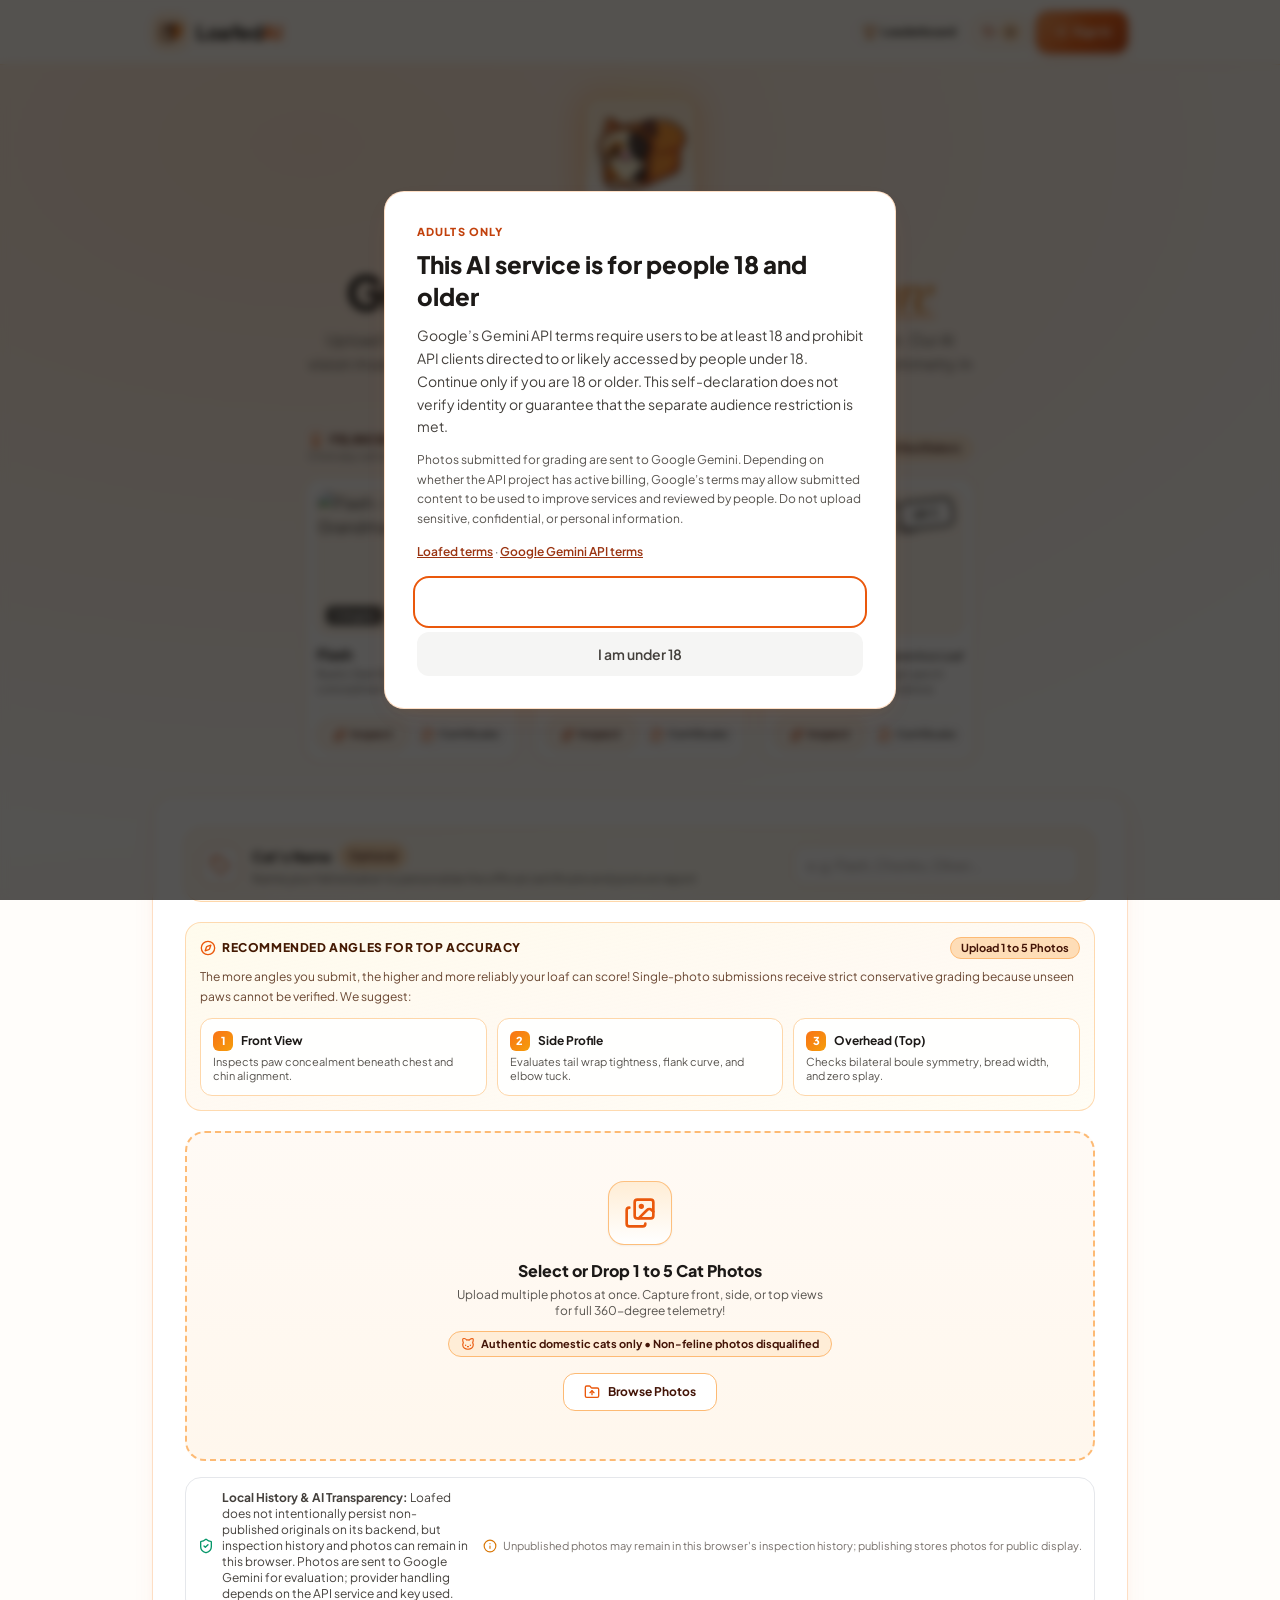
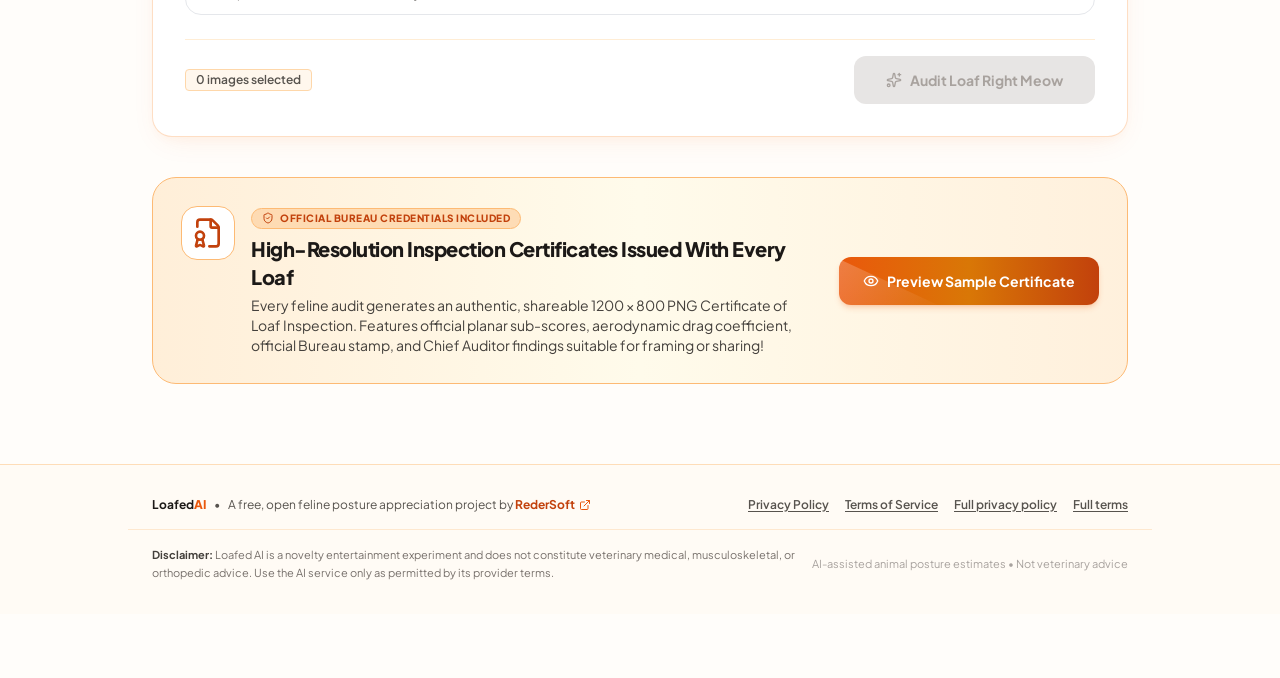
==== static/index.html @ fd997c1b "Harden app security and improve user experience" ====
<!DOCTYPE html>
<html lang="en">
<head>
  <meta charset="UTF-8">
  <meta name="viewport" content="width=device-width, initial-scale=1.0, viewport-fit=cover">
  <meta name="theme-color" content="#fff8ee">
  <meta name="mobile-web-app-capable" content="yes">
  <meta name="apple-mobile-web-app-capable" content="yes">
  <meta name="apple-mobile-web-app-status-bar-style" content="default">
  
  <title>Loafed AI — Feline Posture & Silhouette Certification Bureau | Grade Your Cat Loaf</title>
  <meta name="description" content="Precision feline loaf grading system powered by computer vision. Multi-angle inspection of paw concealment, aerodynamic drag, dough rise, and bilateral boule symmetry.">
  <link rel="canonical" href="https://loafed.redersoft.com/">
  <link rel="alternate" hreflang="x-default" href="https://loafed.redersoft.com/">
  <link rel="alternate" hreflang="en" href="https://loafed.redersoft.com/">
  <link rel="manifest" href="/static/manifest.webmanifest">
  <link rel="icon" type="image/png" sizes="32x32" href="/static/icon-192.png">
  <link rel="icon" type="image/png" sizes="192x192" href="/static/icon-192.png">
  <link rel="icon" type="image/png" sizes="512x512" href="/static/icon-512.png">
  <link rel="apple-touch-icon" sizes="180x180" href="/static/apple-touch-icon.png">

  <!-- Open Graph / Social Sharing -->
  <meta property="og:type" content="website">
  <meta property="og:url" content="https://loafed.redersoft.com/">
  <meta property="og:title" content="Loafed AI — Grade Your Cat's Loaf Score">
  <meta property="og:description" content="Audit your cat's loaf score with precision computer vision. Multi-angle inspection of paw concealment, aerodynamic drag, and bilateral boule symmetry.">
  <meta property="og:image" content="https://loafed.redersoft.com/static/logo.png">
  <meta property="og:image:width" content="512">
  <meta property="og:image:height" content="512">
  <meta property="og:image:alt" content="Loafed AI Mascot">
  <meta property="og:site_name" content="Loafed AI">

  <!-- Twitter Cards -->
  <meta name="twitter:card" content="summary">
  <meta name="twitter:url" content="https://loafed.redersoft.com/">
  <meta name="twitter:title" content="Loafed AI — Grade Your Cat's Loaf Score">
  <meta name="twitter:description" content="Precision feline posture & silhouette inspection bureau. Multi-angle computer vision evaluation of paw concealment, aerodynamic drag, and boule symmetry.">
  <meta name="twitter:image" content="https://loafed.redersoft.com/static/logo.png">

  <!-- Google Fonts Preconnect & Optimized Async Loading -->
  <link rel="preconnect" href="https://fonts.googleapis.com">
  <link rel="preconnect" href="https://fonts.gstatic.com" crossorigin>
  <link rel="preload" as="style" href="https://fonts.googleapis.com/css2?family=Playfair+Display:ital,wght@0,600;0,700;0,800;1,600&family=Plus+Jakarta+Sans:wght@400;500;600;700;800&display=swap">
  <link rel="stylesheet" href="https://fonts.googleapis.com/css2?family=Playfair+Display:ital,wght@0,600;0,700;0,800;1,600&family=Plus+Jakarta+Sans:wght@400;500;600;700;800&display=swap" media="print" data-async-fonts>
  <noscript><link rel="stylesheet" href="https://fonts.googleapis.com/css2?family=Playfair+Display:ital,wght@0,600;0,700;0,800;1,600&family=Plus+Jakarta+Sans:wght@400;500;600;700;800&display=swap"></noscript>

  <!-- Preload Critical Above-The-Fold Mascot & Hero Benchmark Assets -->
  <link rel="preload" as="image" href="/static/logo.webp" type="image/webp" fetchpriority="high">
  <link rel="preload" as="image" href="/samples/flash_92_thumb.webp" type="image/webp" fetchpriority="high">

  <!-- Production Tailwind CSS & Core Styles -->
  <link rel="stylesheet" href="/static/tailwind.min.css">
  <link rel="stylesheet" href="/static/style.min.css?v=20261005a">

  <!-- Structured Data (JSON-LD) for Search Engines -->
  <script type="application/ld+json">
  {
    "@context": "https://schema.org",
    "@type": "WebApplication",
    "name": "Loafed AI",
    "url": "https://loafed.redersoft.com/",
    "description": "Precision feline loaf inspection and posture grading bureau powered by AI computer vision. Evaluates paw concealment, tail drag coefficient, dough rise, and dorsal symmetry.",
    "applicationCategory": "EntertainmentApplication",
    "operatingSystem": "All",
    "browserRequirements": "Requires modern web browser with HTML5 Canvas support",
    "offers": {
      "@type": "Offer",
      "price": "0",
      "priceCurrency": "USD"
    },
    "creator": {
      "@type": "Organization",
      "name": "RederSoft",
      "url": "https://redersoft.com"
    }
  }
  </script>
  <script type="application/ld+json">
  {
    "@context": "https://schema.org",
    "@type": "WebSite",
    "name": "Loafed AI",
    "alternateName": "Loafed",
    "url": "https://loafed.redersoft.com/"
  }
  </script>

  <!-- Self-Hosted Lucide Icons (Deferred for non-blocking render) -->
  <script src="/static/lucide.min.js" defer></script>
  <script src="/static/age-gate.js?v=20261008b" defer></script>
</head>
<body class="text-stone-800 antialiased selection:bg-orange-200 selection:text-orange-900 pb-16">

  <!-- Navigation Bar -->
  <header class="border-b border-orange-200/80 bg-[#fffbf5]/95 backdrop-blur-md sticky top-0 z-40 shadow-xs shadow-orange-500/5">
    <div class="max-w-5xl mx-auto px-3 sm:px-6 h-16 flex items-center justify-between">
      <div class="flex items-center gap-2 sm:gap-3 min-w-0">
        <div class="w-9 h-9 sm:w-10 sm:h-10 rounded-xl bg-orange-100/80 border border-orange-300 flex items-center justify-center text-orange-700 shadow-xs p-1 shrink-0">
          <picture>
            <source srcset="/static/logo.webp" type="image/webp">
            <img src="/static/logo.png" alt="Loafed AI Cat Loaf Logo" width="32" height="32" class="w-7 h-7 sm:w-8 sm:h-8 object-contain">
          </picture>
        </div>
        <div class="min-w-0">
          <div class="flex items-baseline gap-1.5 sm:gap-2">
            <span class="font-extrabold text-lg sm:text-xl tracking-tight text-stone-900 truncate">Loafed<span class="text-orange-600 font-black">AI</span></span>
            <span class="text-[10px] sm:text-xs text-stone-400 font-normal hidden xs:inline sm:inline">by <a href="https://redersoft.com" target="_blank" rel="noopener noreferrer" class="text-stone-600 hover:text-orange-700 font-medium transition-colors hover:underline">RederSoft</a></span>
          </div>
          <p class="text-[11px] text-stone-500 hidden sm:block truncate">Feline Posture &amp; Silhouette Certification Bureau</p>
        </div>
      </div>

      <div class="flex items-center gap-1.5 sm:gap-2 shrink-0">
        <a href="/leaderboard" id="openLeaderboardBtn" class="min-h-[40px] sm:min-h-[44px] px-2.5 sm:px-3.5 py-1.5 sm:py-2 rounded-xl border border-amber-300/90 bg-amber-50/80 hover:bg-amber-100 text-stone-900 hover:text-amber-950 text-xs font-bold flex items-center gap-1 sm:gap-1.5 shadow-2xs transition-all hover:border-amber-400 active:scale-95 btn-tactile" aria-label="View Loafed Leaderboard">
          <i data-lucide="trophy" class="w-3.5 h-3.5 text-amber-700 shrink-0"></i>
          <span>Leaderboard</span>
        </a>

        <button id="openHistoryBtn" class="min-h-[40px] sm:min-h-[44px] px-2 sm:px-3.5 py-1.5 sm:py-2 rounded-xl border border-orange-200/90 bg-orange-50/70 hover:bg-orange-100 text-stone-800 hover:text-orange-950 text-xs font-semibold flex items-center gap-1 sm:gap-1.5 shadow-2xs transition-all hover:border-orange-400 active:scale-95 btn-tactile" aria-label="Past Loaves inspection history">
          <i data-lucide="history" class="w-3.5 h-3.5 text-orange-700 shrink-0"></i>
          <span class="hidden sm:inline">Past Loaves</span>
          <span id="historyBadgeCount" class="px-1.5 py-0.2 rounded-full bg-orange-200/80 text-[10px] font-bold text-orange-950 border border-orange-300/80">0</span>
        </button>

        <div id="authHeaderContainer" class="flex items-center">
          <button id="headerSignInBtn" class="btn-header-signin shimmer-btn btn-tactile" aria-label="Sign In to Loafed AI">
            <i data-lucide="log-in" class="w-3.5 h-3.5 shrink-0"></i>
            <span>Sign In</span>
          </button>
          
          <div id="headerUserMenu" class="hidden relative">
            <button id="headerUserMenuBtn" class="min-h-[40px] sm:min-h-[44px] px-2.5 sm:px-3 py-1.5 rounded-xl border border-orange-200/90 bg-white hover:bg-orange-50/80 flex items-center gap-1.5 sm:gap-2 shadow-2xs text-xs font-bold text-stone-800 transition-all active:scale-95 btn-tactile" aria-label="User Account Menu" aria-expanded="false">
              <span id="headerUserAvatar" class="w-6 h-6 rounded-full bg-orange-500 text-white flex items-center justify-center text-[11px] font-black uppercase">U</span>
              <span id="headerUserName" class="max-w-[100px] truncate text-stone-800 hidden sm:inline">Baker</span>
              <i data-lucide="chevron-down" class="w-3 h-3 text-stone-500 shrink-0"></i>
            </button>
            <div id="headerUserDropdown" class="hidden absolute right-0 mt-2 w-52 bg-white rounded-2xl border border-orange-200 shadow-xl py-1.5 z-50">
              <div class="px-3.5 py-2 border-b border-orange-100">
                <p id="dropdownUserEmail" class="text-[11px] text-stone-500 truncate">baker@example.com</p>
                <p id="dropdownUserName" class="text-xs font-black text-stone-900 truncate">Baker Name</p>
              </div>
              <button id="menuProfileBtn" class="w-full px-3.5 py-2 text-left text-xs text-stone-700 hover:bg-orange-50 hover:text-orange-950 flex items-center gap-2 font-medium">
                <i data-lucide="user" class="w-3.5 h-3.5 text-orange-600"></i>
                <span>Baker Profile &amp; Settings</span>
              </button>
              <button id="menuMyLoavesBtn" class="w-full px-3.5 py-2 text-left text-xs text-stone-700 hover:bg-orange-50 hover:text-orange-950 flex items-center gap-2 font-medium">
                <i data-lucide="award" class="w-3.5 h-3.5 text-orange-600"></i>
                <span>My Submitted Loaves</span>
              </button>
              <button id="menuSignOutBtn" class="w-full px-3.5 py-2 text-left text-xs text-stone-700 hover:bg-orange-50 hover:text-orange-950 flex items-center gap-2 font-medium">
                <i data-lucide="log-out" class="w-3.5 h-3.5 text-stone-500"></i>
                <span>Sign Out</span>
              </button>
            </div>
          </div>
        </div>
      </div>
    </div>
  </header>

  <main class="max-w-5xl mx-auto px-3 sm:px-6 pt-6 sm:pt-8">
    
    <!-- Hero Header -->
    <div class="text-center max-w-2xl mx-auto mb-8">
      <!-- Mascot Badge -->
      <div class="flex justify-center mb-4">
        <div class="relative group">
          <div class="absolute -inset-2 bg-gradient-to-r from-orange-500/40 via-amber-400/40 to-orange-400/40 rounded-3xl blur-lg opacity-70 group-hover:opacity-90 transition duration-300"></div>
          <div class="relative w-24 h-24 sm:w-28 sm:h-28 rounded-2xl bg-gradient-to-b from-orange-100/90 via-amber-50/60 to-white border border-orange-300/90 p-2 shadow-md shadow-orange-500/10 flex items-center justify-center animate-float">
            <picture>
              <source srcset="/static/logo.webp" type="image/webp">
              <img src="/static/logo.png" alt="Loafed AI Cat Loaf Mascot" width="112" height="96" fetchpriority="high" class="w-full h-full object-contain filter drop-shadow-sm transition-transform hover:scale-105 duration-200">
            </picture>
          </div>
        </div>
      </div>

      <div class="inline-flex items-center gap-2 px-3.5 py-1.5 rounded-full bg-gradient-to-r from-orange-100/90 via-amber-100/80 to-orange-100/90 text-orange-950 text-xs font-bold mb-3 border border-orange-300 shadow-2xs">
        <i data-lucide="sparkles" class="w-3.5 h-3.5 text-orange-600"></i>
        <span>Official Feline Bakery &bull; Auditing Loaf Purr-fection</span>
      </div>
      <h1 class="text-3xl sm:text-5xl font-black text-stone-900 tracking-tight leading-tight">
        Grade Your Cat's <span class="font-serif italic font-normal text-tabby-gradient underline decoration-orange-400 decoration-2 underline-offset-4">Loaf Score</span>
      </h1>
      <p class="mt-3 text-stone-600 text-sm sm:text-base leading-relaxed">
        Upload 1 to 5 photos to see if your cat has reached absolute loaf purr-fection. Our AI vision model inspects undercarriage paw concealment, tail drag, and boule symmetry in seconds.
      </p>

      <!-- Benchmark Showcase Gallery -->
      <div class="mt-8 mb-2 text-left">
        <div class="flex items-center justify-between mb-3 px-1 flex-wrap gap-2">
          <div>
            <h2 class="text-xs font-black uppercase tracking-wider text-orange-950 flex items-center gap-1.5">
              <i data-lucide="award" class="w-4 h-4 text-orange-600"></i>
              <span>Feline Bakery Hall of Fame &bull; Benchmark Loaf Examples</span>
            </h2>
            <p class="text-[11px] text-stone-600">Click any cat to load their dataset & inspect their simulated score</p>
          </div>
          <span class="text-[11px] font-bold text-orange-950 bg-orange-100/90 px-2.5 py-0.5 rounded-full border border-orange-300 shadow-2xs">
            3 Certified Bakers
          </span>
        </div>

        <div class="grid grid-cols-1 sm:grid-cols-3 gap-3.5">
          <!-- Flash 92 A Card -->
          <div class="benchmark-card p-3 sm:p-3.5 rounded-2xl bg-white/95 border border-orange-200/90 hover:border-orange-400 shadow-2xs hover:shadow-md transition-all flex flex-col justify-between group">
            <div>
              <div class="relative w-full h-36 rounded-xl overflow-hidden mb-2.5 bg-orange-50 border border-orange-200/60">
                <img src="/samples/flash_92_thumb.webp" alt="Flash - Certified Grandmaster Loaf" width="480" height="340" fetchpriority="high" decoding="async" class="w-full h-full object-cover group-hover:scale-105 transition-transform duration-200">
                <span class="absolute top-2 right-2 stamp text-xs font-black text-orange-700 border-orange-700 bg-white/95">92 A</span>
                <span class="absolute bottom-2 left-2 text-[10px] font-bold bg-stone-900/80 text-white px-2 py-0.5 rounded-md">5 Angles</span>
                <span class="benchmark-active-badge hidden absolute top-2 left-2 text-[10px] font-black uppercase tracking-wider bg-orange-600 text-white px-2 py-0.5 rounded-md shadow-xs flex items-center gap-1">
                  <i data-lucide="eye" class="w-3 h-3"></i>
                  <span>Inspecting</span>
                </span>
              </div>
              <div class="flex items-baseline justify-between">
                <h3 class="text-sm font-black text-stone-900">Flash</h3>
                <span class="text-[11px] font-bold text-orange-800">Grandmaster</span>
              </div>
              <p class="text-[11px] text-stone-600 mt-0.5 leading-snug">Rustic Dark Rye Boule &bull; Stealth peet concealment with 0.14 drag.</p>
            </div>
            <div class="mt-3 pt-2.5 border-t border-orange-100 flex items-center gap-1.5">
              <button type="button" class="load-benchmark-btn flex-1 min-h-[38px] sm:min-h-[40px] py-1.5 px-1.5 sm:px-2 rounded-xl bg-orange-50 hover:bg-orange-100 text-orange-950 text-[11px] sm:text-xs font-bold border border-orange-200 transition-all flex items-center justify-center gap-1 sm:gap-1.5 shadow-2xs active:scale-95 whitespace-nowrap btn-tactile" data-cat="flash" aria-label="Inspect Flash Loaf">
                <i data-lucide="sparkles" class="w-3.5 h-3.5 text-orange-700 shrink-0"></i>
                <span>Inspect</span>
              </button>
              <button type="button" class="preview-cert-btn flex-1 min-h-[38px] sm:min-h-[40px] py-1.5 px-1.5 sm:px-2 rounded-xl bg-white hover:bg-orange-50 text-stone-700 hover:text-orange-950 text-[11px] sm:text-xs font-bold border border-stone-200 hover:border-orange-300 transition-all flex items-center justify-center gap-1 sm:gap-1.5 shadow-2xs active:scale-95 whitespace-nowrap btn-tactile" data-cat="flash" title="Preview Official Certificate" aria-label="Preview Flash Certificate">
                <i data-lucide="file-badge" class="w-3.5 h-3.5 text-orange-600 shrink-0"></i>
                <span>Certificate</span>
              </button>
            </div>
          </div>

          <!-- Chonks 79 C+ Card -->
          <div class="benchmark-card p-3 sm:p-3.5 rounded-2xl bg-white/95 border border-orange-200/90 hover:border-orange-400 shadow-2xs hover:shadow-md transition-all flex flex-col justify-between group">
            <div>
              <div class="relative w-full h-36 rounded-xl overflow-hidden mb-2.5 bg-orange-50 border border-orange-200/60">
                <img src="/samples/chonks_79_thumb.webp" alt="Chonks - Charcoal Rye Boule" width="480" height="340" loading="lazy" decoding="async" class="w-full h-full object-cover group-hover:scale-105 transition-transform duration-200">
                <span class="absolute top-2 right-2 stamp text-xs font-black text-amber-700 border-amber-700 bg-white/95">79 C+</span>
                <span class="absolute bottom-2 left-2 text-[10px] font-bold bg-stone-900/80 text-white px-2 py-0.5 rounded-md">4 Angles</span>
                <span class="benchmark-active-badge hidden absolute top-2 left-2 text-[10px] font-black uppercase tracking-wider bg-orange-600 text-white px-2 py-0.5 rounded-md shadow-xs flex items-center gap-1">
                  <i data-lucide="eye" class="w-3 h-3"></i>
                  <span>Inspecting</span>
                </span>
              </div>
              <div class="flex items-baseline justify-between">
                <h3 class="text-sm font-black text-stone-900">Chonks</h3>
                <span class="text-[11px] font-bold text-amber-800">Journeyman Loaf</span>
              </div>
              <p class="text-[11px] text-stone-600 mt-0.5 leading-snug">Charcoal Rye Boule &bull; Disciplined elbows with slight front peet peek.</p>
            </div>
            <div class="mt-3 pt-2.5 border-t border-orange-100 flex items-center gap-1.5">
              <button type="button" class="load-benchmark-btn flex-1 min-h-[38px] sm:min-h-[40px] py-1.5 px-1.5 sm:px-2 rounded-xl bg-orange-50 hover:bg-orange-100 text-orange-950 text-[11px] sm:text-xs font-bold border border-orange-200 transition-all flex items-center justify-center gap-1 sm:gap-1.5 shadow-2xs active:scale-95 whitespace-nowrap btn-tactile" data-cat="chonks_79" aria-label="Inspect Chonks Loaf">
                <i data-lucide="sparkles" class="w-3.5 h-3.5 text-orange-700 shrink-0"></i>
                <span>Inspect</span>
              </button>
              <button type="button" class="preview-cert-btn flex-1 min-h-[38px] sm:min-h-[40px] py-1.5 px-1.5 sm:px-2 rounded-xl bg-white hover:bg-orange-50 text-stone-700 hover:text-orange-950 text-[11px] sm:text-xs font-bold border border-stone-200 hover:border-orange-300 transition-all flex items-center justify-center gap-1 sm:gap-1.5 shadow-2xs active:scale-95 whitespace-nowrap btn-tactile" data-cat="chonks_79" title="Preview Official Certificate" aria-label="Preview Chonks Certificate">
                <i data-lucide="file-badge" class="w-3.5 h-3.5 text-orange-600 shrink-0"></i>
                <span>Certificate</span>
              </button>
            </div>
          </div>

          <!-- Chonks 68 C Card -->
          <div class="benchmark-card p-3 sm:p-3.5 rounded-2xl bg-white/95 border border-orange-200/90 hover:border-orange-400 shadow-2xs hover:shadow-md transition-all flex flex-col justify-between group">
            <div>
              <div class="relative w-full h-36 rounded-xl overflow-hidden mb-2.5 bg-orange-50 border border-orange-200/60">
                <img src="/samples/chonks_68_thumb.webp" alt="Chonks - Dark Pumpernickel Loaf" width="480" height="340" loading="lazy" decoding="async" class="w-full h-full object-cover group-hover:scale-105 transition-transform duration-200">
                <span class="absolute top-2 right-2 stamp text-xs font-black text-stone-700 border-stone-700 bg-white/95">68 C</span>
                <span class="absolute bottom-2 left-2 text-[10px] font-bold bg-stone-900/80 text-white px-2 py-0.5 rounded-md">Single Angle</span>
                <span class="benchmark-active-badge hidden absolute top-2 left-2 text-[10px] font-black uppercase tracking-wider bg-orange-600 text-white px-2 py-0.5 rounded-md shadow-xs flex items-center gap-1">
                  <i data-lucide="eye" class="w-3 h-3"></i>
                  <span>Inspecting</span>
                </span>
              </div>
              <div class="flex items-baseline justify-between">
                <h3 class="text-sm font-black text-stone-900">Chonks</h3>
                <span class="text-[11px] font-bold text-stone-700">Apprentice Loaf</span>
              </div>
              <p class="text-[11px] text-stone-600 mt-0.5 leading-snug">Dark Pumpernickel &bull; High-perch rise with trailing tail turbulence.</p>
            </div>
            <div class="mt-3 pt-2.5 border-t border-orange-100 flex items-center gap-1.5">
              <button type="button" class="load-benchmark-btn flex-1 min-h-[38px] sm:min-h-[40px] py-1.5 px-1.5 sm:px-2 rounded-xl bg-orange-50 hover:bg-orange-100 text-orange-950 text-[11px] sm:text-xs font-bold border border-orange-200 transition-all flex items-center justify-center gap-1 sm:gap-1.5 shadow-2xs active:scale-95 whitespace-nowrap btn-tactile" data-cat="chonks_68" aria-label="Inspect Chonks Loaf">
                <i data-lucide="sparkles" class="w-3.5 h-3.5 text-orange-700 shrink-0"></i>
                <span>Inspect</span>
              </button>
              <button type="button" class="preview-cert-btn flex-1 min-h-[38px] sm:min-h-[40px] py-1.5 px-1.5 sm:px-2 rounded-xl bg-white hover:bg-orange-50 text-stone-700 hover:text-orange-950 text-[11px] sm:text-xs font-bold border border-stone-200 hover:border-orange-300 transition-all flex items-center justify-center gap-1 sm:gap-1.5 shadow-2xs active:scale-95 whitespace-nowrap btn-tactile" data-cat="chonks_68" title="Preview Official Certificate" aria-label="Preview Chonks Certificate">
                <i data-lucide="file-badge" class="w-3.5 h-3.5 text-orange-600 shrink-0"></i>
                <span>Certificate</span>
              </button>
            </div>
          </div>
        </div>
      </div>
    </div>

    <!-- Main Inspection Form -->
    <div id="inspectorBay" class="bakery-card p-4 sm:p-8 mb-10 border border-orange-200/90 shadow-md shadow-orange-500/5">
      
      <!-- Anti-bot honeypot field (hidden from real users) -->
      <div style="position: absolute; left: -9999px; top: -9999px;" aria-hidden="true">
        <input type="text" name="website_url_check" id="honeypotInput" tabindex="-1" autocomplete="off">
      </div>

      <!-- Cat Name Input -->
      <div class="mb-5 sm:mb-6 p-3.5 sm:p-4 rounded-2xl bg-gradient-to-r from-orange-50/90 via-amber-50/60 to-orange-50/90 border border-orange-200 flex flex-col sm:flex-row gap-3 sm:items-center justify-between transition-all shadow-2xs">
        <div class="flex items-center gap-3">
          <div class="w-10 h-10 rounded-xl bg-white border border-orange-300 text-orange-600 flex items-center justify-center shrink-0 shadow-xs">
            <i data-lucide="tag" class="w-5 h-5"></i>
          </div>
          <div>
            <label for="catNameInput" class="block text-sm font-extrabold text-stone-900 flex items-center gap-2">
              <span>Cat's Name</span>
              <span class="text-[11px] font-bold text-orange-950 bg-orange-200/80 px-2 py-0.5 rounded-full border border-orange-300">Optional</span>
            </label>
            <p class="text-xs text-stone-600 mt-0.5">Name your feline baker to personalize the official certificate and posture report</p>
          </div>
        </div>
        <div class="relative sm:w-72">
          <input 
            type="text" 
            id="catNameInput" 
            placeholder="e.g. Flash, Chonks, Oliver..." 
            maxlength="40"
            class="w-full px-3.5 py-2.5 rounded-xl border border-orange-200 bg-white focus:border-orange-500 focus:ring-2 focus:ring-orange-200 outline-none text-sm font-medium text-stone-900 placeholder:text-stone-400 transition-all shadow-xs"
          >
        </div>
      </div>

      <!-- Recommended Angles Guidance Banner -->
      <div class="mb-5 p-3.5 sm:p-4.5 rounded-2xl bg-gradient-to-br from-amber-50/90 via-orange-50/70 to-amber-50/50 border border-orange-200/90 shadow-2xs">
        <div class="flex items-center justify-between mb-2">
          <span class="text-xs font-extrabold text-amber-950 uppercase tracking-wider flex items-center gap-1.5">
            <i data-lucide="compass" class="w-4 h-4 text-orange-600"></i>
            <span>Recommended Angles for Top Accuracy</span>
          </span>
          <span class="text-[11px] font-bold text-orange-950 bg-orange-200/80 px-2.5 py-0.5 rounded-full border border-orange-300">
            Upload 1 to 5 Photos
          </span>
        </div>
        <p class="text-xs text-amber-950/80 mb-3 leading-relaxed">
          The more angles you submit, the higher and more reliably your loaf can score! Single-photo submissions receive strict conservative grading because unseen paws cannot be verified. We suggest:
        </p>
        <div class="grid grid-cols-1 sm:grid-cols-3 gap-2.5">
          <div class="p-3 rounded-xl bg-white/95 border border-orange-200 shadow-2xs">
            <div class="flex items-center gap-2 mb-1">
              <span class="w-5 h-5 rounded-md bg-gradient-to-br from-orange-500 to-amber-500 text-white font-extrabold text-[11px] flex items-center justify-center shadow-xs">1</span>
              <span class="text-xs font-bold text-stone-900">Front View</span>
            </div>
            <p class="text-[11px] text-stone-600 leading-tight">Inspects paw concealment beneath chest and chin alignment.</p>
          </div>
          <div class="p-3 rounded-xl bg-white/95 border border-orange-200 shadow-2xs">
            <div class="flex items-center gap-2 mb-1">
              <span class="w-5 h-5 rounded-md bg-gradient-to-br from-orange-500 to-amber-500 text-white font-extrabold text-[11px] flex items-center justify-center shadow-xs">2</span>
              <span class="text-xs font-bold text-stone-900">Side Profile</span>
            </div>
            <p class="text-[11px] text-stone-600 leading-tight">Evaluates tail wrap tightness, flank curve, and elbow tuck.</p>
          </div>
          <div class="p-3 rounded-xl bg-white/95 border border-orange-200 shadow-2xs">
            <div class="flex items-center gap-2 mb-1">
              <span class="w-5 h-5 rounded-md bg-gradient-to-br from-orange-500 to-amber-500 text-white font-extrabold text-[11px] flex items-center justify-center shadow-xs">3</span>
              <span class="text-xs font-bold text-stone-900">Overhead (Top)</span>
            </div>
            <p class="text-[11px] text-stone-600 leading-tight">Checks bilateral boule symmetry, bread width, and zero splay.</p>
          </div>
        </div>
      </div>

      <!-- Main Upload Bay -->
      <div class="mb-4">
        <!-- Unified Dropzone (Shown when 0 photos uploaded) -->
        <div 
          id="mainDropzone" 
          tabindex="0"
          role="button"
          aria-label="Select or Drop 1 to 5 Cat Photos — Browse or drag and drop photos here"
          class="upload-slot p-6 sm:p-12 flex flex-col items-center justify-center text-center cursor-pointer transition-all border-2 border-dashed border-orange-300 hover:border-orange-500 rounded-2xl group shadow-xs focus:ring-2 focus:ring-orange-500 focus:outline-none"
        >
          <input type="file" id="photosInput" accept="image/*" multiple class="hidden" aria-label="Upload cat photos">
          <div class="w-16 h-16 rounded-2xl bg-gradient-to-b from-orange-100 to-white text-orange-600 border border-orange-300/90 flex items-center justify-center mb-3.5 shadow-sm group-hover:scale-105 transition-transform">
            <i data-lucide="images" class="w-8 h-8"></i>
          </div>
          <span class="font-extrabold text-stone-900 text-base mb-1">Select or Drop 1 to 5 Cat Photos</span>
          <span class="text-xs text-stone-600 max-w-sm mb-3">
            Upload multiple photos at once. Capture front, side, or top views for full 360-degree telemetry!
          </span>
          <div class="inline-flex items-center gap-1.5 px-3 py-1 rounded-full bg-orange-100/90 text-orange-950 text-[11px] font-bold border border-orange-300 mb-4 shadow-2xs">
            <i data-lucide="cat" class="w-3.5 h-3.5 text-orange-600"></i>
            <span>Authentic domestic cats only &bull; Non-feline photos disqualified</span>
          </div>
          <button type="button" class="px-5 py-2.5 bg-white border border-orange-300 rounded-xl text-xs font-bold text-orange-950 shadow-2xs group-hover:border-orange-500 group-hover:bg-orange-50/80 transition-all flex items-center gap-2 pointer-events-none" aria-label="Browse Photos">
            <i data-lucide="folder-up" class="w-4 h-4 text-orange-600"></i>
            <span>Browse Photos</span>
          </button>
        </div>

        <!-- Staged Photos Gallery (Shown when 1-5 photos staged) -->
        <div id="stagedPhotosContainer" class="hidden">
          <div class="flex items-center justify-between mb-3">
            <div class="flex items-center gap-2">
              <span class="text-xs font-extrabold text-stone-900 uppercase tracking-wider">Staged Inspection Photos</span>
              <span id="stagedCountBadge" class="text-xs font-bold text-orange-950 bg-orange-100 px-2 py-0.5 rounded-full border border-orange-300">0 / 5 Photos</span>
            </div>
            <button type="button" id="clearAllPhotosBtn" class="text-xs text-stone-500 hover:text-rose-600 font-semibold transition-colors flex items-center gap-1" aria-label="Clear all staged photos">
              <i data-lucide="trash-2" class="w-3.5 h-3.5"></i>
              <span>Clear All</span>
            </button>
          </div>

          <!-- Grid of uploaded photo cards -->
          <div id="stagedPhotosGrid" class="grid grid-cols-2 sm:grid-cols-3 md:grid-cols-5 gap-3 mb-3">
            <!-- Dynamically populated -->
          </div>

          <!-- Add More Button & Telemetry Indicator -->
          <div class="p-3.5 rounded-xl bg-gradient-to-r from-orange-50/90 via-amber-50/60 to-orange-50/90 border border-orange-200 flex flex-col sm:flex-row items-center justify-between gap-3 text-xs shadow-2xs">
            <div id="telemetryStatusText" class="text-stone-700 flex items-center gap-2 font-medium">
              <!-- Dynamically populated -->
            </div>
            <button type="button" id="addMorePhotosBtn" class="px-3.5 py-1.5 rounded-lg bg-white border border-orange-300 hover:border-orange-500 text-orange-950 font-bold flex items-center gap-1.5 transition-colors shadow-2xs hover:bg-orange-50 btn-tactile" aria-label="Add more photos">
              <i data-lucide="plus" class="w-3.5 h-3.5 text-orange-600"></i>
              <span>Add More (Max 5)</span>
            </button>
          </div>
        </div>

        <!-- Privacy & Storage Transparency Notice -->
        <div class="mt-4 p-3 sm:p-3.5 rounded-2xl bg-amber-50/80 border border-amber-200/90 flex flex-col sm:flex-row items-start sm:items-center justify-between gap-2.5 text-xs text-stone-700 shadow-2xs">
          <div class="flex items-center gap-2">
            <i data-lucide="shield-check" class="w-4 h-4 text-emerald-600 shrink-0"></i>
            <span><strong>Local History &amp; AI Transparency:</strong> Loafed does not intentionally persist non-published originals on its backend, but inspection history and photos can remain in this browser. Photos are sent to Google Gemini for evaluation; provider handling depends on the API service and key used.</span>
          </div>
          <div class="flex items-center gap-1.5 text-stone-500 text-[11px] shrink-0">
            <i data-lucide="info" class="w-3.5 h-3.5 text-amber-600 shrink-0"></i>
            <span>Unpublished photos may remain in this browser's inspection history; publishing stores photos for public display.</span>
          </div>
        </div>
      </div>

      <!-- Action Button -->
      <div class="mt-6 pt-4 border-t border-orange-100 flex flex-col sm:flex-row items-center justify-between gap-4">
        <div class="text-xs text-stone-500 flex items-center gap-2">
          <span id="photoCountBadge" class="font-semibold text-stone-600 bg-orange-50 px-2.5 py-0.5 rounded border border-orange-200">0 images selected</span>
          <span class="hidden sm:inline">&bull; Multimodal Computer Vision Engine</span>
        </div>

        <button 
          id="gradeLoafBtn" 
          disabled
          class="w-full sm:w-auto px-8 py-3.5 rounded-xl font-bold text-sm text-stone-400 bg-stone-200 cursor-not-allowed shadow-none transition-all flex items-center justify-center gap-2 btn-tactile"
          aria-label="Audit Loaf Right Meow — Calculate posture telemetry"
        >
          <i data-lucide="sparkles" class="w-4 h-4"></i>
          <span>Audit Loaf Right Meow</span>
        </button>
      </div>

    </div>

    <!-- Official Bureau Certificate Showcase -->
    <div class="mb-10 p-4 sm:p-7 rounded-3xl bg-gradient-to-r from-orange-100/90 via-amber-50 to-orange-100/80 border border-orange-300 shadow-xs relative overflow-hidden">
      <div class="flex flex-col md:flex-row items-center justify-between gap-6 relative z-10">
        <div class="flex items-start gap-4">
          <div class="w-13 h-13 rounded-2xl bg-white border border-orange-300 text-orange-700 flex items-center justify-center shrink-0 shadow-xs p-2.5">
            <i data-lucide="file-badge-2" class="w-8 h-8"></i>
          </div>
          <div>
            <div class="inline-flex items-center gap-1.5 px-2.5 py-0.5 rounded-full bg-orange-200/80 text-orange-950 text-[10px] font-extrabold uppercase tracking-wider mb-1.5 border border-orange-300">
              <i data-lucide="shield-check" class="w-3 h-3 text-orange-700"></i>
              <span class="text-orange-700">Official Bureau Credentials Included</span>
            </div>
            <h2 class="text-lg sm:text-xl font-black text-stone-900 tracking-tight">
              High-Resolution Inspection Certificates Issued With Every Loaf
            </h2>
            <p class="text-xs sm:text-sm text-stone-700 mt-1 max-w-xl leading-relaxed">
              Every feline audit generates an authentic, shareable 1200 &times; 800 PNG Certificate of Loaf Inspection. Features official planar sub-scores, aerodynamic drag coefficient, official Bureau stamp, and Chief Auditor findings suitable for framing or sharing!
            </p>
          </div>
        </div>

        <div class="flex flex-row md:flex-col gap-2 w-full md:w-auto shrink-0">
          <button id="viewSampleCertBtn" class="min-h-[48px] w-full sm:w-auto px-6 py-3 rounded-xl bg-gradient-to-r from-orange-600 via-amber-600 to-orange-700 hover:from-orange-700 hover:to-amber-700 text-white font-bold text-xs sm:text-sm shadow-md shadow-orange-600/20 transition-all flex items-center justify-center gap-2 active:scale-95 shimmer-btn btn-tactile" aria-label="Preview Sample Certificate">
            <i data-lucide="eye" class="w-4 h-4"></i>
            <span>Preview Sample Certificate</span>
          </button>
        </div>
      </div>
    </div>

    <!-- Inspecting Loading State -->
    <div id="loadingState" class="hidden bakery-card p-6 sm:p-10 text-center max-w-xl mx-auto my-12 border border-orange-200/90 shadow-lg shadow-orange-500/5">
      <!-- Animated Cartoon Bakery Oven -->
      <div class="oven-animation-container">
        <!-- Ambient Oven Glow Halo -->
        <div class="oven-glow-halo" aria-hidden="true"></div>
        
        <!-- Animated Steam Puffs -->
        <div class="steam-cloud" aria-hidden="true">
          <div class="steam-puff steam-puff-1"></div>
          <div class="steam-puff steam-puff-2"></div>
          <div class="steam-puff steam-puff-3"></div>
        </div>

        <!-- Oven Hearth Chamber with User Cat Photo -->
        <div class="oven-chamber-portal" aria-hidden="true">
          <div id="ovenPhotoStage" class="oven-photo-stage">
            <img id="ovenCatPhoto" class="oven-cat-photo" src="/samples/flash_92_front.webp" alt="Baking cat loaf photo" width="160" height="120">
          </div>
          <!-- Warm Amber Hearth Tint -->
          <div class="oven-hearth-sheen"></div>
        </div>

        <!-- Cartoon Oven Illustration with Squash & Stretch -->
        <img 
          src="/static/cartoon_oven_frame.webp" 
          alt="Cozy cartoon bakery oven baking a cat loaf" 
          width="200" 
          height="200" 
          class="cartoon-oven-img relative z-10"
          loading="lazy"
        >
      </div>

      <div class="inline-flex items-center gap-1.5 px-3 py-1 rounded-full bg-orange-100/90 text-orange-950 text-xs font-bold mb-2.5 border border-orange-300 shadow-2xs">
        <i data-lucide="flame" class="w-3.5 h-3.5 text-orange-600 animate-pulse"></i>
        <span>Baking in Progress &bull; 375&deg;F Hearth Heat</span>
      </div>

      <h3 class="text-xl font-black text-stone-900 mb-1">Baking Right Meow...</h3>
      <p id="loadingPhrase" class="text-orange-800 font-bold text-sm h-6 transition-all duration-300">Loading the oven right meow...</p>
      
      <!-- Progress Bar with Molten Shimmer -->
      <div class="w-full bg-orange-100/70 h-3 rounded-full overflow-hidden mt-4 max-w-sm mx-auto border border-orange-200">
        <div id="loadingProgressBar" class="h-full bg-gradient-to-r from-orange-500 to-amber-500 transition-all duration-300 rounded-full shadow-xs" style="width: 0%;"></div>
      </div>

      <!-- Live Bakery Activity Log (Cute step-by-step ticker) -->
      <div class="mt-6 pt-4 border-t border-orange-200/80 text-left max-w-sm mx-auto">
        <div class="text-[10px] font-extrabold uppercase tracking-wider text-orange-950/60 mb-2.5 flex items-center justify-between">
          <span>Live Bakery Activity</span>
          <span class="text-orange-700 font-bold">AI Inspection</span>
        </div>
        <div id="loadingStepLog" class="space-y-1.5 text-xs text-stone-700">
          <!-- Populated dynamically in app.js -->
        </div>
      </div>
    </div>

    <!-- Screen reader accessible live region for audit announcements -->
    <div id="a11yStatusRegion" class="sr-only" aria-live="polite" aria-atomic="true"></div>

    <!-- Results Display -->
    <div id="resultsSection" class="hidden space-y-6">
      
      <!-- Example Loaf Inspection Notice & Collapse Bar -->
      <div id="exampleLoafBanner" class="hidden p-3.5 sm:p-5 rounded-2xl bg-gradient-to-r from-amber-50 via-orange-50 to-amber-50 border-2 border-orange-300 shadow-sm flex flex-col sm:flex-row items-center justify-between gap-4">
        <div class="flex items-center gap-3.5">
          <div class="w-10 h-10 rounded-xl bg-gradient-to-br from-orange-500 to-amber-500 text-white flex items-center justify-center shrink-0 shadow-xs">
            <i data-lucide="award" class="w-5 h-5"></i>
          </div>
          <div>
            <div class="flex items-center gap-2 flex-wrap">
              <span class="text-xs font-black uppercase tracking-wider text-orange-950">Benchmark Reference Loaf</span>
              <span id="exampleCatBadge" class="text-[11px] font-bold bg-orange-200 text-orange-950 px-2.5 py-0.5 rounded-full border border-orange-300">Flash Baseline</span>
              <span class="text-[11px] font-bold text-rose-700 bg-rose-100 px-2 py-0.5 rounded border border-rose-200">&bull; Ineligible for Leaderboard</span>
            </div>
            <p class="text-xs text-stone-700 mt-0.5">
              Reference benchmark cats are pre-calibrated models for demonstration. Only authentic cats photographed and uploaded by you can be graded and submitted to the leaderboard.
            </p>
          </div>
        </div>
        <button 
          type="button" 
          id="collapseExampleBtn" 
          class="w-full sm:w-auto px-5 py-2.5 rounded-xl bg-gradient-to-r from-orange-600 via-amber-600 to-orange-700 hover:from-orange-700 hover:to-amber-700 text-white font-bold text-xs sm:text-sm shadow-sm transition-all flex items-center justify-center gap-2 active:scale-95 shrink-0 shimmer-btn btn-tactile"
          aria-label="Collapse example and upload your own cat"
        >
          <i data-lucide="upload" class="w-4 h-4"></i>
          <span>Upload Your Own Cat</span>
        </button>
      </div>

      <!-- Stylized Non-Cat Audit Disqualification Banner -->
      <div id="disqualificationBanner" class="hidden p-5 sm:p-7 rounded-3xl bg-gradient-to-r from-rose-50 via-red-50 to-orange-50/70 border-2 border-rose-300 shadow-md text-stone-900 animate-in fade-in slide-in-from-top-2 duration-300">
        <div class="flex flex-col sm:flex-row items-start gap-4 sm:gap-5">
          <div class="w-12 h-12 rounded-2xl bg-rose-100 border border-rose-300 text-rose-700 flex items-center justify-center shrink-0 shadow-xs">
            <i data-lucide="shield-alert" class="w-6 h-6"></i>
          </div>
          <div class="flex-1 min-w-0">
            <div class="flex items-center gap-2 flex-wrap mb-1">
              <span class="inline-flex items-center gap-1.5 px-3 py-1 rounded-full bg-rose-200 text-rose-950 font-black text-xs uppercase tracking-wider border border-rose-300">
                <i data-lucide="alert-octagon" class="w-3.5 h-3.5 text-rose-700"></i>
                <span>Audit Disqualification</span>
              </span>
              <span class="text-xs font-bold text-rose-800 bg-white/80 px-2.5 py-0.5 rounded-full border border-rose-200">Non-Feline Subject Detected</span>
            </div>
            <h3 class="text-xl sm:text-2xl font-black text-stone-900 tracking-tight mt-1 mb-2">
              Disqualified: Non-Cat Photo Detected!
            </h3>
            <div class="p-3.5 bg-white/90 rounded-2xl border border-rose-200 mb-3 shadow-2xs">
              <p class="text-[11px] font-extrabold uppercase tracking-wider text-rose-900 mb-0.5">Inspector Findings:</p>
              <p id="disqualificationReason" class="text-rose-950 font-semibold text-sm italic font-serif">
                "Disqualification: Inspector sensors detected a non-feline imposter rather than an authentic feline loaf!"
              </p>
            </div>
            <p class="text-xs sm:text-sm text-stone-700 leading-relaxed mb-4">
              Loafed AI is strictly calibrated to evaluate authentic domestic cat postures. Dogs, other animals, humans, pastries, memes, and household objects cannot receive an official loaf certificate or be submitted to the leaderboard.
            </p>
            <div class="flex flex-wrap items-center gap-3">
              <button 
                type="button" 
                id="disqualificationTryAgainBtn" 
                class="min-h-[44px] px-6 py-2.5 bg-gradient-to-r from-orange-600 via-amber-600 to-orange-700 hover:from-orange-700 hover:to-amber-700 text-white font-bold text-xs sm:text-sm rounded-xl shadow-md transition-all flex items-center gap-2 active:scale-95 shimmer-btn btn-tactile"
              >
                <i data-lucide="upload" class="w-4 h-4"></i>
                <span>Upload an Authentic Cat Loaf</span>
              </button>
            </div>
          </div>
        </div>
      </div>

      <!-- Top Score Hero Card -->
      <div id="scoreHeroCard" class="bakery-card p-5 sm:p-10 relative overflow-hidden bg-gradient-to-br from-white via-orange-50/50 to-amber-50/60 border-2 border-orange-200/90 shadow-xl shadow-orange-500/10">
        
        <!-- Subtle Ambient Background Glow -->
        <div class="absolute -top-24 -left-24 w-72 h-72 bg-gradient-to-br from-orange-400/15 via-amber-300/10 to-transparent rounded-full blur-3xl pointer-events-none"></div>
        <div class="absolute -bottom-24 -right-24 w-72 h-72 bg-gradient-to-tl from-amber-400/15 via-orange-300/10 to-transparent rounded-full blur-3xl pointer-events-none"></div>

        <!-- Close / Return to Upload Button -->
        <button 
          type="button" 
          id="closeResultsSectionBtn" 
          class="btn-tactile" 
          title="Return to upload bay" 
          aria-label="Return to upload bay"
        >
          <i data-lucide="x" class="w-4 h-4"></i>
        </button>

        <!-- Top Header Ribbon -->
        <div class="scorecard-header-ribbon flex items-center justify-between gap-3 mb-6 pb-4 border-b border-orange-200/70 flex-wrap relative z-1 pr-12">
          <div class="flex items-center gap-2.5 flex-wrap">
            <span class="inline-flex items-center gap-1.5 px-3 py-1 rounded-full bg-stone-900 text-amber-300 font-extrabold text-[11px] uppercase tracking-wider shadow-xs">
              <i data-lucide="shield-check" class="w-3.5 h-3.5 text-amber-400"></i>
              <span>Official Feline Telemetry Dossier</span>
            </span>
            <span class="text-xs font-mono font-bold text-stone-500" id="reportRefTag">DOSSIER #LF-2026-CERT</span>
          </div>
          <div class="flex items-center gap-2 text-stone-500 text-xs font-semibold">
            <i data-lucide="award" class="w-4 h-4 text-orange-600"></i>
            <span>Accredited Machine Vision Audit</span>
          </div>
        </div>

        <!-- Main Scorecard Content Area -->
        <div class="scorecard-main-layout relative z-1">
          
          <!-- Left / Primary: Score Dial & Cat Identity -->
          <div class="scorecard-telemetry-cluster">
            
            <!-- Dial + Stamp Gauge -->
            <div class="scorecard-dial-wrap">
              <div class="relative w-44 h-44 sm:w-48 sm:h-48 flex-shrink-0 flex items-center justify-center p-3 rounded-full bg-gradient-to-br from-white via-orange-100/50 to-amber-100/30 border-2 border-orange-200 shadow-inner">
                <svg class="score-circle-svg w-full h-full" viewBox="0 0 200 200">
                  <circle cx="100" cy="100" r="90" class="stroke-orange-100/80" stroke-width="14" fill="transparent" />
                  <circle id="scoreMeterCircle" cx="100" cy="100" r="90" class="score-circle-meter stroke-orange-500" stroke-width="14" stroke-linecap="round" fill="transparent" />
                </svg>
                <div class="absolute flex flex-col items-center justify-center">
                  <span id="scoreNumber" class="text-5xl sm:text-6xl font-black tracking-tight text-stone-900 font-sans">0</span>
                  <span class="text-xs uppercase tracking-widest font-extrabold text-orange-950/70 mt-0.5">/ 100</span>
                </div>
              </div>
            </div>

            <!-- Cat Details & Telemetry -->
            <div class="scorecard-details-wrap text-center sm:text-left">
              <div class="flex items-center gap-2.5 mb-2 justify-center sm:justify-start flex-wrap">
                <!-- Cartoony Cat Stamp Applicator Station -->
                <div class="stamp-station-wrapper relative inline-flex items-center gap-2.5" id="stampStationWrapper">
                  <!-- Cartoony Cat Stamper Tool (Descends, presses down, and lifts away) -->
                  <div id="catStamperTool" class="cat-stamper-tool pointer-events-none" aria-hidden="true">
                    <svg viewBox="0 0 100 125" class="w-full h-full drop-shadow-md overflow-visible">
                      <defs>
                        <linearGradient id="stamperWoodGrad" x1="0%" y1="0%" x2="100%" y2="100%">
                          <stop offset="0%" stop-color="#fbbf24" />
                          <stop offset="35%" stop-color="#f59e0b" />
                          <stop offset="70%" stop-color="#d97706" />
                          <stop offset="100%" stop-color="#92400e" />
                        </linearGradient>
                        <linearGradient id="stamperStemGrad" x1="0%" y1="0%" x2="100%" y2="0%">
                          <stop offset="0%" stop-color="#b45309" />
                          <stop offset="30%" stop-color="#f59e0b" />
                          <stop offset="70%" stop-color="#d97706" />
                          <stop offset="100%" stop-color="#78350f" />
                        </linearGradient>
                        <linearGradient id="stamperBrassGrad" x1="0%" y1="0%" x2="100%" y2="0%">
                          <stop offset="0%" stop-color="#ca8a04" />
                          <stop offset="25%" stop-color="#fef08a" />
                          <stop offset="60%" stop-color="#eab308" />
                          <stop offset="100%" stop-color="#854d0e" />
                        </linearGradient>
                        <linearGradient id="stamperRubberGrad" x1="0%" y1="0%" x2="100%" y2="0%">
                          <stop offset="0%" stop-color="#9a3412" />
                          <stop offset="30%" stop-color="#ea580c" />
                          <stop offset="70%" stop-color="#c2410c" />
                          <stop offset="100%" stop-color="#7c2d12" />
                        </linearGradient>
                      </defs>

                      <!-- Carved Cat Ears on Wooden Handle Knob -->
                      <polygon points="27,30 18,10 38,20" fill="#d97706" stroke="#78350f" stroke-width="2.5" stroke-linejoin="round" />
                      <polygon points="27,27 21,14 35,21" fill="#fef3c7" />
                      <polygon points="73,30 82,10 62,20" fill="#d97706" stroke="#78350f" stroke-width="2.5" stroke-linejoin="round" />
                      <polygon points="73,27 79,14 65,21" fill="#fef3c7" />

                      <!-- Spherical Wooden Cat Loaf Handle Grip -->
                      <ellipse cx="50" cy="36" rx="27" ry="23" fill="url(#stamperWoodGrad)" stroke="#78350f" stroke-width="2.5" />
                      <!-- Varnish Luster Shine Streak -->
                      <path d="M 31 24 C 36 19 46 17 56 17" stroke="#ffffff" stroke-width="3" stroke-linecap="round" fill="none" opacity="0.6" />

                      <!-- Happy Carved Cat Face -->
                      <path d="M 36 34 Q 40 30 44 34" stroke="#78350f" stroke-width="2.5" stroke-linecap="round" fill="none" />
                      <path d="M 56 34 Q 60 30 64 34" stroke="#78350f" stroke-width="2.5" stroke-linecap="round" fill="none" />
                      <polygon points="50,38 47,35 53,35" fill="#f43f5e" />
                      <path d="M 46 39 Q 50 42 50 40 Q 50 42 54 39" stroke="#78350f" stroke-width="2" stroke-linecap="round" fill="none" />
                      <!-- Whiskers -->
                      <line x1="28" y1="36" x2="20" y2="35" stroke="#78350f" stroke-width="1.8" stroke-linecap="round" />
                      <line x1="28" y1="40" x2="21" y2="42" stroke="#78350f" stroke-width="1.8" stroke-linecap="round" />
                      <line x1="72" y1="36" x2="80" y2="35" stroke="#78350f" stroke-width="1.8" stroke-linecap="round" />
                      <line x1="72" y1="40" x2="79" y2="42" stroke="#78350f" stroke-width="1.8" stroke-linecap="round" />
                      <!-- Blushing Cheeks -->
                      <ellipse cx="32" cy="41" rx="4" ry="2.2" fill="#fca5a5" opacity="0.65" />
                      <ellipse cx="68" cy="41" rx="4" ry="2.2" fill="#fca5a5" opacity="0.65" />

                      <!-- Tucked Loaf Front Paws -->
                      <ellipse cx="42" cy="53" rx="5.5" ry="4" fill="#fef3c7" stroke="#78350f" stroke-width="1.8" />
                      <ellipse cx="58" cy="53" rx="5.5" ry="4" fill="#fef3c7" stroke="#78350f" stroke-width="1.8" />

                      <!-- Turned Wood Spindle Neck -->
                      <path d="M 37 54 C 37 66 33 73 27 79 L 73 79 C 67 73 63 66 63 54 Z" fill="url(#stamperStemGrad)" stroke="#78350f" stroke-width="2.2" />

                      <!-- Gleaming Brass Collar Ring -->
                      <rect x="23" y="79" width="54" height="9" rx="2" fill="url(#stamperBrassGrad)" stroke="#854d0e" stroke-width="1.8" />
                      <rect x="36" y="80" width="7" height="7" rx="1" fill="#ffffff" opacity="0.75" />

                      <!-- Flared Wooden Stamp Base -->
                      <path d="M 18 92 C 18 87 24 87 28 87 L 72 87 C 76 87 82 87 82 92 L 85 101 C 85 105 78 108 50 108 C 22 108 15 105 15 101 Z" fill="#78350f" stroke="#451a03" stroke-width="2" />

                      <!-- Rubber Cushion Stamp Pad with Fresh Wet Ink -->
                      <path d="M 16 103 C 16 101 26 100 50 100 C 74 100 84 101 84 103 L 84 112 C 84 117 72 119 50 119 C 28 119 16 117 16 112 Z" fill="url(#stamperRubberGrad)" stroke="#9a3412" stroke-width="2.2" />
                      <!-- Wet Ink Rim Sheen -->
                      <ellipse cx="50" cy="113" rx="27" ry="3.2" fill="#ffedd5" opacity="0.45" />
                    </svg>
                  </div>

                  <!-- Impact Shockwave Ring -->
                  <div id="stampShockwaveRing" class="stamp-shockwave-ring pointer-events-none" aria-hidden="true"></div>

                  <!-- Cartoon Ink Splash Specks / Sparks -->
                  <div id="stampParticlesCluster" class="stamp-particles-cluster pointer-events-none" aria-hidden="true">
                    <span class="stamp-ink-dot p-tl"></span>
                    <span class="stamp-ink-dot p-tr"></span>
                    <span class="stamp-ink-dot p-bl"></span>
                    <span class="stamp-ink-dot p-br"></span>
                  </div>

                  <!-- Stamped Grade Badge -->
                  <span id="gradeStamp" class="stamp text-orange-800 border-orange-800 text-lg opacity-0">A+</span>
                </div>
                <span id="multiAngleBadge" class="hidden text-xs font-extrabold bg-gradient-to-r from-orange-100 to-amber-100 text-orange-950 px-3 py-1 rounded-lg border border-orange-300 flex items-center gap-1.5 shadow-2xs">
                  <i data-lucide="shield-check" class="w-3.5 h-3.5 text-orange-700"></i>
                  <span>+5 Multi-Angle Bonus</span>
                </span>
                <span id="oarBadge" class="hidden text-xs font-bold bg-rose-50 text-rose-800 px-2.5 py-1 rounded-lg border border-rose-200 flex items-center gap-1.5 shadow-2xs">
                  <i data-lucide="alert-triangle" class="w-3.5 h-3.5 text-rose-600"></i>
                  <span>Asymmetrical Limb Flare (Oar Detected)</span>
                </span>
              </div>

              <h2 id="resultCatName" class="text-2xl sm:text-3xl lg:text-4xl font-black text-stone-900 tracking-tight leading-tight mb-1">
                Flash
              </h2>
              <div class="text-orange-800 font-extrabold text-base sm:text-lg lg:text-xl mt-0.5 flex items-center gap-1.5 justify-center sm:justify-start">
                <i data-lucide="medal" class="w-5 h-5 text-amber-600 shrink-0"></i>
                <span id="resultHonoraryRank">Grandmaster Artisan Loaf</span>
              </div>
              
              <div class="inline-flex items-center gap-1.5 text-orange-950 text-xs sm:text-sm mt-2 bg-gradient-to-r from-orange-100/90 to-amber-100/80 border border-orange-300/80 px-3 py-1.5 rounded-xl font-bold shadow-2xs">
                <i data-lucide="tag" class="w-3.5 h-3.5 text-orange-700"></i>
                <span id="resultBreadClass">Rustic Dark Rye Boule</span>
              </div>

              <!-- Sleek Telemetry HUD Row -->
              <div class="flex items-center gap-2 mt-3 flex-wrap justify-center sm:justify-start text-xs font-semibold">
                <span class="inline-flex items-center gap-1.5 px-2.5 py-1 rounded-lg bg-white/95 border border-orange-200/90 text-stone-700 shadow-2xs">
                  <i data-lucide="wind" class="w-3.5 h-3.5 text-orange-600"></i>
                  <span>Drag: <strong id="hudDragCoeff" class="text-stone-900 font-extrabold">0.14 Cd</strong></span>
                </span>
                <span class="inline-flex items-center gap-1.5 px-2.5 py-1 rounded-lg bg-white/95 border border-orange-200/90 text-stone-700 shadow-2xs">
                  <i data-lucide="eye-off" class="w-3.5 h-3.5 text-emerald-600"></i>
                  <span id="hudPawSummary">Stealth Peet Concealment</span>
                </span>
                <span class="inline-flex items-center gap-1.5 px-2.5 py-1 rounded-lg bg-white/95 border border-orange-200/90 text-stone-700 shadow-2xs">
                  <i data-lucide="sparkles" class="w-3.5 h-3.5 text-amber-600"></i>
                  <span id="hudSymmetrySummary">Masterclass Bilateral Balance</span>
                </span>
              </div>
            </div>
          </div>

          <!-- Right / Action Command Station -->
          <div class="scorecard-actions-cluster" id="scorecardActionsCluster">
            <button id="downloadCertificateBtn" class="btn-download-cert shimmer-btn btn-tactile w-full" aria-label="Export Official Certificate PNG">
              <i data-lucide="file-badge" class="w-4 h-4 text-amber-200"></i>
              <span>Export Official Certificate (PNG)</span>
            </button>
            <button id="downloadStoryCardBtn" class="btn-download-story shimmer-btn btn-tactile w-full" aria-label="Export 9:16 Mobile Story Card">
              <i data-lucide="smartphone" class="w-4 h-4 text-pink-200"></i>
              <span>Export 9:16 Story (IG/TikTok)</span>
            </button>
            <button id="submitLeaderboardBtn" class="btn-submit-leaderboard shimmer-btn btn-tactile w-full" aria-label="Submit to Official Leaderboard">
              <i data-lucide="trophy" class="w-4 h-4 text-amber-200"></i>
              <span>Submit to Leaderboard</span>
            </button>
            <button id="shareScorecardBtn" class="btn-share-scorecard shimmer-btn btn-tactile w-full" aria-label="Share Scorecard">
              <i data-lucide="share-2" class="w-4 h-4 text-amber-100"></i>
              <span>Share Scorecard</span>
            </button>
            <button id="uploadOwnLoafBtn" class="btn-grade-own shimmer-btn btn-tactile w-full" aria-label="Upload Your Own Cat">
              <i data-lucide="upload" class="w-4 h-4"></i>
              <span id="uploadOwnLoafBtnText">Grade Your Own Cat</span>
            </button>
            <button id="copySummaryBtn" class="btn-copy-summary btn-tactile w-full" aria-label="Copy Technical Summary">
              <i data-lucide="copy" class="w-4 h-4 text-orange-700" id="copyIcon"></i>
              <span id="copyBtnText">Copy Technical Summary</span>
            </button>
            <button id="resetInspectorBtn" class="btn-new-inspection btn-tactile w-full" aria-label="Start New Inspection">
              <i data-lucide="rotate-ccw" class="w-4 h-4 text-orange-700"></i>
              <span>New Inspection</span>
            </button>
          </div>

        </div>

        <!-- Auditor's Summary Memo Box -->
        <div class="mt-8 p-5 sm:p-6 rounded-3xl bg-gradient-to-r from-orange-50/90 via-amber-50/70 to-orange-50/90 border-2 border-orange-200/90 relative shadow-sm overflow-hidden">
          <div class="absolute -right-4 -bottom-4 w-28 h-28 bg-orange-400/5 rounded-full blur-xl pointer-events-none"></div>
          <div class="flex items-start gap-4">
            <div class="w-12 h-12 rounded-2xl bg-gradient-to-br from-orange-500 to-amber-600 text-white flex items-center justify-center shrink-0 shadow-sm">
              <i data-lucide="clipboard-check" class="w-5 h-5"></i>
            </div>
            <div class="flex-1 min-w-0">
              <div class="flex items-center justify-between gap-2 flex-wrap mb-1.5">
                <span class="text-xs font-black uppercase tracking-wider text-orange-950 flex items-center gap-1.5">
                  <span>Chief Auditor's Findings & Field Notes</span>
                </span>
                <span class="text-[10px] font-bold text-orange-900 bg-orange-200/70 px-2.5 py-0.5 rounded-full border border-orange-300">Certified Inspection Finding</span>
              </div>
              <p id="resultSummaryCritique" class="text-stone-800 text-sm sm:text-base leading-relaxed font-serif italic pr-2">
                "Flash delivers a textbook demonstration of high-altitude culinary geometry with near-total peet concealment and formidable dorsal density. Telemetry across five distinct inspection angles confirms exceptional structural integrity and minimal aerodynamic drag."
              </p>
            </div>
          </div>
        </div>

      </div>

      <!-- 4 Inspection Criteria Grid -->
      <div id="criteriaGrid" class="grid grid-cols-1 md:grid-cols-2 gap-5">
        
        <!-- Criterion 1: Paw Tuck -->
        <div class="bakery-card p-5 sm:p-6 border border-orange-200/80 shadow-xs">
          <div class="flex items-center justify-between mb-3">
            <div class="flex items-center gap-2.5">
              <div class="w-9 h-9 rounded-xl bg-orange-100/80 border border-orange-200 text-orange-700 flex items-center justify-center">
                <i data-lucide="shield" class="w-4 h-4"></i>
              </div>
              <div>
                <h3 class="font-bold text-stone-900 text-sm">Paw Tuck & Undercarriage</h3>
                <span id="pawStatusTag" class="text-[11px] font-bold text-orange-800 bg-orange-50 px-2 py-0.5 rounded-md border border-orange-200/70">100% Peet Concealment</span>
              </div>
            </div>
            <div class="text-right">
              <span id="pawScoreNum" class="text-xl font-black text-stone-900">25</span>
              <span class="text-xs font-bold text-orange-900/60">/ 25</span>
            </div>
          </div>
          <!-- Progress bar -->
          <div class="w-full bg-orange-100/70 h-2.5 rounded-full overflow-hidden mb-3 border border-orange-200/50">
            <div id="pawBar" class="h-full bg-gradient-to-r from-orange-500 to-amber-500 rounded-full shadow-2xs" style="width: 100%;"></div>
          </div>
          <p id="pawCritique" class="text-xs text-stone-600 mb-3 leading-relaxed">
            Front and rear peet are completely tucked beneath the chest.
          </p>
          <ul id="pawObservations" class="space-y-1 text-[11px] text-stone-500">
            <!-- Dynamic bullets -->
          </ul>
        </div>

        <!-- Criterion 2: Tail Tuck -->
        <div class="bakery-card p-5 sm:p-6 border border-orange-200/80 shadow-xs">
          <div class="flex items-center justify-between mb-3">
            <div class="flex items-center gap-2.5">
              <div class="w-9 h-9 rounded-xl bg-orange-100/80 border border-orange-200 text-orange-700 flex items-center justify-center">
                <i data-lucide="wind" class="w-4 h-4"></i>
              </div>
              <div>
                <h3 class="font-bold text-stone-900 text-sm">Tail Aerodynamics & Drag</h3>
                <span id="tailStatusTag" class="text-[11px] font-bold text-orange-800 bg-orange-50 px-2 py-0.5 rounded-md border border-orange-200/70">Zero Drag Flank Wrap</span>
              </div>
            </div>
            <div class="text-right">
              <span id="tailScoreNum" class="text-xl font-black text-stone-900">24</span>
              <span class="text-xs font-bold text-orange-900/60">/ 25</span>
            </div>
          </div>
          <div class="w-full bg-orange-100/70 h-2.5 rounded-full overflow-hidden mb-3 border border-orange-200/50">
            <div id="tailBar" class="h-full bg-gradient-to-r from-orange-500 to-amber-500 rounded-full shadow-2xs" style="width: 96%;"></div>
          </div>
          <div class="flex items-center gap-2 mb-2">
            <span class="text-[10px] font-bold uppercase tracking-wider bg-orange-100/80 text-orange-950 px-2.5 py-0.5 rounded border border-orange-200/80">
              Drag Coefficient: <span id="dragCoeffNum" class="text-orange-700 font-extrabold">0.03</span>
            </span>
          </div>
          <p id="tailCritique" class="text-xs text-stone-600 mb-3 leading-relaxed">
            Tail is seamlessly curled flush along the starboard flank.
          </p>
          <ul id="tailObservations" class="space-y-1 text-[11px] text-stone-500">
            <!-- Dynamic bullets -->
          </ul>
        </div>

        <!-- Criterion 3: Elbows & Compactness -->
        <div class="bakery-card p-5 sm:p-6 border border-orange-200/80 shadow-xs">
          <div class="flex items-center justify-between mb-3">
            <div class="flex items-center gap-2.5">
              <div class="w-9 h-9 rounded-xl bg-orange-100/80 border border-orange-200 text-orange-700 flex items-center justify-center">
                <i data-lucide="maximize-2" class="w-4 h-4"></i>
              </div>
              <div>
                <h3 class="font-bold text-stone-900 text-sm">Flank Compression & Form</h3>
                <span id="elbowStatusTag" class="text-[11px] font-bold text-orange-800 bg-orange-50 px-2 py-0.5 rounded-md border border-orange-200/70">Artisanal Dough Fold</span>
              </div>
            </div>
            <div class="text-right">
              <span id="elbowScoreNum" class="text-xl font-black text-stone-900">24</span>
              <span class="text-xs font-bold text-orange-900/60">/ 25</span>
            </div>
          </div>
          <div class="w-full bg-orange-100/70 h-2.5 rounded-full overflow-hidden mb-3 border border-orange-200/50">
            <div id="elbowBar" class="h-full bg-gradient-to-r from-orange-500 to-amber-500 rounded-full shadow-2xs" style="width: 96%;"></div>
          </div>
          <p id="elbowCritique" class="text-xs text-stone-600 mb-3 leading-relaxed">
            Elbows pulled inwards against ribcage with zero lateral flare.
          </p>
          <ul id="elbowObservations" class="space-y-1 text-[11px] text-stone-500">
            <!-- Dynamic bullets -->
          </ul>
        </div>

        <!-- Criterion 4: Crust & Symmetry -->
        <div class="bakery-card p-5 sm:p-6 border border-orange-200/80 shadow-xs">
          <div class="flex items-center justify-between mb-3">
            <div class="flex items-center gap-2.5">
              <div class="w-9 h-9 rounded-xl bg-orange-100/80 border border-orange-200 text-orange-700 flex items-center justify-center">
                <i data-lucide="sparkles" class="w-4 h-4"></i>
              </div>
              <div>
                <h3 class="font-bold text-stone-900 text-sm">Dorsal Symmetry & Crust</h3>
                <span id="crustStatusTag" class="text-[11px] font-bold text-orange-800 bg-orange-50 px-2 py-0.5 rounded-md border border-orange-200/70">Dorsal Boule Symmetry</span>
              </div>
            </div>
            <div class="text-right">
              <span id="crustScoreNum" class="text-xl font-black text-stone-900">25</span>
              <span class="text-xs font-bold text-orange-900/60">/ 25</span>
            </div>
          </div>
          <div class="w-full bg-orange-100/70 h-2.5 rounded-full overflow-hidden mb-3 border border-orange-200/50">
            <div id="crustBar" class="h-full bg-gradient-to-r from-orange-500 to-amber-500 rounded-full shadow-2xs" style="width: 100%;"></div>
          </div>
          <p id="crustCritique" class="text-xs text-stone-600 mb-3 leading-relaxed">
            Overhead inspection reveals a textbook oval boule with uniform dorsal coat distribution.
          </p>
          <ul id="crustObservations" class="space-y-1 text-[11px] text-stone-500">
            <!-- Dynamic bullets -->
          </ul>
        </div>

      </div>

      <!-- Submitted Angles Review Strip -->
      <div id="angleReviewStrip" class="bakery-card p-5 border border-orange-200/80 shadow-xs">
        <h3 class="text-xs font-extrabold uppercase tracking-wider text-orange-950 mb-3 flex items-center gap-1.5">
          <i data-lucide="layers" class="w-3.5 h-3.5 text-orange-700"></i>
          <span>Orthographic Plane Observations</span>
        </h3>
        <div id="angleReviewGrid" class="grid grid-cols-1 sm:grid-cols-2 md:grid-cols-3 lg:grid-cols-5 gap-3">
          <!-- Populated by JS -->
        </div>
      </div>

      <!-- Badges & Advice Grid -->
      <div id="badgesAndTipsGrid" class="grid grid-cols-1 md:grid-cols-2 gap-5">
        
        <!-- Badges Card -->
        <div class="bakery-card p-5 border border-orange-200/80 shadow-xs">
          <h3 class="text-xs font-extrabold uppercase tracking-wider text-orange-950 mb-3 flex items-center gap-1.5">
            <i data-lucide="award" class="w-3.5 h-3.5 text-orange-700"></i>
            <span>Certified Accolades & Demerits</span>
          </h3>
          <div id="badgesContainer" class="flex flex-wrap gap-2">
            <!-- Badges -->
          </div>
        </div>

        <!-- Tips for Cat Card -->
        <div class="bakery-card p-5 border border-orange-200/80 shadow-xs">
          <h3 class="text-xs font-extrabold uppercase tracking-wider text-orange-950 mb-3 flex items-center gap-1.5">
            <i data-lucide="lightbulb" class="w-3.5 h-3.5 text-orange-700"></i>
            <span>Kinematic Recommendations</span>
          </h3>
          <ul id="tipsList" class="space-y-2 text-xs text-stone-700">
            <!-- Tips -->
          </ul>
        </div>

      </div>

      <!-- Bottom Return / Grade Your Own Loaf Banner -->
      <div class="p-5 sm:p-6 rounded-2xl bg-gradient-to-r from-orange-50 via-amber-50 to-orange-50 border border-orange-200 flex flex-col sm:flex-row items-center justify-between gap-4 shadow-2xs">
        <div class="flex items-center gap-3.5">
          <div class="w-10 h-10 rounded-xl bg-orange-100 border border-orange-300 text-orange-700 flex items-center justify-center shrink-0 shadow-xs">
            <i data-lucide="cat" class="w-5 h-5"></i>
          </div>
          <div>
            <h4 class="text-sm font-extrabold text-stone-950">Ready to audit your own feline baker?</h4>
            <p class="text-xs text-stone-600">Return to the inspection bay to stage front, side, and top photos.</p>
          </div>
        </div>
        <button 
          type="button" 
          id="bottomUploadOwnLoafBtn" 
          class="w-full sm:w-auto px-6 py-3 rounded-xl bg-gradient-to-r from-orange-600 via-amber-600 to-orange-700 hover:from-orange-700 hover:to-amber-700 text-white font-bold text-xs sm:text-sm shadow-sm transition-all flex items-center justify-center gap-2 active:scale-95 shrink-0"
          aria-label="Return to photo staging bay"
        >
          <i data-lucide="upload" class="w-4 h-4"></i>
          <span id="bottomUploadBtnText">Upload Your Own Cat</span>
        </button>
      </div>

    </div>

  </main>

  <!-- Site Footer with Terms & Policies -->
  <footer class="mt-20 border-t border-orange-200/80 bg-[#fffbf5]/95 py-8 text-stone-600 text-xs">
    <div class="max-w-5xl mx-auto px-4 sm:px-6 flex flex-col sm:flex-row items-center justify-between gap-4">
      <div class="flex items-center gap-2 flex-wrap justify-center sm:justify-start">
        <span class="font-bold text-stone-900">Loafed<span class="text-orange-600 font-extrabold">AI</span></span>
        <span>&bull;</span>
        <span>A free, open feline posture appreciation project by <a href="https://redersoft.com" target="_blank" rel="noopener noreferrer" class="font-bold text-orange-700 hover:text-orange-900 hover:underline inline-flex items-center gap-1">RederSoft <i data-lucide="external-link" class="w-3 h-3 text-orange-600"></i></a></span>
      </div>

      <div class="flex items-center gap-4 text-xs font-semibold">
        <button id="openPrivacyBtn" class="hover:text-orange-900 underline underline-offset-2 transition-colors" aria-label="Open Privacy Policy">
          Privacy Policy
        </button>
        <button id="openTermsBtn" class="hover:text-orange-900 underline underline-offset-2 transition-colors" aria-label="Open Terms of Service">
          Terms of Service
        </button>
        <a href="/privacy.html" class="hover:text-orange-900 underline underline-offset-2 transition-colors">Full privacy policy</a>
        <a href="/terms.html" class="hover:text-orange-900 underline underline-offset-2 transition-colors">Full terms</a>
      </div>
    </div>

    <!-- Persistent Veterinary Medical & Age Disclaimer -->
    <div class="max-w-5xl mx-auto px-4 sm:px-6 pt-4 mt-4 border-t border-orange-200/50 flex flex-col sm:flex-row items-center justify-between text-[11px] text-stone-500 gap-2 text-center sm:text-left">
      <p class="leading-relaxed">
        <strong class="font-bold text-stone-700">Disclaimer:</strong> Loafed AI is a novelty entertainment experiment and does not constitute veterinary medical, musculoskeletal, or orthopedic advice. Use the AI service only as permitted by its provider terms.
      </p>
      <span class="shrink-0 text-stone-400">AI-assisted animal posture estimates &bull; Not veterinary advice</span>
    </div>
  </footer>

  <!-- Capacity Notice Modal -->
  <div id="ovenAlertModal" class="hidden fixed inset-0 z-50 bg-stone-950/60 backdrop-blur-sm flex items-center justify-center p-4">
    <div class="bakery-card max-w-md w-full p-6 sm:p-7 relative bg-white border border-orange-200/90 shadow-2xl text-center">
      <div class="w-14 h-14 mx-auto rounded-2xl bg-orange-100/80 border border-orange-300 text-orange-700 flex items-center justify-center mb-3 shadow-xs">
        <i data-lucide="clock" class="w-7 h-7"></i>
      </div>
      <h3 class="text-lg font-bold text-stone-900 mb-1" id="ovenAlertTitle">Bakery Ovens at Daily Capacity</h3>
      <p class="text-xs text-stone-600 leading-relaxed mb-6" id="ovenAlertBody">
        Our public evaluation ovens have reached their daily limit for today! Fresh loaf inspection slots will open up tomorrow. In the meantime, you can inspect Flash's certified benchmark dataset below or explore today's champions on the Leaderboard.
      </p>
      <div class="flex flex-col gap-2">
        <button id="ovenAlertPresetBtn" class="w-full py-2.5 rounded-xl bg-orange-50 hover:bg-orange-100 text-orange-950 font-bold text-xs border border-orange-200 transition-colors flex items-center justify-center gap-1.5 cursor-pointer" aria-label="Inspect Flash Benchmark">
          <i data-lucide="sparkles" class="w-3.5 h-3.5 text-orange-700"></i>
          <span>Inspect Flash Benchmark (Demo)</span>
        </button>
        <a href="/leaderboard" class="w-full py-2.5 rounded-xl bg-stone-50 hover:bg-stone-100 text-stone-700 font-bold text-xs border border-stone-200 transition-colors flex items-center justify-center gap-1.5" aria-label="Browse Leaderboard">
          <i data-lucide="trophy" class="w-3.5 h-3.5 text-amber-600"></i>
          <span>Browse Leaderboard Champions</span>
        </a>
        <button id="closeOvenAlertBtn" class="w-full py-2.5 rounded-xl bg-gradient-to-r from-orange-600 via-amber-600 to-orange-700 hover:from-orange-700 hover:to-amber-700 text-white font-bold text-xs transition-colors shadow-sm cursor-pointer" aria-label="Dismiss capacity notice">
          Dismiss
        </button>
      </div>
    </div>
  </div>

  <!-- Audit Disqualification / Leaderboard Ineligible Modal -->
  <div id="disqualificationModal" class="hidden fixed inset-0 z-50 bg-stone-950/60 backdrop-blur-sm flex items-center justify-center p-4">
    <div class="bakery-card max-w-md w-full p-6 sm:p-7 relative bg-white border border-rose-200/90 shadow-2xl text-center">
      <button id="closeDisqualificationModalBtn" class="modal-close-btn" aria-label="Close disqualification notice">
        <i data-lucide="x" class="w-4 h-4"></i>
      </button>
      <div class="w-14 h-14 mx-auto rounded-2xl bg-rose-50 border border-rose-200 text-rose-600 flex items-center justify-center mb-3 shadow-xs">
        <i data-lucide="shield-alert" class="w-7 h-7"></i>
      </div>
      <div class="inline-flex items-center gap-1.5 px-3 py-1 rounded-full bg-rose-100 text-rose-900 text-[11px] font-bold mb-2 border border-rose-300">
        <i data-lucide="ban" class="w-3.5 h-3.5 text-rose-600"></i>
        <span>Audit Disqualification (DQ)</span>
      </div>
      <h3 class="text-lg font-bold text-stone-900 mb-1" id="disqualificationModalTitle">Leaderboard Submission Ineligible</h3>
      <p class="text-xs text-stone-600 leading-relaxed mb-4" id="disqualificationModalReason">
        This photograph was audited as a non-feline subject. To preserve competition integrity, only authentic living domestic feline loaves can be certified and published to the public Leaderboard.
      </p>
      <div class="p-3 bg-stone-50 border border-stone-200 rounded-xl text-left mb-5">
        <div class="text-[10px] font-bold text-stone-500 uppercase tracking-wider mb-1 flex items-center gap-1.5">
          <i data-lucide="clipboard-check" class="w-3.5 h-3.5 text-orange-600"></i>
          <span>Chief Auditor's Findings</span>
        </div>
        <p class="text-xs text-stone-700 italic" id="disqualificationModalAuditorNote">
          "Disqualification: Inspector sensors detected a non-feline subject rather than an authentic, living domestic feline."
        </p>
      </div>
      <div class="flex flex-col gap-2">
        <button id="disqualificationTryAgainModalBtn" class="w-full py-2.5 rounded-xl bg-gradient-to-r from-orange-600 via-amber-600 to-orange-700 hover:from-orange-700 hover:to-amber-700 text-white font-bold text-xs transition-colors shadow-sm flex items-center justify-center gap-2">
          <i data-lucide="camera" class="w-4 h-4"></i>
          <span>Grade an Authentic Cat Loaf</span>
        </button>
        <button id="dismissDisqualificationModalBtn" class="w-full py-2 rounded-xl bg-stone-100 hover:bg-stone-200 text-stone-700 font-semibold text-xs border border-stone-200 transition-colors">
          Dismiss
        </button>
      </div>
    </div>
  </div>

  <!-- Past Loaves / Local History Modal -->
  <div id="historyModal" class="hidden fixed inset-0 z-50 bg-stone-950/60 backdrop-blur-sm flex items-center justify-center p-4">
    <div class="bakery-card max-w-lg w-full p-6 sm:p-7 relative bg-white border border-orange-200/90 shadow-2xl max-h-[85vh] flex flex-col">
      <button id="closeHistoryBtn" class="modal-close-btn" aria-label="Close saved loaves modal">
        <i data-lucide="x" class="w-4 h-4"></i>
      </button>

      <div class="flex items-center gap-3 mb-4">
        <div class="w-11 h-11 rounded-2xl bg-gradient-to-br from-amber-50 to-orange-100 border border-orange-200/90 text-orange-700 flex items-center justify-center shrink-0 shadow-xs">
          <i data-lucide="history" class="w-5 h-5"></i>
        </div>
        <div>
          <h3 class="text-base font-bold text-stone-900">Saved Loaf Inspections</h3>
          <p class="text-xs text-stone-500">Stored privately in your browser &bull; Zero login required</p>
        </div>
      </div>

      <!-- My Bakery Personal Best Stats Banner -->
      <div id="myBakeryStatsBanner" class="grid grid-cols-3 gap-2.5 p-3 bg-gradient-to-r from-orange-50/90 via-amber-50/70 to-orange-50/90 border border-orange-200/90 rounded-2xl mb-4 text-center">
        <div class="p-2 bg-white/90 rounded-xl border border-orange-100 shadow-2xs">
          <span class="block text-[10px] uppercase font-bold text-stone-500 tracking-wider">Top Score</span>
          <span id="bakeryTopScore" class="text-base font-black text-orange-700">--</span>
        </div>
        <div class="p-2 bg-white/90 rounded-xl border border-orange-100 shadow-2xs">
          <span class="block text-[10px] uppercase font-bold text-stone-500 tracking-wider">Audits</span>
          <span id="bakeryTotalAudits" class="text-base font-black text-amber-900">0</span>
        </div>
        <div class="p-2 bg-white/90 rounded-xl border border-orange-100 shadow-2xs">
          <span class="block text-[10px] uppercase font-bold text-stone-500 tracking-wider">Top Crust</span>
          <span id="bakeryTopCrust" class="text-[11px] font-bold text-orange-950 truncate block mt-0.5" title="Top Crust">--</span>
        </div>
      </div>

      <!-- History list container -->
      <div id="historyListContainer" class="overflow-y-auto space-y-2.5 max-h-[50vh] pr-1">
        <!-- Rendered dynamically -->
      </div>

      <div class="mt-4 pt-3 border-t border-orange-100 flex items-center justify-between text-xs">
        <button id="clearAllHistoryBtn" class="text-stone-400 hover:text-rose-600 transition-colors text-[11px] font-medium" aria-label="Clear all local inspection history">
          Clear Local History
        </button>
        <button id="dismissHistoryBtn" class="px-3.5 py-1.5 rounded-lg bg-orange-100/80 hover:bg-orange-200 text-orange-950 font-semibold text-xs transition-colors" aria-label="Close saved loaves modal">
          Close
        </button>
      </div>
    </div>
  </div>

  <!-- Legal / Privacy & Terms Modal -->
  <div id="legalModal" class="hidden fixed inset-0 z-50 bg-stone-950/60 backdrop-blur-sm flex items-center justify-center p-4">
    <div class="bakery-card max-w-xl w-full p-6 sm:p-7 relative bg-white border border-orange-200/90 shadow-2xl max-h-[85vh] flex flex-col">
      <button id="closeLegalBtn" class="modal-close-btn" aria-label="Close legal modal">
        <i data-lucide="x" class="w-4 h-4"></i>
      </button>

      <div class="flex items-center gap-3 mb-4">
        <div class="w-11 h-11 rounded-2xl bg-gradient-to-br from-amber-50 to-orange-100 border border-orange-200/90 text-orange-700 flex items-center justify-center shrink-0 shadow-xs">
          <i data-lucide="shield-check" class="w-5 h-5"></i>
        </div>
        <div>
          <h3 class="text-base font-bold text-stone-900" id="legalModalTitle">Privacy Policy & Terms</h3>
          <p class="text-xs text-stone-500">Transparent freeware & zero-data collection standards</p>
        </div>
      </div>

      <!-- Modal Tabs -->
      <div class="flex items-center gap-2 border-b border-orange-200/80 pb-3 mb-4">
        <button id="tabPrivacyBtn" class="px-3.5 py-1.5 rounded-lg text-xs font-bold transition-all bg-orange-100 text-orange-950 border border-orange-300 shadow-2xs" aria-label="Switch to Privacy Policy tab">
          Privacy Policy
        </button>
        <button id="tabTermsBtn" class="px-3.5 py-1.5 rounded-lg text-xs font-bold transition-all text-stone-600 hover:text-stone-900 border border-transparent" aria-label="Switch to Terms of Service tab">
          Terms of Service
        </button>
      </div>

      <!-- Content Area (Scrollable) -->
      <div id="legalModalBody" class="overflow-y-auto text-xs text-stone-600 space-y-3 pr-2 leading-relaxed max-h-[50vh]">
        <!-- Rendered dynamically -->
      </div>

      <div class="mt-4 pt-3 border-t border-orange-100 flex items-center justify-between text-[11px] text-stone-400">
        <span>No ad trackers &bull; Local history controls &bull; Public posts are opt-in</span>
        <button id="dismissLegalBtn" class="px-3.5 py-1.5 rounded-lg bg-orange-100/80 hover:bg-orange-200 text-orange-950 font-semibold text-xs transition-colors" aria-label="Dismiss legal notice">
          Dismiss
        </button>
      </div>
    </div>
  </div>

  <!-- Certificate Modal Preview -->
  <div id="certificateModal" class="hidden fixed inset-0 z-50 bg-stone-950/70 backdrop-blur-sm flex items-center justify-center p-4">
    <div class="bakery-card max-w-3xl w-full p-5 sm:p-6 relative bg-white border border-orange-300 shadow-2xl flex flex-col max-h-[92vh]">
      <div class="flex items-center justify-between pb-3 mb-3 border-b border-orange-100">
        <div class="flex items-center gap-2.5">
          <div class="w-8 h-8 rounded-lg bg-orange-100 border border-orange-200 text-orange-700 flex items-center justify-center">
            <i data-lucide="file-badge" class="w-4 h-4"></i>
          </div>
          <div>
            <h3 class="text-sm font-black text-stone-900" id="certModalTitle">Official Loaf Certification</h3>
            <p class="text-[11px] text-stone-500">Certified by Loafed Feline Posture Bureau &bull; 1200 &times; 800 HD Canvas</p>
          </div>
        </div>
        <button id="closeCertModalBtn" class="p-1.5 rounded-lg hover:bg-orange-50 text-stone-400 hover:text-stone-700 transition-colors" aria-label="Close certificate preview modal">
          <i data-lucide="x" class="w-4 h-4"></i>
        </button>
      </div>

      <!-- Certificate Preview Image Wrapper -->
      <div class="flex-1 overflow-auto flex items-center justify-center p-2 bg-stone-100/80 rounded-xl border border-stone-200 mb-3">
        <img id="certModalImage" class="max-w-full max-h-[58vh] object-contain rounded-lg shadow-md border border-stone-300 bg-white" alt="Official Certificate Preview">
      </div>

      <div class="flex flex-col sm:flex-row items-center justify-between gap-3 text-xs pt-1">
        <span class="text-stone-500 text-[11px] text-center sm:text-left">Click Download to export your official 1200&times;800 PNG certificate for printing or framing!</span>
        <div class="flex items-center gap-2 w-full sm:w-auto justify-end">
          <button id="modalDownloadCertBtn" class="flex-1 sm:flex-none min-h-[44px] px-4 py-2.5 rounded-xl bg-gradient-to-r from-orange-600 to-amber-600 hover:from-orange-700 hover:to-amber-700 text-white font-bold text-xs shadow-sm transition-all flex items-center justify-center gap-1.5 active:scale-95 cursor-pointer" aria-label="Download PNG Certificate">
            <i data-lucide="download" class="w-4 h-4"></i>
            <span>Download Certificate</span>
          </button>
          <button id="modalDownloadStoryBtn" class="flex-1 sm:flex-none min-h-[44px] px-4 py-2.5 rounded-xl bg-gradient-to-r from-rose-600 to-pink-600 hover:from-rose-700 hover:to-pink-700 text-white font-bold text-xs shadow-sm transition-all flex items-center justify-center gap-1.5 active:scale-95 cursor-pointer" aria-label="Download 9:16 Vertical Story">
            <i data-lucide="smartphone" class="w-4 h-4"></i>
            <span>9:16 Story</span>
          </button>
          <button id="dismissCertModalBtn" class="min-h-[44px] px-5 py-2.5 rounded-xl bg-orange-100/80 hover:bg-orange-200 text-orange-950 font-bold text-xs transition-colors active:scale-95 cursor-pointer" aria-label="Close certificate preview modal">
            Close
          </button>
        </div>
      </div>
    </div>
  </div>


  <!-- Submit to Leaderboard Modal -->
  <div id="submitModal" class="hidden fixed inset-0 z-50 bg-stone-950/70 backdrop-blur-sm flex items-center justify-center p-4">
    <div class="bakery-card max-w-md w-full p-6 relative bg-white border border-amber-300 shadow-2xl">
      <button id="closeSubmitModalBtn" class="modal-close-btn" aria-label="Close submit modal">
        <i data-lucide="x" class="w-4 h-4"></i>
      </button>

      <!-- Form View -->
      <div id="submitModalFormView">
        <div class="flex items-center gap-3 mb-4 pr-8">
          <div class="w-11 h-11 rounded-2xl bg-gradient-to-br from-amber-50 to-orange-100 border border-orange-300 text-orange-700 flex items-center justify-center shadow-xs shrink-0">
            <i data-lucide="award" class="w-5 h-5"></i>
          </div>
          <div>
            <h3 class="text-base font-extrabold text-stone-900">Publish to Leaderboard</h3>
            <p class="text-xs text-stone-500">Showcase your cat's certified loaf to the world</p>
          </div>
        </div>

        <!-- Preview Summary Box -->
        <div class="p-3.5 bg-orange-50/70 rounded-xl border border-orange-200/80 mb-4 flex items-center gap-3.5">
          <img id="submitModalThumbnail" src="/static/logo.webp" alt="Loaf Thumbnail" class="modal-thumb bg-white" width="64" height="64">
          <div class="flex-1 min-w-0">
            <div class="flex items-center justify-between">
              <h4 id="submitModalCatName" class="font-extrabold text-sm text-stone-900 truncate">Cat Name</h4>
              <span id="submitModalScoreBadge" class="stamp text-xs font-black text-orange-700 bg-white">98 A+</span>
            </div>
            <p id="submitModalRank" class="text-xs text-orange-800 font-bold mt-0.5 truncate">Grandmaster Artisan Loaf</p>
            <p id="submitModalBread" class="text-[11px] text-stone-500 truncate">Golden Brioche</p>
          </div>
        </div>

        <!-- Photo Required / Re-attach Photo Box (for history audits without cached photo) -->
        <div id="submitModalPhotoPickerBox" class="hidden p-3.5 bg-amber-50/90 rounded-xl border border-amber-300/80 mb-4 shadow-2xs">
          <div class="flex items-center gap-2 text-xs font-bold text-amber-950 mb-1">
            <i data-lucide="camera" class="w-4 h-4 text-amber-700"></i>
            <span>Photo Required for Leaderboard</span>
          </div>
          <p class="text-[11px] text-stone-600 leading-relaxed mb-2.5">
            The photo from this past inspection is not stored in your browser cache. Select your cat's photo below to certify and publish:
          </p>
          <div class="flex items-center gap-2">
            <label class="cursor-pointer inline-flex items-center gap-2 px-3 py-1.5 bg-white border border-stone-300 rounded-lg text-xs font-bold text-stone-800 hover:bg-stone-50 shadow-2xs transition-colors">
              <i data-lucide="upload" class="w-3.5 h-3.5 text-orange-600"></i>
              <span id="submitModalPhotoPickerBtnText">Select Photo</span>
              <input type="file" id="submitModalPhotoFilePicker" accept="image/jpeg,image/png,image/webp" class="hidden">
            </label>
            <span id="submitModalPhotoPickedName" class="text-[11px] text-stone-500 truncate italic">No photo attached</span>
          </div>
        </div>

        <!-- Required Names Section -->
        <div class="space-y-3 mb-4">
          <!-- Cat Name Input (Required) -->
          <div>
            <label for="submitCatNameInput" class="block text-xs font-bold text-stone-700 mb-1">
              Cat's Name <span class="text-orange-600">*</span>
            </label>
            <div class="input-with-icon-wrapper">
              <i data-lucide="tag" class="input-icon-left"></i>
              <input type="text" id="submitCatNameInput" required maxlength="40" placeholder="e.g. Flash, Chonks, Milo" class="auth-input">
            </div>
            <p class="text-[10px] text-stone-500 mt-1">Every loaf on the public leaderboard requires an official cat name.</p>
          </div>

          <!-- Baker Display Name Input (Required) -->
          <div>
            <div class="flex items-center justify-between mb-1">
              <label for="submitDisplayNameInput" class="text-xs font-bold text-stone-700">
                Public Baker Display Name <span class="text-orange-600">*</span>
              </label>
              <button type="button" id="rollSubmitBakerTagBtn" class="tag-generator-btn" title="Generate a fun cat baker gamertag">
                <i data-lucide="dice-5" class="w-3.5 h-3.5 text-orange-600"></i>
                <span>Roll Baker Tag</span>
              </button>
            </div>
            <div class="input-with-icon-wrapper">
              <i data-lucide="user" class="input-icon-left"></i>
              <input type="text" id="submitDisplayNameInput" required maxlength="30" placeholder="e.g. SirToastyLoaf or CaptainBrioche" class="auth-input">
            </div>
            <p id="submitDisplayNameHint" class="text-[10px] text-stone-500 mt-1">Your baker gamertag displayed alongside your cat on the leaderboard.</p>
          </div>
        </div>

        <!-- Submission Validation Notice -->
        <div id="submitModalNotice" class="hidden mb-3 p-3 rounded-xl text-xs font-medium border leading-relaxed auth-notice-error"></div>

        <!-- Privacy & Leaderboard Storage Disclosure -->
        <div class="p-3.5 bg-amber-50/80 rounded-xl border border-amber-200/90 mb-3.5 flex items-start gap-2.5 text-xs text-amber-950 shadow-2xs">
          <i data-lucide="shield-check" class="w-4 h-4 text-emerald-600 shrink-0 mt-0.5"></i>
          <div class="leading-relaxed text-[11px] text-amber-900">
            <strong class="font-extrabold text-amber-950">Leaderboard Publication:</strong> Regular audit history and photos may remain in this browser. Publishing makes your baker name, cat name, scorecard, and photos public and stores them in AWS until removal. Your account email is not shown on the leaderboard. If deletion fails, contact <a href="mailto:privacy@redersoft.com" class="underline">privacy@redersoft.com</a> so we can help.
          </div>
        </div>

        <!-- Opt-In Consent Checkbox -->
        <label class="flex items-start gap-2.5 mb-5 cursor-pointer text-xs text-stone-600 bg-stone-50 p-3 rounded-xl border border-stone-200 hover:bg-orange-50/40 transition-colors">
          <input type="checkbox" id="submitConsentCheckbox" class="mt-0.5 w-4 h-4 rounded text-orange-600 focus:ring-orange-500 border-stone-300">
          <span class="leading-relaxed text-[11.5px]">
            I voluntarily opt in to publish this cat loaf score and photo to the public Leaderboard. I understand this data is kept solely for the leaderboard and can be removed by me anytime.
          </span>
        </label>

        <p id="submitModalValidationHint" class="mb-3 text-[11px] leading-relaxed text-amber-800" aria-live="polite">
          Complete the required fields and check the consent box to enable publishing.
        </p>

        <!-- Action Buttons -->
        <div class="flex items-center gap-2.5 justify-end">
          <button id="cancelSubmitModalBtn" class="min-h-[44px] px-4 py-2 rounded-xl bg-orange-50 hover:bg-orange-100 text-stone-700 text-xs font-bold transition-colors">
            Cancel
          </button>
          <button id="confirmSubmitLeaderboardBtn" disabled class="btn-action-primary" aria-label="Confirm and publish to leaderboard">
            <i data-lucide="check" class="w-4 h-4"></i>
            <span>Confirm & Publish</span>
          </button>
        </div>
      </div>

      <!-- Submission Success / Share Link View -->
      <div id="submitSuccessView" class="hidden text-center py-2">
        <div class="w-14 h-14 rounded-2xl bg-emerald-100 border border-emerald-300 text-emerald-700 flex items-center justify-center mx-auto mb-3 shadow-xs">
          <i data-lucide="check-circle-2" class="w-8 h-8"></i>
        </div>
        <h3 class="text-lg font-black text-stone-900 tracking-tight">Certified &amp; Published!</h3>
        <p class="text-xs text-stone-600 mt-1 mb-4 leading-relaxed max-w-sm mx-auto" id="submitSuccessMessage">
          Your cat loaf has been officially published to the Leaderboard. Share your certified scorecard with friends!
        </p>

        <!-- Preview Card -->
        <div class="p-3.5 bg-orange-50/70 rounded-2xl border border-orange-200/80 mb-4 flex items-center gap-3 text-left">
          <img id="submitSuccessThumb" src="/static/logo.webp" alt="Loaf Thumbnail" class="w-14 h-14 rounded-xl object-cover border border-orange-200 bg-white shrink-0" width="56" height="56">
          <div class="flex-1 min-w-0">
            <div class="flex items-center justify-between gap-1">
              <h4 id="submitSuccessCatName" class="font-extrabold text-sm text-stone-900 truncate">Cat Name</h4>
              <span id="submitSuccessScoreBadge" class="stamp text-xs font-black text-orange-700 bg-white">98 A+</span>
            </div>
            <p id="submitSuccessRank" class="text-xs text-orange-800 font-bold mt-0.5 truncate">Grandmaster Artisan Loaf</p>
            <p class="text-[11px] text-stone-500">Official Bureau Certified Scorecard</p>
          </div>
        </div>

        <!-- Shareable Link Copy Box -->
        <div class="space-y-1.5 text-left mb-4">
          <label class="text-[11px] font-bold uppercase tracking-wider text-stone-600 block">Shareable Scorecard Link</label>
          <div class="flex items-center gap-2">
            <input type="text" id="submitSuccessShareUrl" readonly class="w-full px-3 py-2.5 rounded-xl bg-stone-100 border border-stone-200 text-xs font-mono text-stone-600 select-all outline-none">
            <button type="button" id="copySubmitSuccessUrlBtn" class="min-h-[42px] px-4 py-2 rounded-xl bg-orange-100 hover:bg-orange-200 text-orange-950 font-bold text-xs flex items-center gap-1.5 shrink-0 transition-colors btn-tactile cursor-pointer">
              <i data-lucide="copy" class="w-3.5 h-3.5 text-orange-700"></i>
              <span>Copy</span>
            </button>
          </div>
        </div>

        <!-- Action Buttons -->
        <div class="flex flex-col sm:flex-row items-center gap-2.5 justify-center pt-2">
          <button type="button" id="shareSuccessNativeBtn" class="w-full sm:w-auto min-h-[44px] px-5 py-2.5 rounded-xl bg-gradient-to-r from-orange-600 via-amber-600 to-orange-700 hover:from-orange-700 hover:to-amber-700 text-white font-bold text-xs shadow-xs flex items-center justify-center gap-2 active:scale-95 shimmer-btn btn-tactile cursor-pointer">
            <i data-lucide="share-2" class="w-4 h-4"></i>
            <span>Share Loaf Link</span>
          </button>
          <a id="submitSuccessViewLeaderboardBtn" href="/leaderboard" class="w-full sm:w-auto min-h-[44px] px-4 py-2.5 rounded-xl bg-orange-50 hover:bg-orange-100 text-orange-950 font-bold text-xs flex items-center justify-center gap-1.5 border border-orange-200 transition-colors cursor-pointer">
            <i data-lucide="trophy" class="w-4 h-4 text-orange-700"></i>
            <span>View on Leaderboard</span>
          </a>
        </div>
      </div>
    </div>
  </div>

  <!-- Auth / Sign In Modal (RederSoft Unified Pattern) -->
  <div id="authModal" class="hidden fixed inset-0 z-50 bg-stone-950/70 backdrop-blur-sm flex items-center justify-center p-4 overflow-y-auto">
    <div class="bakery-card max-w-md w-full p-6 sm:p-7 relative bg-white border border-orange-200 shadow-2xl rounded-3xl my-auto animate-in fade-in zoom-in-95 duration-200">
      <button id="closeAuthModalBtn" class="modal-close-btn" aria-label="Close sign in modal">
        <i data-lucide="x" class="w-4 h-4"></i>
      </button>

      <!-- View 1: Main Auth (Sign In / Sign Up) -->
      <div id="authMainView">
        <div class="text-center mb-4 pt-1">
          <div class="modal-icon-badge">
            <i data-lucide="shield-check" class="w-6 h-6"></i>
          </div>
          <h3 id="authModalTitle" class="text-xl font-black text-stone-900 tracking-tight">Sign In to Loafed AI</h3>
          <p id="authModalSubtitle" class="text-xs text-stone-600 mt-1 leading-relaxed">
            Publish certified cat loaves to the public leaderboard and earn bakery titles.
          </p>
        </div>

        <!-- Privacy & Leaderboard Storage Callout (Shown when user wants to publish a loaf or signing up) -->
        <div id="authLeaderboardPrivacyCallout" class="mb-4 p-3.5 bg-gradient-to-r from-amber-50 to-orange-50/80 rounded-2xl border border-amber-300 text-left flex items-start gap-3 shadow-2xs">
          <div class="w-8 h-8 rounded-xl bg-amber-100 text-amber-700 flex items-center justify-center shrink-0 mt-0.5 border border-amber-200">
            <i data-lucide="shield-check" class="w-4 h-4"></i>
          </div>
          <div class="text-xs text-amber-950 flex-1">
            <div class="flex items-center justify-between mb-0.5">
              <span class="font-black text-amber-900 text-xs">Photo Privacy & Storage Notice</span>
              <span id="authPendingLoafBadge" class="hidden text-[10px] font-extrabold bg-orange-200 text-orange-950 px-2 py-0.5 rounded-full border border-orange-300">Ready to Publish</span>
            </div>
            <p class="text-amber-800 leading-relaxed text-[11px]">
            Inspection history and photos can remain in this browser until you clear them. Creating an account is required to publish to the public leaderboard. Publishing makes your baker name, cat name, scorecard, and photos public and stores them in AWS until deletion. Account email is not shown publicly. Deletion controls are available in your profile; if a deletion request fails, contact <a href="mailto:privacy@redersoft.com" class="underline">privacy@redersoft.com</a>.
            </p>
          </div>
        </div>

        <!-- 1-Click Google Sign-In -->
        <button id="signInGoogleBtn" type="button" class="btn-google-signin">
          <svg class="w-4 h-4 shrink-0" viewBox="0 0 24 24">
            <path fill="#4285F4" d="M22.56 12.25c0-.78-.07-1.53-.2-2.25H12v4.26h5.92c-.26 1.37-1.04 2.53-2.21 3.31v2.77h3.57c2.08-1.92 3.28-4.74 3.28-8.09z"/>
            <path fill="#34A853" d="M12 23c2.97 0 5.46-.98 7.28-2.66l-3.57-2.77c-.98.66-2.23 1.06-3.71 1.06-2.86 0-5.29-1.93-6.16-4.53H2.18v2.84C3.99 20.53 7.7 23 12 23z"/>
            <path fill="#FBBC05" d="M5.84 14.09c-.22-.66-.35-1.36-.35-2.09s.13-1.43.35-2.09V7.06H2.18C1.43 8.55 1 10.22 1 12s.43 3.45 1.18 4.94l2.85-2.22.81-.63z"/>
            <path fill="#EA4335" d="M12 5.38c1.62 0 3.06.56 4.21 1.64l3.15-3.15C17.45 2.09 14.97 1 12 1 7.7 1 3.99 3.47 2.18 7.06l3.66 2.84c.87-2.6 3.3-4.52 6.16-4.52z"/>
          </svg>
          <span>Continue with Google</span>
        </button>

        <!-- Divider -->
        <div class="auth-divider">
          <div class="auth-divider-line"></div>
          <span class="auth-divider-text">or continue with email</span>
          <div class="auth-divider-line"></div>
        </div>

        <!-- Mode Tabs: Sign In vs Sign Up -->
        <div class="auth-tabs-wrapper">
          <button type="button" id="authTabSignIn" class="auth-tab-btn active">
            <span class="auth-tab-prefix">Existing Baker</span> Sign In
          </button>
          <button type="button" id="authTabSignUp" class="auth-tab-btn">
            <span class="auth-tab-prefix">New Baker</span> Sign Up
          </button>
        </div>

        <!-- Notice / Error Banner -->
        <div id="authNotice" class="hidden mb-3 p-3 rounded-xl text-xs font-medium border leading-relaxed"></div>

        <!-- Email Auth Form -->
        <form id="authEmailForm" class="space-y-3">
          <!-- Sign Up Only: Baker Display Name -->
          <div id="authNameField" class="hidden space-y-1">
            <div class="flex items-center justify-between">
              <label class="text-[11px] font-bold uppercase tracking-wider text-stone-600 block">Baker Handle / Display Name</label>
              <button type="button" id="rollAuthBakerTagBtn" class="tag-generator-btn" title="Generate a fun cat baker gamertag">
                <i data-lucide="dice-5" class="w-3.5 h-3.5 text-orange-600"></i>
                <span>Roll Tag</span>
              </button>
            </div>
            <div class="input-with-icon-wrapper">
              <i data-lucide="user" class="input-icon-left"></i>
              <input type="text" id="authNameInput" placeholder="e.g. SirToastyLoaf" class="auth-input">
            </div>
          </div>

          <!-- Email -->
          <div class="space-y-1">
            <label class="text-[11px] font-bold uppercase tracking-wider text-stone-600 block">Email Address</label>
            <div class="input-with-icon-wrapper">
              <i data-lucide="mail" class="input-icon-left"></i>
              <input type="email" id="authEmailInput" required placeholder="baker@example.com" class="auth-input">
            </div>
          </div>

          <!-- Password -->
          <div class="space-y-1">
            <div class="flex items-center justify-between">
              <label class="text-[11px] font-bold uppercase tracking-wider text-stone-600">Password</label>
              <button type="button" id="authForgotPassLink" class="text-[11px] text-orange-700 hover:text-orange-900 font-semibold transition-colors">Forgot password?</button>
            </div>
            <div class="input-with-icon-wrapper">
              <i data-lucide="lock" class="input-icon-left"></i>
              <input type="password" id="authPasswordInput" required minlength="8" placeholder="At least 8 characters" class="auth-input has-toggle">
              <button type="button" class="password-toggle-btn" data-target="authPasswordInput" aria-label="Toggle password visibility" tabindex="-1">
                <i data-lucide="eye" class="w-4 h-4"></i>
              </button>
            </div>
          </div>

          <!-- Submit Button -->
          <div class="pt-1">
            <button type="submit" id="authSubmitBtn" class="btn-cognito-signin">
              <span id="authSubmitBtnText">Sign In to Loafed AI</span>
              <i data-lucide="arrow-right" class="w-4 h-4"></i>
            </button>
          </div>
        </form>
      </div>

      <!-- View 2: Verification Code (OTP) -->
      <div id="authVerifyView" class="hidden">
        <div class="text-center mb-5 pt-1">
          <div class="modal-icon-badge">
            <i data-lucide="mail-check" class="w-6 h-6"></i>
          </div>
          <h3 class="text-xl font-black text-stone-900 tracking-tight">Verify Your Email</h3>
          <p class="text-xs text-stone-600 mt-1 leading-relaxed">
            Enter the 6-digit confirmation code sent to <span id="authVerifyEmailDisplay" class="font-bold text-stone-900"></span>.
          </p>
        </div>

        <div id="authVerifyNotice" class="hidden mb-3 p-3 rounded-xl text-xs font-medium border leading-relaxed"></div>

        <form id="authVerifyForm" class="space-y-3">
          <div class="space-y-1">
            <label class="text-[11px] font-bold uppercase tracking-wider text-stone-600 block text-center">Confirmation Code</label>
            <div class="input-with-icon-wrapper">
              <i data-lucide="key-round" class="input-icon-left"></i>
              <input type="text" id="authVerifyCodeInput" required maxlength="8" placeholder="123456" class="auth-input text-center tracking-widest font-mono text-base font-bold">
            </div>
          </div>

          <button type="submit" id="authVerifySubmitBtn" class="btn-cognito-signin">
            <span id="authVerifySubmitBtnText">Verify &amp; Sign In</span>
            <i data-lucide="check" class="w-4 h-4"></i>
          </button>

          <div class="flex items-center justify-between pt-2 text-xs">
            <button type="button" id="authResendCodeBtn" class="text-orange-700 hover:text-orange-900 font-semibold underline">Resend Code</button>
            <button type="button" id="authBackToSignInBtn" class="text-stone-500 hover:text-stone-800">Back to Sign In</button>
          </div>
        </form>
      </div>

      <!-- View 3: Forgot Password -->
      <div id="authForgotView" class="hidden">
        <div class="text-center mb-5 pt-1">
          <div class="modal-icon-badge">
            <i data-lucide="key-round" class="w-6 h-6"></i>
          </div>
          <h3 class="text-xl font-black text-stone-900 tracking-tight">Reset Password</h3>
          <p class="text-xs text-stone-600 mt-1 leading-relaxed">
            Enter your email to receive a password reset verification code.
          </p>
        </div>

        <div id="authForgotNotice" class="hidden mb-3 p-3 rounded-xl text-xs font-medium border leading-relaxed"></div>

        <form id="authForgotForm" class="space-y-3">
          <div class="space-y-1">
            <label class="text-[11px] font-bold uppercase tracking-wider text-stone-600 block">Email Address</label>
            <div class="input-with-icon-wrapper">
              <i data-lucide="mail" class="input-icon-left"></i>
              <input type="email" id="authForgotEmailInput" required placeholder="baker@example.com" class="auth-input">
            </div>
          </div>

          <div id="authForgotStep2" class="hidden space-y-3">
            <div class="space-y-1">
              <label class="text-[11px] font-bold uppercase tracking-wider text-stone-600 block">Reset Code</label>
              <div class="input-with-icon-wrapper">
                <i data-lucide="key-round" class="input-icon-left"></i>
                <input type="text" id="authForgotCodeInput" maxlength="8" placeholder="123456" class="auth-input text-center tracking-widest font-mono">
              </div>
            </div>

            <div class="space-y-1">
              <label class="text-[11px] font-bold uppercase tracking-wider text-stone-600 block">New Password</label>
              <div class="input-with-icon-wrapper">
                <i data-lucide="lock" class="input-icon-left"></i>
                <input type="password" id="authForgotNewPassInput" minlength="8" placeholder="At least 8 characters" class="auth-input has-toggle">
                <button type="button" class="password-toggle-btn" data-target="authForgotNewPassInput" aria-label="Toggle password visibility" tabindex="-1">
                  <i data-lucide="eye" class="w-4 h-4"></i>
                </button>
              </div>
            </div>
          </div>

          <button type="submit" id="authForgotSubmitBtn" class="btn-cognito-signin">
            <span id="authForgotSubmitBtnText">Send Reset Code</span>
            <i data-lucide="arrow-right" class="w-4 h-4"></i>
          </button>

          <div class="text-center pt-2">
            <button type="button" id="authForgotCancelBtn" class="text-xs text-stone-500 hover:text-stone-800">Back to Sign In</button>
          </div>
        </form>
      </div>

      <!-- RederSoft Auth Footer -->
      <div class="mt-5 pt-3 border-t border-stone-200/60 text-[11px] text-stone-500 text-center leading-relaxed flex flex-col gap-1">
        <span>Protected by <strong class="text-stone-700">RederSoft Auth</strong></span>
        <span>By continuing, you agree to our <button id="authOpenTermsBtn" class="text-orange-700 underline font-semibold">Terms</button> and <button id="authOpenPrivacyBtn" class="text-orange-700 underline font-semibold">Privacy Policy</button>.</span>
      </div>
    </div>
  </div>

  <!-- Baker Profile & Settings Modal -->
  <div id="profileModal" class="hidden fixed inset-0 z-50 bg-stone-950/60 backdrop-blur-sm flex items-center justify-center p-4">
    <div class="bakery-card max-w-lg w-full p-6 sm:p-7 relative bg-white border border-orange-200/90 shadow-2xl max-h-[90vh] overflow-y-auto">
      <button id="closeProfileBtn" class="modal-close-btn" aria-label="Close profile modal">
        <i data-lucide="x" class="w-4 h-4"></i>
      </button>

      <!-- Profile Header -->
      <div class="flex items-center gap-3.5 mb-6 pb-4 border-b border-orange-100">
        <div id="profileAvatarLarge" class="w-14 h-14 rounded-2xl bg-gradient-to-br from-orange-500 to-amber-500 text-white font-black text-xl flex items-center justify-center shadow-md shadow-orange-500/20 shrink-0 uppercase">
          B
        </div>
        <div>
          <div class="flex items-center gap-2 flex-wrap">
            <h3 class="text-base sm:text-lg font-black text-stone-900 tracking-tight" id="profileModalName">
              Baker Profile
            </h3>
            <span class="text-[10px] font-bold text-orange-900 bg-orange-100/90 border border-orange-300 px-2 py-0.5 rounded-full">
              Verified Baker
            </span>
          </div>
          <p class="text-xs text-stone-500 mt-0.5" id="profileModalEmail">
            baker@example.com
          </p>
        </div>
      </div>

      <!-- Section 1: Display Name Configuration -->
      <div class="mb-6">
        <div class="flex items-center justify-between mb-2">
          <label for="profileDisplayNameInput" class="text-xs font-black uppercase tracking-wider text-orange-950 flex items-center gap-1.5">
            <i data-lucide="user-pen" class="w-3.5 h-3.5 text-orange-600"></i>
            <span>Baker Display Name</span>
          </label>
          <button type="button" id="rollProfileBakerTagBtn" class="tag-generator-btn" title="Generate a fun cat baker gamertag">
            <i data-lucide="dice-5" class="w-3.5 h-3.5 text-orange-600"></i>
            <span>Roll Baker Tag</span>
          </button>
        </div>
        <p class="text-xs text-stone-600 mb-3">
          This name appears publicly on the Official Leaderboard and on your cat's inspection certificates.
        </p>

        <form id="profileForm" class="space-y-3">
          <div class="relative">
            <input 
              type="text" 
              id="profileDisplayNameInput" 
              maxlength="40" 
              placeholder="e.g. Captain Fluff, caleb, BakeryBoss..." 
              required
              class="w-full px-3.5 py-2.5 rounded-xl border border-orange-200 bg-orange-50/20 focus:bg-white focus:border-orange-500 focus:ring-2 focus:ring-orange-200 outline-none text-sm font-semibold text-stone-900 placeholder:text-stone-400 transition-all shadow-2xs"
            >
          </div>

          <div id="profileNotice" class="hidden text-xs p-2.5 rounded-xl"></div>

          <div class="flex justify-end pt-1">
            <button 
              type="submit" 
              id="saveProfileBtn" 
              class="min-h-[44px] px-5 py-2.5 rounded-xl bg-gradient-to-r from-orange-600 via-amber-600 to-orange-700 hover:from-orange-700 hover:to-amber-700 text-white font-bold text-xs shadow-sm transition-all flex items-center justify-center gap-1.5 active:scale-95"
            >
              <i data-lucide="check" class="w-4 h-4"></i>
              <span id="saveProfileBtnText">Save Display Name</span>
            </button>
          </div>
        </form>
      </div>

      <!-- Section 2: Account Authentication Details -->
      <div class="mb-6 p-4 rounded-xl bg-orange-50/40 border border-orange-100 text-xs">
        <div class="text-[11px] font-black uppercase tracking-wider text-orange-900 mb-2 flex items-center gap-1.5">
          <i data-lucide="shield" class="w-3.5 h-3.5 text-orange-600"></i>
          <span>Account Credentials</span>
        </div>
        <div class="space-y-1.5 text-stone-600">
          <div class="flex justify-between items-center py-1 border-b border-orange-100/60">
            <span class="font-medium text-stone-500">Sign-In Method</span>
            <span id="profileAuthMethodDisplay" class="font-bold text-stone-800">Email &amp; Password</span>
          </div>
          <div class="flex justify-between items-center py-1">
            <span class="font-medium text-stone-500">Account Status</span>
            <span class="font-bold text-emerald-700 flex items-center gap-1">
              <i data-lucide="shield-check" class="w-3.5 h-3.5 text-emerald-600"></i>
              <span>Active</span>
            </span>
          </div>
        </div>
      </div>

      <!-- Section 3: Danger Zone (Delete Account & Data) -->
      <div class="p-5 rounded-2xl bg-rose-50/70 border border-rose-200 text-xs">
        <div class="flex items-center gap-2.5 font-bold text-rose-900 mb-2">
          <div class="w-6 h-6 rounded-lg bg-rose-100 border border-rose-200 flex items-center justify-center shrink-0 shadow-2xs">
            <i data-lucide="alert-triangle" class="w-3.5 h-3.5 text-rose-600"></i>
          </div>
          <span class="text-xs uppercase tracking-wider font-black text-rose-950">Danger Zone</span>
        </div>
        <p class="text-stone-600 mb-4 leading-relaxed">
          Permanently delete your Baker account, all submitted cat loaves, and remove your scores from the public leaderboard.
        </p>
        <button 
          type="button" 
          id="profileDeleteAccountBtn" 
          class="min-h-[44px] px-4 py-2.5 rounded-xl bg-white hover:bg-rose-600 text-rose-700 hover:text-white border border-rose-300 font-bold text-xs transition-colors flex items-center gap-2 shadow-2xs active:scale-95"
          aria-label="Open delete account confirmation modal"
        >
          <i data-lucide="trash-2" class="w-4 h-4"></i>
          <span>Delete Account &amp; Data...</span>
        </button>
      </div>

    </div>
  </div>

  <!-- Delete Account Confirmation Modal -->
  <div id="deleteAccountModal" class="hidden fixed inset-0 z-50 bg-stone-950/70 backdrop-blur-sm flex items-center justify-center p-4">
    <div class="bakery-card max-w-sm w-full p-6 relative bg-white border border-red-200 shadow-2xl">
      <div class="flex items-center gap-3 mb-3 text-red-600">
        <div class="w-11 h-11 rounded-2xl bg-red-100 border border-red-200 flex items-center justify-center shrink-0 shadow-xs">
          <i data-lucide="alert-triangle" class="w-5 h-5 text-red-600"></i>
        </div>
        <h3 class="text-base font-black text-stone-900">Delete Account & Loaves?</h3>
      </div>
      <p class="text-xs text-stone-600 leading-relaxed mb-4">
        This action is irreversible. All of your submitted cat loaf evaluations, public leaderboard rankings, and stored photos will be permanently deleted immediately.
      </p>
      <div class="flex items-center gap-2.5 justify-end">
        <button id="cancelDeleteAccountBtn" class="min-h-[44px] px-4 py-2 rounded-xl bg-stone-100 hover:bg-stone-200 text-stone-700 text-xs font-bold transition-colors">
          Cancel
        </button>
        <button id="confirmDeleteAccountBtn" class="min-h-[44px] px-4 py-2 rounded-xl bg-red-600 hover:bg-red-700 text-white text-xs font-bold shadow-sm transition-colors flex items-center gap-1.5">
          <i data-lucide="trash-2" class="w-3.5 h-3.5"></i>
          <span>Permanently Delete</span>
        </button>
      </div>
    </div>
  </div>

  <!-- Report Submission Modal -->
  <div id="reportModal" class="hidden fixed inset-0 z-50 bg-stone-950/70 backdrop-blur-sm flex items-center justify-center p-4">
    <div class="bakery-card max-w-md w-full p-5 sm:p-6 relative bg-white border border-amber-300 shadow-2xl rounded-3xl animate-in fade-in zoom-in-95 duration-200">
      <button id="closeReportModalBtn" type="button" class="modal-close-btn" aria-label="Close report dialog">
        <i data-lucide="x" class="w-4 h-4"></i>
      </button>
      <div class="flex items-center gap-3 mb-3">
        <div class="w-11 h-11 rounded-2xl bg-amber-100 border border-amber-200 flex items-center justify-center shrink-0 text-amber-700 shadow-2xs">
          <i data-lucide="flag" class="w-5 h-5"></i>
        </div>
        <div>
          <h3 class="text-base font-black text-stone-900 tracking-tight">Report Submission</h3>
          <p class="text-xs text-amber-900 font-semibold" id="reportModalTargetTitle">Community Authenticity</p>
        </div>
      </div>
      <p class="text-xs text-stone-600 leading-relaxed mb-4">
        Help keep our bakery wholesome and authentic. Please select the primary reason you are reporting this submission:
      </p>
      <form id="reportModalForm" class="space-y-3">
        <input type="hidden" id="reportEntryId" value="">
        <input type="hidden" id="reportEntryScore" value="">
        <div class="space-y-2 text-xs">
          <label class="flex items-start gap-3 p-3 rounded-xl border border-stone-200 hover:border-amber-300 hover:bg-amber-50/40 cursor-pointer transition-colors has-[:checked]:border-orange-400 has-[:checked]:bg-orange-50/50">
            <input type="radio" name="reportReasonOption" value="Not an authentic cat (non-cat, dog, or object)" checked class="mt-0.5 text-orange-600 focus:ring-orange-500">
            <div>
              <div class="font-bold text-stone-800">Not an authentic cat loaf</div>
              <div class="text-[11px] text-stone-500 mt-0.5">Non-feline animal, dog, stuffed toy, or inanimate object</div>
            </div>
          </label>
          <label class="flex items-start gap-3 p-3 rounded-xl border border-stone-200 hover:border-amber-300 hover:bg-amber-50/40 cursor-pointer transition-colors has-[:checked]:border-orange-400 has-[:checked]:bg-orange-50/50">
            <input type="radio" name="reportReasonOption" value="Inappropriate or offensive photograph" class="mt-0.5 text-orange-600 focus:ring-orange-500">
            <div>
              <div class="font-bold text-stone-800">Inappropriate or offensive photograph</div>
              <div class="text-[11px] text-stone-500 mt-0.5">Graphic, abusive, copyrighted, or inappropriate content</div>
            </div>
          </label>
          <label class="flex items-start gap-3 p-3 rounded-xl border border-stone-200 hover:border-amber-300 hover:bg-amber-50/40 cursor-pointer transition-colors has-[:checked]:border-orange-400 has-[:checked]:bg-orange-50/50">
            <input type="radio" name="reportReasonOption" value="Inappropriate cat or baker name" class="mt-0.5 text-orange-600 focus:ring-orange-500">
            <div>
              <div class="font-bold text-stone-800">Inappropriate cat or baker name</div>
              <div class="text-[11px] text-stone-500 mt-0.5">Profanity, harassment, or offensive handle</div>
            </div>
          </label>
          <label class="flex items-start gap-3 p-3 rounded-xl border border-stone-200 hover:border-amber-300 hover:bg-amber-50/40 cursor-pointer transition-colors has-[:checked]:border-orange-400 has-[:checked]:bg-orange-50/50">
            <input type="radio" name="reportReasonOption" value="Spam or duplicate submission" class="mt-0.5 text-orange-600 focus:ring-orange-500">
            <div>
              <div class="font-bold text-stone-800">Spam or duplicate submission</div>
              <div class="text-[11px] text-stone-500 mt-0.5">Repeated spam submissions or advertising</div>
            </div>
          </label>
        </div>
        <div class="flex items-center gap-2.5 justify-end pt-2 border-t border-stone-100">
          <button type="button" id="cancelReportModalBtn" class="min-h-[42px] px-4 py-2 rounded-xl bg-stone-100 hover:bg-stone-200 text-stone-700 text-xs font-bold transition-colors cursor-pointer">
            Cancel
          </button>
          <button type="submit" id="submitReportModalBtn" class="min-h-[42px] px-4 py-2 rounded-xl bg-gradient-to-r from-amber-600 to-orange-600 hover:from-amber-700 hover:to-orange-700 text-white text-xs font-bold shadow-xs transition-all flex items-center gap-1.5 cursor-pointer active:scale-95">
            <i data-lucide="flag" class="w-3.5 h-3.5"></i>
            <span>Submit Report</span>
          </button>
        </div>
      </form>
    </div>
  </div>

  <!-- Confirm Action Modal (Generic Stylized Confirmation) -->
  <div id="confirmActionModal" class="hidden fixed inset-0 z-50 bg-stone-950/70 backdrop-blur-sm flex items-center justify-center p-4">
    <div class="bakery-card max-w-sm w-full p-5 sm:p-6 relative bg-white border border-rose-200 shadow-2xl rounded-3xl animate-in fade-in zoom-in-95 duration-200">
      <div class="flex items-center gap-3 mb-3 text-rose-600">
        <div id="confirmActionModalIconWrap" class="w-11 h-11 rounded-2xl bg-rose-100 border border-rose-200 flex items-center justify-center shrink-0 shadow-2xs">
          <i id="confirmActionModalIcon" data-lucide="alert-triangle" class="w-5 h-5 text-rose-600"></i>
        </div>
        <div>
          <h3 id="confirmActionModalTitle" class="text-base font-black text-stone-900 tracking-tight">Confirm Action</h3>
          <p id="confirmActionModalSubtitle" class="text-[11px] text-rose-800 font-bold">Irreversible Action</p>
        </div>
      </div>
      <p id="confirmActionModalMessage" class="text-xs text-stone-600 leading-relaxed mb-4">
        Are you sure you want to proceed with this action?
      </p>
      <div class="flex items-center gap-2.5 justify-end">
        <button id="cancelConfirmActionModalBtn" type="button" class="min-h-[42px] px-4 py-2 rounded-xl bg-stone-100 hover:bg-stone-200 text-stone-700 text-xs font-bold transition-colors cursor-pointer">
          Cancel
        </button>
        <button id="okConfirmActionModalBtn" type="button" class="min-h-[42px] px-4 py-2 rounded-xl bg-red-600 hover:bg-red-700 text-white text-xs font-bold shadow-xs transition-colors flex items-center gap-1.5 cursor-pointer active:scale-95">
          <i id="confirmActionBtnIcon" data-lucide="trash-2" class="w-3.5 h-3.5"></i>
          <span id="confirmActionBtnText">Confirm</span>
        </button>
      </div>
    </div>
  </div>

  <!-- Share Link Fallback Modal -->
  <div id="copyLinkModal" class="hidden fixed inset-0 z-50 bg-stone-950/70 backdrop-blur-sm flex items-center justify-center p-4">
    <div class="bakery-card max-w-sm w-full p-5 sm:p-6 relative bg-white border border-amber-300 shadow-2xl rounded-3xl animate-in fade-in zoom-in-95 duration-200">
      <button id="closeCopyLinkModalBtn" type="button" class="modal-close-btn" aria-label="Close copy link modal">
        <i data-lucide="x" class="w-4 h-4"></i>
      </button>
      <div class="flex items-center gap-3 mb-3">
        <div class="w-11 h-11 rounded-2xl bg-orange-100 border border-orange-200 flex items-center justify-center shrink-0 text-orange-600 shadow-2xs">
          <i data-lucide="share-2" class="w-5 h-5"></i>
        </div>
        <div>
          <h3 class="text-base font-black text-stone-900 tracking-tight">Share Cat Loaf</h3>
          <p class="text-[11px] text-orange-900 font-bold" id="copyLinkModalCatName">Shareable Link</p>
        </div>
      </div>
      <p class="text-xs text-stone-600 leading-relaxed mb-3">
        Copy the link below to share this official cat loaf evaluation:
      </p>
      <div class="flex items-center gap-2 mb-4">
        <input type="text" id="copyLinkModalInput" readonly class="w-full px-3 py-2 rounded-xl bg-stone-100 border border-stone-200 text-xs font-mono text-stone-700 select-all outline-none" aria-label="Share URL">
        <button id="copyLinkModalCopyBtn" type="button" class="min-h-[38px] px-3.5 py-2 rounded-xl bg-orange-100 hover:bg-orange-200 text-orange-950 font-bold text-xs flex items-center gap-1.5 shrink-0 transition-colors cursor-pointer">
          <i data-lucide="copy" class="w-3.5 h-3.5 text-orange-700"></i>
          <span id="copyLinkModalCopyBtnText">Copy</span>
        </button>
      </div>
      <div class="flex justify-end">
        <button id="dismissCopyLinkModalBtn" type="button" class="min-h-[40px] px-4 py-2 rounded-xl bg-stone-100 hover:bg-stone-200 text-stone-700 text-xs font-bold transition-colors cursor-pointer">
          Close
        </button>
      </div>
    </div>
  </div>

  <!-- Toast Notification Container -->
  <div id="toastContainer" class="fixed bottom-5 right-5 z-50 flex flex-col gap-2.5 max-w-sm w-full pointer-events-none px-4 sm:px-0"></div>

  <!-- Offscreen Canvas for generating shareable Loaf Certificate & Story Card -->
  <canvas id="certificateCanvas" class="hidden" width="1200" height="800"></canvas>
  <canvas id="storyCanvas" class="hidden" width="1080" height="1920"></canvas>

  <script src="/static/app.js?v=20261008a" defer></script>
</body>
</html>
---- static/style.min.css ----
html{-webkit-text-size-adjust:100%;touch-action:manipulation;scroll-behavior:smooth;overflow-x:hidden;max-width:100%;width:100%}:root{--font-sans: "Plus Jakarta Sans", system-ui, -apple-system, sans-serif;--font-serif: "Playfair Display", Georgia, serif;--bg-cream: #fffaf4;--bg-cream-tint: #fdf5ec;--bg-card: #ffffff;--tabby-orange: #ea580c;--tabby-orange-hover: #c2410c;--tabby-ginger: #f97316;--tabby-amber: #d97706;--tabby-orange-light: #fff7ed;--tabby-orange-soft: #ffedd5;--tabby-border: #fed7aa;--tabby-border-strong: #fdba74;--crust-gold: #f97316;--toast-border: #fbd38d;--text-primary: #292524;--text-muted: #78716c}body{font-family:var(--font-sans);background-color:#fffdfa;background-image:radial-gradient(ellipse 70% 55% at 12% 8%,rgba(251,146,60,.2) 0%,transparent 70%),radial-gradient(ellipse 60% 50% at 92% 22%,rgba(253,186,116,.22) 0%,transparent 70%),radial-gradient(ellipse 75% 60% at 78% 88%,rgba(249,115,22,.14) 0%,transparent 70%),radial-gradient(ellipse 55% 45% at 8% 78%,rgba(254,215,170,.28) 0%,transparent 70%);background-size:200% 200%;background-attachment:fixed;animation:bg-swirl 28s ease-in-out infinite alternate;color:var(--text-primary);min-height:100vh;overflow-x:hidden;max-width:100%;width:100%;padding-bottom:max(4rem,env(safe-area-inset-bottom,2rem))}@keyframes bg-swirl{0%{background-position:0% 0%,100% 0%,100% 100%,0% 100%}50%{background-position:30% 40%,70% 30%,60% 70%,40% 60%}to{background-position:60% 20%,40% 60%,20% 80%,80% 30%}}.font-serif{font-family:var(--font-serif)}.auditor-field-notes{font-family:var(--font-sans);font-size:.875rem;font-style:normal;font-weight:500;line-height:1.7;letter-spacing:normal;color:#44403c}.bakery-card{background:#fff;border:1px solid rgba(251,146,60,.3);box-shadow:0 10px 30px -10px #ea580c1a,0 4px 10px -2px #f973160a;border-radius:1.25rem;transition:all .25s cubic-bezier(.16,1,.3,1)}.bakery-card:hover{border-color:#f9731673;box-shadow:0 20px 38px -10px #ea580c29,0 6px 14px -2px #f9731612}.text-tabby-gradient{background:linear-gradient(135deg,#ea580c,#f97316 45%,#d97706);-webkit-background-clip:text;-webkit-text-fill-color:transparent}.btn-tabby-primary{background:linear-gradient(135deg,#f97316,#ea580c 55%,#c2410c);color:#fff;box-shadow:0 6px 20px -3px #ea580c66;transition:all .2s cubic-bezier(.16,1,.3,1)}.btn-tabby-primary:hover{background:linear-gradient(135deg,#fb923c,#f97316,#ea580c);box-shadow:0 8px 24px -3px #ea580c80;transform:translateY(-1px)}.btn-tabby-primary:active{transform:translateY(0)}.upload-slot{position:relative;border:2px dashed #fdba74;background:linear-gradient(180deg,#fffaf5,#fff7ed);border-radius:1.25rem;transition:all .2s cubic-bezier(.16,1,.3,1);cursor:pointer;overflow:hidden}.upload-slot:hover{border-color:#ea580c;background:linear-gradient(180deg,#fff7ed,#ffedd5);box-shadow:0 10px 25px -8px #ea580c29;transform:translateY(-2px)}.upload-slot.drag-over{border-color:#ea580c;background:#ffedd5;box-shadow:0 12px 30px -6px #ea580c40;transform:scale(1.02)}.upload-slot.has-image{border-style:solid;border-color:#fb923c;background-color:#fff}.score-circle-svg{transform:rotate(-90deg);transform-origin:50% 50%}.score-circle-meter{stroke-dasharray:565.48;stroke-dashoffset:565.48;transition:stroke-dashoffset 1.8s cubic-bezier(.16,1,.3,1)}.stamp{display:inline-block;padding:.25rem .75rem;text-transform:uppercase;font-weight:800;border:3px solid currentColor;border-radius:.5rem;transform:rotate(-6deg);mask-image:linear-gradient(135deg,#000000e6,#000,#000000d9);transition:transform .2s cubic-bezier(.16,1,.3,1)}.stamp-station-wrapper{position:relative;display:inline-flex;align-items:center;justify-content:center}.cat-stamper-tool{position:absolute;left:50%;bottom:-6px;width:4.75rem;height:6rem;margin-left:-2.375rem;pointer-events:none;z-index:40;opacity:0;transform:translateY(-160px) rotate(-14deg) scale(1.1);transform-origin:50% 95%;will-change:transform,opacity}@keyframes cat-stamper-slam-and-lift{0%{opacity:0;transform:translateY(-160px) rotate(-14deg) scale(1.15)}14%{opacity:1;transform:translateY(-28px) rotate(-6deg) scale(.92,1.12)}26%{opacity:1;transform:translateY(4px) rotate(1deg) scale(1.24,.72)}38%{opacity:1;transform:translateY(1px) rotate(-1deg) scale(1.06,.94)}50%{opacity:1;transform:translateY(-18px) rotate(-3deg) scale(.96,1.06)}72%{opacity:.9;transform:translateY(-105px) rotate(-10deg) scale(1.05)}to{opacity:0;transform:translateY(-175px) rotate(-15deg) scale(1.1)}}.cat-stamper-slamming{animation:cat-stamper-slam-and-lift .78s cubic-bezier(.2,.8,.2,1) both!important}.stamp-shockwave-ring{position:absolute;left:50%;top:50%;width:3.75rem;height:3.75rem;margin-left:-1.875rem;margin-top:-1.875rem;border-radius:9999px;border:3px solid rgba(234,88,12,.85);background:radial-gradient(circle,#f9731666,#ea580c00 70%);pointer-events:none;opacity:0;transform:scale(.2);z-index:35}@keyframes stamp-shockwave-burst{0%,24%{opacity:0;transform:scale(.2)}26%{opacity:.95;transform:scale(.65)}65%{opacity:.35;transform:scale(1.85)}to{opacity:0;transform:scale(2.3)}}.stamp-shockwave-active{animation:stamp-shockwave-burst .78s cubic-bezier(.1,.8,.2,1) both}.stamp-particles-cluster{position:absolute;left:50%;top:50%;width:0;height:0;pointer-events:none;z-index:36}.stamp-ink-dot{position:absolute;width:6px;height:6px;border-radius:9999px;background-color:#ea580c;opacity:0}@keyframes stamp-particle-burst{0%,25%{opacity:0;transform:translate(0) scale(.4)}26%{opacity:1;transform:translate(var(--p-tx),var(--p-ty)) scale(1.2)}60%{opacity:.7;transform:translate(calc(var(--p-tx) * 1.3),calc(var(--p-ty) * 1.3)) scale(.8)}to{opacity:0;transform:translate(calc(var(--p-tx) * 1.5),calc(var(--p-ty) * 1.5)) scale(0)}}.p-tl{--p-tx: -24px;--p-ty: -20px}.p-tr{--p-tx: 24px;--p-ty: -18px}.p-bl{--p-tx: -20px;--p-ty: 20px}.p-br{--p-tx: 22px;--p-ty: 22px}.stamp-particles-active .stamp-ink-dot{animation:stamp-particle-burst .78s cubic-bezier(.15,.8,.25,1) both}@keyframes stamp-slam{0%,25%{opacity:0;transform:scale(1.9) rotate(-18deg)}26%{opacity:1;transform:scale(1.22) rotate(-8deg);filter:drop-shadow(0 0 10px rgba(234,88,12,.5))}45%{transform:scale(.92) rotate(-5deg)}70%{transform:scale(1.06) rotate(-7deg)}to{opacity:1;transform:scale(1) rotate(-6deg);filter:drop-shadow(0 1px 2px rgba(0,0,0,.1))}}.stamp-slam{animation:stamp-slam .78s cubic-bezier(.18,.85,.32,1.2) both!important;transform-origin:center center}@media(prefers-reduced-motion:reduce){.cat-stamper-tool,.stamp-shockwave-ring,.stamp-particles-cluster{display:none!important}.stamp-slam{animation-duration:.01ms!important;opacity:1!important;transform:none!important}}@keyframes pulse-gentle{0%,to{transform:scale(1)}50%{transform:scale(1.03)}}.animate-pulse-gentle{animation:pulse-gentle 3s infinite ease-in-out}@keyframes float-slow{0%,to{transform:translateY(0)}50%{transform:translateY(-6px)}}.animate-float{animation:float-slow 4s infinite ease-in-out}::-webkit-scrollbar{width:8px;height:8px}::-webkit-scrollbar-track{background:#fff7ed}::-webkit-scrollbar-thumb{background:#fed7aa;border-radius:4px}::-webkit-scrollbar-thumb:hover{background:#fb923c}#inspectorBay{scroll-margin-top:6rem}#loafAnglesButtons,#loafDetailsAnglesButtons{display:grid;grid-template-columns:repeat(auto-fit,minmax(min(100%,108px),1fr));overflow:visible;gap:.375rem;min-width:0}#loafAnglesButtons>button,#loafDetailsAnglesButtons>button{box-sizing:border-box;width:100%;max-width:100%;min-width:0;justify-content:center;white-space:normal;text-align:center;line-height:1.2;padding:.45rem .35rem}#loafAnglesButtons>button span,#loafDetailsAnglesButtons>button span{min-width:0;overflow-wrap:anywhere}.toast-card{pointer-events:auto;transform:translateY(12px) scale(.97);opacity:0;transition:all .28s cubic-bezier(.16,1,.3,1)}.toast-card.show{transform:translateY(0) scale(1);opacity:1}.toast-card.hide{transform:translateY(8px) scale(.95);opacity:0}:focus-visible{outline:2px solid #ea580c!important;outline-offset:2px!important}.sr-only{position:absolute!important;width:1px!important;height:1px!important;padding:0!important;margin:-1px!important;overflow:hidden!important;clip:rect(0,0,0,0)!important;white-space:nowrap!important;border-width:0!important}@media(prefers-reduced-motion:reduce){*,:before,:after{animation-duration:.01ms!important;animation-iteration-count:1!important;transition-duration:.01ms!important;scroll-behavior:auto!important}}.leaderboard-filter-bar{display:flex!important;flex-direction:column!important;gap:.75rem!important;background-color:#fffffff2!important;padding:.5rem!important;border-radius:1.25rem!important;border:1px solid rgba(254,215,170,.9)!important;box-shadow:0 1px 3px #0000000a,0 1px 2px #00000005!important;backdrop-filter:blur(8px)!important;-webkit-backdrop-filter:blur(8px)!important}@media(min-width:640px){.leaderboard-filter-bar{flex-direction:row!important;align-items:center!important;justify-content:space-between!important;padding:.375rem .75rem .375rem .375rem!important}}.leaderboard-tabs-group{display:flex!important;flex-direction:row!important;align-items:center!important;background-color:#f5f5f4!important;padding:.25rem!important;border-radius:1rem!important;gap:.25rem!important;width:100%!important}@media(min-width:640px){.leaderboard-tabs-group{width:auto!important}}.tab-filter-btn{display:inline-flex!important;align-items:center!important;justify-content:center!important;gap:.35rem!important;padding:.5rem .625rem!important;border-radius:.75rem!important;font-size:.75rem!important;font-weight:700!important;color:#78716c!important;background-color:transparent!important;border:1px solid transparent!important;transition:all .18s cubic-bezier(.16,1,.3,1)!important;cursor:pointer!important;white-space:nowrap!important;min-height:38px!important;touch-action:manipulation!important;flex:1 1 0%!important;text-align:center!important}@media(min-width:640px){.tab-filter-btn{flex:initial!important;padding:.45rem 1.15rem!important;font-size:.78125rem!important}}.tab-filter-btn:hover{background-color:#fff7ed!important;color:#1c1917!important}.tab-filter-btn.active{background:linear-gradient(135deg,#f97316,#ea580c 55%,#c2410c)!important;color:#fff!important;border:1px solid #c2410c!important;box-shadow:0 4px 14px #ea580c59!important;font-weight:800!important}.tab-filter-btn .tab-icon{width:14px!important;height:14px!important;flex-shrink:0!important;display:none!important}@media(min-width:480px){.tab-filter-btn .tab-icon{display:inline-block!important}}.leaderboard-status-info{display:flex!important;align-items:center!important;gap:.5rem!important;padding:.25rem .5rem!important;font-size:.75rem!important;font-weight:600!important;color:#57534e!important;width:100%!important;justify-content:space-between!important}@media(min-width:640px){.leaderboard-status-info{width:auto!important;justify-content:flex-end!important}}.btn-header-signin{background:linear-gradient(135deg,#f97316,#ea580c 60%,#c2410c)!important;color:#fff!important;border:1px solid #c2410c!important;border-radius:.75rem;font-weight:700;font-size:.75rem;padding:.5rem 1rem;display:inline-flex;align-items:center;gap:.4rem;min-height:42px;box-shadow:0 3px 10px #ea580c40;transition:all .2s cubic-bezier(.16,1,.3,1);cursor:pointer}.btn-header-signin:hover{background:linear-gradient(135deg,#fb923c,#f97316 60%,#ea580c)!important;box-shadow:0 6px 16px #ea580c61;transform:translateY(-1px)}.btn-header-signin:active{transform:translateY(0)}.btn-header-signin.hidden,.btn-header-signin[hidden],.hidden,[hidden],html.user-logged-in #headerSignInBtn,body.user-logged-in #headerSignInBtn,html.user-logged-in #rollSubmitBakerTagBtn,body.user-logged-in #rollSubmitBakerTagBtn{display:none!important}#submitDisplayNameInput[readonly]{background-color:#fafaf9!important;color:#57534e!important;cursor:default!important}#submitDisplayNameInput[readonly]:focus{border-color:#e7e5e4!important;box-shadow:0 1px 2px #00000008!important}.right-0{right:0!important}#headerUserDropdown{position:absolute!important;top:calc(100% + .5rem)!important;right:0!important;left:auto!important;width:14rem!important;max-width:calc(100vw - 1.25rem)!important;box-shadow:0 14px 34px -4px #00000029,0 4px 10px -2px #ea580c14!important;transform-origin:top right;z-index:50!important}@media(max-width:640px){#headerUserDropdown{right:-.25rem!important;width:min(15rem,calc(100vw - 1rem))!important;font-size:.8125rem}}.bg-orange-600{background-color:#ea580c!important}.hover\:bg-orange-700:hover{background-color:#c2410c!important}.bg-red-600{background-color:#dc2626!important;color:#fff!important}.hover\:bg-red-700:hover{background-color:#b91c1c!important;color:#fff!important}.bg-amber-600{background-color:#d97706!important}.pedestal-stage{display:flex;align-items:flex-end;justify-content:center;gap:1rem;max-width:900px;margin:0 auto 3rem;padding:0 .5rem}@media(max-width:767px){.pedestal-stage{gap:.5rem;padding:0}}.pedestal-step{display:flex;flex-direction:column;align-items:center;flex:1;max-width:280px;position:relative;transition:transform .25s cubic-bezier(.16,1,.3,1)}.pedestal-step:hover{transform:translateY(-4px)}.pedestal-step-1{order:2;z-index:10;transform:translateY(-10px)}.pedestal-step-1:hover{transform:translateY(-14px)}.pedestal-step-2{order:1;z-index:5}.pedestal-step-3{order:3;z-index:5}.pedestal-card{width:100%;background:#fff;border-radius:1.25rem 1.25rem 0 0;padding:1.25rem 1rem 1rem;box-shadow:0 8px 24px -4px #29252414;border:1px solid rgba(251,146,60,.25);border-bottom:none;display:flex;flex-direction:column;align-items:center;text-align:center;position:relative}@media(max-width:640px){.pedestal-card{padding:.75rem .4rem;border-radius:1rem 1rem 0 0}}.pedestal-step-1 .pedestal-card{border:2px solid #f59e0b;border-bottom:none;background:linear-gradient(180deg,#fffdf8,#fff);box-shadow:0 12px 32px -4px #f59e0b40}.pedestal-step-2 .pedestal-card{border:1.5px solid #cbd5e1;border-bottom:none;box-shadow:0 8px 20px -4px #64748b24}.pedestal-step-3 .pedestal-card{border:1.5px solid #fdba74;border-bottom:none;box-shadow:0 8px 20px -4px #ea580c1f}.pedestal-badge{display:inline-flex;align-items:center;gap:.35rem;padding:.25rem .65rem;border-radius:9999px;font-size:.7rem;font-weight:800;letter-spacing:.04em;text-transform:uppercase;margin-bottom:.75rem;box-shadow:0 2px 6px #0000000f}@media(max-width:640px){.pedestal-badge{padding:.15rem .4rem;font-size:.6rem;gap:.2rem;margin-bottom:.4rem}}.pedestal-badge-gold{background:linear-gradient(135deg,#fef08a,#fde047,#f59e0b);color:#78350f;border:1px solid #d97706}.pedestal-badge-silver{background:linear-gradient(135deg,#f8fafc,#e2e8f0,#cbd5e1);color:#1e293b;border:1px solid #94a3b8}.pedestal-badge-bronze{background:linear-gradient(135deg,#fff7ed,#fed7aa,#f97316);color:#7c2d12;border:1px solid #ea580c}.pedestal-photo-frame{position:relative;width:120px;height:120px;border-radius:1.25rem;overflow:hidden;margin:0 auto .75rem;cursor:pointer;background-color:#ffedd5;transition:transform .2s cubic-bezier(.16,1,.3,1)}.pedestal-photo-frame:hover{transform:scale(1.05)}@media(max-width:640px){.pedestal-photo-frame{width:80px;height:80px;border-radius:.85rem;margin-bottom:.4rem}}.pedestal-step-1 .pedestal-photo-frame{width:140px;height:140px;border:3.5px solid #f59e0b;box-shadow:0 0 16px #f59e0b66,0 8px 16px #0000001a}@media(max-width:640px){.pedestal-step-1 .pedestal-photo-frame{width:96px;height:96px;border-width:2.5px}}.pedestal-step-2 .pedestal-photo-frame{border:3px solid #94a3b8;box-shadow:0 0 12px #94a3b859,0 6px 12px #00000014}.pedestal-step-3 .pedestal-photo-frame{border:3px solid #ea580c;box-shadow:0 0 12px #ea580c4d,0 6px 12px #00000014}.pedestal-photo-frame img{width:100%;height:100%;object-fit:cover;display:block;image-rendering:auto;image-rendering:smooth;image-rendering:high-quality;backface-visibility:hidden;transform:translateZ(0)}.pedestal-stamp{position:absolute;bottom:6px;right:6px;background:#fffffff5;border:2px solid #ea580c;color:#c2410c;font-size:.65rem;font-weight:900;padding:.1rem .35rem;border-radius:.35rem;box-shadow:0 2px 6px #0000001f;transform:rotate(-4deg)}@media(max-width:640px){.pedestal-stamp{font-size:.525rem;padding:.05rem .2rem;bottom:3px;right:3px;border-width:1.5px}}.pedestal-pillar{width:100%;border-radius:0 0 1.25rem 1.25rem;display:flex;flex-direction:column;align-items:center;justify-content:center;position:relative;box-shadow:inset 0 2px 4px #fff9,0 10px 24px -4px #0000001f}@media(max-width:640px){.pedestal-pillar{border-radius:0 0 .85rem .85rem}}.pedestal-pillar-1{height:140px;background:linear-gradient(180deg,#fef3c7,#fde68a 25%,#f59e0b 80%,#d97706);border:2px solid #b45309;border-top:4px solid #fef08a}@media(max-width:640px){.pedestal-pillar-1{height:95px}}.pedestal-pillar-2{height:95px;background:linear-gradient(180deg,#f8fafc,#e2e8f0 30%,#cbd5e1 80%,#94a3b8);border:2px solid #64748b;border-top:4px solid #ffffff}@media(max-width:640px){.pedestal-pillar-2{height:65px}}.pedestal-pillar-3{height:65px;background:linear-gradient(180deg,#fff7ed,#ffedd5 30%,#fed7aa 80%,#f97316);border:2px solid #c2410c;border-top:4px solid #ffedd5}@media(max-width:640px){.pedestal-pillar-3{height:45px}}.pedestal-number{font-family:var(--font-serif);font-weight:900;line-height:1;user-select:none}.pedestal-pillar-1 .pedestal-number{font-size:3.5rem;color:#78350f;text-shadow:0 2px 0 rgba(255,255,255,.5),0 -1px 0 rgba(0,0,0,.15)}@media(max-width:640px){.pedestal-pillar-1 .pedestal-number{font-size:2.25rem}}.pedestal-pillar-2 .pedestal-number{font-size:2.75rem;color:#334155;text-shadow:0 2px 0 rgba(255,255,255,.7),0 -1px 0 rgba(0,0,0,.15)}@media(max-width:640px){.pedestal-pillar-2 .pedestal-number{font-size:1.85rem}}.pedestal-pillar-3 .pedestal-number{font-size:2.25rem;color:#7c2d12;text-shadow:0 2px 0 rgba(255,255,255,.5),0 -1px 0 rgba(0,0,0,.15)}@media(max-width:640px){.pedestal-pillar-3 .pedestal-number{font-size:1.5rem}}.pedestal-pillar-label{font-size:.65rem;font-weight:800;text-transform:uppercase;letter-spacing:.08em;opacity:.85;margin-top:.15rem}@media(max-width:640px){.pedestal-pillar-label{display:none}}.pedestal-pillar-1 .pedestal-pillar-label{color:#78350f}.pedestal-pillar-2 .pedestal-pillar-label{color:#334155}.pedestal-pillar-3 .pedestal-pillar-label{color:#7c2d12}#closeResultsSectionBtn{position:absolute!important;top:1.25rem!important;right:1.25rem!important;width:36px!important;height:36px!important;min-width:36px!important;min-height:36px!important;border-radius:.75rem!important;background:#fffffff2!important;border:1px solid rgba(251,146,60,.4)!important;color:#78716c!important;display:flex!important;align-items:center!important;justify-content:center!important;cursor:pointer!important;z-index:30!important;transition:all .2s cubic-bezier(.16,1,.3,1)!important;box-shadow:0 1px 3px #0000000d!important}#closeResultsSectionBtn:hover{background-color:#fee2e2!important;border-color:#fca5a5!important;color:#dc2626!important;transform:scale(1.06);box-shadow:0 2px 8px #dc26262e!important}#closeResultsSectionBtn:active{transform:scale(.95)}@media(max-width:640px){#closeResultsSectionBtn{top:.875rem!important;right:.875rem!important;width:32px!important;height:32px!important;min-width:32px!important;min-height:32px!important}}.scorecard-header-ribbon{padding-right:3.5rem!important}@media(max-width:640px){.scorecard-header-ribbon{padding-right:2.75rem!important}}.scorecard-main-layout{display:flex!important;flex-direction:column!important;gap:1.5rem!important;width:100%!important}@media(min-width:1024px){.scorecard-main-layout{flex-direction:row!important;align-items:center!important;justify-content:space-between!important;gap:2rem!important}}.scorecard-telemetry-cluster{display:flex!important;flex-direction:column!important;align-items:center!important;text-align:center!important;gap:1.5rem!important;width:100%!important;min-width:0!important}@media(min-width:640px){.scorecard-telemetry-cluster{flex-direction:row!important;align-items:center!important;text-align:left!important;gap:2rem!important}}@media(min-width:1024px){.scorecard-telemetry-cluster{flex:1 1 0%!important;min-width:0!important}}.scorecard-dial-wrap{flex-shrink:0!important;display:flex!important;align-items:center!important;justify-content:center!important}.scorecard-details-wrap{flex:1 1 0%!important;min-width:0!important;max-width:100%!important}.scorecard-actions-cluster{width:100%!important;display:flex!important;flex-direction:column!important;gap:.625rem!important;min-width:0!important}@media(min-width:640px)and (max-width:1023px){.scorecard-actions-cluster{display:grid!important;grid-template-columns:repeat(2,minmax(0,1fr))!important;gap:.625rem!important;margin-top:.5rem!important}}@media(min-width:1024px){.scorecard-actions-cluster{width:280px!important;min-width:280px!important;max-width:280px!important;flex-shrink:0!important;margin-top:0!important}}.scorecard-actions-cluster button,.btn-submit-leaderboard,.btn-download-cert,.btn-download-story,.btn-share-scorecard,.btn-grade-own,.btn-copy-summary,.btn-new-inspection{width:100%!important;min-height:46px!important;padding:.625rem 1rem!important;border-radius:.75rem!important;font-weight:700!important;font-size:.8125rem!important;display:inline-flex!important;align-items:center!important;justify-content:center!important;gap:.5rem!important;box-sizing:border-box!important;transition:all .2s cubic-bezier(.16,1,.3,1)!important;cursor:pointer!important;text-decoration:none!important;line-height:1.25!important;position:relative!important;overflow:hidden!important}.scorecard-actions-cluster button:active,.btn-submit-leaderboard:active,.btn-download-cert:active,.btn-download-story:active,.btn-share-scorecard:active,.btn-grade-own:active,.btn-copy-summary:active,.btn-new-inspection:active{transform:translateY(1.5px) scale(.985)!important}.btn-submit-leaderboard{background:linear-gradient(135deg,#b45309,#d97706,#ea580c 70%,#c2410c)!important;color:#fff!important;border:1.5px solid #d97706!important;box-shadow:0 4px 16px #d9770673,0 2px 4px #0000001a!important}.btn-submit-leaderboard:hover{background:linear-gradient(135deg,#d97706,#f59e0b,#ea580c 70%,#b45309)!important;box-shadow:0 6px 22px #d9770699,0 3px 6px #0000001f!important;transform:translateY(-1px)}.btn-download-cert{background:linear-gradient(135deg,#c2410c,#b45309,#9a3412)!important;color:#fff!important;border:1px solid #78350f!important;box-shadow:0 4px 16px #b4530959!important}.btn-download-cert:hover{background:linear-gradient(135deg,#ea580c,#d97706,#c2410c)!important;box-shadow:0 6px 20px #b4530973!important;transform:translateY(-1px)}.loaf-cert-download-btn{background:linear-gradient(135deg,#d97706,#ea580c)!important;color:#fff!important;border:1px solid #c2410c!important;box-shadow:0 4px 14px #c2410c4d!important}.loaf-cert-download-btn:hover{background:linear-gradient(135deg,#b45309,#c2410c)!important;box-shadow:0 6px 18px #c2410c66!important}#badgesContainer{width:100%;justify-content:center;align-content:center;gap:.75rem}#badgesContainer>*{max-width:100%;text-align:center}.btn-download-story{background:linear-gradient(135deg,#e11d48,#db2777,#f59e0b)!important;color:#fff!important;border:1px solid #be123c!important;box-shadow:0 4px 14px #e11d4859!important}.btn-download-story:hover{background:linear-gradient(135deg,#f43f5e,#ec4899,#d97706)!important;box-shadow:0 6px 18px #e11d4880!important;transform:translateY(-1px)}.btn-share-scorecard{background:linear-gradient(135deg,#d97706,#f97316,#ea580c)!important;color:#fff!important;border:1px solid #b45309!important;box-shadow:0 4px 14px #d9770659!important}.btn-share-scorecard:hover{background:linear-gradient(135deg,#f59e0b,#fb923c,#f97316)!important;box-shadow:0 6px 18px #d9770680!important;transform:translateY(-1px)}.btn-grade-own{background:linear-gradient(135deg,#ea580c,#f97316,#d97706)!important;color:#fff!important;border:1px solid #c2410c!important;box-shadow:0 4px 14px #ea580c59!important}.btn-grade-own:hover{background:linear-gradient(135deg,#f97316,#fb923c,#ea580c)!important;box-shadow:0 6px 18px #ea580c80!important;transform:translateY(-1px)}.btn-copy-summary{background-color:#fff!important;color:#292524!important;border:1.5px solid #fed7aa!important;box-shadow:0 1px 3px #0000000a!important}.btn-copy-summary:hover{background-color:#fffaf5!important;border-color:#f97316!important;color:#431407!important;box-shadow:0 3px 10px #ea580c1f!important;transform:translateY(-1px)}.btn-new-inspection{background-color:#fff7ed!important;color:#7c2d12!important;border:1.5px solid #fdba74!important;box-shadow:0 1px 3px #ea580c14!important}.btn-new-inspection:hover{background-color:#ffedd5!important;border-color:#f97316!important;color:#431407!important;box-shadow:0 3px 10px #ea580c26!important;transform:translateY(-1px)}.hidden,[hidden],button.hidden,.scorecard-actions-cluster button.hidden,.btn-submit-leaderboard.hidden,.btn-download-cert.hidden,.btn-download-story.hidden,.btn-share-scorecard.hidden,.btn-grade-own.hidden,.btn-copy-summary.hidden,.btn-new-inspection.hidden{display:none!important}.modal-icon-badge{width:52px!important;height:52px!important;min-width:52px!important;min-height:52px!important;max-width:52px!important;max-height:52px!important;border-radius:1.125rem!important;background:linear-gradient(135deg,#fff7ed,#ffedd5,#fed7aa)!important;border:1.5px solid rgba(251,146,60,.45)!important;color:#ea580c!important;display:flex!important;align-items:center!important;justify-content:center!important;margin:0 auto .875rem!important;box-shadow:0 4px 14px -2px #ea580c38,inset 0 1px 1px #ffffffe6!important;transition:transform .2s cubic-bezier(.16,1,.3,1),box-shadow .2s ease!important}.modal-icon-badge:hover{transform:scale(1.06) translateY(-1px);box-shadow:0 6px 18px -2px #ea580c4d,inset 0 1px 1px #ffffffe6!important}.modal-close-btn{position:absolute!important;top:1rem!important;right:1rem!important;width:34px!important;height:34px!important;min-width:34px!important;min-height:34px!important;border-radius:9999px!important;background-color:#fafaf9!important;border:1px solid #e7e5e4!important;color:#78716c!important;display:flex!important;align-items:center!important;justify-content:center!important;cursor:pointer!important;transition:all .2s cubic-bezier(.16,1,.3,1)!important;box-shadow:0 1px 3px #0000000a!important;z-index:20!important;padding:0!important}.modal-close-btn:after{content:"";position:absolute;inset:-6px;border-radius:9999px}.modal-close-btn:hover{background-color:#fee2e2!important;border-color:#fca5a5!important;color:#dc2626!important;transform:rotate(90deg) scale(1.08);box-shadow:0 2px 8px #dc262626!important}.modal-close-btn:active{transform:rotate(90deg) scale(.96)}.btn-google-signin{width:100%!important;min-height:48px!important;padding:.75rem 1rem!important;border-radius:.75rem!important;border:1.5px solid #e7e5e4!important;background-color:#fff!important;color:#292524!important;font-size:.875rem!important;font-weight:700!important;display:flex!important;align-items:center!important;justify-content:center!important;gap:.75rem!important;box-shadow:0 2px 6px #0000000a!important;transition:all .2s cubic-bezier(.16,1,.3,1)!important;cursor:pointer!important}.btn-google-signin:hover{background-color:#fafaf9!important;border-color:#ea580c!important;box-shadow:0 4px 14px #ea580c26!important;transform:translateY(-1px)}.btn-cognito-signin{width:100%!important;min-height:48px!important;padding:.75rem 1rem!important;border-radius:.75rem!important;background:linear-gradient(135deg,#f97316,#ea580c 60%,#c2410c)!important;color:#fff!important;border:1px solid #c2410c!important;font-size:.875rem!important;font-weight:700!important;display:flex!important;align-items:center!important;justify-content:center!important;gap:.5rem!important;box-shadow:0 4px 14px #ea580c4d!important;transition:all .2s cubic-bezier(.16,1,.3,1)!important;cursor:pointer!important}.btn-cognito-signin:hover{background:linear-gradient(135deg,#fb923c,#f97316 60%,#ea580c)!important;box-shadow:0 6px 18px #ea580c66!important;transform:translateY(-1px)}#authLeaderboardPrivacyCallout{margin-bottom:1.25rem!important}.auth-divider{position:relative!important;margin-top:1.25rem!important;margin-bottom:1.25rem!important;display:flex!important;align-items:center!important;justify-content:center!important;width:100%!important}.auth-divider-line{flex-grow:1!important;border-top:1px solid #e7e5e4!important}.auth-divider-text{background-color:#fff!important;padding:0 .875rem!important;font-size:.6875rem!important;font-weight:700!important;color:#78716c!important;text-transform:uppercase!important;letter-spacing:.06em!important;white-space:nowrap!important;flex-shrink:0!important}.auth-tabs-wrapper{display:grid!important;grid-template-columns:repeat(2,minmax(0,1fr))!important;padding:.3125rem!important;background-color:#f5f5f4!important;border-radius:.875rem!important;border:1px solid rgba(231,229,228,.8)!important;margin-bottom:1.25rem!important;gap:.25rem!important}.auth-tab-btn{min-height:40px!important;padding:.5rem .625rem!important;border-radius:.625rem!important;font-weight:700!important;font-size:.75rem!important;line-height:1.2!important;transition:all .15s ease!important;cursor:pointer!important;text-align:center!important;border:none!important;display:flex!important;align-items:center!important;justify-content:center!important}.auth-tab-prefix{display:none}@media(min-width:480px){.auth-tab-prefix{display:inline;margin-right:.25rem}}.benchmark-card{min-width:0!important;overflow:hidden!important}.benchmark-card .load-benchmark-btn,.benchmark-card .preview-cert-btn{flex:1 1 0%!important;min-width:0!important}@media(min-width:640px)and (max-width:820px){.benchmark-card .load-benchmark-btn,.benchmark-card .preview-cert-btn{padding-left:.25rem!important;padding-right:.25rem!important;font-size:10.5px!important;letter-spacing:-.025em!important;gap:.25rem!important}.benchmark-card .load-benchmark-btn i,.benchmark-card .preview-cert-btn i{width:.8rem!important;height:.8rem!important}}.auth-tab-btn.active{background-color:#fff!important;color:#1c1917!important;box-shadow:0 2px 6px #00000014!important}.auth-tab-btn:not(.active){background-color:transparent!important;color:#78716c!important}.auth-tab-btn:not(.active):hover{color:#ea580c!important;background-color:#ffedd54d!important}.auth-notice-error{background-color:#fef2f2!important;border:1px solid #fecaca!important;color:#b91c1c!important}.auth-notice-success{background-color:#f0fdf4!important;border:1px solid #bbf7d0!important;color:#15803d!important}.input-with-icon-wrapper{position:relative!important;display:flex!important;align-items:center!important;width:100%!important}.input-icon-left{position:absolute!important;left:.875rem!important;top:50%!important;transform:translateY(-50%)!important;width:1.125rem!important;height:1.125rem!important;color:#a8a29e!important;pointer-events:none!important;display:flex!important;align-items:center!important;justify-content:center!important;z-index:10!important;flex-shrink:0!important;transition:color .18s ease,transform .18s ease!important}.input-with-icon-wrapper:focus-within .input-icon-left{color:#ea580c!important;transform:translateY(-50%) scale(1.08)!important}.password-toggle-btn{position:absolute!important;right:.625rem!important;top:50%!important;transform:translateY(-50%)!important;width:2rem!important;height:2rem!important;border-radius:.5rem!important;background:transparent!important;border:none!important;color:#a8a29e!important;cursor:pointer!important;display:flex!important;align-items:center!important;justify-content:center!important;transition:color .15s ease,background-color .15s ease,transform .15s ease!important;z-index:10!important;padding:0!important}.password-toggle-btn:hover{color:#292524!important;background-color:#f5f5f4!important}.password-toggle-btn:active{transform:translateY(-50%) scale(.94)!important}.auth-input{width:100%!important;padding:.6875rem .875rem .6875rem 2.625rem!important;font-size:.875rem!important;line-height:1.25rem!important;border-radius:.75rem!important;border:1.5px solid #e7e5e4!important;background-color:#fff!important;color:#1c1917!important;transition:border-color .15s ease,box-shadow .15s ease,background-color .15s ease!important;outline:none!important;box-shadow:0 1px 2px #00000008!important}.auth-input.has-toggle{padding-right:2.75rem!important}.auth-input:hover{border-color:#d6d3d1!important}.auth-input:focus{background-color:#fff!important;border-color:#ea580c!important;box-shadow:0 0 0 3px #ea580c2e!important}.btn-action-primary{min-height:44px!important;padding:.6rem 1.25rem!important;border-radius:.75rem!important;background:linear-gradient(135deg,#f97316,#ea580c 60%,#c2410c)!important;color:#fff!important;border:1px solid #c2410c!important;font-size:.8125rem!important;font-weight:700!important;display:inline-flex!important;align-items:center!important;justify-content:center!important;gap:.5rem!important;box-shadow:0 4px 12px #ea580c40!important;transition:all .2s cubic-bezier(.16,1,.3,1)!important;cursor:pointer!important}.btn-action-primary:hover:not(:disabled){background:linear-gradient(135deg,#fb923c,#f97316 60%,#ea580c)!important;box-shadow:0 6px 16px #ea580c59!important;transform:translateY(-1px)}.btn-action-primary:disabled{opacity:.5!important;cursor:not-allowed!important}.modal-thumb{width:64px!important;height:64px!important;min-width:64px!important;min-height:64px!important;border-radius:.75rem!important;object-fit:cover!important;border:1px solid #fed7aa!important}.shimmer-btn{position:relative!important;overflow:hidden!important}.shimmer-btn:after{content:"";position:absolute;top:-60%;left:-130%;width:200%;height:220%;background:linear-gradient(105deg,transparent 20%,rgba(255,255,255,.32) 50%,transparent 80%);transform:rotate(25deg);animation:shimmer-sweep 3.6s cubic-bezier(.4,0,.2,1) infinite;pointer-events:none}@keyframes shimmer-sweep{0%{transform:translate(-100%) rotate(25deg)}35%,to{transform:translate(120%) rotate(25deg)}}.btn-tactile{transition:transform .15s cubic-bezier(.16,1,.3,1),box-shadow .15s cubic-bezier(.16,1,.3,1)!important}.btn-tactile:active{transform:translateY(1.5px) scale(.982)!important}@keyframes hearth-glow{0%,to{box-shadow:0 0 25px -4px #f973163d,0 20px 38px -10px #ea580c24;border-color:#fb923ca6;background-color:#fff}50%{box-shadow:0 0 48px 8px #ea580c61,0 24px 44px -8px #ea580c42;border-color:#ea580ce6;background-color:#fffaf5}}.hearth-oven-active{animation:hearth-glow 2.2s ease-in-out infinite!important}#loadingProgressBar{position:relative!important;overflow:hidden!important}#loadingProgressBar:after{content:"";position:absolute;inset:0;background:linear-gradient(90deg,transparent 0%,rgba(255,255,255,.5) 50%,transparent 100%);animation:progress-shimmer 1.6s ease-in-out infinite;pointer-events:none}@keyframes progress-shimmer{0%{transform:translate(-100%)}to{transform:translate(100%)}}@keyframes step-slide-in{0%{opacity:0;transform:translateY(4px)}to{opacity:1;transform:translateY(0)}}.loading-step-item{animation:step-slide-in .24s cubic-bezier(.16,1,.3,1) forwards}.oven-animation-container{position:relative;width:170px;height:170px;margin:0 auto .75rem;display:flex;align-items:center;justify-content:center}@media(min-width:640px){.oven-animation-container{width:200px;height:200px;margin-bottom:1rem}}.cartoon-oven-img{width:100%;height:100%;object-fit:contain;filter:drop-shadow(0 12px 24px rgba(234,88,12,.25));animation:oven-bake-squash 3.2s ease-in-out infinite;transform-origin:bottom center}@keyframes oven-bake-squash{0%,to{transform:translateY(0) scale(1)}30%{transform:translateY(-5px) scale(.98,1.02)}65%{transform:translateY(2px) scale(1.025,.975)}}.oven-glow-halo{position:absolute;top:60%;left:58%;transform:translate(-50%,-50%);width:105px;height:105px;background:radial-gradient(circle,rgba(251,146,60,.65) 0%,rgba(245,158,11,.35) 50%,transparent 75%);border-radius:50%;filter:blur(14px);z-index:1;pointer-events:none;animation:oven-glow-pulse 2s ease-in-out infinite alternate}@keyframes oven-glow-pulse{0%{opacity:.5;transform:translate(-50%,-50%) scale(.85)}to{opacity:1;transform:translate(-50%,-50%) scale(1.18)}}.steam-cloud{position:absolute;top:6px;left:50%;width:10px;height:10px;z-index:20;pointer-events:none}.steam-puff{position:absolute;background:radial-gradient(circle,rgba(255,247,237,.92) 0%,rgba(254,215,170,.5) 55%,transparent 100%);border-radius:50%;filter:blur(3px);opacity:0}.steam-puff-1{width:20px;height:20px;left:-8px;animation:steam-float-1 2.8s cubic-bezier(.4,0,.2,1) infinite}.steam-puff-2{width:26px;height:26px;left:4px;animation:steam-float-2 3.2s cubic-bezier(.4,0,.2,1) infinite 1s}.steam-puff-3{width:18px;height:18px;left:-4px;animation:steam-float-3 2.6s cubic-bezier(.4,0,.2,1) infinite 1.9s}@keyframes steam-float-1{0%{transform:translateY(6px) translate(0) scale(.5);opacity:0}25%{opacity:.8}to{transform:translateY(-44px) translate(-12px) scale(1.6);opacity:0}}@keyframes steam-float-2{0%{transform:translateY(6px) translate(0) scale(.6);opacity:0}30%{opacity:.85}to{transform:translateY(-52px) translate(14px) scale(1.8);opacity:0}}@keyframes steam-float-3{0%{transform:translateY(6px) translate(0) scale(.4);opacity:0}20%{opacity:.75}to{transform:translateY(-38px) translate(-4px) scale(1.4);opacity:0}}.oven-chamber-portal{position:absolute;top:58.64%;left:58.25%;transform:translate(-50%,-50%);width:92px;height:92px;border-radius:50%;overflow:hidden;z-index:5;background:radial-gradient(circle at 50% 50%,#fef3c7,#fde68a 30%,#f59e0b,#c2410c);box-shadow:inset 0 0 16px #c2410c73}.oven-photo-stage{position:absolute;inset:0;display:flex;align-items:center;justify-content:center;z-index:6;border-radius:50%;overflow:hidden;animation:slide-loaf-into-oven 1.4s cubic-bezier(.22,1,.36,1) forwards}.oven-photo-stage.sliding{animation:none}.oven-cat-photo{width:100%;height:100%;object-fit:cover;object-position:center;border-radius:50%;transform:scale(.96);transition:opacity .5s ease,transform .5s ease}.oven-hearth-sheen{position:absolute;inset:0;border-radius:50%;pointer-events:none;z-index:7;background:radial-gradient(circle at 60% 40%,#fed7aa40,#fb923c59 60%,#c2410c8c);mix-blend-mode:multiply;animation:hearth-flame-flicker 2.4s ease-in-out infinite alternate}@keyframes slide-loaf-into-oven{0%{transform:translate(-140%,60%) scale(1.35) rotate(-14deg);opacity:0}20%{opacity:1}60%{transform:translate(0) scale(1.05) rotate(0)}75%{transform:translate(0) scale(.96)}90%{transform:translate(0) scale(1.02)}to{transform:translate(0) scale(1) rotate(0);opacity:1}}@keyframes hearth-flame-flicker{0%{opacity:.6}50%{opacity:.9}to{opacity:.65}}img,video,canvas{max-width:100%;height:auto}@media screen and (max-width:640px){input,select,textarea,.auth-input{font-size:16px!important}#authModal .bakery-card,#profileModal .bakery-card,#deleteAccountModal .bakery-card,#sampleCertModal .bakery-card,#submitLeaderboardModal .bakery-card,#reportModal .bakery-card,#confirmActionModal .bakery-card,#copyLinkModal .bakery-card{max-height:92vh;overflow-y:auto;width:100%;margin-left:auto;margin-right:auto}.pedestal-stage{gap:.35rem;padding:0;width:100%;max-width:100%;overflow-x:hidden}.pedestal-step{min-width:0!important;flex:1 1 0%!important;max-width:33.333%!important}.pedestal-photo-frame{width:72px!important;height:72px!important;border-radius:.75rem!important;margin-bottom:.3rem!important}.pedestal-step-1 .pedestal-photo-frame{width:86px!important;height:86px!important;border-width:2.5px!important}.pedestal-card{padding:.5rem .25rem!important;border-radius:.85rem .85rem 0 0!important}}.tag-generator-btn{display:inline-flex;align-items:center;gap:.35rem;padding:.25rem .6rem;border-radius:.625rem;font-size:11px;font-weight:700;color:#c2410c;background-color:#fff7ed;border:1px solid #fdba74;cursor:pointer;transition:all .15s ease-in-out;box-shadow:0 1px 2px #ea580c0d;user-select:none}.tag-generator-btn:hover{background-color:#ffedd5;border-color:#fb923c;color:#9a3412;transform:translateY(-.5px);box-shadow:0 2px 4px #ea580c1f}.tag-generator-btn:active{transform:translateY(1px) scale(.97)}.tag-generator-btn.rolling i{animation:dice-spin .45s cubic-bezier(.34,1.56,.64,1)}@keyframes dice-spin{0%{transform:rotate(0) scale(.9)}50%{transform:rotate(180deg) scale(1.25)}to{transform:rotate(360deg) scale(1)}}.ortho-photo-img{image-rendering:auto;image-rendering:-webkit-optimize-contrast;image-rendering:high-quality;backface-visibility:hidden;transform:translateZ(0)}.loaf-loading-bar-sweep{width:45%;position:absolute;top:0;bottom:0;border-radius:9999px;animation:loaf-bar-sweep 1.35s cubic-bezier(.4,0,.2,1) infinite}@keyframes loaf-bar-sweep{0%{left:-45%;width:25%}50%{width:55%}to{left:100%;width:25%}}.pedestal-card{transition:transform .18s cubic-bezier(.16,1,.3,1),box-shadow .18s ease}.pedestal-card:active{transform:scale(.975)}.leaderboard-entry-row{transition:transform .15s cubic-bezier(.16,1,.3,1),border-color .15s ease,box-shadow .15s ease}.leaderboard-entry-row:active{transform:scale(.99)}.loaf-loader-wrap{position:relative;width:58px;height:58px;margin:0 auto 12px;display:flex;align-items:center;justify-content:center}.loaf-loader-ring{position:absolute;inset:0;width:100%;height:100%;animation:loaf-ring-spin 1.25s linear infinite}@keyframes loaf-ring-spin{0%{transform:rotate(0)}to{transform:rotate(360deg)}}.loaf-mascot-center{width:40px;height:40px;border-radius:9999px;background:radial-gradient(circle at 35% 30%,#fffbf5,#ffedd5 65%,#fed7aa);display:flex;align-items:center;justify-content:center;box-shadow:inset 0 1px 2px #ffffffe6,0 2px 8px #ea580c26;border:1.5px solid rgba(251,146,60,.5);animation:loaf-breathe 2s ease-in-out infinite;position:relative;z-index:1}@keyframes loaf-breathe{0%,to{transform:scale(1)}50%{transform:scale(1.08) translateY(-1px)}}.loaf-steam-container{position:absolute;top:-8px;left:50%;transform:translate(-50%);width:28px;height:14px;pointer-events:none;z-index:2}.loaf-steam-wisp{position:absolute;bottom:0;width:5px;height:5px;border-radius:9999px;background:#ea580c59;filter:blur(.5px);animation:loaf-steam-rise 1.8s ease-out infinite}.loaf-steam-wisp.wisp-1{left:4px;animation-delay:0s}.loaf-steam-wisp.wisp-2{left:12px;animation-delay:.6s}.loaf-steam-wisp.wisp-3{left:20px;animation-delay:1.2s}@keyframes loaf-steam-rise{0%{opacity:0;transform:translateY(0) scale(.6)}30%{opacity:.75}to{opacity:0;transform:translateY(-14px) scale(1.4)}}.leaderboard-photo-frame{position:relative;width:3.5rem;height:3.5rem;border-radius:.875rem;overflow:hidden;border:1.5px solid rgba(251,146,60,.45);background-color:#fff7ed;flex-shrink:0;box-shadow:0 1px 3px #0000000d}@media(min-width:640px){.leaderboard-photo-frame{width:5rem;height:5rem;border-radius:1.125rem;border-width:2px;box-shadow:0 2px 6px #0000000f}}.leaderboard-photo-img{width:100%;height:100%;object-fit:cover;display:block;image-rendering:auto;image-rendering:smooth;image-rendering:high-quality;backface-visibility:hidden;transform:translateZ(0);transition:transform .22s cubic-bezier(.16,1,.3,1)}.leaderboard-entry-row:hover .leaderboard-photo-img{transform:scale(1.05) translateZ(0)}.benchmark-card img,#loafDetailsPhoto,.loaf-card-photo-img{image-rendering:auto;image-rendering:smooth;image-rendering:high-quality;backface-visibility:hidden;transform:translateZ(0)}#openHistoryBtn.has-new-entry{animation:history-btn-halo-pulse 2.2s ease-in-out infinite;position:relative;border-color:#f97316!important}#openHistoryBtn.has-new-entry i[data-lucide=history]{animation:history-clock-glow-flash 1.6s ease-in-out infinite;transform-origin:center center;display:inline-block}#openHistoryBtn.has-new-entry #historyBadgeCount{animation:history-badge-glow 1.6s ease-in-out infinite}#openHistoryBtn.has-new-entry:after{content:"";position:absolute;top:-3px;right:-3px;width:9px;height:9px;border-radius:9999px;background-color:#ea580c;border:2px solid #ffffff;box-shadow:0 0 6px #ea580cd9;animation:history-pip-pulse 1.4s ease-in-out infinite;pointer-events:none}@keyframes history-btn-halo-pulse{0%,to{border-color:#fb923cb3;background-color:#fff7ed;box-shadow:0 0 #ea580c66,0 1px 3px #0000000d}50%{border-color:#ea580c;background-color:#ffedd5;box-shadow:0 0 12px 2px #ea580c66,0 0 0 3px #fb923c40}}@keyframes history-clock-glow-flash{0%,to{transform:scale(1) rotate(0);color:#c2410c;filter:drop-shadow(0 0 0 transparent)}25%{transform:scale(1.18) rotate(-14deg);color:#ea580c;filter:drop-shadow(0 0 4px rgba(234,88,12,.6))}50%{transform:scale(1.28) rotate(12deg);color:#f59e0b;filter:drop-shadow(0 0 8px rgba(245,158,11,.9))}75%{transform:scale(1.14) rotate(-6deg);color:#ea580c;filter:drop-shadow(0 0 4px rgba(234,88,12,.5))}}@keyframes history-badge-glow{0%,to{background-color:#ea580c;color:#fff;border-color:#c2410c;transform:scale(1)}50%{background-color:#f59e0b;color:#451a03;border-color:#d97706;transform:scale(1.14);box-shadow:0 0 8px #f59e0bb3}}@keyframes history-pip-pulse{0%,to{transform:scale(1);opacity:1}50%{transform:scale(1.35);opacity:.85;box-shadow:0 0 10px #ea580c}}
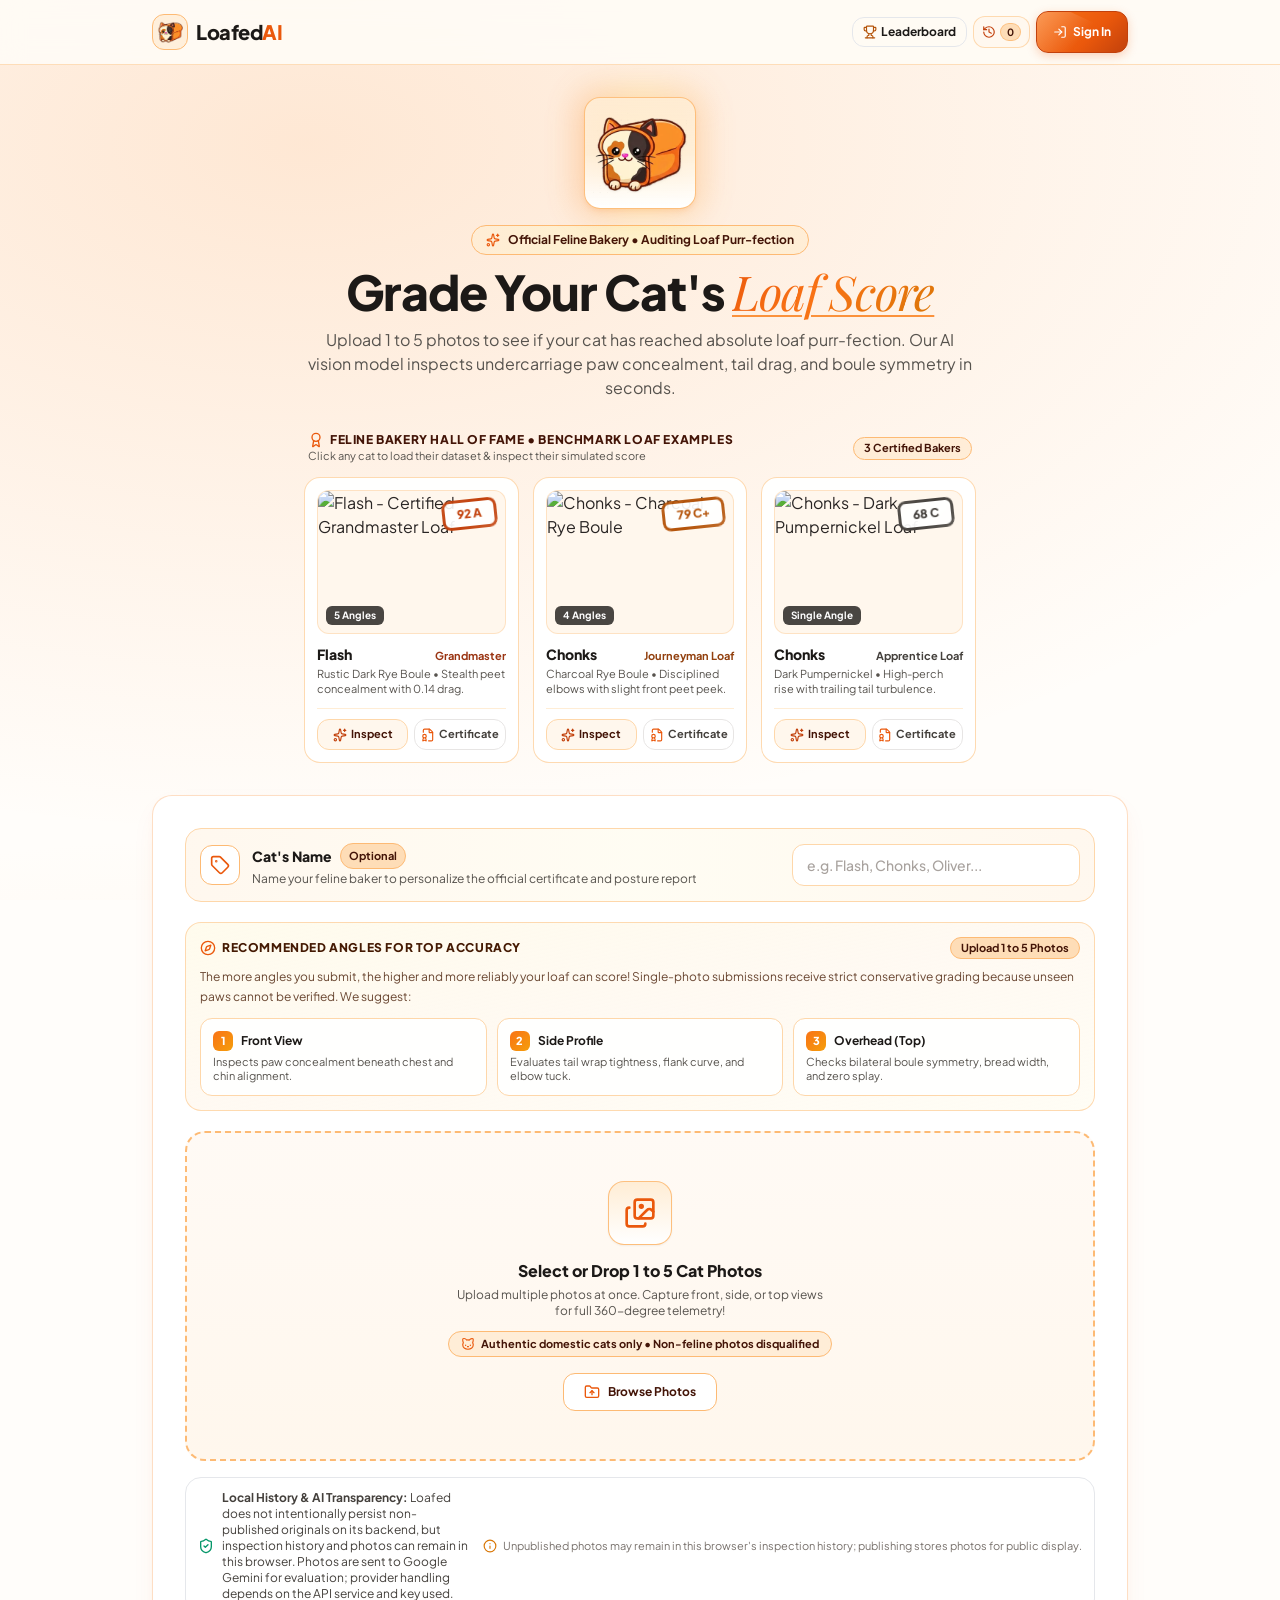
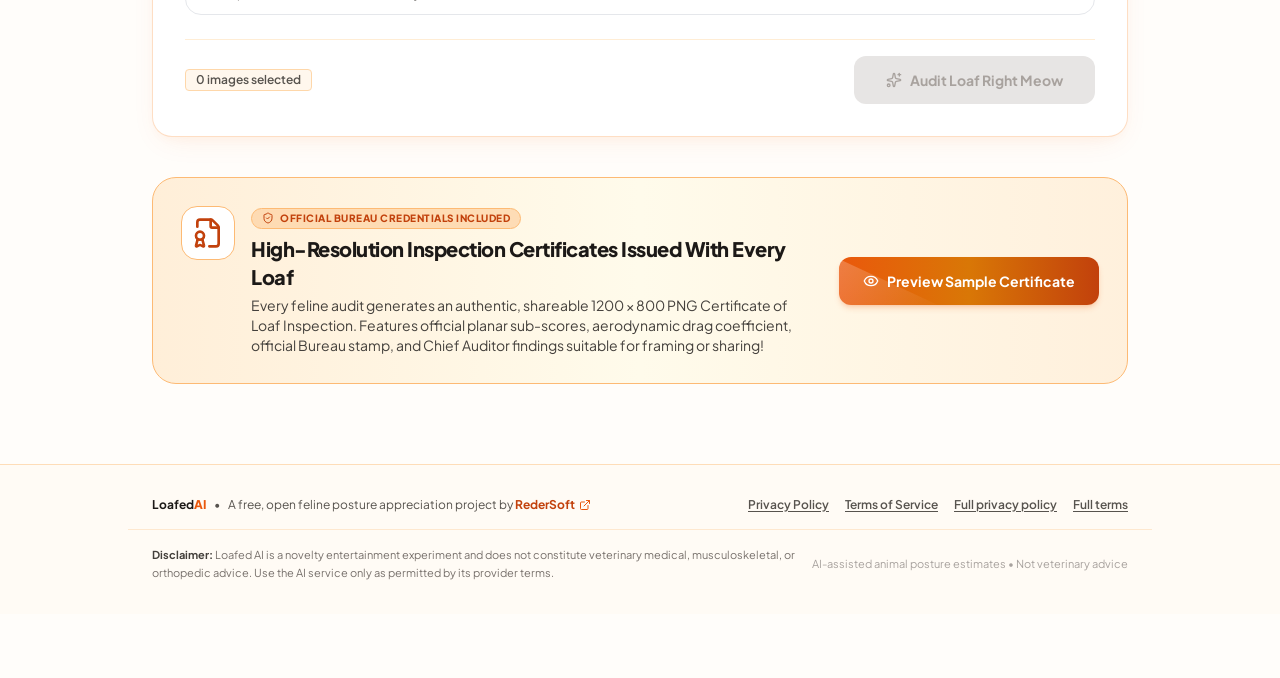
==== commit 1014c659: "Remove age prompt and fix leaderboard CSP" ====
--- a/static/index.html
+++ b/static/index.html
@@ -87,7 +87,7 @@
 
   <!-- Self-Hosted Lucide Icons (Deferred for non-blocking render) -->
   <script src="/static/lucide.min.js" defer></script>
-  <script src="/static/age-gate.js?v=20261008b" defer></script>
+  <script src="/static/site-bootstrap.js?v=20261008d" defer></script>
 </head>
 <body class="text-stone-800 antialiased selection:bg-orange-200 selection:text-orange-900 pb-16">
 
@@ -1936,6 +1936,6 @@
   <canvas id="certificateCanvas" class="hidden" width="1200" height="800"></canvas>
   <canvas id="storyCanvas" class="hidden" width="1080" height="1920"></canvas>
 
-  <script src="/static/app.js?v=20261008a" defer></script>
+  <script src="/static/app.js?v=20261008c" defer></script>
 </body>
 </html>
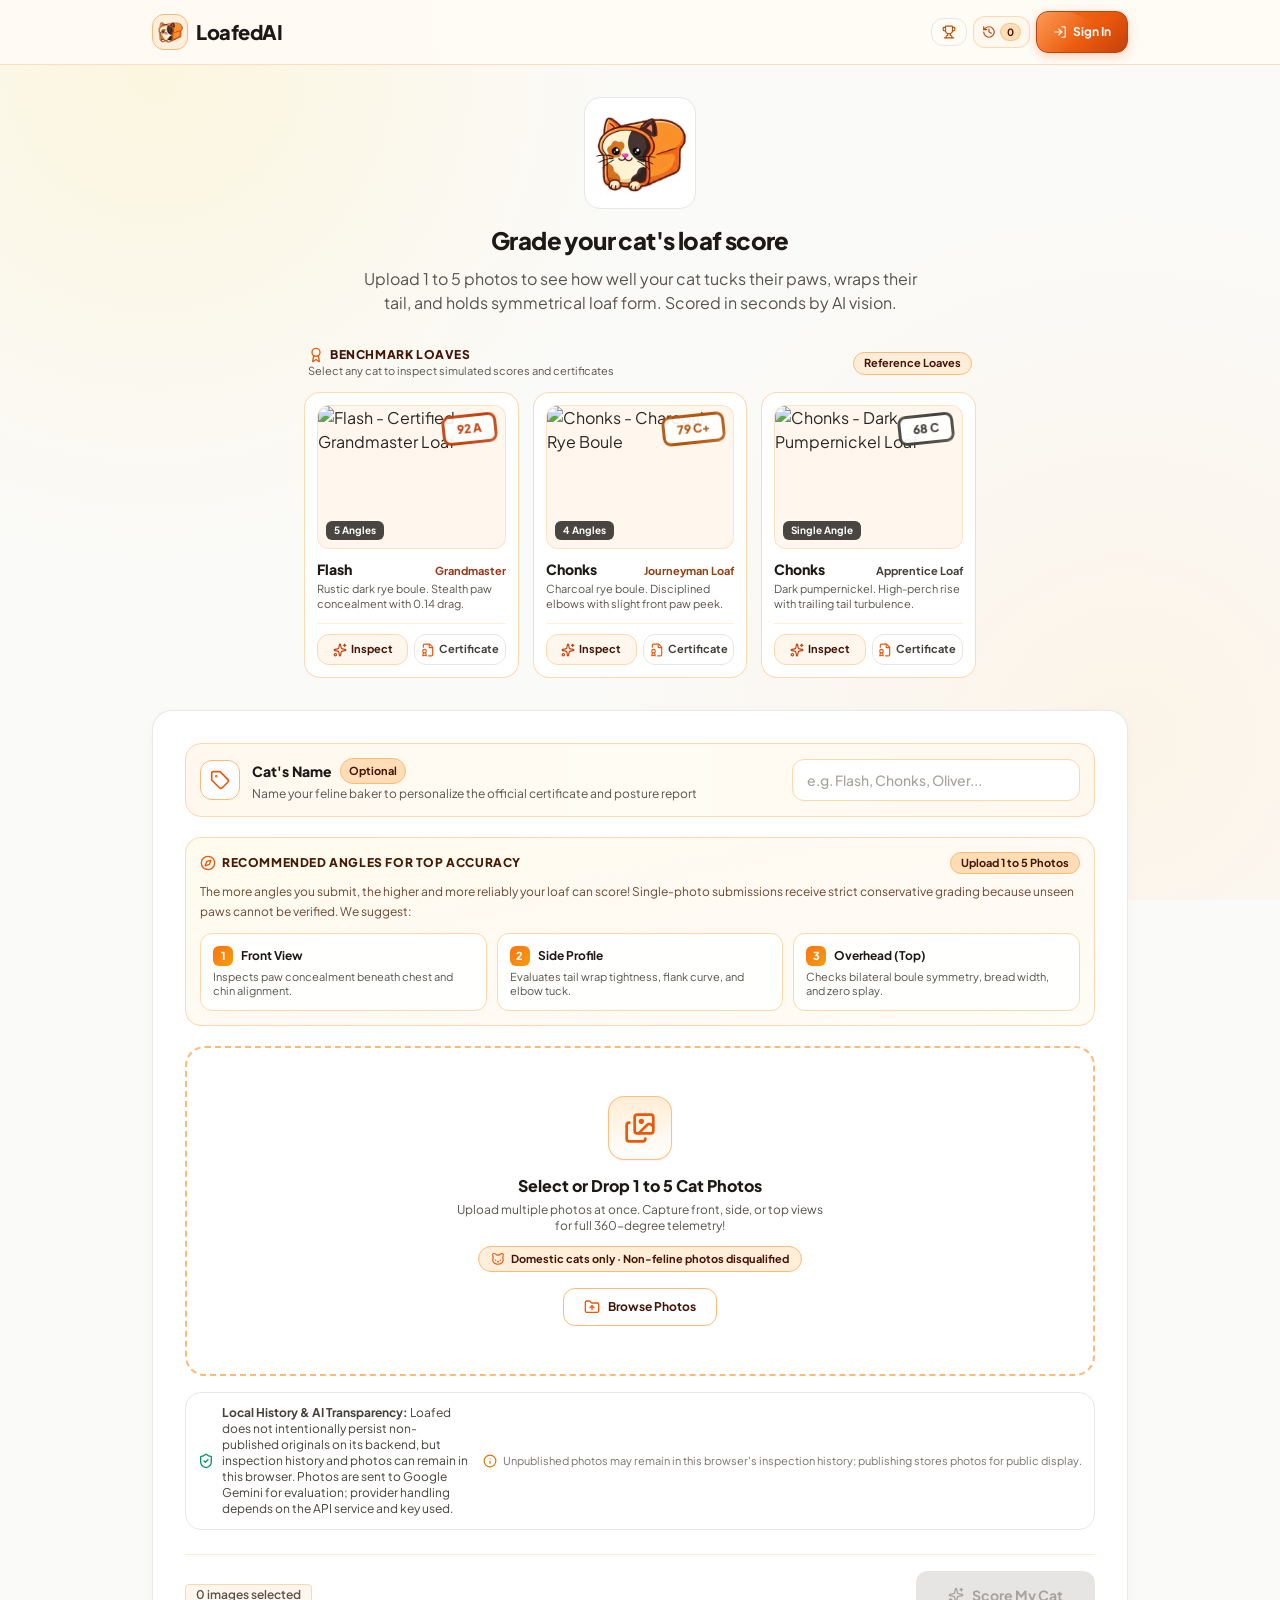
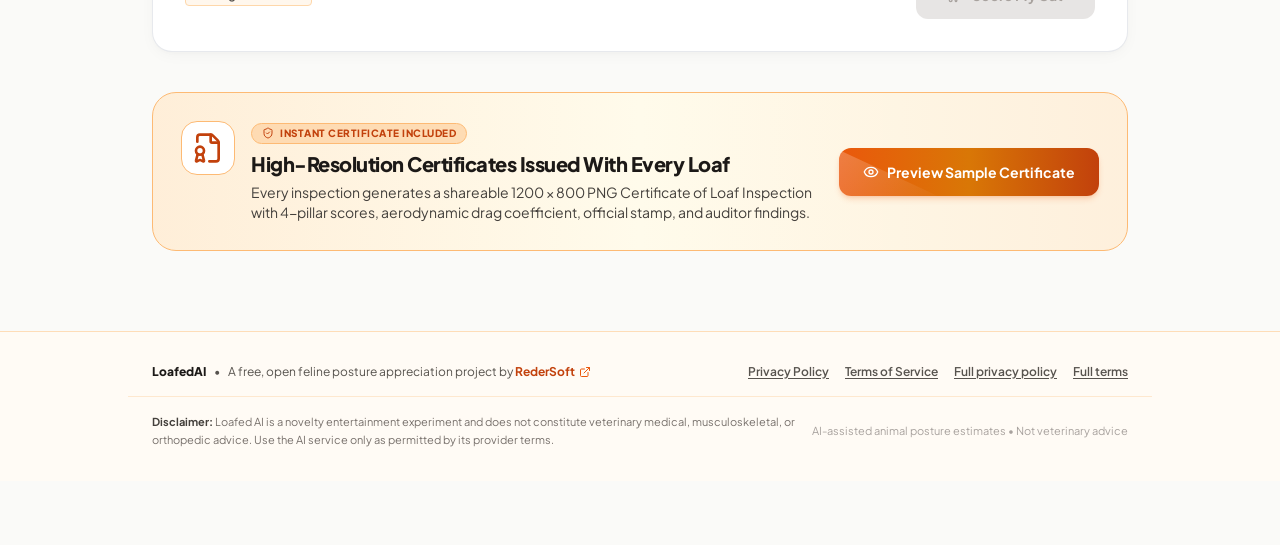
==== commit 6db3c320: "feat(ui): redesign pages with handcrafted calico aesthetic and LoafedAI branding" ====
--- a/static/index.html
+++ b/static/index.html
@@ -8,7 +8,7 @@
   <meta name="apple-mobile-web-app-capable" content="yes">
   <meta name="apple-mobile-web-app-status-bar-style" content="default">
   
-  <title>Loafed AI — Feline Posture & Silhouette Certification Bureau | Grade Your Cat Loaf</title>
+  <title>LoafedAI — Precision Cat Loaf Posture &amp; Silhouette Inspection</title>
   <meta name="description" content="Precision feline loaf grading system powered by computer vision. Multi-angle inspection of paw concealment, aerodynamic drag, dough rise, and bilateral boule symmetry.">
   <link rel="canonical" href="https://loafed.redersoft.com/">
   <link rel="alternate" hreflang="x-default" href="https://loafed.redersoft.com/">
@@ -22,18 +22,18 @@
   <!-- Open Graph / Social Sharing -->
   <meta property="og:type" content="website">
   <meta property="og:url" content="https://loafed.redersoft.com/">
-  <meta property="og:title" content="Loafed AI — Grade Your Cat's Loaf Score">
+  <meta property="og:title" content="LoafedAI — Grade Your Cat's Loaf Score">
   <meta property="og:description" content="Audit your cat's loaf score with precision computer vision. Multi-angle inspection of paw concealment, aerodynamic drag, and bilateral boule symmetry.">
   <meta property="og:image" content="https://loafed.redersoft.com/static/logo.png">
   <meta property="og:image:width" content="512">
   <meta property="og:image:height" content="512">
   <meta property="og:image:alt" content="Loafed AI Mascot">
-  <meta property="og:site_name" content="Loafed AI">
+  <meta property="og:site_name" content="LoafedAI">
 
   <!-- Twitter Cards -->
   <meta name="twitter:card" content="summary">
   <meta name="twitter:url" content="https://loafed.redersoft.com/">
-  <meta name="twitter:title" content="Loafed AI — Grade Your Cat's Loaf Score">
+  <meta name="twitter:title" content="LoafedAI — Grade Your Cat's Loaf Score">
   <meta name="twitter:description" content="Precision feline posture & silhouette inspection bureau. Multi-angle computer vision evaluation of paw concealment, aerodynamic drag, and boule symmetry.">
   <meta name="twitter:image" content="https://loafed.redersoft.com/static/logo.png">
 
@@ -103,17 +103,17 @@
         </div>
         <div class="min-w-0">
           <div class="flex items-baseline gap-1.5 sm:gap-2">
-            <span class="font-extrabold text-lg sm:text-xl tracking-tight text-stone-900 truncate">Loafed<span class="text-orange-600 font-black">AI</span></span>
-            <span class="text-[10px] sm:text-xs text-stone-400 font-normal hidden xs:inline sm:inline">by <a href="https://redersoft.com" target="_blank" rel="noopener noreferrer" class="text-stone-600 hover:text-orange-700 font-medium transition-colors hover:underline">RederSoft</a></span>
-          </div>
-          <p class="text-[11px] text-stone-500 hidden sm:block truncate">Feline Posture &amp; Silhouette Certification Bureau</p>
+            <span class="font-black text-lg sm:text-xl tracking-tight text-stone-900 truncate">LoafedAI</span>
+            <span class="text-[10px] sm:text-xs text-stone-400 font-normal hidden xs:inline sm:inline">by <a href="https://redersoft.com" target="_blank" rel="noopener noreferrer" class="text-stone-600 hover:text-stone-900 font-medium transition-colors hover:underline">RederSoft</a></span>
+          </div>
+          <p class="text-[11px] text-stone-500 hidden sm:block truncate">Feline posture &amp; loaf inspection</p>
         </div>
       </div>
 
       <div class="flex items-center gap-1.5 sm:gap-2 shrink-0">
         <a href="/leaderboard" id="openLeaderboardBtn" class="min-h-[40px] sm:min-h-[44px] px-2.5 sm:px-3.5 py-1.5 sm:py-2 rounded-xl border border-amber-300/90 bg-amber-50/80 hover:bg-amber-100 text-stone-900 hover:text-amber-950 text-xs font-bold flex items-center gap-1 sm:gap-1.5 shadow-2xs transition-all hover:border-amber-400 active:scale-95 btn-tactile" aria-label="View Loafed Leaderboard">
           <i data-lucide="trophy" class="w-3.5 h-3.5 text-amber-700 shrink-0"></i>
-          <span>Leaderboard</span>
+          <span class="hidden sm:inline">Leaderboard</span>
         </a>
 
         <button id="openHistoryBtn" class="min-h-[40px] sm:min-h-[44px] px-2 sm:px-3.5 py-1.5 sm:py-2 rounded-xl border border-orange-200/90 bg-orange-50/70 hover:bg-orange-100 text-stone-800 hover:text-orange-950 text-xs font-semibold flex items-center gap-1 sm:gap-1.5 shadow-2xs transition-all hover:border-orange-400 active:scale-95 btn-tactile" aria-label="Past Loaves inspection history">
@@ -123,7 +123,7 @@
         </button>
 
         <div id="authHeaderContainer" class="flex items-center">
-          <button id="headerSignInBtn" class="btn-header-signin shimmer-btn btn-tactile" aria-label="Sign In to Loafed AI">
+          <button id="headerSignInBtn" class="btn-header-signin shimmer-btn btn-tactile px-2.5 sm:px-4 text-xs" aria-label="Sign In to Loafed AI">
             <i data-lucide="log-in" class="w-3.5 h-3.5 shrink-0"></i>
             <span>Sign In</span>
           </button>
@@ -164,26 +164,20 @@
     <div class="text-center max-w-2xl mx-auto mb-8">
       <!-- Mascot Badge -->
       <div class="flex justify-center mb-4">
-        <div class="relative group">
-          <div class="absolute -inset-2 bg-gradient-to-r from-orange-500/40 via-amber-400/40 to-orange-400/40 rounded-3xl blur-lg opacity-70 group-hover:opacity-90 transition duration-300"></div>
-          <div class="relative w-24 h-24 sm:w-28 sm:h-28 rounded-2xl bg-gradient-to-b from-orange-100/90 via-amber-50/60 to-white border border-orange-300/90 p-2 shadow-md shadow-orange-500/10 flex items-center justify-center animate-float">
+        <div class="w-24 h-24 sm:w-28 sm:h-28 rounded-2xl bg-white border border-stone-200/90 p-2 shadow-xs flex items-center justify-center animate-float">
             <picture>
               <source srcset="/static/logo.webp" type="image/webp">
               <img src="/static/logo.png" alt="Loafed AI Cat Loaf Mascot" width="112" height="96" fetchpriority="high" class="w-full h-full object-contain filter drop-shadow-sm transition-transform hover:scale-105 duration-200">
             </picture>
-          </div>
-        </div>
-      </div>
-
-      <div class="inline-flex items-center gap-2 px-3.5 py-1.5 rounded-full bg-gradient-to-r from-orange-100/90 via-amber-100/80 to-orange-100/90 text-orange-950 text-xs font-bold mb-3 border border-orange-300 shadow-2xs">
-        <i data-lucide="sparkles" class="w-3.5 h-3.5 text-orange-600"></i>
-        <span>Official Feline Bakery &bull; Auditing Loaf Purr-fection</span>
-      </div>
-      <h1 class="text-3xl sm:text-5xl font-black text-stone-900 tracking-tight leading-tight">
-        Grade Your Cat's <span class="font-serif italic font-normal text-tabby-gradient underline decoration-orange-400 decoration-2 underline-offset-4">Loaf Score</span>
+        </div>
+      </div>
+
+      
+      <h1 class="text-2xl sm:text-4xl md:text-5xl font-black text-stone-900 tracking-tight leading-tight">
+        Grade your cat's loaf score
       </h1>
-      <p class="mt-3 text-stone-600 text-sm sm:text-base leading-relaxed">
-        Upload 1 to 5 photos to see if your cat has reached absolute loaf purr-fection. Our AI vision model inspects undercarriage paw concealment, tail drag, and boule symmetry in seconds.
+      <p class="mt-3 text-stone-600 text-sm sm:text-base leading-relaxed max-w-xl mx-auto">
+        Upload 1 to 5 photos to see how well your cat tucks their paws, wraps their tail, and holds symmetrical loaf form. Scored in seconds by AI vision.
       </p>
 
       <!-- Benchmark Showcase Gallery -->
@@ -192,12 +186,12 @@
           <div>
             <h2 class="text-xs font-black uppercase tracking-wider text-orange-950 flex items-center gap-1.5">
               <i data-lucide="award" class="w-4 h-4 text-orange-600"></i>
-              <span>Feline Bakery Hall of Fame &bull; Benchmark Loaf Examples</span>
+              <span>Benchmark Loaves</span>
             </h2>
-            <p class="text-[11px] text-stone-600">Click any cat to load their dataset & inspect their simulated score</p>
+            <p class="text-[11px] text-stone-600">Select any cat to inspect simulated scores and certificates</p>
           </div>
           <span class="text-[11px] font-bold text-orange-950 bg-orange-100/90 px-2.5 py-0.5 rounded-full border border-orange-300 shadow-2xs">
-            3 Certified Bakers
+            Reference Loaves
           </span>
         </div>
 
@@ -218,7 +212,7 @@
                 <h3 class="text-sm font-black text-stone-900">Flash</h3>
                 <span class="text-[11px] font-bold text-orange-800">Grandmaster</span>
               </div>
-              <p class="text-[11px] text-stone-600 mt-0.5 leading-snug">Rustic Dark Rye Boule &bull; Stealth peet concealment with 0.14 drag.</p>
+              <p class="text-[11px] text-stone-600 mt-0.5 leading-snug">Rustic dark rye boule. Stealth paw concealment with 0.14 drag.</p>
             </div>
             <div class="mt-3 pt-2.5 border-t border-orange-100 flex items-center gap-1.5">
               <button type="button" class="load-benchmark-btn flex-1 min-h-[38px] sm:min-h-[40px] py-1.5 px-1.5 sm:px-2 rounded-xl bg-orange-50 hover:bg-orange-100 text-orange-950 text-[11px] sm:text-xs font-bold border border-orange-200 transition-all flex items-center justify-center gap-1 sm:gap-1.5 shadow-2xs active:scale-95 whitespace-nowrap btn-tactile" data-cat="flash" aria-label="Inspect Flash Loaf">
@@ -248,7 +242,7 @@
                 <h3 class="text-sm font-black text-stone-900">Chonks</h3>
                 <span class="text-[11px] font-bold text-amber-800">Journeyman Loaf</span>
               </div>
-              <p class="text-[11px] text-stone-600 mt-0.5 leading-snug">Charcoal Rye Boule &bull; Disciplined elbows with slight front peet peek.</p>
+              <p class="text-[11px] text-stone-600 mt-0.5 leading-snug">Charcoal rye boule. Disciplined elbows with slight front paw peek.</p>
             </div>
             <div class="mt-3 pt-2.5 border-t border-orange-100 flex items-center gap-1.5">
               <button type="button" class="load-benchmark-btn flex-1 min-h-[38px] sm:min-h-[40px] py-1.5 px-1.5 sm:px-2 rounded-xl bg-orange-50 hover:bg-orange-100 text-orange-950 text-[11px] sm:text-xs font-bold border border-orange-200 transition-all flex items-center justify-center gap-1 sm:gap-1.5 shadow-2xs active:scale-95 whitespace-nowrap btn-tactile" data-cat="chonks_79" aria-label="Inspect Chonks Loaf">
@@ -278,7 +272,7 @@
                 <h3 class="text-sm font-black text-stone-900">Chonks</h3>
                 <span class="text-[11px] font-bold text-stone-700">Apprentice Loaf</span>
               </div>
-              <p class="text-[11px] text-stone-600 mt-0.5 leading-snug">Dark Pumpernickel &bull; High-perch rise with trailing tail turbulence.</p>
+              <p class="text-[11px] text-stone-600 mt-0.5 leading-snug">Dark pumpernickel. High-perch rise with trailing tail turbulence.</p>
             </div>
             <div class="mt-3 pt-2.5 border-t border-orange-100 flex items-center gap-1.5">
               <button type="button" class="load-benchmark-btn flex-1 min-h-[38px] sm:min-h-[40px] py-1.5 px-1.5 sm:px-2 rounded-xl bg-orange-50 hover:bg-orange-100 text-orange-950 text-[11px] sm:text-xs font-bold border border-orange-200 transition-all flex items-center justify-center gap-1 sm:gap-1.5 shadow-2xs active:scale-95 whitespace-nowrap btn-tactile" data-cat="chonks_68" aria-label="Inspect Chonks Loaf">
@@ -331,7 +325,7 @@
       <!-- Recommended Angles Guidance Banner -->
       <div class="mb-5 p-3.5 sm:p-4.5 rounded-2xl bg-gradient-to-br from-amber-50/90 via-orange-50/70 to-amber-50/50 border border-orange-200/90 shadow-2xs">
         <div class="flex items-center justify-between mb-2">
-          <span class="text-xs font-extrabold text-amber-950 uppercase tracking-wider flex items-center gap-1.5">
+          <span class="text-xs font-extrabold text-amber-950 uppercase tracking-wider flex items-center gap-1.5 min-w-0 truncate">
             <i data-lucide="compass" class="w-4 h-4 text-orange-600"></i>
             <span>Recommended Angles for Top Accuracy</span>
           </span>
@@ -387,7 +381,7 @@
           </span>
           <div class="inline-flex items-center gap-1.5 px-3 py-1 rounded-full bg-orange-100/90 text-orange-950 text-[11px] font-bold border border-orange-300 mb-4 shadow-2xs">
             <i data-lucide="cat" class="w-3.5 h-3.5 text-orange-600"></i>
-            <span>Authentic domestic cats only &bull; Non-feline photos disqualified</span>
+            <span class="text-center">Domestic cats only · Non-feline photos disqualified</span>
           </div>
           <button type="button" class="px-5 py-2.5 bg-white border border-orange-300 rounded-xl text-xs font-bold text-orange-950 shadow-2xs group-hover:border-orange-500 group-hover:bg-orange-50/80 transition-all flex items-center gap-2 pointer-events-none" aria-label="Browse Photos">
             <i data-lucide="folder-up" class="w-4 h-4 text-orange-600"></i>
@@ -449,10 +443,10 @@
           id="gradeLoafBtn" 
           disabled
           class="w-full sm:w-auto px-8 py-3.5 rounded-xl font-bold text-sm text-stone-400 bg-stone-200 cursor-not-allowed shadow-none transition-all flex items-center justify-center gap-2 btn-tactile"
-          aria-label="Audit Loaf Right Meow — Calculate posture telemetry"
+          aria-label="Score My Cat — Calculate loaf evaluation"
         >
           <i data-lucide="sparkles" class="w-4 h-4"></i>
-          <span>Audit Loaf Right Meow</span>
+          <span>Score My Cat</span>
         </button>
       </div>
 
@@ -468,13 +462,13 @@
           <div>
             <div class="inline-flex items-center gap-1.5 px-2.5 py-0.5 rounded-full bg-orange-200/80 text-orange-950 text-[10px] font-extrabold uppercase tracking-wider mb-1.5 border border-orange-300">
               <i data-lucide="shield-check" class="w-3 h-3 text-orange-700"></i>
-              <span class="text-orange-700">Official Bureau Credentials Included</span>
+              <span class="text-orange-700">Instant Certificate Included</span>
             </div>
             <h2 class="text-lg sm:text-xl font-black text-stone-900 tracking-tight">
-              High-Resolution Inspection Certificates Issued With Every Loaf
+              High-Resolution Certificates Issued With Every Loaf
             </h2>
             <p class="text-xs sm:text-sm text-stone-700 mt-1 max-w-xl leading-relaxed">
-              Every feline audit generates an authentic, shareable 1200 &times; 800 PNG Certificate of Loaf Inspection. Features official planar sub-scores, aerodynamic drag coefficient, official Bureau stamp, and Chief Auditor findings suitable for framing or sharing!
+              Every inspection generates a shareable 1200 &times; 800 PNG Certificate of Loaf Inspection with 4-pillar scores, aerodynamic drag coefficient, official stamp, and auditor findings.
             </p>
           </div>
         </div>
@@ -524,11 +518,11 @@
 
       <div class="inline-flex items-center gap-1.5 px-3 py-1 rounded-full bg-orange-100/90 text-orange-950 text-xs font-bold mb-2.5 border border-orange-300 shadow-2xs">
         <i data-lucide="flame" class="w-3.5 h-3.5 text-orange-600 animate-pulse"></i>
-        <span>Baking in Progress &bull; 375&deg;F Hearth Heat</span>
-      </div>
-
-      <h3 class="text-xl font-black text-stone-900 mb-1">Baking Right Meow...</h3>
-      <p id="loadingPhrase" class="text-orange-800 font-bold text-sm h-6 transition-all duration-300">Loading the oven right meow...</p>
+        <span>Baking in Progress</span>
+      </div>
+
+      <h3 class="text-xl font-black text-stone-900 mb-1">Inspecting Cat Loaf...</h3>
+      <p id="loadingPhrase" class="text-orange-800 font-bold text-sm h-6 transition-all duration-300">Analyzing loaf posture and concealment...</p>
       
       <!-- Progress Bar with Molten Shimmer -->
       <div class="w-full bg-orange-100/70 h-3 rounded-full overflow-hidden mt-4 max-w-sm mx-auto border border-orange-200">
@@ -644,13 +638,13 @@
           <div class="flex items-center gap-2.5 flex-wrap">
             <span class="inline-flex items-center gap-1.5 px-3 py-1 rounded-full bg-stone-900 text-amber-300 font-extrabold text-[11px] uppercase tracking-wider shadow-xs">
               <i data-lucide="shield-check" class="w-3.5 h-3.5 text-amber-400"></i>
-              <span>Official Feline Telemetry Dossier</span>
+              <span>Official Inspection Dossier</span>
             </span>
             <span class="text-xs font-mono font-bold text-stone-500" id="reportRefTag">DOSSIER #LF-2026-CERT</span>
           </div>
           <div class="flex items-center gap-2 text-stone-500 text-xs font-semibold">
             <i data-lucide="award" class="w-4 h-4 text-orange-600"></i>
-            <span>Accredited Machine Vision Audit</span>
+            <span>Machine Vision Inspection</span>
           </div>
         </div>
 
@@ -834,7 +828,7 @@
             </button>
             <button id="copySummaryBtn" class="btn-copy-summary btn-tactile w-full" aria-label="Copy Technical Summary">
               <i data-lucide="copy" class="w-4 h-4 text-orange-700" id="copyIcon"></i>
-              <span id="copyBtnText">Copy Technical Summary</span>
+              <span id="copyBtnText">Copy Summary</span>
             </button>
             <button id="resetInspectorBtn" class="btn-new-inspection btn-tactile w-full" aria-label="Start New Inspection">
               <i data-lucide="rotate-ccw" class="w-4 h-4 text-orange-700"></i>
@@ -994,7 +988,7 @@
       <div id="angleReviewStrip" class="bakery-card p-5 border border-orange-200/80 shadow-xs">
         <h3 class="text-xs font-extrabold uppercase tracking-wider text-orange-950 mb-3 flex items-center gap-1.5">
           <i data-lucide="layers" class="w-3.5 h-3.5 text-orange-700"></i>
-          <span>Orthographic Plane Observations</span>
+          <span>Inspection Angles</span>
         </h3>
         <div id="angleReviewGrid" class="grid grid-cols-1 sm:grid-cols-2 md:grid-cols-3 lg:grid-cols-5 gap-3">
           <!-- Populated by JS -->
@@ -1008,7 +1002,7 @@
         <div class="bakery-card p-5 border border-orange-200/80 shadow-xs">
           <h3 class="text-xs font-extrabold uppercase tracking-wider text-orange-950 mb-3 flex items-center gap-1.5">
             <i data-lucide="award" class="w-3.5 h-3.5 text-orange-700"></i>
-            <span>Certified Accolades & Demerits</span>
+            <span>Honor Badges &amp; Demerits</span>
           </h3>
           <div id="badgesContainer" class="flex flex-wrap gap-2">
             <!-- Badges -->
@@ -1019,7 +1013,7 @@
         <div class="bakery-card p-5 border border-orange-200/80 shadow-xs">
           <h3 class="text-xs font-extrabold uppercase tracking-wider text-orange-950 mb-3 flex items-center gap-1.5">
             <i data-lucide="lightbulb" class="w-3.5 h-3.5 text-orange-700"></i>
-            <span>Kinematic Recommendations</span>
+            <span>Posture Recommendations</span>
           </h3>
           <ul id="tipsList" class="space-y-2 text-xs text-stone-700">
             <!-- Tips -->
@@ -1058,7 +1052,7 @@
   <footer class="mt-20 border-t border-orange-200/80 bg-[#fffbf5]/95 py-8 text-stone-600 text-xs">
     <div class="max-w-5xl mx-auto px-4 sm:px-6 flex flex-col sm:flex-row items-center justify-between gap-4">
       <div class="flex items-center gap-2 flex-wrap justify-center sm:justify-start">
-        <span class="font-bold text-stone-900">Loafed<span class="text-orange-600 font-extrabold">AI</span></span>
+        <span class="font-black text-stone-900">LoafedAI</span>
         <span>&bull;</span>
         <span>A free, open feline posture appreciation project by <a href="https://redersoft.com" target="_blank" rel="noopener noreferrer" class="font-bold text-orange-700 hover:text-orange-900 hover:underline inline-flex items-center gap-1">RederSoft <i data-lucide="external-link" class="w-3 h-3 text-orange-600"></i></a></span>
       </div>
--- a/static/style.min.css
+++ b/static/style.min.css
@@ -1 +1 @@
-html{-webkit-text-size-adjust:100%;touch-action:manipulation;scroll-behavior:smooth;overflow-x:hidden;max-width:100%;width:100%}:root{--font-sans: "Plus Jakarta Sans", system-ui, -apple-system, sans-serif;--font-serif: "Playfair Display", Georgia, serif;--bg-cream: #fffaf4;--bg-cream-tint: #fdf5ec;--bg-card: #ffffff;--tabby-orange: #ea580c;--tabby-orange-hover: #c2410c;--tabby-ginger: #f97316;--tabby-amber: #d97706;--tabby-orange-light: #fff7ed;--tabby-orange-soft: #ffedd5;--tabby-border: #fed7aa;--tabby-border-strong: #fdba74;--crust-gold: #f97316;--toast-border: #fbd38d;--text-primary: #292524;--text-muted: #78716c}body{font-family:var(--font-sans);background-color:#fffdfa;background-image:radial-gradient(ellipse 70% 55% at 12% 8%,rgba(251,146,60,.2) 0%,transparent 70%),radial-gradient(ellipse 60% 50% at 92% 22%,rgba(253,186,116,.22) 0%,transparent 70%),radial-gradient(ellipse 75% 60% at 78% 88%,rgba(249,115,22,.14) 0%,transparent 70%),radial-gradient(ellipse 55% 45% at 8% 78%,rgba(254,215,170,.28) 0%,transparent 70%);background-size:200% 200%;background-attachment:fixed;animation:bg-swirl 28s ease-in-out infinite alternate;color:var(--text-primary);min-height:100vh;overflow-x:hidden;max-width:100%;width:100%;padding-bottom:max(4rem,env(safe-area-inset-bottom,2rem))}@keyframes bg-swirl{0%{background-position:0% 0%,100% 0%,100% 100%,0% 100%}50%{background-position:30% 40%,70% 30%,60% 70%,40% 60%}to{background-position:60% 20%,40% 60%,20% 80%,80% 30%}}.font-serif{font-family:var(--font-serif)}.auditor-field-notes{font-family:var(--font-sans);font-size:.875rem;font-style:normal;font-weight:500;line-height:1.7;letter-spacing:normal;color:#44403c}.bakery-card{background:#fff;border:1px solid rgba(251,146,60,.3);box-shadow:0 10px 30px -10px #ea580c1a,0 4px 10px -2px #f973160a;border-radius:1.25rem;transition:all .25s cubic-bezier(.16,1,.3,1)}.bakery-card:hover{border-color:#f9731673;box-shadow:0 20px 38px -10px #ea580c29,0 6px 14px -2px #f9731612}.text-tabby-gradient{background:linear-gradient(135deg,#ea580c,#f97316 45%,#d97706);-webkit-background-clip:text;-webkit-text-fill-color:transparent}.btn-tabby-primary{background:linear-gradient(135deg,#f97316,#ea580c 55%,#c2410c);color:#fff;box-shadow:0 6px 20px -3px #ea580c66;transition:all .2s cubic-bezier(.16,1,.3,1)}.btn-tabby-primary:hover{background:linear-gradient(135deg,#fb923c,#f97316,#ea580c);box-shadow:0 8px 24px -3px #ea580c80;transform:translateY(-1px)}.btn-tabby-primary:active{transform:translateY(0)}.upload-slot{position:relative;border:2px dashed #fdba74;background:linear-gradient(180deg,#fffaf5,#fff7ed);border-radius:1.25rem;transition:all .2s cubic-bezier(.16,1,.3,1);cursor:pointer;overflow:hidden}.upload-slot:hover{border-color:#ea580c;background:linear-gradient(180deg,#fff7ed,#ffedd5);box-shadow:0 10px 25px -8px #ea580c29;transform:translateY(-2px)}.upload-slot.drag-over{border-color:#ea580c;background:#ffedd5;box-shadow:0 12px 30px -6px #ea580c40;transform:scale(1.02)}.upload-slot.has-image{border-style:solid;border-color:#fb923c;background-color:#fff}.score-circle-svg{transform:rotate(-90deg);transform-origin:50% 50%}.score-circle-meter{stroke-dasharray:565.48;stroke-dashoffset:565.48;transition:stroke-dashoffset 1.8s cubic-bezier(.16,1,.3,1)}.stamp{display:inline-block;padding:.25rem .75rem;text-transform:uppercase;font-weight:800;border:3px solid currentColor;border-radius:.5rem;transform:rotate(-6deg);mask-image:linear-gradient(135deg,#000000e6,#000,#000000d9);transition:transform .2s cubic-bezier(.16,1,.3,1)}.stamp-station-wrapper{position:relative;display:inline-flex;align-items:center;justify-content:center}.cat-stamper-tool{position:absolute;left:50%;bottom:-6px;width:4.75rem;height:6rem;margin-left:-2.375rem;pointer-events:none;z-index:40;opacity:0;transform:translateY(-160px) rotate(-14deg) scale(1.1);transform-origin:50% 95%;will-change:transform,opacity}@keyframes cat-stamper-slam-and-lift{0%{opacity:0;transform:translateY(-160px) rotate(-14deg) scale(1.15)}14%{opacity:1;transform:translateY(-28px) rotate(-6deg) scale(.92,1.12)}26%{opacity:1;transform:translateY(4px) rotate(1deg) scale(1.24,.72)}38%{opacity:1;transform:translateY(1px) rotate(-1deg) scale(1.06,.94)}50%{opacity:1;transform:translateY(-18px) rotate(-3deg) scale(.96,1.06)}72%{opacity:.9;transform:translateY(-105px) rotate(-10deg) scale(1.05)}to{opacity:0;transform:translateY(-175px) rotate(-15deg) scale(1.1)}}.cat-stamper-slamming{animation:cat-stamper-slam-and-lift .78s cubic-bezier(.2,.8,.2,1) both!important}.stamp-shockwave-ring{position:absolute;left:50%;top:50%;width:3.75rem;height:3.75rem;margin-left:-1.875rem;margin-top:-1.875rem;border-radius:9999px;border:3px solid rgba(234,88,12,.85);background:radial-gradient(circle,#f9731666,#ea580c00 70%);pointer-events:none;opacity:0;transform:scale(.2);z-index:35}@keyframes stamp-shockwave-burst{0%,24%{opacity:0;transform:scale(.2)}26%{opacity:.95;transform:scale(.65)}65%{opacity:.35;transform:scale(1.85)}to{opacity:0;transform:scale(2.3)}}.stamp-shockwave-active{animation:stamp-shockwave-burst .78s cubic-bezier(.1,.8,.2,1) both}.stamp-particles-cluster{position:absolute;left:50%;top:50%;width:0;height:0;pointer-events:none;z-index:36}.stamp-ink-dot{position:absolute;width:6px;height:6px;border-radius:9999px;background-color:#ea580c;opacity:0}@keyframes stamp-particle-burst{0%,25%{opacity:0;transform:translate(0) scale(.4)}26%{opacity:1;transform:translate(var(--p-tx),var(--p-ty)) scale(1.2)}60%{opacity:.7;transform:translate(calc(var(--p-tx) * 1.3),calc(var(--p-ty) * 1.3)) scale(.8)}to{opacity:0;transform:translate(calc(var(--p-tx) * 1.5),calc(var(--p-ty) * 1.5)) scale(0)}}.p-tl{--p-tx: -24px;--p-ty: -20px}.p-tr{--p-tx: 24px;--p-ty: -18px}.p-bl{--p-tx: -20px;--p-ty: 20px}.p-br{--p-tx: 22px;--p-ty: 22px}.stamp-particles-active .stamp-ink-dot{animation:stamp-particle-burst .78s cubic-bezier(.15,.8,.25,1) both}@keyframes stamp-slam{0%,25%{opacity:0;transform:scale(1.9) rotate(-18deg)}26%{opacity:1;transform:scale(1.22) rotate(-8deg);filter:drop-shadow(0 0 10px rgba(234,88,12,.5))}45%{transform:scale(.92) rotate(-5deg)}70%{transform:scale(1.06) rotate(-7deg)}to{opacity:1;transform:scale(1) rotate(-6deg);filter:drop-shadow(0 1px 2px rgba(0,0,0,.1))}}.stamp-slam{animation:stamp-slam .78s cubic-bezier(.18,.85,.32,1.2) both!important;transform-origin:center center}@media(prefers-reduced-motion:reduce){.cat-stamper-tool,.stamp-shockwave-ring,.stamp-particles-cluster{display:none!important}.stamp-slam{animation-duration:.01ms!important;opacity:1!important;transform:none!important}}@keyframes pulse-gentle{0%,to{transform:scale(1)}50%{transform:scale(1.03)}}.animate-pulse-gentle{animation:pulse-gentle 3s infinite ease-in-out}@keyframes float-slow{0%,to{transform:translateY(0)}50%{transform:translateY(-6px)}}.animate-float{animation:float-slow 4s infinite ease-in-out}::-webkit-scrollbar{width:8px;height:8px}::-webkit-scrollbar-track{background:#fff7ed}::-webkit-scrollbar-thumb{background:#fed7aa;border-radius:4px}::-webkit-scrollbar-thumb:hover{background:#fb923c}#inspectorBay{scroll-margin-top:6rem}#loafAnglesButtons,#loafDetailsAnglesButtons{display:grid;grid-template-columns:repeat(auto-fit,minmax(min(100%,108px),1fr));overflow:visible;gap:.375rem;min-width:0}#loafAnglesButtons>button,#loafDetailsAnglesButtons>button{box-sizing:border-box;width:100%;max-width:100%;min-width:0;justify-content:center;white-space:normal;text-align:center;line-height:1.2;padding:.45rem .35rem}#loafAnglesButtons>button span,#loafDetailsAnglesButtons>button span{min-width:0;overflow-wrap:anywhere}.toast-card{pointer-events:auto;transform:translateY(12px) scale(.97);opacity:0;transition:all .28s cubic-bezier(.16,1,.3,1)}.toast-card.show{transform:translateY(0) scale(1);opacity:1}.toast-card.hide{transform:translateY(8px) scale(.95);opacity:0}:focus-visible{outline:2px solid #ea580c!important;outline-offset:2px!important}.sr-only{position:absolute!important;width:1px!important;height:1px!important;padding:0!important;margin:-1px!important;overflow:hidden!important;clip:rect(0,0,0,0)!important;white-space:nowrap!important;border-width:0!important}@media(prefers-reduced-motion:reduce){*,:before,:after{animation-duration:.01ms!important;animation-iteration-count:1!important;transition-duration:.01ms!important;scroll-behavior:auto!important}}.leaderboard-filter-bar{display:flex!important;flex-direction:column!important;gap:.75rem!important;background-color:#fffffff2!important;padding:.5rem!important;border-radius:1.25rem!important;border:1px solid rgba(254,215,170,.9)!important;box-shadow:0 1px 3px #0000000a,0 1px 2px #00000005!important;backdrop-filter:blur(8px)!important;-webkit-backdrop-filter:blur(8px)!important}@media(min-width:640px){.leaderboard-filter-bar{flex-direction:row!important;align-items:center!important;justify-content:space-between!important;padding:.375rem .75rem .375rem .375rem!important}}.leaderboard-tabs-group{display:flex!important;flex-direction:row!important;align-items:center!important;background-color:#f5f5f4!important;padding:.25rem!important;border-radius:1rem!important;gap:.25rem!important;width:100%!important}@media(min-width:640px){.leaderboard-tabs-group{width:auto!important}}.tab-filter-btn{display:inline-flex!important;align-items:center!important;justify-content:center!important;gap:.35rem!important;padding:.5rem .625rem!important;border-radius:.75rem!important;font-size:.75rem!important;font-weight:700!important;color:#78716c!important;background-color:transparent!important;border:1px solid transparent!important;transition:all .18s cubic-bezier(.16,1,.3,1)!important;cursor:pointer!important;white-space:nowrap!important;min-height:38px!important;touch-action:manipulation!important;flex:1 1 0%!important;text-align:center!important}@media(min-width:640px){.tab-filter-btn{flex:initial!important;padding:.45rem 1.15rem!important;font-size:.78125rem!important}}.tab-filter-btn:hover{background-color:#fff7ed!important;color:#1c1917!important}.tab-filter-btn.active{background:linear-gradient(135deg,#f97316,#ea580c 55%,#c2410c)!important;color:#fff!important;border:1px solid #c2410c!important;box-shadow:0 4px 14px #ea580c59!important;font-weight:800!important}.tab-filter-btn .tab-icon{width:14px!important;height:14px!important;flex-shrink:0!important;display:none!important}@media(min-width:480px){.tab-filter-btn .tab-icon{display:inline-block!important}}.leaderboard-status-info{display:flex!important;align-items:center!important;gap:.5rem!important;padding:.25rem .5rem!important;font-size:.75rem!important;font-weight:600!important;color:#57534e!important;width:100%!important;justify-content:space-between!important}@media(min-width:640px){.leaderboard-status-info{width:auto!important;justify-content:flex-end!important}}.btn-header-signin{background:linear-gradient(135deg,#f97316,#ea580c 60%,#c2410c)!important;color:#fff!important;border:1px solid #c2410c!important;border-radius:.75rem;font-weight:700;font-size:.75rem;padding:.5rem 1rem;display:inline-flex;align-items:center;gap:.4rem;min-height:42px;box-shadow:0 3px 10px #ea580c40;transition:all .2s cubic-bezier(.16,1,.3,1);cursor:pointer}.btn-header-signin:hover{background:linear-gradient(135deg,#fb923c,#f97316 60%,#ea580c)!important;box-shadow:0 6px 16px #ea580c61;transform:translateY(-1px)}.btn-header-signin:active{transform:translateY(0)}.btn-header-signin.hidden,.btn-header-signin[hidden],.hidden,[hidden],html.user-logged-in #headerSignInBtn,body.user-logged-in #headerSignInBtn,html.user-logged-in #rollSubmitBakerTagBtn,body.user-logged-in #rollSubmitBakerTagBtn{display:none!important}#submitDisplayNameInput[readonly]{background-color:#fafaf9!important;color:#57534e!important;cursor:default!important}#submitDisplayNameInput[readonly]:focus{border-color:#e7e5e4!important;box-shadow:0 1px 2px #00000008!important}.right-0{right:0!important}#headerUserDropdown{position:absolute!important;top:calc(100% + .5rem)!important;right:0!important;left:auto!important;width:14rem!important;max-width:calc(100vw - 1.25rem)!important;box-shadow:0 14px 34px -4px #00000029,0 4px 10px -2px #ea580c14!important;transform-origin:top right;z-index:50!important}@media(max-width:640px){#headerUserDropdown{right:-.25rem!important;width:min(15rem,calc(100vw - 1rem))!important;font-size:.8125rem}}.bg-orange-600{background-color:#ea580c!important}.hover\:bg-orange-700:hover{background-color:#c2410c!important}.bg-red-600{background-color:#dc2626!important;color:#fff!important}.hover\:bg-red-700:hover{background-color:#b91c1c!important;color:#fff!important}.bg-amber-600{background-color:#d97706!important}.pedestal-stage{display:flex;align-items:flex-end;justify-content:center;gap:1rem;max-width:900px;margin:0 auto 3rem;padding:0 .5rem}@media(max-width:767px){.pedestal-stage{gap:.5rem;padding:0}}.pedestal-step{display:flex;flex-direction:column;align-items:center;flex:1;max-width:280px;position:relative;transition:transform .25s cubic-bezier(.16,1,.3,1)}.pedestal-step:hover{transform:translateY(-4px)}.pedestal-step-1{order:2;z-index:10;transform:translateY(-10px)}.pedestal-step-1:hover{transform:translateY(-14px)}.pedestal-step-2{order:1;z-index:5}.pedestal-step-3{order:3;z-index:5}.pedestal-card{width:100%;background:#fff;border-radius:1.25rem 1.25rem 0 0;padding:1.25rem 1rem 1rem;box-shadow:0 8px 24px -4px #29252414;border:1px solid rgba(251,146,60,.25);border-bottom:none;display:flex;flex-direction:column;align-items:center;text-align:center;position:relative}@media(max-width:640px){.pedestal-card{padding:.75rem .4rem;border-radius:1rem 1rem 0 0}}.pedestal-step-1 .pedestal-card{border:2px solid #f59e0b;border-bottom:none;background:linear-gradient(180deg,#fffdf8,#fff);box-shadow:0 12px 32px -4px #f59e0b40}.pedestal-step-2 .pedestal-card{border:1.5px solid #cbd5e1;border-bottom:none;box-shadow:0 8px 20px -4px #64748b24}.pedestal-step-3 .pedestal-card{border:1.5px solid #fdba74;border-bottom:none;box-shadow:0 8px 20px -4px #ea580c1f}.pedestal-badge{display:inline-flex;align-items:center;gap:.35rem;padding:.25rem .65rem;border-radius:9999px;font-size:.7rem;font-weight:800;letter-spacing:.04em;text-transform:uppercase;margin-bottom:.75rem;box-shadow:0 2px 6px #0000000f}@media(max-width:640px){.pedestal-badge{padding:.15rem .4rem;font-size:.6rem;gap:.2rem;margin-bottom:.4rem}}.pedestal-badge-gold{background:linear-gradient(135deg,#fef08a,#fde047,#f59e0b);color:#78350f;border:1px solid #d97706}.pedestal-badge-silver{background:linear-gradient(135deg,#f8fafc,#e2e8f0,#cbd5e1);color:#1e293b;border:1px solid #94a3b8}.pedestal-badge-bronze{background:linear-gradient(135deg,#fff7ed,#fed7aa,#f97316);color:#7c2d12;border:1px solid #ea580c}.pedestal-photo-frame{position:relative;width:120px;height:120px;border-radius:1.25rem;overflow:hidden;margin:0 auto .75rem;cursor:pointer;background-color:#ffedd5;transition:transform .2s cubic-bezier(.16,1,.3,1)}.pedestal-photo-frame:hover{transform:scale(1.05)}@media(max-width:640px){.pedestal-photo-frame{width:80px;height:80px;border-radius:.85rem;margin-bottom:.4rem}}.pedestal-step-1 .pedestal-photo-frame{width:140px;height:140px;border:3.5px solid #f59e0b;box-shadow:0 0 16px #f59e0b66,0 8px 16px #0000001a}@media(max-width:640px){.pedestal-step-1 .pedestal-photo-frame{width:96px;height:96px;border-width:2.5px}}.pedestal-step-2 .pedestal-photo-frame{border:3px solid #94a3b8;box-shadow:0 0 12px #94a3b859,0 6px 12px #00000014}.pedestal-step-3 .pedestal-photo-frame{border:3px solid #ea580c;box-shadow:0 0 12px #ea580c4d,0 6px 12px #00000014}.pedestal-photo-frame img{width:100%;height:100%;object-fit:cover;display:block;image-rendering:auto;image-rendering:smooth;image-rendering:high-quality;backface-visibility:hidden;transform:translateZ(0)}.pedestal-stamp{position:absolute;bottom:6px;right:6px;background:#fffffff5;border:2px solid #ea580c;color:#c2410c;font-size:.65rem;font-weight:900;padding:.1rem .35rem;border-radius:.35rem;box-shadow:0 2px 6px #0000001f;transform:rotate(-4deg)}@media(max-width:640px){.pedestal-stamp{font-size:.525rem;padding:.05rem .2rem;bottom:3px;right:3px;border-width:1.5px}}.pedestal-pillar{width:100%;border-radius:0 0 1.25rem 1.25rem;display:flex;flex-direction:column;align-items:center;justify-content:center;position:relative;box-shadow:inset 0 2px 4px #fff9,0 10px 24px -4px #0000001f}@media(max-width:640px){.pedestal-pillar{border-radius:0 0 .85rem .85rem}}.pedestal-pillar-1{height:140px;background:linear-gradient(180deg,#fef3c7,#fde68a 25%,#f59e0b 80%,#d97706);border:2px solid #b45309;border-top:4px solid #fef08a}@media(max-width:640px){.pedestal-pillar-1{height:95px}}.pedestal-pillar-2{height:95px;background:linear-gradient(180deg,#f8fafc,#e2e8f0 30%,#cbd5e1 80%,#94a3b8);border:2px solid #64748b;border-top:4px solid #ffffff}@media(max-width:640px){.pedestal-pillar-2{height:65px}}.pedestal-pillar-3{height:65px;background:linear-gradient(180deg,#fff7ed,#ffedd5 30%,#fed7aa 80%,#f97316);border:2px solid #c2410c;border-top:4px solid #ffedd5}@media(max-width:640px){.pedestal-pillar-3{height:45px}}.pedestal-number{font-family:var(--font-serif);font-weight:900;line-height:1;user-select:none}.pedestal-pillar-1 .pedestal-number{font-size:3.5rem;color:#78350f;text-shadow:0 2px 0 rgba(255,255,255,.5),0 -1px 0 rgba(0,0,0,.15)}@media(max-width:640px){.pedestal-pillar-1 .pedestal-number{font-size:2.25rem}}.pedestal-pillar-2 .pedestal-number{font-size:2.75rem;color:#334155;text-shadow:0 2px 0 rgba(255,255,255,.7),0 -1px 0 rgba(0,0,0,.15)}@media(max-width:640px){.pedestal-pillar-2 .pedestal-number{font-size:1.85rem}}.pedestal-pillar-3 .pedestal-number{font-size:2.25rem;color:#7c2d12;text-shadow:0 2px 0 rgba(255,255,255,.5),0 -1px 0 rgba(0,0,0,.15)}@media(max-width:640px){.pedestal-pillar-3 .pedestal-number{font-size:1.5rem}}.pedestal-pillar-label{font-size:.65rem;font-weight:800;text-transform:uppercase;letter-spacing:.08em;opacity:.85;margin-top:.15rem}@media(max-width:640px){.pedestal-pillar-label{display:none}}.pedestal-pillar-1 .pedestal-pillar-label{color:#78350f}.pedestal-pillar-2 .pedestal-pillar-label{color:#334155}.pedestal-pillar-3 .pedestal-pillar-label{color:#7c2d12}#closeResultsSectionBtn{position:absolute!important;top:1.25rem!important;right:1.25rem!important;width:36px!important;height:36px!important;min-width:36px!important;min-height:36px!important;border-radius:.75rem!important;background:#fffffff2!important;border:1px solid rgba(251,146,60,.4)!important;color:#78716c!important;display:flex!important;align-items:center!important;justify-content:center!important;cursor:pointer!important;z-index:30!important;transition:all .2s cubic-bezier(.16,1,.3,1)!important;box-shadow:0 1px 3px #0000000d!important}#closeResultsSectionBtn:hover{background-color:#fee2e2!important;border-color:#fca5a5!important;color:#dc2626!important;transform:scale(1.06);box-shadow:0 2px 8px #dc26262e!important}#closeResultsSectionBtn:active{transform:scale(.95)}@media(max-width:640px){#closeResultsSectionBtn{top:.875rem!important;right:.875rem!important;width:32px!important;height:32px!important;min-width:32px!important;min-height:32px!important}}.scorecard-header-ribbon{padding-right:3.5rem!important}@media(max-width:640px){.scorecard-header-ribbon{padding-right:2.75rem!important}}.scorecard-main-layout{display:flex!important;flex-direction:column!important;gap:1.5rem!important;width:100%!important}@media(min-width:1024px){.scorecard-main-layout{flex-direction:row!important;align-items:center!important;justify-content:space-between!important;gap:2rem!important}}.scorecard-telemetry-cluster{display:flex!important;flex-direction:column!important;align-items:center!important;text-align:center!important;gap:1.5rem!important;width:100%!important;min-width:0!important}@media(min-width:640px){.scorecard-telemetry-cluster{flex-direction:row!important;align-items:center!important;text-align:left!important;gap:2rem!important}}@media(min-width:1024px){.scorecard-telemetry-cluster{flex:1 1 0%!important;min-width:0!important}}.scorecard-dial-wrap{flex-shrink:0!important;display:flex!important;align-items:center!important;justify-content:center!important}.scorecard-details-wrap{flex:1 1 0%!important;min-width:0!important;max-width:100%!important}.scorecard-actions-cluster{width:100%!important;display:flex!important;flex-direction:column!important;gap:.625rem!important;min-width:0!important}@media(min-width:640px)and (max-width:1023px){.scorecard-actions-cluster{display:grid!important;grid-template-columns:repeat(2,minmax(0,1fr))!important;gap:.625rem!important;margin-top:.5rem!important}}@media(min-width:1024px){.scorecard-actions-cluster{width:280px!important;min-width:280px!important;max-width:280px!important;flex-shrink:0!important;margin-top:0!important}}.scorecard-actions-cluster button,.btn-submit-leaderboard,.btn-download-cert,.btn-download-story,.btn-share-scorecard,.btn-grade-own,.btn-copy-summary,.btn-new-inspection{width:100%!important;min-height:46px!important;padding:.625rem 1rem!important;border-radius:.75rem!important;font-weight:700!important;font-size:.8125rem!important;display:inline-flex!important;align-items:center!important;justify-content:center!important;gap:.5rem!important;box-sizing:border-box!important;transition:all .2s cubic-bezier(.16,1,.3,1)!important;cursor:pointer!important;text-decoration:none!important;line-height:1.25!important;position:relative!important;overflow:hidden!important}.scorecard-actions-cluster button:active,.btn-submit-leaderboard:active,.btn-download-cert:active,.btn-download-story:active,.btn-share-scorecard:active,.btn-grade-own:active,.btn-copy-summary:active,.btn-new-inspection:active{transform:translateY(1.5px) scale(.985)!important}.btn-submit-leaderboard{background:linear-gradient(135deg,#b45309,#d97706,#ea580c 70%,#c2410c)!important;color:#fff!important;border:1.5px solid #d97706!important;box-shadow:0 4px 16px #d9770673,0 2px 4px #0000001a!important}.btn-submit-leaderboard:hover{background:linear-gradient(135deg,#d97706,#f59e0b,#ea580c 70%,#b45309)!important;box-shadow:0 6px 22px #d9770699,0 3px 6px #0000001f!important;transform:translateY(-1px)}.btn-download-cert{background:linear-gradient(135deg,#c2410c,#b45309,#9a3412)!important;color:#fff!important;border:1px solid #78350f!important;box-shadow:0 4px 16px #b4530959!important}.btn-download-cert:hover{background:linear-gradient(135deg,#ea580c,#d97706,#c2410c)!important;box-shadow:0 6px 20px #b4530973!important;transform:translateY(-1px)}.loaf-cert-download-btn{background:linear-gradient(135deg,#d97706,#ea580c)!important;color:#fff!important;border:1px solid #c2410c!important;box-shadow:0 4px 14px #c2410c4d!important}.loaf-cert-download-btn:hover{background:linear-gradient(135deg,#b45309,#c2410c)!important;box-shadow:0 6px 18px #c2410c66!important}#badgesContainer{width:100%;justify-content:center;align-content:center;gap:.75rem}#badgesContainer>*{max-width:100%;text-align:center}.btn-download-story{background:linear-gradient(135deg,#e11d48,#db2777,#f59e0b)!important;color:#fff!important;border:1px solid #be123c!important;box-shadow:0 4px 14px #e11d4859!important}.btn-download-story:hover{background:linear-gradient(135deg,#f43f5e,#ec4899,#d97706)!important;box-shadow:0 6px 18px #e11d4880!important;transform:translateY(-1px)}.btn-share-scorecard{background:linear-gradient(135deg,#d97706,#f97316,#ea580c)!important;color:#fff!important;border:1px solid #b45309!important;box-shadow:0 4px 14px #d9770659!important}.btn-share-scorecard:hover{background:linear-gradient(135deg,#f59e0b,#fb923c,#f97316)!important;box-shadow:0 6px 18px #d9770680!important;transform:translateY(-1px)}.btn-grade-own{background:linear-gradient(135deg,#ea580c,#f97316,#d97706)!important;color:#fff!important;border:1px solid #c2410c!important;box-shadow:0 4px 14px #ea580c59!important}.btn-grade-own:hover{background:linear-gradient(135deg,#f97316,#fb923c,#ea580c)!important;box-shadow:0 6px 18px #ea580c80!important;transform:translateY(-1px)}.btn-copy-summary{background-color:#fff!important;color:#292524!important;border:1.5px solid #fed7aa!important;box-shadow:0 1px 3px #0000000a!important}.btn-copy-summary:hover{background-color:#fffaf5!important;border-color:#f97316!important;color:#431407!important;box-shadow:0 3px 10px #ea580c1f!important;transform:translateY(-1px)}.btn-new-inspection{background-color:#fff7ed!important;color:#7c2d12!important;border:1.5px solid #fdba74!important;box-shadow:0 1px 3px #ea580c14!important}.btn-new-inspection:hover{background-color:#ffedd5!important;border-color:#f97316!important;color:#431407!important;box-shadow:0 3px 10px #ea580c26!important;transform:translateY(-1px)}.hidden,[hidden],button.hidden,.scorecard-actions-cluster button.hidden,.btn-submit-leaderboard.hidden,.btn-download-cert.hidden,.btn-download-story.hidden,.btn-share-scorecard.hidden,.btn-grade-own.hidden,.btn-copy-summary.hidden,.btn-new-inspection.hidden{display:none!important}.modal-icon-badge{width:52px!important;height:52px!important;min-width:52px!important;min-height:52px!important;max-width:52px!important;max-height:52px!important;border-radius:1.125rem!important;background:linear-gradient(135deg,#fff7ed,#ffedd5,#fed7aa)!important;border:1.5px solid rgba(251,146,60,.45)!important;color:#ea580c!important;display:flex!important;align-items:center!important;justify-content:center!important;margin:0 auto .875rem!important;box-shadow:0 4px 14px -2px #ea580c38,inset 0 1px 1px #ffffffe6!important;transition:transform .2s cubic-bezier(.16,1,.3,1),box-shadow .2s ease!important}.modal-icon-badge:hover{transform:scale(1.06) translateY(-1px);box-shadow:0 6px 18px -2px #ea580c4d,inset 0 1px 1px #ffffffe6!important}.modal-close-btn{position:absolute!important;top:1rem!important;right:1rem!important;width:34px!important;height:34px!important;min-width:34px!important;min-height:34px!important;border-radius:9999px!important;background-color:#fafaf9!important;border:1px solid #e7e5e4!important;color:#78716c!important;display:flex!important;align-items:center!important;justify-content:center!important;cursor:pointer!important;transition:all .2s cubic-bezier(.16,1,.3,1)!important;box-shadow:0 1px 3px #0000000a!important;z-index:20!important;padding:0!important}.modal-close-btn:after{content:"";position:absolute;inset:-6px;border-radius:9999px}.modal-close-btn:hover{background-color:#fee2e2!important;border-color:#fca5a5!important;color:#dc2626!important;transform:rotate(90deg) scale(1.08);box-shadow:0 2px 8px #dc262626!important}.modal-close-btn:active{transform:rotate(90deg) scale(.96)}.btn-google-signin{width:100%!important;min-height:48px!important;padding:.75rem 1rem!important;border-radius:.75rem!important;border:1.5px solid #e7e5e4!important;background-color:#fff!important;color:#292524!important;font-size:.875rem!important;font-weight:700!important;display:flex!important;align-items:center!important;justify-content:center!important;gap:.75rem!important;box-shadow:0 2px 6px #0000000a!important;transition:all .2s cubic-bezier(.16,1,.3,1)!important;cursor:pointer!important}.btn-google-signin:hover{background-color:#fafaf9!important;border-color:#ea580c!important;box-shadow:0 4px 14px #ea580c26!important;transform:translateY(-1px)}.btn-cognito-signin{width:100%!important;min-height:48px!important;padding:.75rem 1rem!important;border-radius:.75rem!important;background:linear-gradient(135deg,#f97316,#ea580c 60%,#c2410c)!important;color:#fff!important;border:1px solid #c2410c!important;font-size:.875rem!important;font-weight:700!important;display:flex!important;align-items:center!important;justify-content:center!important;gap:.5rem!important;box-shadow:0 4px 14px #ea580c4d!important;transition:all .2s cubic-bezier(.16,1,.3,1)!important;cursor:pointer!important}.btn-cognito-signin:hover{background:linear-gradient(135deg,#fb923c,#f97316 60%,#ea580c)!important;box-shadow:0 6px 18px #ea580c66!important;transform:translateY(-1px)}#authLeaderboardPrivacyCallout{margin-bottom:1.25rem!important}.auth-divider{position:relative!important;margin-top:1.25rem!important;margin-bottom:1.25rem!important;display:flex!important;align-items:center!important;justify-content:center!important;width:100%!important}.auth-divider-line{flex-grow:1!important;border-top:1px solid #e7e5e4!important}.auth-divider-text{background-color:#fff!important;padding:0 .875rem!important;font-size:.6875rem!important;font-weight:700!important;color:#78716c!important;text-transform:uppercase!important;letter-spacing:.06em!important;white-space:nowrap!important;flex-shrink:0!important}.auth-tabs-wrapper{display:grid!important;grid-template-columns:repeat(2,minmax(0,1fr))!important;padding:.3125rem!important;background-color:#f5f5f4!important;border-radius:.875rem!important;border:1px solid rgba(231,229,228,.8)!important;margin-bottom:1.25rem!important;gap:.25rem!important}.auth-tab-btn{min-height:40px!important;padding:.5rem .625rem!important;border-radius:.625rem!important;font-weight:700!important;font-size:.75rem!important;line-height:1.2!important;transition:all .15s ease!important;cursor:pointer!important;text-align:center!important;border:none!important;display:flex!important;align-items:center!important;justify-content:center!important}.auth-tab-prefix{display:none}@media(min-width:480px){.auth-tab-prefix{display:inline;margin-right:.25rem}}.benchmark-card{min-width:0!important;overflow:hidden!important}.benchmark-card .load-benchmark-btn,.benchmark-card .preview-cert-btn{flex:1 1 0%!important;min-width:0!important}@media(min-width:640px)and (max-width:820px){.benchmark-card .load-benchmark-btn,.benchmark-card .preview-cert-btn{padding-left:.25rem!important;padding-right:.25rem!important;font-size:10.5px!important;letter-spacing:-.025em!important;gap:.25rem!important}.benchmark-card .load-benchmark-btn i,.benchmark-card .preview-cert-btn i{width:.8rem!important;height:.8rem!important}}.auth-tab-btn.active{background-color:#fff!important;color:#1c1917!important;box-shadow:0 2px 6px #00000014!important}.auth-tab-btn:not(.active){background-color:transparent!important;color:#78716c!important}.auth-tab-btn:not(.active):hover{color:#ea580c!important;background-color:#ffedd54d!important}.auth-notice-error{background-color:#fef2f2!important;border:1px solid #fecaca!important;color:#b91c1c!important}.auth-notice-success{background-color:#f0fdf4!important;border:1px solid #bbf7d0!important;color:#15803d!important}.input-with-icon-wrapper{position:relative!important;display:flex!important;align-items:center!important;width:100%!important}.input-icon-left{position:absolute!important;left:.875rem!important;top:50%!important;transform:translateY(-50%)!important;width:1.125rem!important;height:1.125rem!important;color:#a8a29e!important;pointer-events:none!important;display:flex!important;align-items:center!important;justify-content:center!important;z-index:10!important;flex-shrink:0!important;transition:color .18s ease,transform .18s ease!important}.input-with-icon-wrapper:focus-within .input-icon-left{color:#ea580c!important;transform:translateY(-50%) scale(1.08)!important}.password-toggle-btn{position:absolute!important;right:.625rem!important;top:50%!important;transform:translateY(-50%)!important;width:2rem!important;height:2rem!important;border-radius:.5rem!important;background:transparent!important;border:none!important;color:#a8a29e!important;cursor:pointer!important;display:flex!important;align-items:center!important;justify-content:center!important;transition:color .15s ease,background-color .15s ease,transform .15s ease!important;z-index:10!important;padding:0!important}.password-toggle-btn:hover{color:#292524!important;background-color:#f5f5f4!important}.password-toggle-btn:active{transform:translateY(-50%) scale(.94)!important}.auth-input{width:100%!important;padding:.6875rem .875rem .6875rem 2.625rem!important;font-size:.875rem!important;line-height:1.25rem!important;border-radius:.75rem!important;border:1.5px solid #e7e5e4!important;background-color:#fff!important;color:#1c1917!important;transition:border-color .15s ease,box-shadow .15s ease,background-color .15s ease!important;outline:none!important;box-shadow:0 1px 2px #00000008!important}.auth-input.has-toggle{padding-right:2.75rem!important}.auth-input:hover{border-color:#d6d3d1!important}.auth-input:focus{background-color:#fff!important;border-color:#ea580c!important;box-shadow:0 0 0 3px #ea580c2e!important}.btn-action-primary{min-height:44px!important;padding:.6rem 1.25rem!important;border-radius:.75rem!important;background:linear-gradient(135deg,#f97316,#ea580c 60%,#c2410c)!important;color:#fff!important;border:1px solid #c2410c!important;font-size:.8125rem!important;font-weight:700!important;display:inline-flex!important;align-items:center!important;justify-content:center!important;gap:.5rem!important;box-shadow:0 4px 12px #ea580c40!important;transition:all .2s cubic-bezier(.16,1,.3,1)!important;cursor:pointer!important}.btn-action-primary:hover:not(:disabled){background:linear-gradient(135deg,#fb923c,#f97316 60%,#ea580c)!important;box-shadow:0 6px 16px #ea580c59!important;transform:translateY(-1px)}.btn-action-primary:disabled{opacity:.5!important;cursor:not-allowed!important}.modal-thumb{width:64px!important;height:64px!important;min-width:64px!important;min-height:64px!important;border-radius:.75rem!important;object-fit:cover!important;border:1px solid #fed7aa!important}.shimmer-btn{position:relative!important;overflow:hidden!important}.shimmer-btn:after{content:"";position:absolute;top:-60%;left:-130%;width:200%;height:220%;background:linear-gradient(105deg,transparent 20%,rgba(255,255,255,.32) 50%,transparent 80%);transform:rotate(25deg);animation:shimmer-sweep 3.6s cubic-bezier(.4,0,.2,1) infinite;pointer-events:none}@keyframes shimmer-sweep{0%{transform:translate(-100%) rotate(25deg)}35%,to{transform:translate(120%) rotate(25deg)}}.btn-tactile{transition:transform .15s cubic-bezier(.16,1,.3,1),box-shadow .15s cubic-bezier(.16,1,.3,1)!important}.btn-tactile:active{transform:translateY(1.5px) scale(.982)!important}@keyframes hearth-glow{0%,to{box-shadow:0 0 25px -4px #f973163d,0 20px 38px -10px #ea580c24;border-color:#fb923ca6;background-color:#fff}50%{box-shadow:0 0 48px 8px #ea580c61,0 24px 44px -8px #ea580c42;border-color:#ea580ce6;background-color:#fffaf5}}.hearth-oven-active{animation:hearth-glow 2.2s ease-in-out infinite!important}#loadingProgressBar{position:relative!important;overflow:hidden!important}#loadingProgressBar:after{content:"";position:absolute;inset:0;background:linear-gradient(90deg,transparent 0%,rgba(255,255,255,.5) 50%,transparent 100%);animation:progress-shimmer 1.6s ease-in-out infinite;pointer-events:none}@keyframes progress-shimmer{0%{transform:translate(-100%)}to{transform:translate(100%)}}@keyframes step-slide-in{0%{opacity:0;transform:translateY(4px)}to{opacity:1;transform:translateY(0)}}.loading-step-item{animation:step-slide-in .24s cubic-bezier(.16,1,.3,1) forwards}.oven-animation-container{position:relative;width:170px;height:170px;margin:0 auto .75rem;display:flex;align-items:center;justify-content:center}@media(min-width:640px){.oven-animation-container{width:200px;height:200px;margin-bottom:1rem}}.cartoon-oven-img{width:100%;height:100%;object-fit:contain;filter:drop-shadow(0 12px 24px rgba(234,88,12,.25));animation:oven-bake-squash 3.2s ease-in-out infinite;transform-origin:bottom center}@keyframes oven-bake-squash{0%,to{transform:translateY(0) scale(1)}30%{transform:translateY(-5px) scale(.98,1.02)}65%{transform:translateY(2px) scale(1.025,.975)}}.oven-glow-halo{position:absolute;top:60%;left:58%;transform:translate(-50%,-50%);width:105px;height:105px;background:radial-gradient(circle,rgba(251,146,60,.65) 0%,rgba(245,158,11,.35) 50%,transparent 75%);border-radius:50%;filter:blur(14px);z-index:1;pointer-events:none;animation:oven-glow-pulse 2s ease-in-out infinite alternate}@keyframes oven-glow-pulse{0%{opacity:.5;transform:translate(-50%,-50%) scale(.85)}to{opacity:1;transform:translate(-50%,-50%) scale(1.18)}}.steam-cloud{position:absolute;top:6px;left:50%;width:10px;height:10px;z-index:20;pointer-events:none}.steam-puff{position:absolute;background:radial-gradient(circle,rgba(255,247,237,.92) 0%,rgba(254,215,170,.5) 55%,transparent 100%);border-radius:50%;filter:blur(3px);opacity:0}.steam-puff-1{width:20px;height:20px;left:-8px;animation:steam-float-1 2.8s cubic-bezier(.4,0,.2,1) infinite}.steam-puff-2{width:26px;height:26px;left:4px;animation:steam-float-2 3.2s cubic-bezier(.4,0,.2,1) infinite 1s}.steam-puff-3{width:18px;height:18px;left:-4px;animation:steam-float-3 2.6s cubic-bezier(.4,0,.2,1) infinite 1.9s}@keyframes steam-float-1{0%{transform:translateY(6px) translate(0) scale(.5);opacity:0}25%{opacity:.8}to{transform:translateY(-44px) translate(-12px) scale(1.6);opacity:0}}@keyframes steam-float-2{0%{transform:translateY(6px) translate(0) scale(.6);opacity:0}30%{opacity:.85}to{transform:translateY(-52px) translate(14px) scale(1.8);opacity:0}}@keyframes steam-float-3{0%{transform:translateY(6px) translate(0) scale(.4);opacity:0}20%{opacity:.75}to{transform:translateY(-38px) translate(-4px) scale(1.4);opacity:0}}.oven-chamber-portal{position:absolute;top:58.64%;left:58.25%;transform:translate(-50%,-50%);width:92px;height:92px;border-radius:50%;overflow:hidden;z-index:5;background:radial-gradient(circle at 50% 50%,#fef3c7,#fde68a 30%,#f59e0b,#c2410c);box-shadow:inset 0 0 16px #c2410c73}.oven-photo-stage{position:absolute;inset:0;display:flex;align-items:center;justify-content:center;z-index:6;border-radius:50%;overflow:hidden;animation:slide-loaf-into-oven 1.4s cubic-bezier(.22,1,.36,1) forwards}.oven-photo-stage.sliding{animation:none}.oven-cat-photo{width:100%;height:100%;object-fit:cover;object-position:center;border-radius:50%;transform:scale(.96);transition:opacity .5s ease,transform .5s ease}.oven-hearth-sheen{position:absolute;inset:0;border-radius:50%;pointer-events:none;z-index:7;background:radial-gradient(circle at 60% 40%,#fed7aa40,#fb923c59 60%,#c2410c8c);mix-blend-mode:multiply;animation:hearth-flame-flicker 2.4s ease-in-out infinite alternate}@keyframes slide-loaf-into-oven{0%{transform:translate(-140%,60%) scale(1.35) rotate(-14deg);opacity:0}20%{opacity:1}60%{transform:translate(0) scale(1.05) rotate(0)}75%{transform:translate(0) scale(.96)}90%{transform:translate(0) scale(1.02)}to{transform:translate(0) scale(1) rotate(0);opacity:1}}@keyframes hearth-flame-flicker{0%{opacity:.6}50%{opacity:.9}to{opacity:.65}}img,video,canvas{max-width:100%;height:auto}@media screen and (max-width:640px){input,select,textarea,.auth-input{font-size:16px!important}#authModal .bakery-card,#profileModal .bakery-card,#deleteAccountModal .bakery-card,#sampleCertModal .bakery-card,#submitLeaderboardModal .bakery-card,#reportModal .bakery-card,#confirmActionModal .bakery-card,#copyLinkModal .bakery-card{max-height:92vh;overflow-y:auto;width:100%;margin-left:auto;margin-right:auto}.pedestal-stage{gap:.35rem;padding:0;width:100%;max-width:100%;overflow-x:hidden}.pedestal-step{min-width:0!important;flex:1 1 0%!important;max-width:33.333%!important}.pedestal-photo-frame{width:72px!important;height:72px!important;border-radius:.75rem!important;margin-bottom:.3rem!important}.pedestal-step-1 .pedestal-photo-frame{width:86px!important;height:86px!important;border-width:2.5px!important}.pedestal-card{padding:.5rem .25rem!important;border-radius:.85rem .85rem 0 0!important}}.tag-generator-btn{display:inline-flex;align-items:center;gap:.35rem;padding:.25rem .6rem;border-radius:.625rem;font-size:11px;font-weight:700;color:#c2410c;background-color:#fff7ed;border:1px solid #fdba74;cursor:pointer;transition:all .15s ease-in-out;box-shadow:0 1px 2px #ea580c0d;user-select:none}.tag-generator-btn:hover{background-color:#ffedd5;border-color:#fb923c;color:#9a3412;transform:translateY(-.5px);box-shadow:0 2px 4px #ea580c1f}.tag-generator-btn:active{transform:translateY(1px) scale(.97)}.tag-generator-btn.rolling i{animation:dice-spin .45s cubic-bezier(.34,1.56,.64,1)}@keyframes dice-spin{0%{transform:rotate(0) scale(.9)}50%{transform:rotate(180deg) scale(1.25)}to{transform:rotate(360deg) scale(1)}}.ortho-photo-img{image-rendering:auto;image-rendering:-webkit-optimize-contrast;image-rendering:high-quality;backface-visibility:hidden;transform:translateZ(0)}.loaf-loading-bar-sweep{width:45%;position:absolute;top:0;bottom:0;border-radius:9999px;animation:loaf-bar-sweep 1.35s cubic-bezier(.4,0,.2,1) infinite}@keyframes loaf-bar-sweep{0%{left:-45%;width:25%}50%{width:55%}to{left:100%;width:25%}}.pedestal-card{transition:transform .18s cubic-bezier(.16,1,.3,1),box-shadow .18s ease}.pedestal-card:active{transform:scale(.975)}.leaderboard-entry-row{transition:transform .15s cubic-bezier(.16,1,.3,1),border-color .15s ease,box-shadow .15s ease}.leaderboard-entry-row:active{transform:scale(.99)}.loaf-loader-wrap{position:relative;width:58px;height:58px;margin:0 auto 12px;display:flex;align-items:center;justify-content:center}.loaf-loader-ring{position:absolute;inset:0;width:100%;height:100%;animation:loaf-ring-spin 1.25s linear infinite}@keyframes loaf-ring-spin{0%{transform:rotate(0)}to{transform:rotate(360deg)}}.loaf-mascot-center{width:40px;height:40px;border-radius:9999px;background:radial-gradient(circle at 35% 30%,#fffbf5,#ffedd5 65%,#fed7aa);display:flex;align-items:center;justify-content:center;box-shadow:inset 0 1px 2px #ffffffe6,0 2px 8px #ea580c26;border:1.5px solid rgba(251,146,60,.5);animation:loaf-breathe 2s ease-in-out infinite;position:relative;z-index:1}@keyframes loaf-breathe{0%,to{transform:scale(1)}50%{transform:scale(1.08) translateY(-1px)}}.loaf-steam-container{position:absolute;top:-8px;left:50%;transform:translate(-50%);width:28px;height:14px;pointer-events:none;z-index:2}.loaf-steam-wisp{position:absolute;bottom:0;width:5px;height:5px;border-radius:9999px;background:#ea580c59;filter:blur(.5px);animation:loaf-steam-rise 1.8s ease-out infinite}.loaf-steam-wisp.wisp-1{left:4px;animation-delay:0s}.loaf-steam-wisp.wisp-2{left:12px;animation-delay:.6s}.loaf-steam-wisp.wisp-3{left:20px;animation-delay:1.2s}@keyframes loaf-steam-rise{0%{opacity:0;transform:translateY(0) scale(.6)}30%{opacity:.75}to{opacity:0;transform:translateY(-14px) scale(1.4)}}.leaderboard-photo-frame{position:relative;width:3.5rem;height:3.5rem;border-radius:.875rem;overflow:hidden;border:1.5px solid rgba(251,146,60,.45);background-color:#fff7ed;flex-shrink:0;box-shadow:0 1px 3px #0000000d}@media(min-width:640px){.leaderboard-photo-frame{width:5rem;height:5rem;border-radius:1.125rem;border-width:2px;box-shadow:0 2px 6px #0000000f}}.leaderboard-photo-img{width:100%;height:100%;object-fit:cover;display:block;image-rendering:auto;image-rendering:smooth;image-rendering:high-quality;backface-visibility:hidden;transform:translateZ(0);transition:transform .22s cubic-bezier(.16,1,.3,1)}.leaderboard-entry-row:hover .leaderboard-photo-img{transform:scale(1.05) translateZ(0)}.benchmark-card img,#loafDetailsPhoto,.loaf-card-photo-img{image-rendering:auto;image-rendering:smooth;image-rendering:high-quality;backface-visibility:hidden;transform:translateZ(0)}#openHistoryBtn.has-new-entry{animation:history-btn-halo-pulse 2.2s ease-in-out infinite;position:relative;border-color:#f97316!important}#openHistoryBtn.has-new-entry i[data-lucide=history]{animation:history-clock-glow-flash 1.6s ease-in-out infinite;transform-origin:center center;display:inline-block}#openHistoryBtn.has-new-entry #historyBadgeCount{animation:history-badge-glow 1.6s ease-in-out infinite}#openHistoryBtn.has-new-entry:after{content:"";position:absolute;top:-3px;right:-3px;width:9px;height:9px;border-radius:9999px;background-color:#ea580c;border:2px solid #ffffff;box-shadow:0 0 6px #ea580cd9;animation:history-pip-pulse 1.4s ease-in-out infinite;pointer-events:none}@keyframes history-btn-halo-pulse{0%,to{border-color:#fb923cb3;background-color:#fff7ed;box-shadow:0 0 #ea580c66,0 1px 3px #0000000d}50%{border-color:#ea580c;background-color:#ffedd5;box-shadow:0 0 12px 2px #ea580c66,0 0 0 3px #fb923c40}}@keyframes history-clock-glow-flash{0%,to{transform:scale(1) rotate(0);color:#c2410c;filter:drop-shadow(0 0 0 transparent)}25%{transform:scale(1.18) rotate(-14deg);color:#ea580c;filter:drop-shadow(0 0 4px rgba(234,88,12,.6))}50%{transform:scale(1.28) rotate(12deg);color:#f59e0b;filter:drop-shadow(0 0 8px rgba(245,158,11,.9))}75%{transform:scale(1.14) rotate(-6deg);color:#ea580c;filter:drop-shadow(0 0 4px rgba(234,88,12,.5))}}@keyframes history-badge-glow{0%,to{background-color:#ea580c;color:#fff;border-color:#c2410c;transform:scale(1)}50%{background-color:#f59e0b;color:#451a03;border-color:#d97706;transform:scale(1.14);box-shadow:0 0 8px #f59e0bb3}}@keyframes history-pip-pulse{0%,to{transform:scale(1);opacity:1}50%{transform:scale(1.35);opacity:.85;box-shadow:0 0 10px #ea580c}}
+html{-webkit-text-size-adjust:100%;touch-action:manipulation;scroll-behavior:smooth;overflow-x:hidden;max-width:100%;width:100%}:root{--font-sans:'Plus Jakarta Sans',system-ui,-apple-system,sans-serif;--font-serif:'Playfair Display',Georgia,serif;--bg-ground:#fafaf8;--bg-card:#ffffff;--calico-ginger:#d95d1e;--calico-ginger-hover:#c2410c;--calico-crust:#ea580c;--calico-amber:#d97706;--calico-butter:#fef3c7;--calico-cream:#fffbeb;--calico-border:#fed7aa;--calico-border-strong:#fdba74;--crust-gold:#d95d1e;--toast-border:#fed7aa;--text-primary:#1c1917;--text-muted:#78716c}body{font-family:var(--font-sans);background-color:#fafaf8;background-image:radial-gradient(circle at 12% 8%,rgba(254,243,199,0.5) 0%,transparent 35%),radial-gradient(circle at 88% 82%,rgba(255,237,213,0.45) 0%,transparent 40%);background-attachment:fixed;color:var(--text-primary);min-height:100vh;overflow-x:hidden;max-width:100%;width:100%;padding-bottom:max(4rem,env(safe-area-inset-bottom,2rem))}.font-serif{font-family:var(--font-serif)}.auditor-field-notes{font-family:var(--font-sans);font-size:0.875rem;font-style:normal;font-weight:500;line-height:1.7;letter-spacing:normal;color:#44403c}.bakery-card{background:#ffffff;border:1px solid rgba(229,231,235,0.9);box-shadow:0 4px 16px -2px rgba(28,25,23,0.04),0 2px 4px -1px rgba(28,25,23,0.02);border-radius:1.25rem;transition:all 0.25s cubic-bezier(0.16,1,0.3,1)}.bakery-card:hover{border-color:rgba(217,93,30,0.35);box-shadow:0 12px 28px -6px rgba(28,25,23,0.08),0 4px 8px -2px rgba(217,93,30,0.04)}.text-tabby-gradient{color:#c2410c;background:linear-gradient(135deg,#c2410c 0%,#ea580c 50%,#d97706 100%);-webkit-background-clip:text;-webkit-text-fill-color:transparent}.btn-tabby-primary{background:linear-gradient(135deg,#ea580c 0%,#d95d1e 55%,#c2410c 100%);color:#ffffff;box-shadow:0 4px 14px -2px rgba(217,93,30,0.35);transition:all 0.2s cubic-bezier(0.16,1,0.3,1)}.btn-tabby-primary:hover{background:linear-gradient(135deg,#f97316 0%,#ea580c 50%,#d95d1e 100%);box-shadow:0 6px 18px -2px rgba(217,93,30,0.45);transform:translateY(-1px)}.btn-tabby-primary:active{transform:translateY(0)}.upload-slot{position:relative;border:2px dashed #fdba74;background:#ffffff;border-radius:1.25rem;transition:all 0.2s cubic-bezier(0.16,1,0.3,1);cursor:pointer;overflow:hidden}.upload-slot:hover{border-color:#d95d1e;background:#fffaf5;box-shadow:0 8px 24px -6px rgba(217,93,30,0.12);transform:translateY(-1px)}.upload-slot.drag-over{border-color:#c2410c;background:#fff7ed;box-shadow:0 12px 28px -4px rgba(217,93,30,0.2);transform:scale(1.01)}.upload-slot.has-image{border-style:solid;border-color:#fb923c;background-color:#ffffff}.score-circle-svg{transform:rotate(-90deg);transform-origin:50% 50%}.score-circle-meter{stroke-dasharray:565.48;stroke-dashoffset:565.48;transition:stroke-dashoffset 1.8s cubic-bezier(0.16,1,0.3,1)}.stamp{display:inline-block;padding:0.25rem 0.75rem;text-transform:uppercase;font-weight:800;border:3px solid currentColor;border-radius:0.5rem;transform:rotate(-6deg);mask-image:linear-gradient(135deg,rgba(0,0,0,0.9) 0%,rgba(0,0,0,1) 50%,rgba(0,0,0,0.85) 100%);transition:transform 0.2s cubic-bezier(0.16,1,0.3,1)}.stamp-station-wrapper{position:relative;display:inline-flex;align-items:center;justify-content:center}.cat-stamper-tool{position:absolute;left:50%;bottom:-6px;width:4.75rem;height:6rem;margin-left:-2.375rem;pointer-events:none;z-index:40;opacity:0;transform:translateY(-160px) rotate(-14deg) scale(1.1);transform-origin:50% 95%;will-change:transform,opacity}@keyframes cat-stamper-slam-and-lift{0%{opacity:0;transform:translateY(-160px) rotate(-14deg) scale(1.15,1.15)}14%{opacity:1;transform:translateY(-28px) rotate(-6deg) scale(0.92,1.12)}26%{opacity:1;transform:translateY(4px) rotate(1deg) scale(1.24,0.72)}38%{opacity:1;transform:translateY(1px) rotate(-1deg) scale(1.06,0.94)}50%{opacity:1;transform:translateY(-18px) rotate(-3deg) scale(0.96,1.06)}72%{opacity:0.9;transform:translateY(-105px) rotate(-10deg) scale(1.05)}100%{opacity:0;transform:translateY(-175px) rotate(-15deg) scale(1.1)}}.cat-stamper-slamming{animation:cat-stamper-slam-and-lift 0.78s cubic-bezier(0.2,0.8,0.2,1) both !important}.stamp-shockwave-ring{position:absolute;left:50%;top:50%;width:3.75rem;height:3.75rem;margin-left:-1.875rem;margin-top:-1.875rem;border-radius:9999px;border:3px solid rgba(234,88,12,0.85);background:radial-gradient(circle,rgba(249,115,22,0.4) 0%,rgba(234,88,12,0) 70%);pointer-events:none;opacity:0;transform:scale(0.2);z-index:35}@keyframes stamp-shockwave-burst{0%,24%{opacity:0;transform:scale(0.2)}26%{opacity:0.95;transform:scale(0.65)}65%{opacity:0.35;transform:scale(1.85)}100%{opacity:0;transform:scale(2.3)}}.stamp-shockwave-active{animation:stamp-shockwave-burst 0.78s cubic-bezier(0.1,0.8,0.2,1) both}.stamp-particles-cluster{position:absolute;left:50%;top:50%;width:0;height:0;pointer-events:none;z-index:36}.stamp-ink-dot{position:absolute;width:6px;height:6px;border-radius:9999px;background-color:#ea580c;opacity:0}@keyframes stamp-particle-burst{0%,25%{opacity:0;transform:translate(0,0) scale(0.4)}26%{opacity:1;transform:translate(var(--p-tx),var(--p-ty)) scale(1.2)}60%{opacity:0.7;transform:translate(calc(var(--p-tx) * 1.3),calc(var(--p-ty) * 1.3)) scale(0.8)}100%{opacity:0;transform:translate(calc(var(--p-tx) * 1.5),calc(var(--p-ty) * 1.5)) scale(0)}}.p-tl{--p-tx:-24px;--p-ty:-20px}.p-tr{--p-tx:24px;--p-ty:-18px}.p-bl{--p-tx:-20px;--p-ty:20px}.p-br{--p-tx:22px;--p-ty:22px}.stamp-particles-active .stamp-ink-dot{animation:stamp-particle-burst 0.78s cubic-bezier(0.15,0.8,0.25,1) both}@keyframes stamp-slam{0%,25%{opacity:0;transform:scale(1.9) rotate(-18deg)}26%{opacity:1;transform:scale(1.22) rotate(-8deg);filter:drop-shadow(0 0 10px rgba(234,88,12,0.5))}45%{transform:scale(0.92) rotate(-5deg)}70%{transform:scale(1.06) rotate(-7deg)}100%{opacity:1;transform:scale(1) rotate(-6deg);filter:drop-shadow(0 1px 2px rgba(0,0,0,0.1))}}.stamp-slam{animation:stamp-slam 0.78s cubic-bezier(0.18,0.85,0.32,1.2) both !important;transform-origin:center center}@media (prefers-reduced-motion:reduce){.cat-stamper-tool,.stamp-shockwave-ring,.stamp-particles-cluster{display:none !important}.stamp-slam{animation-duration:0.01ms !important;opacity:1 !important;transform:none !important}}@keyframes pulse-gentle{0%,100%{transform:scale(1)}50%{transform:scale(1.03)}}.animate-pulse-gentle{animation:pulse-gentle 3s infinite ease-in-out}@keyframes float-slow{0%,100%{transform:translateY(0)}50%{transform:translateY(-6px)}}.animate-float{animation:float-slow 4s infinite ease-in-out}::-webkit-scrollbar{width:8px;height:8px}::-webkit-scrollbar-track{background:#fff7ed}::-webkit-scrollbar-thumb{background:#fed7aa;border-radius:4px}::-webkit-scrollbar-thumb:hover{background:#fb923c}#inspectorBay{scroll-margin-top:6rem}#loafAnglesButtons,#loafDetailsAnglesButtons{display:grid;grid-template-columns:repeat(auto-fit,minmax(min(100%,108px),1fr));overflow:visible;gap:0.375rem;min-width:0}#loafAnglesButtons>button,#loafDetailsAnglesButtons>button{box-sizing:border-box;width:100%;max-width:100%;min-width:0;justify-content:center;white-space:normal;text-align:center;line-height:1.2;padding:0.45rem 0.35rem}#loafAnglesButtons>button span,#loafDetailsAnglesButtons>button span{min-width:0;overflow-wrap:anywhere}.toast-card{pointer-events:auto;transform:translateY(12px) scale(0.97);opacity:0;transition:all 0.28s cubic-bezier(0.16,1,0.3,1)}.toast-card.show{transform:translateY(0) scale(1);opacity:1}.toast-card.hide{transform:translateY(8px) scale(0.95);opacity:0}:focus-visible{outline:2px solid #ea580c !important;outline-offset:2px !important}.sr-only{position:absolute !important;width:1px !important;height:1px !important;padding:0 !important;margin:-1px !important;overflow:hidden !important;clip:rect(0,0,0,0) !important;white-space:nowrap !important;border-width:0 !important}@media (prefers-reduced-motion:reduce){*,::before,::after{animation-duration:0.01ms !important;animation-iteration-count:1 !important;transition-duration:0.01ms !important;scroll-behavior:auto !important}}.leaderboard-filter-bar{display:flex !important;flex-direction:column !important;gap:0.75rem !important;background-color:rgba(255,255,255,0.96) !important;padding:0.5rem !important;border-radius:1.25rem !important;border:1px solid rgba(254,215,170,0.9) !important;box-shadow:0 1px 3px rgba(0,0,0,0.04),0 1px 2px rgba(0,0,0,0.02) !important;backdrop-filter:blur(12px) !important;-webkit-backdrop-filter:blur(12px) !important}@media (min-width:640px){.leaderboard-filter-bar{flex-direction:row !important;align-items:center !important;justify-content:space-between !important;padding:0.5rem 0.875rem !important;box-shadow:0 2px 8px -2px rgba(234,88,12,0.08),0 1px 3px rgba(0,0,0,0.03) !important}}.leaderboard-tabs-group{display:flex !important;flex-direction:row !important;align-items:center !important;background-color:#fff7ed !important;padding:0.25rem !important;border-radius:1rem !important;border:1px solid rgba(254,215,170,0.75) !important;gap:0.25rem !important;width:100% !important}@media (min-width:640px){.leaderboard-tabs-group{width:auto !important;padding:0.3125rem !important;border-radius:1.125rem !important;gap:0.35rem !important;box-shadow:inset 0 1px 2px rgba(234,88,12,0.04) !important}}.tab-filter-btn{display:inline-flex !important;align-items:center !important;justify-content:center !important;gap:0.35rem !important;padding:0.5rem 0.625rem !important;border-radius:0.75rem !important;font-size:0.75rem !important;font-weight:700 !important;color:#78716c !important;background-color:transparent !important;border:1px solid transparent !important;transition:all 0.18s cubic-bezier(0.16,1,0.3,1) !important;cursor:pointer !important;white-space:nowrap !important;min-height:38px !important;touch-action:manipulation !important;flex:1 1 0% !important;text-align:center !important;user-select:none !important}@media (min-width:640px){.tab-filter-btn{flex:initial !important;padding:0.5rem 1.25rem !important;font-size:0.8125rem !important;font-weight:700 !important;border-radius:0.8125rem !important;min-height:42px !important;gap:0.45rem !important}}.tab-filter-btn:hover:not(.active){background-color:#ffffff !important;color:#c2410c !important;border-color:rgba(254,215,170,0.9) !important;box-shadow:0 1px 4px rgba(234,88,12,0.1) !important}.tab-filter-btn:active{transform:translateY(1px) scale(0.98) !important}.tab-filter-btn.active{background:linear-gradient(135deg,#f97316 0%,#ea580c 55%,#c2410c 100%) !important;color:#ffffff !important;border:1px solid rgba(194,65,12,0.4) !important;box-shadow:0 2px 8px rgba(234,88,12,0.28),inset 0 1px 0 rgba(255,255,255,0.22) !important;font-weight:800 !important}.tab-filter-btn .tab-icon{width:14px !important;height:14px !important;flex-shrink:0 !important;display:none !important;transition:transform 0.18s ease !important}@media (min-width:480px){.tab-filter-btn .tab-icon{display:inline-block !important}}@media (min-width:640px){.tab-filter-btn .tab-icon{width:15px !important;height:15px !important}}.tab-filter-btn:hover:not(.active) .tab-icon{transform:scale(1.1) !important}.tab-filter-btn.active .tab-icon{color:#ffffff !important}.leaderboard-status-info{display:flex !important;align-items:center !important;padding:0.25rem 0.25rem !important;width:100% !important;justify-content:flex-end !important}@media (min-width:640px){.leaderboard-status-info{width:auto !important;padding:0 !important}}.leaderboard-status-badge{display:inline-flex !important;align-items:center !important;gap:0.5rem !important;padding:0.35rem 0.85rem !important;border-radius:9999px !important;background-color:#fff7ed !important;border:1px solid rgba(254,215,170,0.9) !important;font-size:0.75rem !important;font-weight:700 !important;color:#9a3412 !important;box-shadow:0 1px 2px rgba(234,88,12,0.05) !important;white-space:nowrap !important}.btn-header-signin{background:linear-gradient(135deg,#f97316 0%,#ea580c 60%,#c2410c 100%) !important;color:#ffffff !important;border:1px solid #c2410c !important;border-radius:0.75rem;font-weight:700;font-size:0.75rem;padding:0.5rem 1rem;display:inline-flex;align-items:center;gap:0.4rem;min-height:42px;box-shadow:0 3px 10px rgba(234,88,12,0.25);transition:all 0.2s cubic-bezier(0.16,1,0.3,1);cursor:pointer}.btn-header-signin:hover{background:linear-gradient(135deg,#fb923c 0%,#f97316 60%,#ea580c 100%) !important;box-shadow:0 6px 16px rgba(234,88,12,0.38);transform:translateY(-1px)}.btn-header-signin:active{transform:translateY(0)}.btn-header-signin.hidden,.btn-header-signin[hidden]{display:none !important}.hidden,[hidden]{display:none !important}html.user-logged-in #headerSignInBtn,body.user-logged-in #headerSignInBtn{display:none !important}html.user-logged-in #rollSubmitBakerTagBtn,body.user-logged-in #rollSubmitBakerTagBtn{display:none !important}#submitDisplayNameInput[readonly]{background-color:#fafaf9 !important;color:#57534e !important;cursor:default !important}#submitDisplayNameInput[readonly]:focus{border-color:#e7e5e4 !important;box-shadow:0 1px 2px rgba(0,0,0,0.03) !important}.right-0{right:0px !important}#headerUserDropdown{position:absolute !important;top:calc(100% + 0.5rem) !important;right:0px !important;left:auto !important;width:14rem !important;max-width:calc(100vw - 1.25rem) !important;box-shadow:0 14px 34px -4px rgba(0,0,0,0.16),0 4px 10px -2px rgba(234,88,12,0.08) !important;transform-origin:top right;z-index:50 !important}@media (max-width:640px){#headerUserDropdown{right:-0.25rem !important;width:min(15rem,calc(100vw - 1rem)) !important;font-size:0.8125rem}}.bg-orange-600{background-color:#ea580c !important}.hover\:bg-orange-700:hover{background-color:#c2410c !important}.bg-red-600{background-color:#dc2626 !important;color:#ffffff !important}.hover\:bg-red-700:hover{background-color:#b91c1c !important;color:#ffffff !important}.bg-amber-600{background-color:#d97706 !important}.pedestal-stage{display:flex;align-items:flex-end;justify-content:center;gap:1rem;max-width:900px;margin:0 auto 3rem auto;padding:0 0.5rem}@media (max-width:767px){.pedestal-stage{gap:0.5rem;padding:0}}.pedestal-step{display:flex;flex-direction:column;align-items:center;flex:1;max-width:280px;position:relative;transition:transform 0.25s cubic-bezier(0.16,1,0.3,1)}.pedestal-step:hover{transform:translateY(-4px)}.pedestal-step-1{order:2;z-index:10;transform:translateY(-10px)}.pedestal-step-1:hover{transform:translateY(-14px)}.pedestal-step-2{order:1;z-index:5}.pedestal-step-3{order:3;z-index:5}.pedestal-card{width:100%;background:#ffffff;border-radius:1.25rem 1.25rem 0 0;padding:1.25rem 1rem 1rem 1rem;box-shadow:0 8px 24px -4px rgba(41,37,36,0.08);border:1px solid rgba(251,146,60,0.25);border-bottom:none;display:flex;flex-direction:column;align-items:center;text-align:center;position:relative}@media (max-width:640px){.pedestal-card{padding:0.75rem 0.4rem;border-radius:1rem 1rem 0 0}}.pedestal-step-1 .pedestal-card{border:2px solid #f59e0b;border-bottom:none;background:linear-gradient(180deg,#fffdf8 0%,#ffffff 100%);box-shadow:0 12px 32px -4px rgba(245,158,11,0.25)}.pedestal-step-2 .pedestal-card{border:1.5px solid #cbd5e1;border-bottom:none;box-shadow:0 8px 20px -4px rgba(100,116,139,0.14)}.pedestal-step-3 .pedestal-card{border:1.5px solid #fdba74;border-bottom:none;box-shadow:0 8px 20px -4px rgba(234,88,12,0.12)}.pedestal-badge{display:inline-flex;align-items:center;gap:0.35rem;padding:0.25rem 0.65rem;border-radius:9999px;font-size:0.7rem;font-weight:800;letter-spacing:0.04em;text-transform:uppercase;margin-bottom:0.75rem;box-shadow:0 2px 6px rgba(0,0,0,0.06)}@media (max-width:640px){.pedestal-badge{padding:0.15rem 0.4rem;font-size:0.6rem;gap:0.2rem;margin-bottom:0.4rem}}.pedestal-badge-gold{background:linear-gradient(135deg,#fef08a 0%,#fde047 50%,#f59e0b 100%);color:#78350f;border:1px solid #d97706}.pedestal-badge-silver{background:linear-gradient(135deg,#f8fafc 0%,#e2e8f0 50%,#cbd5e1 100%);color:#1e293b;border:1px solid #94a3b8}.pedestal-badge-bronze{background:linear-gradient(135deg,#fff7ed 0%,#fed7aa 50%,#f97316 100%);color:#7c2d12;border:1px solid #ea580c}.pedestal-photo-frame{position:relative;width:120px;height:120px;border-radius:1.25rem;overflow:hidden;margin:0 auto 0.75rem auto;cursor:pointer;background-color:#ffedd5;transition:transform 0.2s cubic-bezier(0.16,1,0.3,1)}.pedestal-photo-frame:hover{transform:scale(1.05)}@media (max-width:640px){.pedestal-photo-frame{width:80px;height:80px;border-radius:0.85rem;margin-bottom:0.4rem}}.pedestal-step-1 .pedestal-photo-frame{width:140px;height:140px;border:3.5px solid #f59e0b;box-shadow:0 0 16px rgba(245,158,11,0.4),0 8px 16px rgba(0,0,0,0.1)}@media (max-width:640px){.pedestal-step-1 .pedestal-photo-frame{width:96px;height:96px;border-width:2.5px}}.pedestal-step-2 .pedestal-photo-frame{border:3px solid #94a3b8;box-shadow:0 0 12px rgba(148,163,184,0.35),0 6px 12px rgba(0,0,0,0.08)}.pedestal-step-3 .pedestal-photo-frame{border:3px solid #ea580c;box-shadow:0 0 12px rgba(234,88,12,0.3),0 6px 12px rgba(0,0,0,0.08)}.pedestal-photo-frame img{width:100%;height:100%;object-fit:cover;display:block;image-rendering:auto;image-rendering:smooth;image-rendering:high-quality;backface-visibility:hidden;transform:translateZ(0)}.pedestal-stamp{position:absolute;bottom:6px;right:6px;background:rgba(255,255,255,0.96);border:2px solid #ea580c;color:#c2410c;font-size:0.65rem;font-weight:900;padding:0.1rem 0.35rem;border-radius:0.35rem;box-shadow:0 2px 6px rgba(0,0,0,0.12);transform:rotate(-4deg)}@media (max-width:640px){.pedestal-stamp{font-size:0.525rem;padding:0.05rem 0.2rem;bottom:3px;right:3px;border-width:1.5px}}.pedestal-pillar{width:100%;border-radius:0 0 1.25rem 1.25rem;display:flex;flex-direction:column;align-items:center;justify-content:center;position:relative;box-shadow:inset 0 2px 4px rgba(255,255,255,0.6),0 10px 24px -4px rgba(0,0,0,0.12)}@media (max-width:640px){.pedestal-pillar{border-radius:0 0 0.85rem 0.85rem}}.pedestal-pillar-1{height:140px;background:linear-gradient(180deg,#fef3c7 0%,#fde68a 25%,#f59e0b 80%,#d97706 100%);border:2px solid #b45309;border-top:4px solid #fef08a}@media (max-width:640px){.pedestal-pillar-1{height:95px}}.pedestal-pillar-2{height:95px;background:linear-gradient(180deg,#f8fafc 0%,#e2e8f0 30%,#cbd5e1 80%,#94a3b8 100%);border:2px solid #64748b;border-top:4px solid #ffffff}@media (max-width:640px){.pedestal-pillar-2{height:65px}}.pedestal-pillar-3{height:65px;background:linear-gradient(180deg,#fff7ed 0%,#ffedd5 30%,#fed7aa 80%,#f97316 100%);border:2px solid #c2410c;border-top:4px solid #ffedd5}@media (max-width:640px){.pedestal-pillar-3{height:45px}}.pedestal-number{font-family:var(--font-serif);font-weight:900;line-height:1;user-select:none}.pedestal-pillar-1 .pedestal-number{font-size:3.5rem;color:#78350f;text-shadow:0 2px 0 rgba(255,255,255,0.5),0 -1px 0 rgba(0,0,0,0.15)}@media (max-width:640px){.pedestal-pillar-1 .pedestal-number{font-size:2.25rem}}.pedestal-pillar-2 .pedestal-number{font-size:2.75rem;color:#334155;text-shadow:0 2px 0 rgba(255,255,255,0.7),0 -1px 0 rgba(0,0,0,0.15)}@media (max-width:640px){.pedestal-pillar-2 .pedestal-number{font-size:1.85rem}}.pedestal-pillar-3 .pedestal-number{font-size:2.25rem;color:#7c2d12;text-shadow:0 2px 0 rgba(255,255,255,0.5),0 -1px 0 rgba(0,0,0,0.15)}@media (max-width:640px){.pedestal-pillar-3 .pedestal-number{font-size:1.5rem}}.pedestal-pillar-label{font-size:0.65rem;font-weight:800;text-transform:uppercase;letter-spacing:0.08em;opacity:0.85;margin-top:0.15rem}@media (max-width:640px){.pedestal-pillar-label{display:none}}.pedestal-pillar-1 .pedestal-pillar-label{color:#78350f}.pedestal-pillar-2 .pedestal-pillar-label{color:#334155}.pedestal-pillar-3 .pedestal-pillar-label{color:#7c2d12}#closeResultsSectionBtn{position:absolute !important;top:1.25rem !important;right:1.25rem !important;width:36px !important;height:36px !important;min-width:36px !important;min-height:36px !important;border-radius:0.75rem !important;background:rgba(255,255,255,0.95) !important;border:1px solid rgba(251,146,60,0.4) !important;color:#78716c !important;display:flex !important;align-items:center !important;justify-content:center !important;cursor:pointer !important;z-index:30 !important;transition:all 0.2s cubic-bezier(0.16,1,0.3,1) !important;box-shadow:0 1px 3px rgba(0,0,0,0.05) !important}#closeResultsSectionBtn:hover{background-color:#fee2e2 !important;border-color:#fca5a5 !important;color:#dc2626 !important;transform:scale(1.06);box-shadow:0 2px 8px rgba(220,38,38,0.18) !important}#closeResultsSectionBtn:active{transform:scale(0.95)}@media (max-width:640px){#closeResultsSectionBtn{top:0.875rem !important;right:0.875rem !important;width:32px !important;height:32px !important;min-width:32px !important;min-height:32px !important}}.scorecard-header-ribbon{padding-right:3.5rem !important}@media (max-width:640px){.scorecard-header-ribbon{padding-right:2.75rem !important}}.scorecard-main-layout{display:flex !important;flex-direction:column !important;gap:1.5rem !important;width:100% !important}@media (min-width:1024px){.scorecard-main-layout{flex-direction:row !important;align-items:center !important;justify-content:space-between !important;gap:2rem !important}}.scorecard-telemetry-cluster{display:flex !important;flex-direction:column !important;align-items:center !important;text-align:center !important;gap:1.5rem !important;width:100% !important;min-width:0 !important}@media (min-width:640px){.scorecard-telemetry-cluster{flex-direction:row !important;align-items:center !important;text-align:left !important;gap:2rem !important}}@media (min-width:1024px){.scorecard-telemetry-cluster{flex:1 1 0% !important;min-width:0 !important}}.scorecard-dial-wrap{flex-shrink:0 !important;display:flex !important;align-items:center !important;justify-content:center !important}.scorecard-details-wrap{flex:1 1 0% !important;min-width:0 !important;max-width:100% !important}.scorecard-actions-cluster{width:100% !important;display:flex !important;flex-direction:column !important;gap:0.625rem !important;min-width:0 !important}@media (min-width:640px) and (max-width:1023px){.scorecard-actions-cluster{display:grid !important;grid-template-columns:repeat(2,minmax(0,1fr)) !important;gap:0.625rem !important;margin-top:0.5rem !important}}@media (min-width:1024px){.scorecard-actions-cluster{width:280px !important;min-width:280px !important;max-width:280px !important;flex-shrink:0 !important;margin-top:0 !important}}.scorecard-actions-cluster button,.btn-submit-leaderboard,.btn-download-cert,.btn-download-story,.btn-share-scorecard,.btn-grade-own,.btn-copy-summary,.btn-new-inspection{width:100% !important;min-height:46px !important;padding:0.625rem 1rem !important;border-radius:0.75rem !important;font-weight:700 !important;font-size:0.8125rem !important;display:inline-flex !important;align-items:center !important;justify-content:center !important;gap:0.5rem !important;box-sizing:border-box !important;transition:all 0.2s cubic-bezier(0.16,1,0.3,1) !important;cursor:pointer !important;text-decoration:none !important;line-height:1.25 !important;position:relative !important;overflow:hidden !important}.scorecard-actions-cluster button:active,.btn-submit-leaderboard:active,.btn-download-cert:active,.btn-download-story:active,.btn-share-scorecard:active,.btn-grade-own:active,.btn-copy-summary:active,.btn-new-inspection:active{transform:translateY(1.5px) scale(0.985) !important}.btn-submit-leaderboard{background:linear-gradient(135deg,#b45309 0%,#d97706 35%,#ea580c 70%,#c2410c 100%) !important;color:#ffffff !important;border:1.5px solid #d97706 !important;box-shadow:0 4px 16px rgba(217,119,6,0.45),0 2px 4px rgba(0,0,0,0.1) !important}.btn-submit-leaderboard:hover{background:linear-gradient(135deg,#d97706 0%,#f59e0b 35%,#ea580c 70%,#b45309 100%) !important;box-shadow:0 6px 22px rgba(217,119,6,0.6),0 3px 6px rgba(0,0,0,0.12) !important;transform:translateY(-1px)}.btn-download-cert{background:linear-gradient(135deg,#c2410c 0%,#b45309 50%,#9a3412 100%) !important;color:#ffffff !important;border:1px solid #78350f !important;box-shadow:0 4px 16px rgba(180,83,9,0.35) !important}.btn-download-cert:hover{background:linear-gradient(135deg,#ea580c 0%,#d97706 50%,#c2410c 100%) !important;box-shadow:0 6px 20px rgba(180,83,9,0.45) !important;transform:translateY(-1px)}.loaf-cert-download-btn{background:linear-gradient(135deg,#d97706 0%,#ea580c 100%) !important;color:#ffffff !important;border:1px solid #c2410c !important;box-shadow:0 4px 14px rgba(194,65,12,0.3) !important}.loaf-cert-download-btn:hover{background:linear-gradient(135deg,#b45309 0%,#c2410c 100%) !important;box-shadow:0 6px 18px rgba(194,65,12,0.4) !important}#badgesContainer{width:100%;justify-content:center;align-content:center;gap:0.75rem}#badgesContainer>*{max-width:100%;text-align:center}.btn-download-story{background:linear-gradient(135deg,#e11d48 0%,#db2777 50%,#f59e0b 100%) !important;color:#ffffff !important;border:1px solid #be123c !important;box-shadow:0 4px 14px rgba(225,29,72,0.35) !important}.btn-download-story:hover{background:linear-gradient(135deg,#f43f5e 0%,#ec4899 50%,#d97706 100%) !important;box-shadow:0 6px 18px rgba(225,29,72,0.5) !important;transform:translateY(-1px)}.btn-share-scorecard{background:linear-gradient(135deg,#d97706 0%,#f97316 50%,#ea580c 100%) !important;color:#ffffff !important;border:1px solid #b45309 !important;box-shadow:0 4px 14px rgba(217,119,6,0.35) !important}.btn-share-scorecard:hover{background:linear-gradient(135deg,#f59e0b 0%,#fb923c 50%,#f97316 100%) !important;box-shadow:0 6px 18px rgba(217,119,6,0.5) !important;transform:translateY(-1px)}.btn-grade-own{background:linear-gradient(135deg,#ea580c 0%,#f97316 50%,#d97706 100%) !important;color:#ffffff !important;border:1px solid #c2410c !important;box-shadow:0 4px 14px rgba(234,88,12,0.35) !important}.btn-grade-own:hover{background:linear-gradient(135deg,#f97316 0%,#fb923c 50%,#ea580c 100%) !important;box-shadow:0 6px 18px rgba(234,88,12,0.5) !important;transform:translateY(-1px)}.btn-copy-summary{background-color:#ffffff !important;color:#292524 !important;border:1.5px solid #fed7aa !important;box-shadow:0 1px 3px rgba(0,0,0,0.04) !important}.btn-copy-summary:hover{background-color:#fffaf5 !important;border-color:#f97316 !important;color:#431407 !important;box-shadow:0 3px 10px rgba(234,88,12,0.12) !important;transform:translateY(-1px)}.btn-new-inspection{background-color:#fff7ed !important;color:#7c2d12 !important;border:1.5px solid #fdba74 !important;box-shadow:0 1px 3px rgba(234,88,12,0.08) !important}.btn-new-inspection:hover{background-color:#ffedd5 !important;border-color:#f97316 !important;color:#431407 !important;box-shadow:0 3px 10px rgba(234,88,12,0.15) !important;transform:translateY(-1px)}.hidden,[hidden],button.hidden,.scorecard-actions-cluster button.hidden,.btn-submit-leaderboard.hidden,.btn-download-cert.hidden,.btn-download-story.hidden,.btn-share-scorecard.hidden,.btn-grade-own.hidden,.btn-copy-summary.hidden,.btn-new-inspection.hidden{display:none !important}.modal-icon-badge{width:52px !important;height:52px !important;min-width:52px !important;min-height:52px !important;max-width:52px !important;max-height:52px !important;border-radius:1.125rem !important;background:linear-gradient(135deg,#fff7ed 0%,#ffedd5 50%,#fed7aa 100%) !important;border:1.5px solid rgba(251,146,60,0.45) !important;color:#ea580c !important;display:flex !important;align-items:center !important;justify-content:center !important;margin:0 auto 0.875rem auto !important;box-shadow:0 4px 14px -2px rgba(234,88,12,0.22),inset 0 1px 1px rgba(255,255,255,0.9) !important;transition:transform 0.2s cubic-bezier(0.16,1,0.3,1),box-shadow 0.2s ease !important}.modal-icon-badge:hover{transform:scale(1.06) translateY(-1px);box-shadow:0 6px 18px -2px rgba(234,88,12,0.30),inset 0 1px 1px rgba(255,255,255,0.9) !important}.modal-close-btn{position:absolute !important;top:1rem !important;right:1rem !important;width:34px !important;height:34px !important;min-width:34px !important;min-height:34px !important;border-radius:9999px !important;background-color:#fafaf9 !important;border:1px solid #e7e5e4 !important;color:#78716c !important;display:flex !important;align-items:center !important;justify-content:center !important;cursor:pointer !important;transition:all 0.2s cubic-bezier(0.16,1,0.3,1) !important;box-shadow:0 1px 3px rgba(0,0,0,0.04) !important;z-index:20 !important;padding:0 !important}.modal-close-btn::after{content:'';position:absolute;inset:-6px;border-radius:9999px}.modal-close-btn:hover{background-color:#fee2e2 !important;border-color:#fca5a5 !important;color:#dc2626 !important;transform:rotate(90deg) scale(1.08);box-shadow:0 2px 8px rgba(220,38,38,0.15) !important}.modal-close-btn:active{transform:rotate(90deg) scale(0.96)}.btn-google-signin{width:100% !important;min-height:48px !important;padding:0.75rem 1rem !important;border-radius:0.75rem !important;border:1.5px solid #e7e5e4 !important;background-color:#ffffff !important;color:#292524 !important;font-size:0.875rem !important;font-weight:700 !important;display:flex !important;align-items:center !important;justify-content:center !important;gap:0.75rem !important;box-shadow:0 2px 6px rgba(0,0,0,0.04) !important;transition:all 0.2s cubic-bezier(0.16,1,0.3,1) !important;cursor:pointer !important}.btn-google-signin:hover{background-color:#fafaf9 !important;border-color:#ea580c !important;box-shadow:0 4px 14px rgba(234,88,12,0.15) !important;transform:translateY(-1px)}.btn-cognito-signin{width:100% !important;min-height:48px !important;padding:0.75rem 1rem !important;border-radius:0.75rem !important;background:linear-gradient(135deg,#f97316 0%,#ea580c 60%,#c2410c 100%) !important;color:#ffffff !important;border:1px solid #c2410c !important;font-size:0.875rem !important;font-weight:700 !important;display:flex !important;align-items:center !important;justify-content:center !important;gap:0.5rem !important;box-shadow:0 4px 14px rgba(234,88,12,0.3) !important;transition:all 0.2s cubic-bezier(0.16,1,0.3,1) !important;cursor:pointer !important}.btn-cognito-signin:hover{background:linear-gradient(135deg,#fb923c 0%,#f97316 60%,#ea580c 100%) !important;box-shadow:0 6px 18px rgba(234,88,12,0.4) !important;transform:translateY(-1px)}#authLeaderboardPrivacyCallout{margin-bottom:1.25rem !important}.auth-divider{position:relative !important;margin-top:1.25rem !important;margin-bottom:1.25rem !important;display:flex !important;align-items:center !important;justify-content:center !important;width:100% !important}.auth-divider-line{flex-grow:1 !important;border-top:1px solid #e7e5e4 !important}.auth-divider-text{background-color:#ffffff !important;padding:0 0.875rem !important;font-size:0.6875rem !important;font-weight:700 !important;color:#78716c !important;text-transform:uppercase !important;letter-spacing:0.06em !important;white-space:nowrap !important;flex-shrink:0 !important}.auth-tabs-wrapper{display:grid !important;grid-template-columns:repeat(2,minmax(0,1fr)) !important;padding:0.3125rem !important;background-color:#f5f5f4 !important;border-radius:0.875rem !important;border:1px solid rgba(231,229,228,0.8) !important;margin-bottom:1.25rem !important;gap:0.25rem !important}.auth-tab-btn{min-height:40px !important;padding:0.5rem 0.625rem !important;border-radius:0.625rem !important;font-weight:700 !important;font-size:0.75rem !important;line-height:1.2 !important;transition:all 0.15s ease !important;cursor:pointer !important;text-align:center !important;border:none !important;display:flex !important;align-items:center !important;justify-content:center !important}.auth-tab-prefix{display:none}@media (min-width:480px){.auth-tab-prefix{display:inline;margin-right:0.25rem}}.benchmark-card{min-width:0 !important;overflow:hidden !important}.benchmark-card .load-benchmark-btn,.benchmark-card .preview-cert-btn{flex:1 1 0% !important;min-width:0 !important}@media (min-width:640px) and (max-width:820px){.benchmark-card .load-benchmark-btn,.benchmark-card .preview-cert-btn{padding-left:0.25rem !important;padding-right:0.25rem !important;font-size:10.5px !important;letter-spacing:-0.025em !important;gap:0.25rem !important}.benchmark-card .load-benchmark-btn i,.benchmark-card .preview-cert-btn i{width:0.8rem !important;height:0.8rem !important}}.auth-tab-btn.active{background-color:#ffffff !important;color:#1c1917 !important;box-shadow:0 2px 6px rgba(0,0,0,0.08) !important}.auth-tab-btn:not(.active){background-color:transparent !important;color:#78716c !important}.auth-tab-btn:not(.active):hover{color:#ea580c !important;background-color:rgba(255,237,213,0.3) !important}.auth-notice-error{background-color:#fef2f2 !important;border:1px solid #fecaca !important;color:#b91c1c !important}.auth-notice-success{background-color:#f0fdf4 !important;border:1px solid #bbf7d0 !important;color:#15803d !important}.input-with-icon-wrapper{position:relative !important;display:flex !important;align-items:center !important;width:100% !important}.input-icon-left{position:absolute !important;left:0.875rem !important;top:50% !important;transform:translateY(-50%) !important;width:1.125rem !important;height:1.125rem !important;color:#a8a29e !important;pointer-events:none !important;display:flex !important;align-items:center !important;justify-content:center !important;z-index:10 !important;flex-shrink:0 !important;transition:color 0.18s ease,transform 0.18s ease !important}.input-with-icon-wrapper:focus-within .input-icon-left{color:#ea580c !important;transform:translateY(-50%) scale(1.08) !important}.password-toggle-btn{position:absolute !important;right:0.625rem !important;top:50% !important;transform:translateY(-50%) !important;width:2rem !important;height:2rem !important;border-radius:0.5rem !important;background:transparent !important;border:none !important;color:#a8a29e !important;cursor:pointer !important;display:flex !important;align-items:center !important;justify-content:center !important;transition:color 0.15s ease,background-color 0.15s ease,transform 0.15s ease !important;z-index:10 !important;padding:0 !important}.password-toggle-btn:hover{color:#292524 !important;background-color:#f5f5f4 !important}.password-toggle-btn:active{transform:translateY(-50%) scale(0.94) !important}.auth-input{width:100% !important;padding-left:2.625rem !important;padding-right:0.875rem !important;padding-top:0.6875rem !important;padding-bottom:0.6875rem !important;font-size:0.875rem !important;line-height:1.25rem !important;border-radius:0.75rem !important;border:1.5px solid #e7e5e4 !important;background-color:#ffffff !important;color:#1c1917 !important;transition:border-color 0.15s ease,box-shadow 0.15s ease,background-color 0.15s ease !important;outline:none !important;box-shadow:0 1px 2px rgba(0,0,0,0.03) !important}.auth-input.has-toggle{padding-right:2.75rem !important}.auth-input:hover{border-color:#d6d3d1 !important}.auth-input:focus{background-color:#ffffff !important;border-color:#ea580c !important;box-shadow:0 0 0 3px rgba(234,88,12,0.18) !important}.btn-action-primary{min-height:44px !important;padding:0.6rem 1.25rem !important;border-radius:0.75rem !important;background:linear-gradient(135deg,#f97316 0%,#ea580c 60%,#c2410c 100%) !important;color:#ffffff !important;border:1px solid #c2410c !important;font-size:0.8125rem !important;font-weight:700 !important;display:inline-flex !important;align-items:center !important;justify-content:center !important;gap:0.5rem !important;box-shadow:0 4px 12px rgba(234,88,12,0.25) !important;transition:all 0.2s cubic-bezier(0.16,1,0.3,1) !important;cursor:pointer !important}.btn-action-primary:hover:not(:disabled){background:linear-gradient(135deg,#fb923c 0%,#f97316 60%,#ea580c 100%) !important;box-shadow:0 6px 16px rgba(234,88,12,0.35) !important;transform:translateY(-1px)}.btn-action-primary:disabled{opacity:0.5 !important;cursor:not-allowed !important}.modal-thumb{width:64px !important;height:64px !important;min-width:64px !important;min-height:64px !important;border-radius:0.75rem !important;object-fit:cover !important;border:1px solid #fed7aa !important}.shimmer-btn{position:relative !important;overflow:hidden !important}.shimmer-btn::after{content:'';position:absolute;top:-60%;left:-130%;width:200%;height:220%;background:linear-gradient( 105deg,transparent 20%,rgba(255,255,255,0.32) 50%,transparent 80% );transform:rotate(25deg);animation:shimmer-sweep 3.6s cubic-bezier(0.4,0,0.2,1) infinite;pointer-events:none}@keyframes shimmer-sweep{0%{transform:translateX(-100%) rotate(25deg)}35%,100%{transform:translateX(120%) rotate(25deg)}}.btn-tactile{transition:transform 0.15s cubic-bezier(0.16,1,0.3,1),box-shadow 0.15s cubic-bezier(0.16,1,0.3,1) !important}.btn-tactile:active{transform:translateY(1.5px) scale(0.982) !important}@keyframes hearth-glow{0%,100%{box-shadow:0 0 25px -4px rgba(249,115,22,0.24),0 20px 38px -10px rgba(234,88,12,0.14);border-color:rgba(251,146,60,0.65);background-color:#ffffff}50%{box-shadow:0 0 48px 8px rgba(234,88,12,0.38),0 24px 44px -8px rgba(234,88,12,0.26);border-color:rgba(234,88,12,0.9);background-color:#fffaf5}}.hearth-oven-active{animation:hearth-glow 2.2s ease-in-out infinite !important}#loadingProgressBar{position:relative !important;overflow:hidden !important}#loadingProgressBar::after{content:'';position:absolute;top:0;left:0;right:0;bottom:0;background:linear-gradient( 90deg,transparent 0%,rgba(255,255,255,0.5) 50%,transparent 100% );animation:progress-shimmer 1.6s ease-in-out infinite;pointer-events:none}@keyframes progress-shimmer{0%{transform:translateX(-100%)}100%{transform:translateX(100%)}}@keyframes step-slide-in{from{opacity:0;transform:translateY(4px)}to{opacity:1;transform:translateY(0)}}.loading-step-item{animation:step-slide-in 0.24s cubic-bezier(0.16,1,0.3,1) forwards}.oven-animation-container{position:relative;width:170px;height:170px;margin:0 auto 0.75rem auto;display:flex;align-items:center;justify-content:center}@media (min-width:640px){.oven-animation-container{width:200px;height:200px;margin-bottom:1rem}}.cartoon-oven-img{width:100%;height:100%;object-fit:contain;filter:drop-shadow(0 12px 24px rgba(234,88,12,0.25));animation:oven-bake-squash 3.2s ease-in-out infinite;transform-origin:bottom center}@keyframes oven-bake-squash{0%,100%{transform:translateY(0) scale(1,1)}30%{transform:translateY(-5px) scale(0.98,1.02)}65%{transform:translateY(2px) scale(1.025,0.975)}}.oven-glow-halo{position:absolute;top:60%;left:58%;transform:translate(-50%,-50%);width:105px;height:105px;background:radial-gradient(circle,rgba(251,146,60,0.65) 0%,rgba(245,158,11,0.35) 50%,transparent 75%);border-radius:50%;filter:blur(14px);z-index:1;pointer-events:none;animation:oven-glow-pulse 2s ease-in-out infinite alternate}@keyframes oven-glow-pulse{0%{opacity:0.5;transform:translate(-50%,-50%) scale(0.85)}100%{opacity:1;transform:translate(-50%,-50%) scale(1.18)}}.steam-cloud{position:absolute;top:6px;left:50%;width:10px;height:10px;z-index:20;pointer-events:none}.steam-puff{position:absolute;background:radial-gradient(circle,rgba(255,247,237,0.92) 0%,rgba(254,215,170,0.5) 55%,transparent 100%);border-radius:50%;filter:blur(3px);opacity:0}.steam-puff-1{width:20px;height:20px;left:-8px;animation:steam-float-1 2.8s cubic-bezier(0.4,0,0.2,1) infinite}.steam-puff-2{width:26px;height:26px;left:4px;animation:steam-float-2 3.2s cubic-bezier(0.4,0,0.2,1) infinite 1s}.steam-puff-3{width:18px;height:18px;left:-4px;animation:steam-float-3 2.6s cubic-bezier(0.4,0,0.2,1) infinite 1.9s}@keyframes steam-float-1{0%{transform:translateY(6px) translateX(0) scale(0.5);opacity:0}25%{opacity:0.8}100%{transform:translateY(-44px) translateX(-12px) scale(1.6);opacity:0}}@keyframes steam-float-2{0%{transform:translateY(6px) translateX(0) scale(0.6);opacity:0}30%{opacity:0.85}100%{transform:translateY(-52px) translateX(14px) scale(1.8);opacity:0}}@keyframes steam-float-3{0%{transform:translateY(6px) translateX(0) scale(0.4);opacity:0}20%{opacity:0.75}100%{transform:translateY(-38px) translateX(-4px) scale(1.4);opacity:0}}.oven-chamber-portal{position:absolute;top:58.64%;left:58.25%;transform:translate(-50%,-50%);width:92px;height:92px;border-radius:50%;overflow:hidden;z-index:5;background:radial-gradient(circle at 50% 50%,#fef3c7 0%,#fde68a 30%,#f59e0b 65%,#c2410c 100%);box-shadow:inset 0 0 16px rgba(194,65,12,0.45)}.oven-photo-stage{position:absolute;inset:0;display:flex;align-items:center;justify-content:center;z-index:6;border-radius:50%;overflow:hidden;animation:slide-loaf-into-oven 1.4s cubic-bezier(0.22,1,0.36,1) forwards}.oven-photo-stage.sliding{animation:none}.oven-cat-photo{width:100%;height:100%;object-fit:cover;object-position:center;border-radius:50%;transform:scale(0.96);transition:opacity 0.5s ease,transform 0.5s ease}.oven-hearth-sheen{position:absolute;inset:0;border-radius:50%;pointer-events:none;z-index:7;background:radial-gradient(circle at 60% 40%,rgba(254,215,170,0.25) 0%,rgba(251,146,60,0.35) 60%,rgba(194,65,12,0.55) 100%);mix-blend-mode:multiply;animation:hearth-flame-flicker 2.4s ease-in-out infinite alternate}@keyframes slide-loaf-into-oven{0%{transform:translate(-140%,60%) scale(1.35) rotate(-14deg);opacity:0}20%{opacity:1}60%{transform:translate(0%,0%) scale(1.05) rotate(0deg)}75%{transform:translate(0%,0%) scale(0.96)}90%{transform:translate(0%,0%) scale(1.02)}100%{transform:translate(0%,0%) scale(1) rotate(0deg);opacity:1}}@keyframes hearth-flame-flicker{0%{opacity:0.6}50%{opacity:0.9}100%{opacity:0.65}}img,video,canvas{max-width:100%;height:auto}@media screen and (max-width:640px){input,select,textarea,.auth-input{font-size:16px !important}#authModal .bakery-card,#profileModal .bakery-card,#deleteAccountModal .bakery-card,#sampleCertModal .bakery-card,#submitLeaderboardModal .bakery-card,#reportModal .bakery-card,#confirmActionModal .bakery-card,#copyLinkModal .bakery-card{max-height:92vh;overflow-y:auto;width:100%;margin-left:auto;margin-right:auto}.pedestal-stage{gap:0.35rem;padding:0;width:100%;max-width:100%;overflow-x:hidden}.pedestal-step{min-width:0 !important;flex:1 1 0% !important;max-width:33.333% !important}.pedestal-photo-frame{width:72px !important;height:72px !important;border-radius:0.75rem !important;margin-bottom:0.3rem !important}.pedestal-step-1 .pedestal-photo-frame{width:86px !important;height:86px !important;border-width:2.5px !important}.pedestal-card{padding:0.5rem 0.25rem !important;border-radius:0.85rem 0.85rem 0 0 !important}}.tag-generator-btn{display:inline-flex;align-items:center;gap:0.35rem;padding:0.25rem 0.6rem;border-radius:0.625rem;font-size:11px;font-weight:700;color:#c2410c;background-color:#fff7ed;border:1px solid #fdba74;cursor:pointer;transition:all 0.15s ease-in-out;box-shadow:0 1px 2px rgba(234,88,12,0.05);user-select:none}.tag-generator-btn:hover{background-color:#ffedd5;border-color:#fb923c;color:#9a3412;transform:translateY(-0.5px);box-shadow:0 2px 4px rgba(234,88,12,0.12)}.tag-generator-btn:active{transform:translateY(1px) scale(0.97)}.tag-generator-btn.rolling i{animation:dice-spin 0.45s cubic-bezier(0.34,1.56,0.64,1)}@keyframes dice-spin{0%{transform:rotate(0deg) scale(0.9)}50%{transform:rotate(180deg) scale(1.25)}100%{transform:rotate(360deg) scale(1)}}.ortho-photo-img{image-rendering:auto;image-rendering:-webkit-optimize-contrast;image-rendering:high-quality;backface-visibility:hidden;transform:translateZ(0)}.loaf-loading-bar-sweep{width:45%;position:absolute;top:0;bottom:0;border-radius:9999px;animation:loaf-bar-sweep 1.35s cubic-bezier(0.4,0,0.2,1) infinite}@keyframes loaf-bar-sweep{0%{left:-45%;width:25%}50%{width:55%}100%{left:100%;width:25%}}.pedestal-card{transition:transform 0.18s cubic-bezier(0.16,1,0.3,1),box-shadow 0.18s ease}.pedestal-card:active{transform:scale(0.975)}.leaderboard-entry-row{transition:transform 0.15s cubic-bezier(0.16,1,0.3,1),border-color 0.15s ease,box-shadow 0.15s ease}.leaderboard-entry-row:active{transform:scale(0.99)}.loaf-loader-wrap{position:relative;width:58px;height:58px;margin:0 auto 12px;display:flex;align-items:center;justify-content:center}.loaf-loader-ring{position:absolute;inset:0;width:100%;height:100%;animation:loaf-ring-spin 1.25s linear infinite}@keyframes loaf-ring-spin{0%{transform:rotate(0deg)}100%{transform:rotate(360deg)}}.loaf-mascot-center{width:40px;height:40px;border-radius:9999px;background:radial-gradient(circle at 35% 30%,#fffbf5 0%,#ffedd5 65%,#fed7aa 100%);display:flex;align-items:center;justify-content:center;box-shadow:inset 0 1px 2px rgba(255,255,255,0.9),0 2px 8px rgba(234,88,12,0.15);border:1.5px solid rgba(251,146,60,0.5);animation:loaf-breathe 2s ease-in-out infinite;position:relative;z-index:1}@keyframes loaf-breathe{0%,100%{transform:scale(1)}50%{transform:scale(1.08) translateY(-1px)}}.loaf-steam-container{position:absolute;top:-8px;left:50%;transform:translateX(-50%);width:28px;height:14px;pointer-events:none;z-index:2}.loaf-steam-wisp{position:absolute;bottom:0;width:5px;height:5px;border-radius:9999px;background:rgba(234,88,12,0.35);filter:blur(0.5px);animation:loaf-steam-rise 1.8s ease-out infinite}.loaf-steam-wisp.wisp-1{left:4px;animation-delay:0s}.loaf-steam-wisp.wisp-2{left:12px;animation-delay:0.6s}.loaf-steam-wisp.wisp-3{left:20px;animation-delay:1.2s}@keyframes loaf-steam-rise{0%{opacity:0;transform:translateY(0) scale(0.6)}30%{opacity:0.75}100%{opacity:0;transform:translateY(-14px) scale(1.4)}}.leaderboard-photo-frame{position:relative;width:3.5rem;height:3.5rem;border-radius:0.875rem;overflow:hidden;border:1.5px solid rgba(251,146,60,0.45);background-color:#fff7ed;flex-shrink:0;box-shadow:0 1px 3px rgba(0,0,0,0.05)}@media (min-width:640px){.leaderboard-photo-frame{width:5rem;height:5rem;border-radius:1.125rem;border-width:2px;box-shadow:0 2px 6px rgba(0,0,0,0.06)}}.leaderboard-photo-img{width:100%;height:100%;object-fit:cover;display:block;image-rendering:auto;image-rendering:smooth;image-rendering:high-quality;backface-visibility:hidden;transform:translateZ(0);transition:transform 0.22s cubic-bezier(0.16,1,0.3,1)}.leaderboard-entry-row:hover .leaderboard-photo-img{transform:scale(1.05) translateZ(0)}.benchmark-card img,#loafDetailsPhoto,.loaf-card-photo-img{image-rendering:auto;image-rendering:smooth;image-rendering:high-quality;backface-visibility:hidden;transform:translateZ(0)}#openHistoryBtn.has-new-entry{animation:history-btn-halo-pulse 2.2s ease-in-out infinite;position:relative;border-color:#f97316 !important}#openHistoryBtn.has-new-entry i[data-lucide="history"]{animation:history-clock-glow-flash 1.6s ease-in-out infinite;transform-origin:center center;display:inline-block}#openHistoryBtn.has-new-entry #historyBadgeCount{animation:history-badge-glow 1.6s ease-in-out infinite}#openHistoryBtn.has-new-entry::after{content:'';position:absolute;top:-3px;right:-3px;width:9px;height:9px;border-radius:9999px;background-color:#ea580c;border:2px solid #ffffff;box-shadow:0 0 6px rgba(234,88,12,0.85);animation:history-pip-pulse 1.4s ease-in-out infinite;pointer-events:none}@keyframes history-btn-halo-pulse{0%,100%{border-color:rgba(251,146,60,0.7);background-color:#fff7ed;box-shadow:0 0 0 0 rgba(234,88,12,0.4),0 1px 3px rgba(0,0,0,0.05)}50%{border-color:#ea580c;background-color:#ffedd5;box-shadow:0 0 12px 2px rgba(234,88,12,0.4),0 0 0 3px rgba(251,146,60,0.25)}}@keyframes history-clock-glow-flash{0%,100%{transform:scale(1) rotate(0deg);color:#c2410c;filter:drop-shadow(0 0 0 transparent)}25%{transform:scale(1.18) rotate(-14deg);color:#ea580c;filter:drop-shadow(0 0 4px rgba(234,88,12,0.6))}50%{transform:scale(1.28) rotate(12deg);color:#f59e0b;filter:drop-shadow(0 0 8px rgba(245,158,11,0.9))}75%{transform:scale(1.14) rotate(-6deg);color:#ea580c;filter:drop-shadow(0 0 4px rgba(234,88,12,0.5))}}@keyframes history-badge-glow{0%,100%{background-color:#ea580c;color:#ffffff;border-color:#c2410c;transform:scale(1)}50%{background-color:#f59e0b;color:#451a03;border-color:#d97706;transform:scale(1.14);box-shadow:0 0 8px rgba(245,158,11,0.7)}}@keyframes history-pip-pulse{0%,100%{transform:scale(1);opacity:1}50%{transform:scale(1.35);opacity:0.85;box-shadow:0 0 10px rgba(234,88,12,1)}}
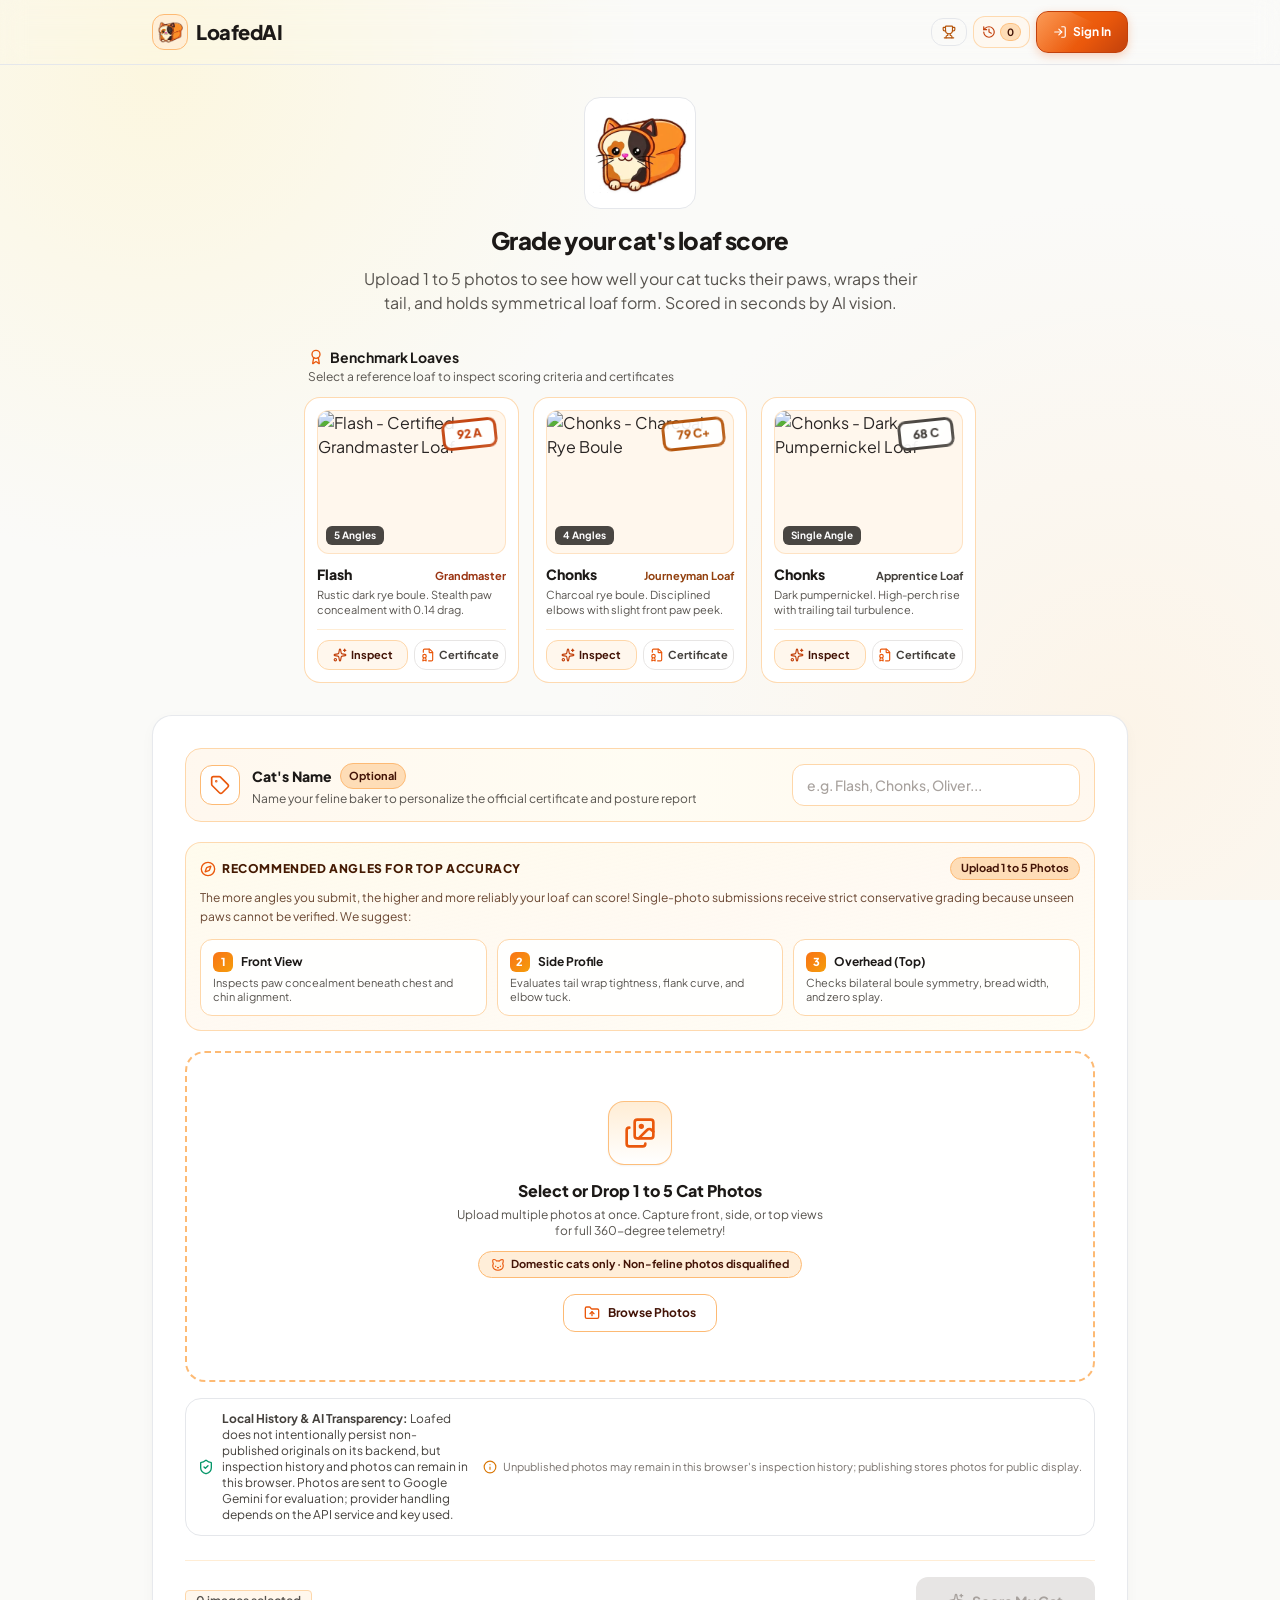
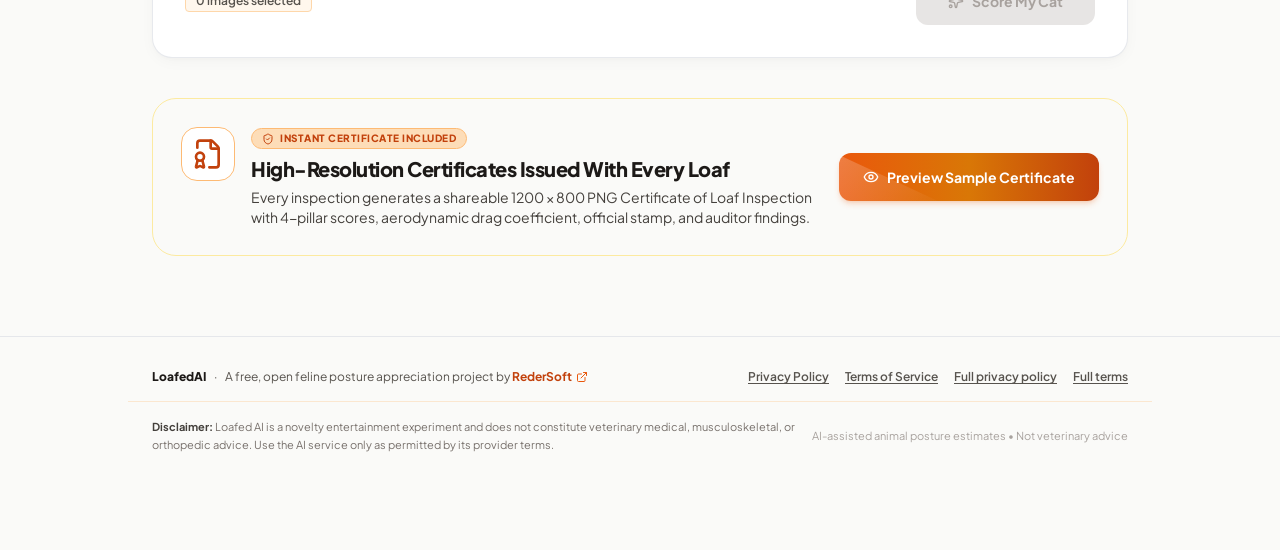
==== commit 9aaee469: "feat(ui): refine typography, editorial hierarchy, and calico aesthetic across all pages" ====
--- a/static/index.html
+++ b/static/index.html
@@ -92,7 +92,7 @@
 <body class="text-stone-800 antialiased selection:bg-orange-200 selection:text-orange-900 pb-16">
 
   <!-- Navigation Bar -->
-  <header class="border-b border-orange-200/80 bg-[#fffbf5]/95 backdrop-blur-md sticky top-0 z-40 shadow-xs shadow-orange-500/5">
+  <header class="border-b border-stone-200/90 bg-[#fafaf8]/95 backdrop-blur-md sticky top-0 z-40 shadow-xs shadow-orange-500/5">
     <div class="max-w-5xl mx-auto px-3 sm:px-6 h-16 flex items-center justify-between">
       <div class="flex items-center gap-2 sm:gap-3 min-w-0">
         <div class="w-9 h-9 sm:w-10 sm:h-10 rounded-xl bg-orange-100/80 border border-orange-300 flex items-center justify-center text-orange-700 shadow-xs p-1 shrink-0">
@@ -184,15 +184,12 @@
       <div class="mt-8 mb-2 text-left">
         <div class="flex items-center justify-between mb-3 px-1 flex-wrap gap-2">
           <div>
-            <h2 class="text-xs font-black uppercase tracking-wider text-orange-950 flex items-center gap-1.5">
+            <h2 class="text-sm font-bold text-stone-900 flex items-center gap-1.5">
               <i data-lucide="award" class="w-4 h-4 text-orange-600"></i>
               <span>Benchmark Loaves</span>
             </h2>
-            <p class="text-[11px] text-stone-600">Select any cat to inspect simulated scores and certificates</p>
-          </div>
-          <span class="text-[11px] font-bold text-orange-950 bg-orange-100/90 px-2.5 py-0.5 rounded-full border border-orange-300 shadow-2xs">
-            Reference Loaves
-          </span>
+            <p class="text-xs text-stone-600 mt-0.5">Select a reference loaf to inspect scoring criteria and certificates</p>
+          </div>
         </div>
 
         <div class="grid grid-cols-1 sm:grid-cols-3 gap-3.5">
@@ -436,7 +433,7 @@
       <div class="mt-6 pt-4 border-t border-orange-100 flex flex-col sm:flex-row items-center justify-between gap-4">
         <div class="text-xs text-stone-500 flex items-center gap-2">
           <span id="photoCountBadge" class="font-semibold text-stone-600 bg-orange-50 px-2.5 py-0.5 rounded border border-orange-200">0 images selected</span>
-          <span class="hidden sm:inline">&bull; Multimodal Computer Vision Engine</span>
+          <span class="hidden sm:inline">· AI vision inspection</span>
         </div>
 
         <button 
@@ -453,7 +450,7 @@
     </div>
 
     <!-- Official Bureau Certificate Showcase -->
-    <div class="mb-10 p-4 sm:p-7 rounded-3xl bg-gradient-to-r from-orange-100/90 via-amber-50 to-orange-100/80 border border-orange-300 shadow-xs relative overflow-hidden">
+    <div class="mb-10 p-4 sm:p-7 rounded-3xl bg-[#fffbf5] border border-amber-200/80 shadow-2xs relative overflow-hidden">
       <div class="flex flex-col md:flex-row items-center justify-between gap-6 relative z-10">
         <div class="flex items-start gap-4">
           <div class="w-13 h-13 rounded-2xl bg-white border border-orange-300 text-orange-700 flex items-center justify-center shrink-0 shadow-xs p-2.5">
@@ -636,11 +633,11 @@
         <!-- Top Header Ribbon -->
         <div class="scorecard-header-ribbon flex items-center justify-between gap-3 mb-6 pb-4 border-b border-orange-200/70 flex-wrap relative z-1 pr-12">
           <div class="flex items-center gap-2.5 flex-wrap">
-            <span class="inline-flex items-center gap-1.5 px-3 py-1 rounded-full bg-stone-900 text-amber-300 font-extrabold text-[11px] uppercase tracking-wider shadow-xs">
+            <span class="inline-flex items-center gap-1.5 px-2.5 py-1 rounded-lg bg-stone-900 text-amber-300 font-bold text-xs shadow-2xs">
               <i data-lucide="shield-check" class="w-3.5 h-3.5 text-amber-400"></i>
-              <span>Official Inspection Dossier</span>
+              <span>Inspection Dossier</span>
             </span>
-            <span class="text-xs font-mono font-bold text-stone-500" id="reportRefTag">DOSSIER #LF-2026-CERT</span>
+            <span class="text-xs text-stone-500 font-medium" id="reportRefTag">Ref #LF-2026-CERT</span>
           </div>
           <div class="flex items-center gap-2 text-stone-500 text-xs font-semibold">
             <i data-lucide="award" class="w-4 h-4 text-orange-600"></i>
@@ -986,7 +983,7 @@
 
       <!-- Submitted Angles Review Strip -->
       <div id="angleReviewStrip" class="bakery-card p-5 border border-orange-200/80 shadow-xs">
-        <h3 class="text-xs font-extrabold uppercase tracking-wider text-orange-950 mb-3 flex items-center gap-1.5">
+        <h3 class="text-xs font-bold text-stone-900 mb-3 flex items-center gap-1.5">
           <i data-lucide="layers" class="w-3.5 h-3.5 text-orange-700"></i>
           <span>Inspection Angles</span>
         </h3>
@@ -1000,7 +997,7 @@
         
         <!-- Badges Card -->
         <div class="bakery-card p-5 border border-orange-200/80 shadow-xs">
-          <h3 class="text-xs font-extrabold uppercase tracking-wider text-orange-950 mb-3 flex items-center gap-1.5">
+          <h3 class="text-xs font-bold text-stone-900 mb-3 flex items-center gap-1.5">
             <i data-lucide="award" class="w-3.5 h-3.5 text-orange-700"></i>
             <span>Honor Badges &amp; Demerits</span>
           </h3>
@@ -1011,7 +1008,7 @@
 
         <!-- Tips for Cat Card -->
         <div class="bakery-card p-5 border border-orange-200/80 shadow-xs">
-          <h3 class="text-xs font-extrabold uppercase tracking-wider text-orange-950 mb-3 flex items-center gap-1.5">
+          <h3 class="text-xs font-bold text-stone-900 mb-3 flex items-center gap-1.5">
             <i data-lucide="lightbulb" class="w-3.5 h-3.5 text-orange-700"></i>
             <span>Posture Recommendations</span>
           </h3>
@@ -1049,11 +1046,10 @@
   </main>
 
   <!-- Site Footer with Terms & Policies -->
-  <footer class="mt-20 border-t border-orange-200/80 bg-[#fffbf5]/95 py-8 text-stone-600 text-xs">
+  <footer class="mt-20 border-t border-stone-200/80 bg-[#fafaf8]/95 py-8 text-stone-600 text-xs">
     <div class="max-w-5xl mx-auto px-4 sm:px-6 flex flex-col sm:flex-row items-center justify-between gap-4">
       <div class="flex items-center gap-2 flex-wrap justify-center sm:justify-start">
-        <span class="font-black text-stone-900">LoafedAI</span>
-        <span>&bull;</span>
+        <span class="font-black text-stone-900">LoafedAI</span> <span>·</span>
         <span>A free, open feline posture appreciation project by <a href="https://redersoft.com" target="_blank" rel="noopener noreferrer" class="font-bold text-orange-700 hover:text-orange-900 hover:underline inline-flex items-center gap-1">RederSoft <i data-lucide="external-link" class="w-3 h-3 text-orange-600"></i></a></span>
       </div>
 
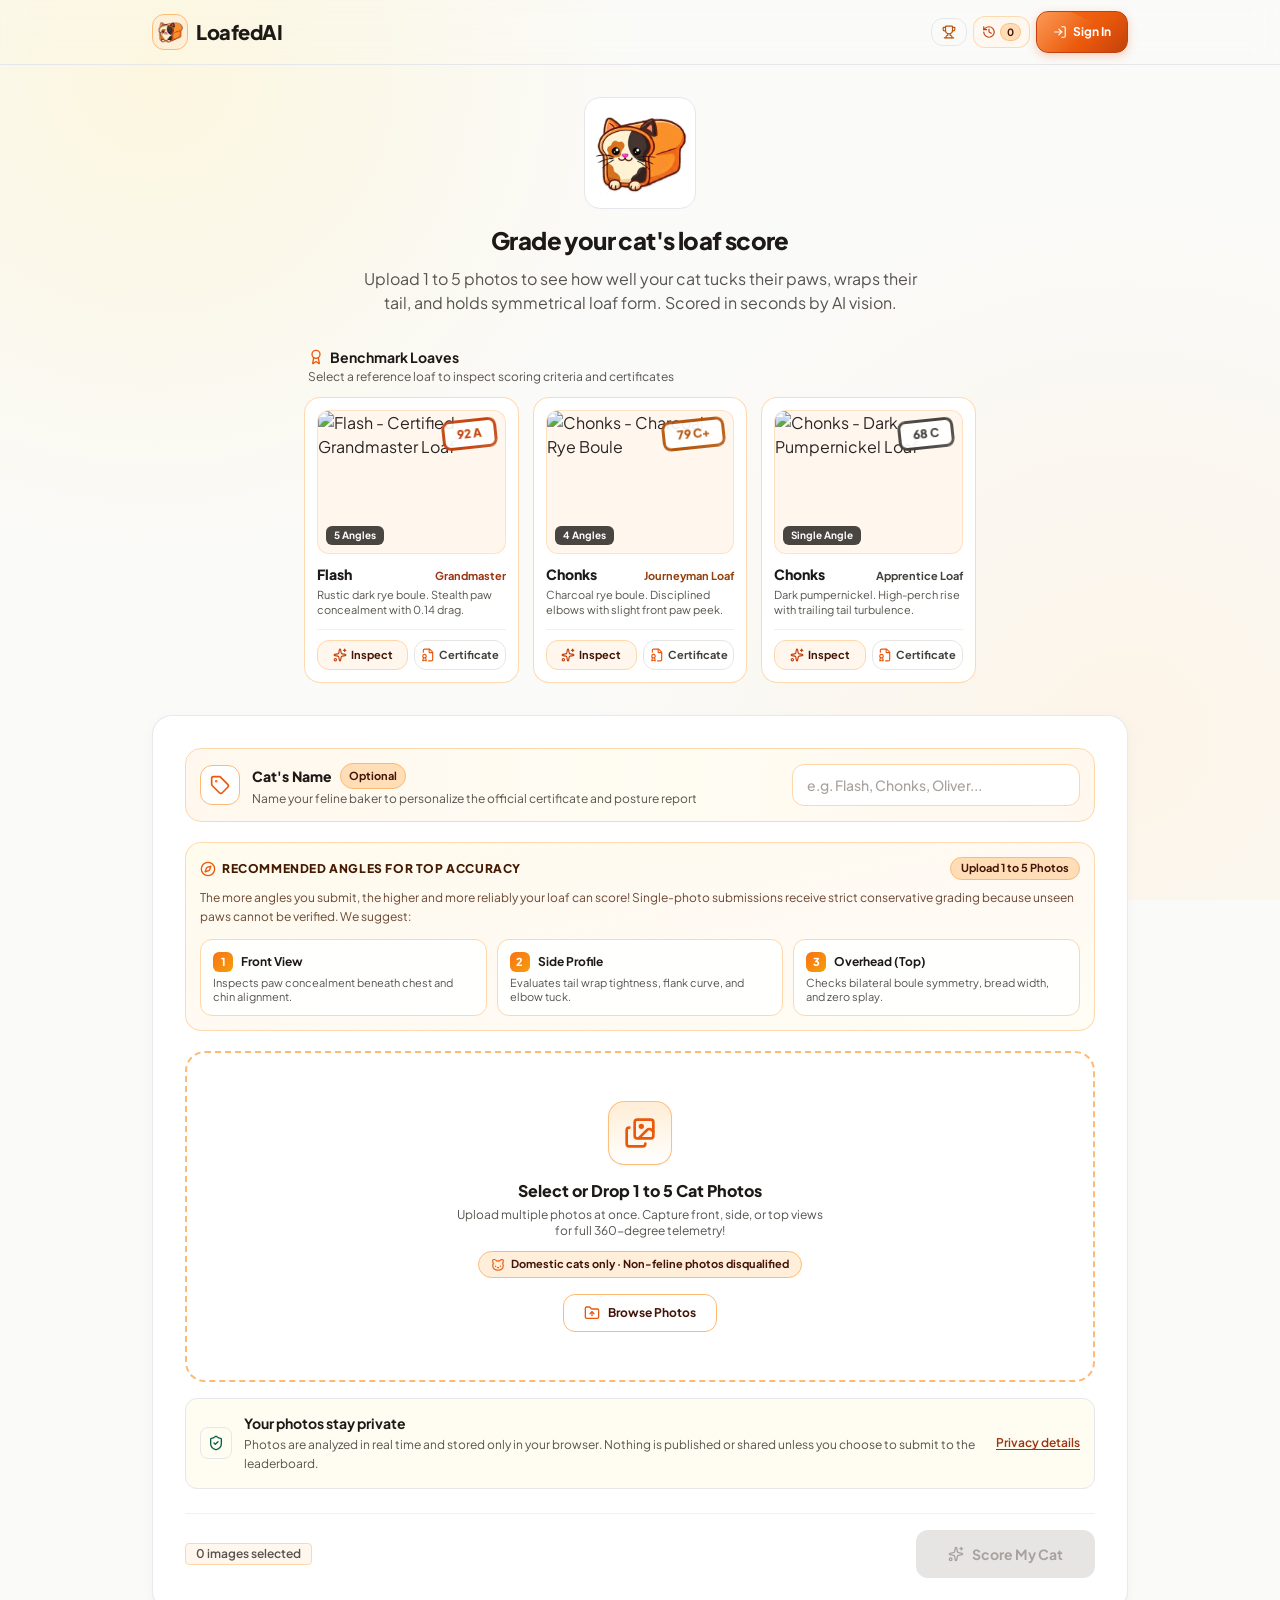
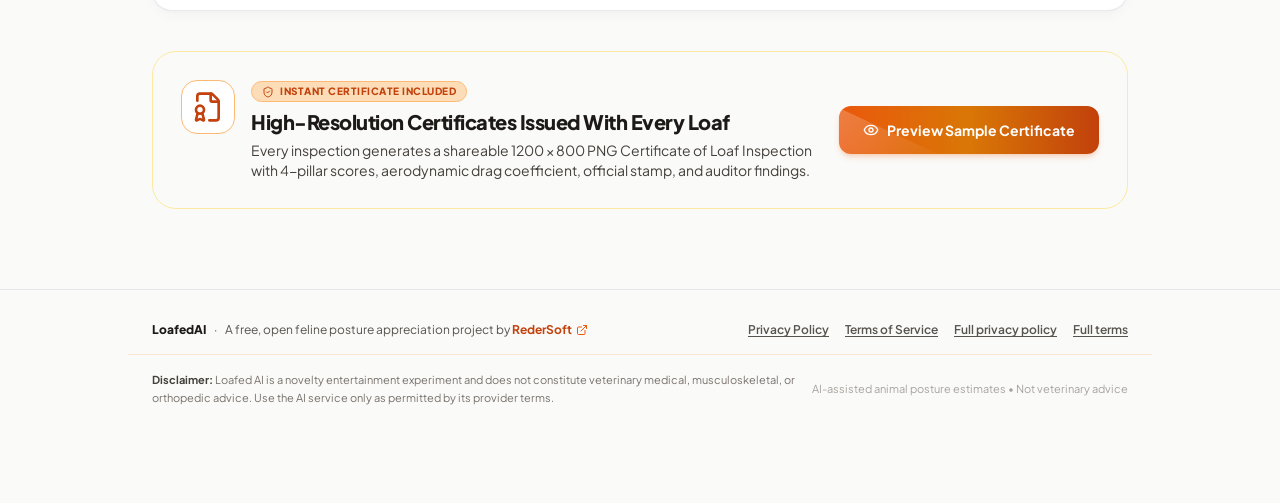
==== commit 009114d6: "feat(ui): simplify upload bay privacy notice into clean, user-friendly card" ====
--- a/static/index.html
+++ b/static/index.html
@@ -417,15 +417,21 @@
         </div>
 
         <!-- Privacy & Storage Transparency Notice -->
-        <div class="mt-4 p-3 sm:p-3.5 rounded-2xl bg-amber-50/80 border border-amber-200/90 flex flex-col sm:flex-row items-start sm:items-center justify-between gap-2.5 text-xs text-stone-700 shadow-2xs">
-          <div class="flex items-center gap-2">
-            <i data-lucide="shield-check" class="w-4 h-4 text-emerald-600 shrink-0"></i>
-            <span><strong>Local History &amp; AI Transparency:</strong> Loafed does not intentionally persist non-published originals on its backend, but inspection history and photos can remain in this browser. Photos are sent to Google Gemini for evaluation; provider handling depends on the API service and key used.</span>
-          </div>
-          <div class="flex items-center gap-1.5 text-stone-500 text-[11px] shrink-0">
-            <i data-lucide="info" class="w-3.5 h-3.5 text-amber-600 shrink-0"></i>
-            <span>Unpublished photos may remain in this browser's inspection history; publishing stores photos for public display.</span>
-          </div>
+        <div class="mt-4 p-3.5 sm:p-4 rounded-xl bg-amber-50/70 border border-amber-200/90 flex flex-col sm:flex-row items-start sm:items-center justify-between gap-3 text-xs text-stone-700 shadow-2xs">
+          <div class="flex items-center gap-3">
+            <div class="w-8 h-8 rounded-lg bg-emerald-100/90 border border-emerald-300/80 text-emerald-800 flex items-center justify-center shrink-0 shadow-2xs">
+              <i data-lucide="shield-check" class="w-4 h-4"></i>
+            </div>
+            <div>
+              <p class="font-bold text-stone-900 text-xs sm:text-sm">Your photos stay private</p>
+              <p class="text-stone-600 text-xs mt-0.5 leading-relaxed">
+                Photos are analyzed in real time and stored only in your browser. Nothing is published or shared unless you choose to submit to the leaderboard.
+              </p>
+            </div>
+          </div>
+          <button type="button" id="uploadPrivacyBtn" class="shrink-0 text-xs font-semibold text-orange-800 hover:text-orange-950 underline underline-offset-2 transition-colors cursor-pointer" aria-label="View Privacy Policy">
+            Privacy details
+          </button>
         </div>
       </div>
 
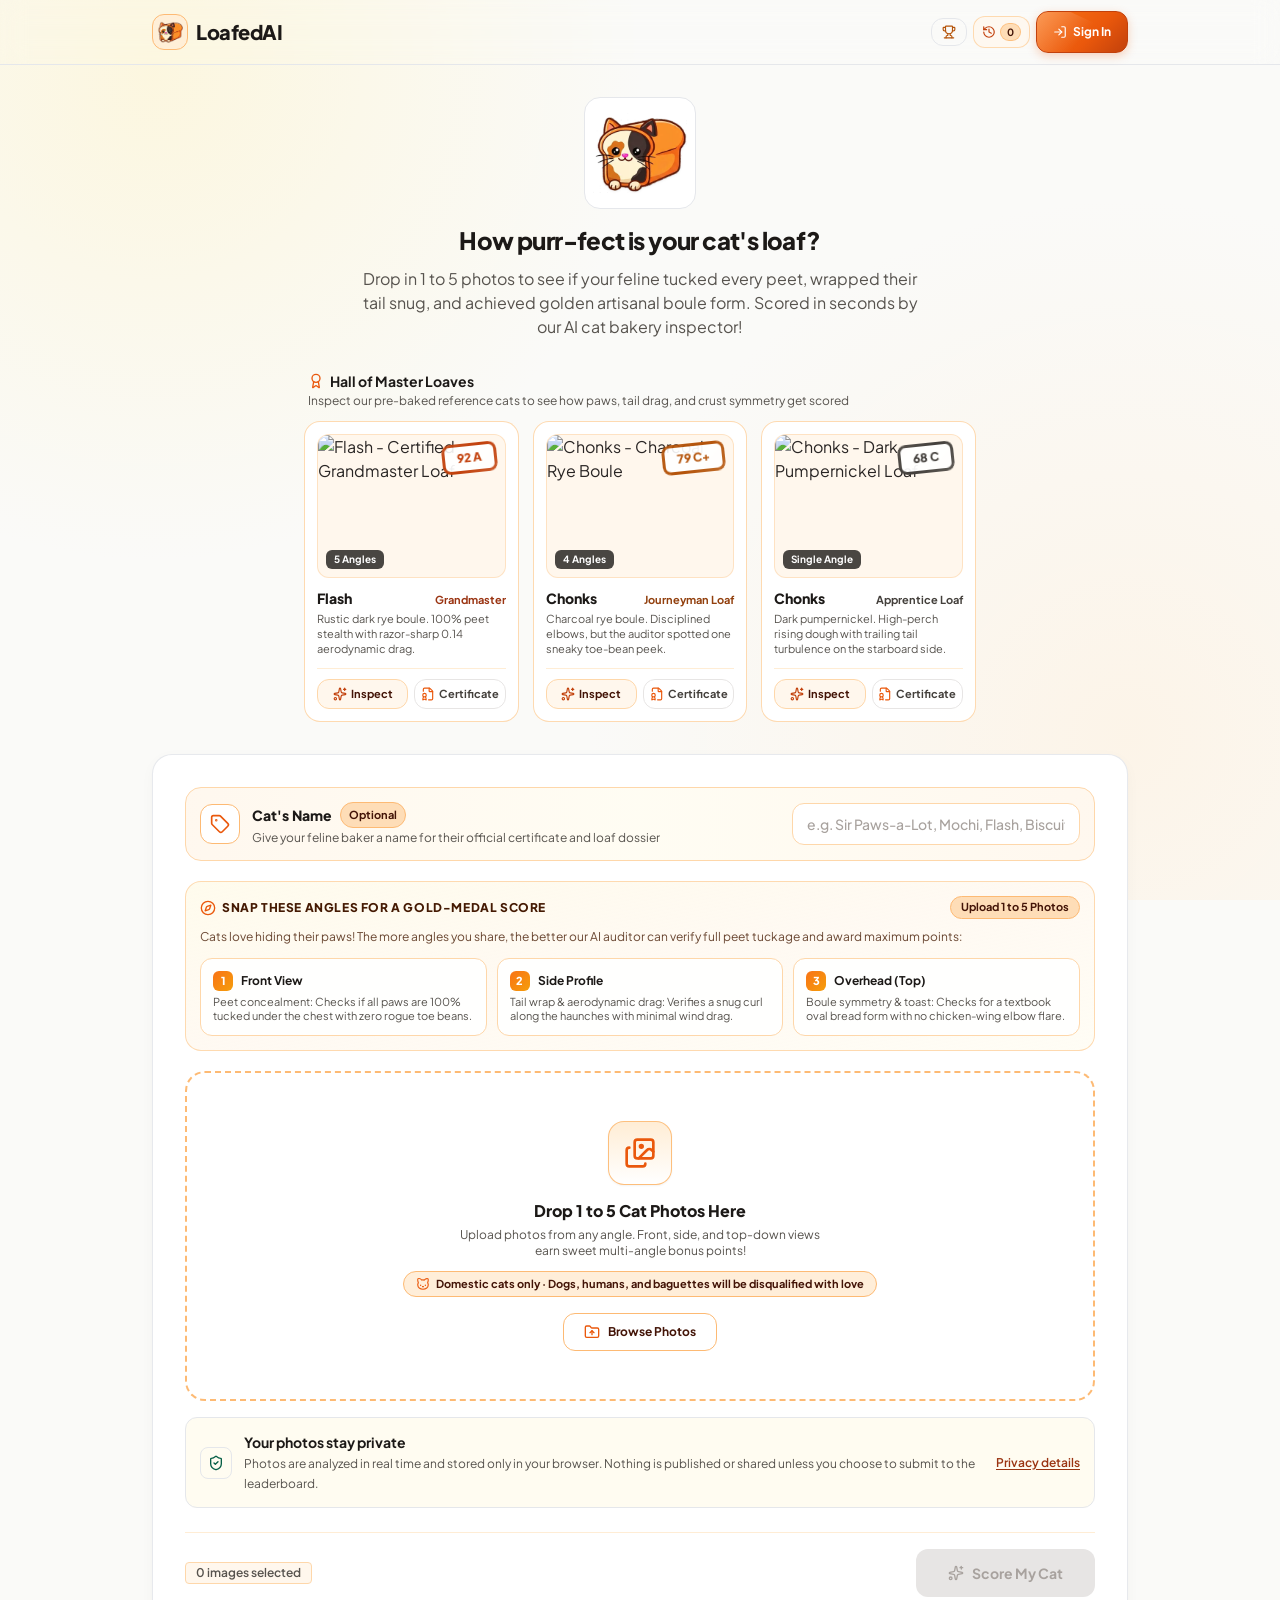
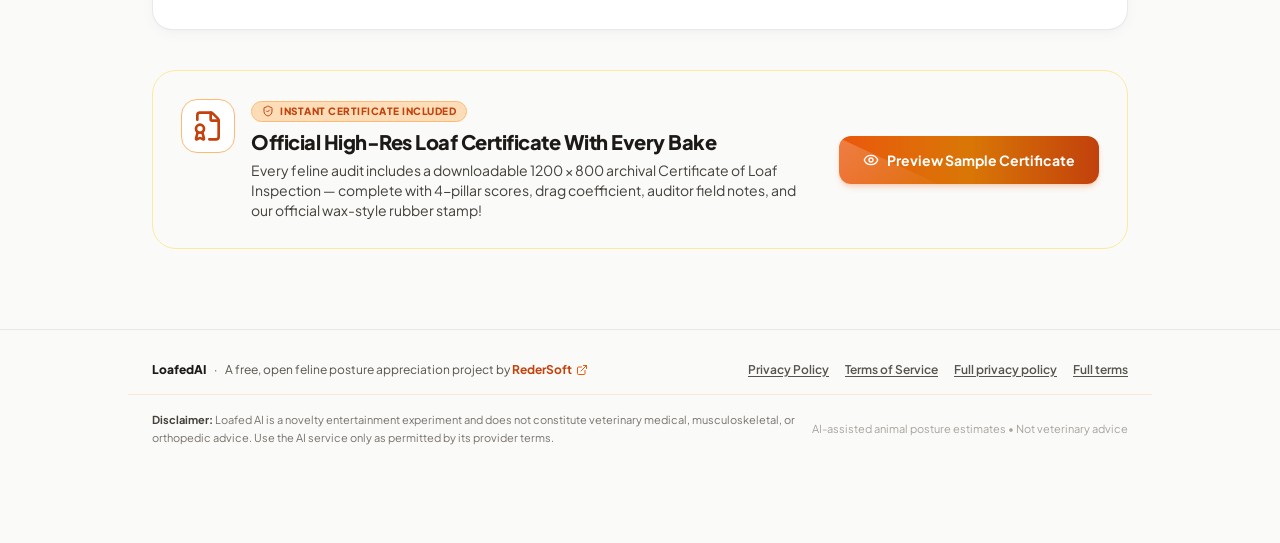
==== commit 72c712ac: "feat(copy): infuse cute, quirky, and professional bakery personality across site" ====
--- a/static/index.html
+++ b/static/index.html
@@ -106,7 +106,7 @@
             <span class="font-black text-lg sm:text-xl tracking-tight text-stone-900 truncate">LoafedAI</span>
             <span class="text-[10px] sm:text-xs text-stone-400 font-normal hidden xs:inline sm:inline">by <a href="https://redersoft.com" target="_blank" rel="noopener noreferrer" class="text-stone-600 hover:text-stone-900 font-medium transition-colors hover:underline">RederSoft</a></span>
           </div>
-          <p class="text-[11px] text-stone-500 hidden sm:block truncate">Feline posture &amp; loaf inspection</p>
+          <p class="text-[11px] text-stone-500 hidden sm:block truncate">Official Cat Loaf Inspection Bureau</p>
         </div>
       </div>
 
@@ -174,10 +174,10 @@
 
       
       <h1 class="text-2xl sm:text-4xl md:text-5xl font-black text-stone-900 tracking-tight leading-tight">
-        Grade your cat's loaf score
+        How purr-fect is your cat's loaf?
       </h1>
       <p class="mt-3 text-stone-600 text-sm sm:text-base leading-relaxed max-w-xl mx-auto">
-        Upload 1 to 5 photos to see how well your cat tucks their paws, wraps their tail, and holds symmetrical loaf form. Scored in seconds by AI vision.
+        Drop in 1 to 5 photos to see if your feline tucked every peet, wrapped their tail snug, and achieved golden artisanal boule form. Scored in seconds by our AI cat bakery inspector!
       </p>
 
       <!-- Benchmark Showcase Gallery -->
@@ -186,9 +186,9 @@
           <div>
             <h2 class="text-sm font-bold text-stone-900 flex items-center gap-1.5">
               <i data-lucide="award" class="w-4 h-4 text-orange-600"></i>
-              <span>Benchmark Loaves</span>
+              <span>Hall of Master Loaves</span>
             </h2>
-            <p class="text-xs text-stone-600 mt-0.5">Select a reference loaf to inspect scoring criteria and certificates</p>
+            <p class="text-xs text-stone-600 mt-0.5">Inspect our pre-baked reference cats to see how paws, tail drag, and crust symmetry get scored</p>
           </div>
         </div>
 
@@ -209,7 +209,7 @@
                 <h3 class="text-sm font-black text-stone-900">Flash</h3>
                 <span class="text-[11px] font-bold text-orange-800">Grandmaster</span>
               </div>
-              <p class="text-[11px] text-stone-600 mt-0.5 leading-snug">Rustic dark rye boule. Stealth paw concealment with 0.14 drag.</p>
+              <p class="text-[11px] text-stone-600 mt-0.5 leading-snug">Rustic dark rye boule. 100% peet stealth with razor-sharp 0.14 aerodynamic drag.</p>
             </div>
             <div class="mt-3 pt-2.5 border-t border-orange-100 flex items-center gap-1.5">
               <button type="button" class="load-benchmark-btn flex-1 min-h-[38px] sm:min-h-[40px] py-1.5 px-1.5 sm:px-2 rounded-xl bg-orange-50 hover:bg-orange-100 text-orange-950 text-[11px] sm:text-xs font-bold border border-orange-200 transition-all flex items-center justify-center gap-1 sm:gap-1.5 shadow-2xs active:scale-95 whitespace-nowrap btn-tactile" data-cat="flash" aria-label="Inspect Flash Loaf">
@@ -239,7 +239,7 @@
                 <h3 class="text-sm font-black text-stone-900">Chonks</h3>
                 <span class="text-[11px] font-bold text-amber-800">Journeyman Loaf</span>
               </div>
-              <p class="text-[11px] text-stone-600 mt-0.5 leading-snug">Charcoal rye boule. Disciplined elbows with slight front paw peek.</p>
+              <p class="text-[11px] text-stone-600 mt-0.5 leading-snug">Charcoal rye boule. Disciplined elbows, but the auditor spotted one sneaky toe-bean peek.</p>
             </div>
             <div class="mt-3 pt-2.5 border-t border-orange-100 flex items-center gap-1.5">
               <button type="button" class="load-benchmark-btn flex-1 min-h-[38px] sm:min-h-[40px] py-1.5 px-1.5 sm:px-2 rounded-xl bg-orange-50 hover:bg-orange-100 text-orange-950 text-[11px] sm:text-xs font-bold border border-orange-200 transition-all flex items-center justify-center gap-1 sm:gap-1.5 shadow-2xs active:scale-95 whitespace-nowrap btn-tactile" data-cat="chonks_79" aria-label="Inspect Chonks Loaf">
@@ -269,7 +269,7 @@
                 <h3 class="text-sm font-black text-stone-900">Chonks</h3>
                 <span class="text-[11px] font-bold text-stone-700">Apprentice Loaf</span>
               </div>
-              <p class="text-[11px] text-stone-600 mt-0.5 leading-snug">Dark pumpernickel. High-perch rise with trailing tail turbulence.</p>
+              <p class="text-[11px] text-stone-600 mt-0.5 leading-snug">Dark pumpernickel. High-perch rising dough with trailing tail turbulence on the starboard side.</p>
             </div>
             <div class="mt-3 pt-2.5 border-t border-orange-100 flex items-center gap-1.5">
               <button type="button" class="load-benchmark-btn flex-1 min-h-[38px] sm:min-h-[40px] py-1.5 px-1.5 sm:px-2 rounded-xl bg-orange-50 hover:bg-orange-100 text-orange-950 text-[11px] sm:text-xs font-bold border border-orange-200 transition-all flex items-center justify-center gap-1 sm:gap-1.5 shadow-2xs active:scale-95 whitespace-nowrap btn-tactile" data-cat="chonks_68" aria-label="Inspect Chonks Loaf">
@@ -305,14 +305,14 @@
               <span>Cat's Name</span>
               <span class="text-[11px] font-bold text-orange-950 bg-orange-200/80 px-2 py-0.5 rounded-full border border-orange-300">Optional</span>
             </label>
-            <p class="text-xs text-stone-600 mt-0.5">Name your feline baker to personalize the official certificate and posture report</p>
+            <p class="text-xs text-stone-600 mt-0.5">Give your feline baker a name for their official certificate and loaf dossier</p>
           </div>
         </div>
         <div class="relative sm:w-72">
           <input 
             type="text" 
             id="catNameInput" 
-            placeholder="e.g. Flash, Chonks, Oliver..." 
+            placeholder="e.g. Sir Paws-a-Lot, Mochi, Flash, Biscuit..." 
             maxlength="40"
             class="w-full px-3.5 py-2.5 rounded-xl border border-orange-200 bg-white focus:border-orange-500 focus:ring-2 focus:ring-orange-200 outline-none text-sm font-medium text-stone-900 placeholder:text-stone-400 transition-all shadow-xs"
           >
@@ -324,14 +324,14 @@
         <div class="flex items-center justify-between mb-2">
           <span class="text-xs font-extrabold text-amber-950 uppercase tracking-wider flex items-center gap-1.5 min-w-0 truncate">
             <i data-lucide="compass" class="w-4 h-4 text-orange-600"></i>
-            <span>Recommended Angles for Top Accuracy</span>
+            <span>Snap these angles for a gold-medal score</span>
           </span>
           <span class="text-[11px] font-bold text-orange-950 bg-orange-200/80 px-2.5 py-0.5 rounded-full border border-orange-300">
             Upload 1 to 5 Photos
           </span>
         </div>
         <p class="text-xs text-amber-950/80 mb-3 leading-relaxed">
-          The more angles you submit, the higher and more reliably your loaf can score! Single-photo submissions receive strict conservative grading because unseen paws cannot be verified. We suggest:
+          Cats love hiding their paws! The more angles you share, the better our AI auditor can verify full peet tuckage and award maximum points:
         </p>
         <div class="grid grid-cols-1 sm:grid-cols-3 gap-2.5">
           <div class="p-3 rounded-xl bg-white/95 border border-orange-200 shadow-2xs">
@@ -339,21 +339,21 @@
               <span class="w-5 h-5 rounded-md bg-gradient-to-br from-orange-500 to-amber-500 text-white font-extrabold text-[11px] flex items-center justify-center shadow-xs">1</span>
               <span class="text-xs font-bold text-stone-900">Front View</span>
             </div>
-            <p class="text-[11px] text-stone-600 leading-tight">Inspects paw concealment beneath chest and chin alignment.</p>
+            <p class="text-[11px] text-stone-600 leading-tight">Peet concealment: Checks if all paws are 100% tucked under the chest with zero rogue toe beans.</p>
           </div>
           <div class="p-3 rounded-xl bg-white/95 border border-orange-200 shadow-2xs">
             <div class="flex items-center gap-2 mb-1">
               <span class="w-5 h-5 rounded-md bg-gradient-to-br from-orange-500 to-amber-500 text-white font-extrabold text-[11px] flex items-center justify-center shadow-xs">2</span>
               <span class="text-xs font-bold text-stone-900">Side Profile</span>
             </div>
-            <p class="text-[11px] text-stone-600 leading-tight">Evaluates tail wrap tightness, flank curve, and elbow tuck.</p>
+            <p class="text-[11px] text-stone-600 leading-tight">Tail wrap & aerodynamic drag: Verifies a snug curl along the haunches with minimal wind drag.</p>
           </div>
           <div class="p-3 rounded-xl bg-white/95 border border-orange-200 shadow-2xs">
             <div class="flex items-center gap-2 mb-1">
               <span class="w-5 h-5 rounded-md bg-gradient-to-br from-orange-500 to-amber-500 text-white font-extrabold text-[11px] flex items-center justify-center shadow-xs">3</span>
               <span class="text-xs font-bold text-stone-900">Overhead (Top)</span>
             </div>
-            <p class="text-[11px] text-stone-600 leading-tight">Checks bilateral boule symmetry, bread width, and zero splay.</p>
+            <p class="text-[11px] text-stone-600 leading-tight">Boule symmetry & toast: Checks for a textbook oval bread form with no chicken-wing elbow flare.</p>
           </div>
         </div>
       </div>
@@ -372,13 +372,13 @@
           <div class="w-16 h-16 rounded-2xl bg-gradient-to-b from-orange-100 to-white text-orange-600 border border-orange-300/90 flex items-center justify-center mb-3.5 shadow-sm group-hover:scale-105 transition-transform">
             <i data-lucide="images" class="w-8 h-8"></i>
           </div>
-          <span class="font-extrabold text-stone-900 text-base mb-1">Select or Drop 1 to 5 Cat Photos</span>
+          <span class="font-extrabold text-stone-900 text-base mb-1">Drop 1 to 5 Cat Photos Here</span>
           <span class="text-xs text-stone-600 max-w-sm mb-3">
-            Upload multiple photos at once. Capture front, side, or top views for full 360-degree telemetry!
+            Upload photos from any angle. Front, side, and top-down views earn sweet multi-angle bonus points!
           </span>
           <div class="inline-flex items-center gap-1.5 px-3 py-1 rounded-full bg-orange-100/90 text-orange-950 text-[11px] font-bold border border-orange-300 mb-4 shadow-2xs">
             <i data-lucide="cat" class="w-3.5 h-3.5 text-orange-600"></i>
-            <span class="text-center">Domestic cats only · Non-feline photos disqualified</span>
+            <span class="text-center">Domestic cats only · Dogs, humans, and baguettes will be disqualified with love</span>
           </div>
           <button type="button" class="px-5 py-2.5 bg-white border border-orange-300 rounded-xl text-xs font-bold text-orange-950 shadow-2xs group-hover:border-orange-500 group-hover:bg-orange-50/80 transition-all flex items-center gap-2 pointer-events-none" aria-label="Browse Photos">
             <i data-lucide="folder-up" class="w-4 h-4 text-orange-600"></i>
@@ -468,10 +468,10 @@
               <span class="text-orange-700">Instant Certificate Included</span>
             </div>
             <h2 class="text-lg sm:text-xl font-black text-stone-900 tracking-tight">
-              High-Resolution Certificates Issued With Every Loaf
+              Official High-Res Loaf Certificate With Every Bake
             </h2>
             <p class="text-xs sm:text-sm text-stone-700 mt-1 max-w-xl leading-relaxed">
-              Every inspection generates a shareable 1200 &times; 800 PNG Certificate of Loaf Inspection with 4-pillar scores, aerodynamic drag coefficient, official stamp, and auditor findings.
+              Every feline audit includes a downloadable 1200 &times; 800 archival Certificate of Loaf Inspection — complete with 4-pillar scores, drag coefficient, auditor field notes, and our official wax-style rubber stamp!
             </p>
           </div>
         </div>
@@ -524,7 +524,7 @@
         <span>Baking in Progress</span>
       </div>
 
-      <h3 class="text-xl font-black text-stone-900 mb-1">Inspecting Cat Loaf...</h3>
+      <h3 class="text-xl font-black text-stone-900 mb-1">Baking Cat Loaf Dossier...</h3>
       <p id="loadingPhrase" class="text-orange-800 font-bold text-sm h-6 transition-all duration-300">Analyzing loaf posture and concealment...</p>
       
       <!-- Progress Bar with Molten Shimmer -->
@@ -593,7 +593,7 @@
               <span class="text-xs font-bold text-rose-800 bg-white/80 px-2.5 py-0.5 rounded-full border border-rose-200">Non-Feline Subject Detected</span>
             </div>
             <h3 class="text-xl sm:text-2xl font-black text-stone-900 tracking-tight mt-1 mb-2">
-              Disqualified: Non-Cat Photo Detected!
+              Disqualified: Non-Feline Imposter Detected!
             </h3>
             <div class="p-3.5 bg-white/90 rounded-2xl border border-rose-200 mb-3 shadow-2xs">
               <p class="text-[11px] font-extrabold uppercase tracking-wider text-rose-900 mb-0.5">Inspector Findings:</p>
@@ -602,7 +602,7 @@
               </p>
             </div>
             <p class="text-xs sm:text-sm text-stone-700 leading-relaxed mb-4">
-              Loafed AI is strictly calibrated to evaluate authentic domestic cat postures. Dogs, other animals, humans, pastries, memes, and household objects cannot receive an official loaf certificate or be submitted to the leaderboard.
+              LoafedAI is strictly calibrated to evaluate authentic living domestic cats. Dogs, humans, capybaras, memes, and actual bakery sourdough cannot receive an official cat loaf certificate or enter the leaderboard. Please try again with a real feline baker!
             </p>
             <div class="flex flex-wrap items-center gap-3">
               <button 
@@ -1086,9 +1086,9 @@
       <div class="w-14 h-14 mx-auto rounded-2xl bg-orange-100/80 border border-orange-300 text-orange-700 flex items-center justify-center mb-3 shadow-xs">
         <i data-lucide="clock" class="w-7 h-7"></i>
       </div>
-      <h3 class="text-lg font-bold text-stone-900 mb-1" id="ovenAlertTitle">Bakery Ovens at Daily Capacity</h3>
+      <h3 class="text-lg font-bold text-stone-900 mb-1" id="ovenAlertTitle">The Bakery Ovens Are at Daily Capacity!</h3>
       <p class="text-xs text-stone-600 leading-relaxed mb-6" id="ovenAlertBody">
-        Our public evaluation ovens have reached their daily limit for today! Fresh loaf inspection slots will open up tomorrow. In the meantime, you can inspect Flash's certified benchmark dataset below or explore today's champions on the Leaderboard.
+        Our public cat-loaf baking ovens have reached their limit for today! Fresh loaf inspection slots will open up tomorrow. In the meantime, inspect Flash's gold-standard loaf or browse today's top champions on the Leaderboard.
       </p>
       <div class="flex flex-col gap-2">
         <button id="ovenAlertPresetBtn" class="w-full py-2.5 rounded-xl bg-orange-50 hover:bg-orange-100 text-orange-950 font-bold text-xs border border-orange-200 transition-colors flex items-center justify-center gap-1.5 cursor-pointer" aria-label="Inspect Flash Benchmark">
--- a/static/style.min.css
+++ b/static/style.min.css
@@ -1 +1 @@
-html{-webkit-text-size-adjust:100%;touch-action:manipulation;scroll-behavior:smooth;overflow-x:hidden;max-width:100%;width:100%}:root{--font-sans:'Plus Jakarta Sans',system-ui,-apple-system,sans-serif;--font-serif:'Playfair Display',Georgia,serif;--bg-ground:#fafaf8;--bg-card:#ffffff;--calico-ginger:#d95d1e;--calico-ginger-hover:#c2410c;--calico-crust:#ea580c;--calico-amber:#d97706;--calico-butter:#fef3c7;--calico-cream:#fffbeb;--calico-border:#fed7aa;--calico-border-strong:#fdba74;--crust-gold:#d95d1e;--toast-border:#fed7aa;--text-primary:#1c1917;--text-muted:#78716c}body{font-family:var(--font-sans);background-color:#fafaf8;background-image:radial-gradient(circle at 12% 8%,rgba(254,243,199,0.5) 0%,transparent 35%),radial-gradient(circle at 88% 82%,rgba(255,237,213,0.45) 0%,transparent 40%);background-attachment:fixed;color:var(--text-primary);min-height:100vh;overflow-x:hidden;max-width:100%;width:100%;padding-bottom:max(4rem,env(safe-area-inset-bottom,2rem))}.font-serif{font-family:var(--font-serif)}.auditor-field-notes{font-family:var(--font-sans);font-size:0.875rem;font-style:normal;font-weight:500;line-height:1.7;letter-spacing:normal;color:#44403c}.bakery-card{background:#ffffff;border:1px solid rgba(229,231,235,0.9);box-shadow:0 4px 16px -2px rgba(28,25,23,0.04),0 2px 4px -1px rgba(28,25,23,0.02);border-radius:1.25rem;transition:all 0.25s cubic-bezier(0.16,1,0.3,1)}.bakery-card:hover{border-color:rgba(217,93,30,0.35);box-shadow:0 12px 28px -6px rgba(28,25,23,0.08),0 4px 8px -2px rgba(217,93,30,0.04)}.text-tabby-gradient{color:#c2410c;background:linear-gradient(135deg,#c2410c 0%,#ea580c 50%,#d97706 100%);-webkit-background-clip:text;-webkit-text-fill-color:transparent}.btn-tabby-primary{background:linear-gradient(135deg,#ea580c 0%,#d95d1e 55%,#c2410c 100%);color:#ffffff;box-shadow:0 4px 14px -2px rgba(217,93,30,0.35);transition:all 0.2s cubic-bezier(0.16,1,0.3,1)}.btn-tabby-primary:hover{background:linear-gradient(135deg,#f97316 0%,#ea580c 50%,#d95d1e 100%);box-shadow:0 6px 18px -2px rgba(217,93,30,0.45);transform:translateY(-1px)}.btn-tabby-primary:active{transform:translateY(0)}.upload-slot{position:relative;border:2px dashed #fdba74;background:#ffffff;border-radius:1.25rem;transition:all 0.2s cubic-bezier(0.16,1,0.3,1);cursor:pointer;overflow:hidden}.upload-slot:hover{border-color:#d95d1e;background:#fffaf5;box-shadow:0 8px 24px -6px rgba(217,93,30,0.12);transform:translateY(-1px)}.upload-slot.drag-over{border-color:#c2410c;background:#fff7ed;box-shadow:0 12px 28px -4px rgba(217,93,30,0.2);transform:scale(1.01)}.upload-slot.has-image{border-style:solid;border-color:#fb923c;background-color:#ffffff}.score-circle-svg{transform:rotate(-90deg);transform-origin:50% 50%}.score-circle-meter{stroke-dasharray:565.48;stroke-dashoffset:565.48;transition:stroke-dashoffset 1.8s cubic-bezier(0.16,1,0.3,1)}.stamp{display:inline-block;padding:0.25rem 0.75rem;text-transform:uppercase;font-weight:800;border:3px solid currentColor;border-radius:0.5rem;transform:rotate(-6deg);mask-image:linear-gradient(135deg,rgba(0,0,0,0.9) 0%,rgba(0,0,0,1) 50%,rgba(0,0,0,0.85) 100%);transition:transform 0.2s cubic-bezier(0.16,1,0.3,1)}.stamp-station-wrapper{position:relative;display:inline-flex;align-items:center;justify-content:center}.cat-stamper-tool{position:absolute;left:50%;bottom:-6px;width:4.75rem;height:6rem;margin-left:-2.375rem;pointer-events:none;z-index:40;opacity:0;transform:translateY(-160px) rotate(-14deg) scale(1.1);transform-origin:50% 95%;will-change:transform,opacity}@keyframes cat-stamper-slam-and-lift{0%{opacity:0;transform:translateY(-160px) rotate(-14deg) scale(1.15,1.15)}14%{opacity:1;transform:translateY(-28px) rotate(-6deg) scale(0.92,1.12)}26%{opacity:1;transform:translateY(4px) rotate(1deg) scale(1.24,0.72)}38%{opacity:1;transform:translateY(1px) rotate(-1deg) scale(1.06,0.94)}50%{opacity:1;transform:translateY(-18px) rotate(-3deg) scale(0.96,1.06)}72%{opacity:0.9;transform:translateY(-105px) rotate(-10deg) scale(1.05)}100%{opacity:0;transform:translateY(-175px) rotate(-15deg) scale(1.1)}}.cat-stamper-slamming{animation:cat-stamper-slam-and-lift 0.78s cubic-bezier(0.2,0.8,0.2,1) both !important}.stamp-shockwave-ring{position:absolute;left:50%;top:50%;width:3.75rem;height:3.75rem;margin-left:-1.875rem;margin-top:-1.875rem;border-radius:9999px;border:3px solid rgba(234,88,12,0.85);background:radial-gradient(circle,rgba(249,115,22,0.4) 0%,rgba(234,88,12,0) 70%);pointer-events:none;opacity:0;transform:scale(0.2);z-index:35}@keyframes stamp-shockwave-burst{0%,24%{opacity:0;transform:scale(0.2)}26%{opacity:0.95;transform:scale(0.65)}65%{opacity:0.35;transform:scale(1.85)}100%{opacity:0;transform:scale(2.3)}}.stamp-shockwave-active{animation:stamp-shockwave-burst 0.78s cubic-bezier(0.1,0.8,0.2,1) both}.stamp-particles-cluster{position:absolute;left:50%;top:50%;width:0;height:0;pointer-events:none;z-index:36}.stamp-ink-dot{position:absolute;width:6px;height:6px;border-radius:9999px;background-color:#ea580c;opacity:0}@keyframes stamp-particle-burst{0%,25%{opacity:0;transform:translate(0,0) scale(0.4)}26%{opacity:1;transform:translate(var(--p-tx),var(--p-ty)) scale(1.2)}60%{opacity:0.7;transform:translate(calc(var(--p-tx) * 1.3),calc(var(--p-ty) * 1.3)) scale(0.8)}100%{opacity:0;transform:translate(calc(var(--p-tx) * 1.5),calc(var(--p-ty) * 1.5)) scale(0)}}.p-tl{--p-tx:-24px;--p-ty:-20px}.p-tr{--p-tx:24px;--p-ty:-18px}.p-bl{--p-tx:-20px;--p-ty:20px}.p-br{--p-tx:22px;--p-ty:22px}.stamp-particles-active .stamp-ink-dot{animation:stamp-particle-burst 0.78s cubic-bezier(0.15,0.8,0.25,1) both}@keyframes stamp-slam{0%,25%{opacity:0;transform:scale(1.9) rotate(-18deg)}26%{opacity:1;transform:scale(1.22) rotate(-8deg);filter:drop-shadow(0 0 10px rgba(234,88,12,0.5))}45%{transform:scale(0.92) rotate(-5deg)}70%{transform:scale(1.06) rotate(-7deg)}100%{opacity:1;transform:scale(1) rotate(-6deg);filter:drop-shadow(0 1px 2px rgba(0,0,0,0.1))}}.stamp-slam{animation:stamp-slam 0.78s cubic-bezier(0.18,0.85,0.32,1.2) both !important;transform-origin:center center}@media (prefers-reduced-motion:reduce){.cat-stamper-tool,.stamp-shockwave-ring,.stamp-particles-cluster{display:none !important}.stamp-slam{animation-duration:0.01ms !important;opacity:1 !important;transform:none !important}}@keyframes pulse-gentle{0%,100%{transform:scale(1)}50%{transform:scale(1.03)}}.animate-pulse-gentle{animation:pulse-gentle 3s infinite ease-in-out}@keyframes float-slow{0%,100%{transform:translateY(0)}50%{transform:translateY(-6px)}}.animate-float{animation:float-slow 4s infinite ease-in-out}::-webkit-scrollbar{width:8px;height:8px}::-webkit-scrollbar-track{background:#fff7ed}::-webkit-scrollbar-thumb{background:#fed7aa;border-radius:4px}::-webkit-scrollbar-thumb:hover{background:#fb923c}#inspectorBay{scroll-margin-top:6rem}#loafAnglesButtons,#loafDetailsAnglesButtons{display:grid;grid-template-columns:repeat(auto-fit,minmax(min(100%,108px),1fr));overflow:visible;gap:0.375rem;min-width:0}#loafAnglesButtons>button,#loafDetailsAnglesButtons>button{box-sizing:border-box;width:100%;max-width:100%;min-width:0;justify-content:center;white-space:normal;text-align:center;line-height:1.2;padding:0.45rem 0.35rem}#loafAnglesButtons>button span,#loafDetailsAnglesButtons>button span{min-width:0;overflow-wrap:anywhere}.toast-card{pointer-events:auto;transform:translateY(12px) scale(0.97);opacity:0;transition:all 0.28s cubic-bezier(0.16,1,0.3,1)}.toast-card.show{transform:translateY(0) scale(1);opacity:1}.toast-card.hide{transform:translateY(8px) scale(0.95);opacity:0}:focus-visible{outline:2px solid #ea580c !important;outline-offset:2px !important}.sr-only{position:absolute !important;width:1px !important;height:1px !important;padding:0 !important;margin:-1px !important;overflow:hidden !important;clip:rect(0,0,0,0) !important;white-space:nowrap !important;border-width:0 !important}@media (prefers-reduced-motion:reduce){*,::before,::after{animation-duration:0.01ms !important;animation-iteration-count:1 !important;transition-duration:0.01ms !important;scroll-behavior:auto !important}}.leaderboard-filter-bar{display:flex !important;flex-direction:column !important;gap:0.75rem !important;background-color:rgba(255,255,255,0.96) !important;padding:0.5rem !important;border-radius:1.25rem !important;border:1px solid rgba(254,215,170,0.9) !important;box-shadow:0 1px 3px rgba(0,0,0,0.04),0 1px 2px rgba(0,0,0,0.02) !important;backdrop-filter:blur(12px) !important;-webkit-backdrop-filter:blur(12px) !important}@media (min-width:640px){.leaderboard-filter-bar{flex-direction:row !important;align-items:center !important;justify-content:space-between !important;padding:0.5rem 0.875rem !important;box-shadow:0 2px 8px -2px rgba(234,88,12,0.08),0 1px 3px rgba(0,0,0,0.03) !important}}.leaderboard-tabs-group{display:flex !important;flex-direction:row !important;align-items:center !important;background-color:#fff7ed !important;padding:0.25rem !important;border-radius:1rem !important;border:1px solid rgba(254,215,170,0.75) !important;gap:0.25rem !important;width:100% !important}@media (min-width:640px){.leaderboard-tabs-group{width:auto !important;padding:0.3125rem !important;border-radius:1.125rem !important;gap:0.35rem !important;box-shadow:inset 0 1px 2px rgba(234,88,12,0.04) !important}}.tab-filter-btn{display:inline-flex !important;align-items:center !important;justify-content:center !important;gap:0.35rem !important;padding:0.5rem 0.625rem !important;border-radius:0.75rem !important;font-size:0.75rem !important;font-weight:700 !important;color:#78716c !important;background-color:transparent !important;border:1px solid transparent !important;transition:all 0.18s cubic-bezier(0.16,1,0.3,1) !important;cursor:pointer !important;white-space:nowrap !important;min-height:38px !important;touch-action:manipulation !important;flex:1 1 0% !important;text-align:center !important;user-select:none !important}@media (min-width:640px){.tab-filter-btn{flex:initial !important;padding:0.5rem 1.25rem !important;font-size:0.8125rem !important;font-weight:700 !important;border-radius:0.8125rem !important;min-height:42px !important;gap:0.45rem !important}}.tab-filter-btn:hover:not(.active){background-color:#ffffff !important;color:#c2410c !important;border-color:rgba(254,215,170,0.9) !important;box-shadow:0 1px 4px rgba(234,88,12,0.1) !important}.tab-filter-btn:active{transform:translateY(1px) scale(0.98) !important}.tab-filter-btn.active{background:linear-gradient(135deg,#f97316 0%,#ea580c 55%,#c2410c 100%) !important;color:#ffffff !important;border:1px solid rgba(194,65,12,0.4) !important;box-shadow:0 2px 8px rgba(234,88,12,0.28),inset 0 1px 0 rgba(255,255,255,0.22) !important;font-weight:800 !important}.tab-filter-btn .tab-icon{width:14px !important;height:14px !important;flex-shrink:0 !important;display:none !important;transition:transform 0.18s ease !important}@media (min-width:480px){.tab-filter-btn .tab-icon{display:inline-block !important}}@media (min-width:640px){.tab-filter-btn .tab-icon{width:15px !important;height:15px !important}}.tab-filter-btn:hover:not(.active) .tab-icon{transform:scale(1.1) !important}.tab-filter-btn.active .tab-icon{color:#ffffff !important}.leaderboard-status-info{display:flex !important;align-items:center !important;padding:0.25rem 0.25rem !important;width:100% !important;justify-content:flex-end !important}@media (min-width:640px){.leaderboard-status-info{width:auto !important;padding:0 !important}}.leaderboard-status-badge{display:inline-flex !important;align-items:center !important;gap:0.5rem !important;padding:0.35rem 0.85rem !important;border-radius:9999px !important;background-color:#fff7ed !important;border:1px solid rgba(254,215,170,0.9) !important;font-size:0.75rem !important;font-weight:700 !important;color:#9a3412 !important;box-shadow:0 1px 2px rgba(234,88,12,0.05) !important;white-space:nowrap !important}.btn-header-signin{background:linear-gradient(135deg,#f97316 0%,#ea580c 60%,#c2410c 100%) !important;color:#ffffff !important;border:1px solid #c2410c !important;border-radius:0.75rem;font-weight:700;font-size:0.75rem;padding:0.5rem 1rem;display:inline-flex;align-items:center;gap:0.4rem;min-height:42px;box-shadow:0 3px 10px rgba(234,88,12,0.25);transition:all 0.2s cubic-bezier(0.16,1,0.3,1);cursor:pointer}.btn-header-signin:hover{background:linear-gradient(135deg,#fb923c 0%,#f97316 60%,#ea580c 100%) !important;box-shadow:0 6px 16px rgba(234,88,12,0.38);transform:translateY(-1px)}.btn-header-signin:active{transform:translateY(0)}.btn-header-signin.hidden,.btn-header-signin[hidden]{display:none !important}.hidden,[hidden]{display:none !important}html.user-logged-in #headerSignInBtn,body.user-logged-in #headerSignInBtn{display:none !important}html.user-logged-in #rollSubmitBakerTagBtn,body.user-logged-in #rollSubmitBakerTagBtn{display:none !important}#submitDisplayNameInput[readonly]{background-color:#fafaf9 !important;color:#57534e !important;cursor:default !important}#submitDisplayNameInput[readonly]:focus{border-color:#e7e5e4 !important;box-shadow:0 1px 2px rgba(0,0,0,0.03) !important}.right-0{right:0px !important}#headerUserDropdown{position:absolute !important;top:calc(100% + 0.5rem) !important;right:0px !important;left:auto !important;width:14rem !important;max-width:calc(100vw - 1.25rem) !important;box-shadow:0 14px 34px -4px rgba(0,0,0,0.16),0 4px 10px -2px rgba(234,88,12,0.08) !important;transform-origin:top right;z-index:50 !important}@media (max-width:640px){#headerUserDropdown{right:-0.25rem !important;width:min(15rem,calc(100vw - 1rem)) !important;font-size:0.8125rem}}.bg-orange-600{background-color:#ea580c !important}.hover\:bg-orange-700:hover{background-color:#c2410c !important}.bg-red-600{background-color:#dc2626 !important;color:#ffffff !important}.hover\:bg-red-700:hover{background-color:#b91c1c !important;color:#ffffff !important}.bg-amber-600{background-color:#d97706 !important}.pedestal-stage{display:flex;align-items:flex-end;justify-content:center;gap:1rem;max-width:900px;margin:0 auto 3rem auto;padding:0 0.5rem}@media (max-width:767px){.pedestal-stage{gap:0.5rem;padding:0}}.pedestal-step{display:flex;flex-direction:column;align-items:center;flex:1;max-width:280px;position:relative;transition:transform 0.25s cubic-bezier(0.16,1,0.3,1)}.pedestal-step:hover{transform:translateY(-4px)}.pedestal-step-1{order:2;z-index:10;transform:translateY(-10px)}.pedestal-step-1:hover{transform:translateY(-14px)}.pedestal-step-2{order:1;z-index:5}.pedestal-step-3{order:3;z-index:5}.pedestal-card{width:100%;background:#ffffff;border-radius:1.25rem 1.25rem 0 0;padding:1.25rem 1rem 1rem 1rem;box-shadow:0 8px 24px -4px rgba(41,37,36,0.08);border:1px solid rgba(251,146,60,0.25);border-bottom:none;display:flex;flex-direction:column;align-items:center;text-align:center;position:relative}@media (max-width:640px){.pedestal-card{padding:0.75rem 0.4rem;border-radius:1rem 1rem 0 0}}.pedestal-step-1 .pedestal-card{border:2px solid #f59e0b;border-bottom:none;background:linear-gradient(180deg,#fffdf8 0%,#ffffff 100%);box-shadow:0 12px 32px -4px rgba(245,158,11,0.25)}.pedestal-step-2 .pedestal-card{border:1.5px solid #cbd5e1;border-bottom:none;box-shadow:0 8px 20px -4px rgba(100,116,139,0.14)}.pedestal-step-3 .pedestal-card{border:1.5px solid #fdba74;border-bottom:none;box-shadow:0 8px 20px -4px rgba(234,88,12,0.12)}.pedestal-badge{display:inline-flex;align-items:center;gap:0.35rem;padding:0.25rem 0.65rem;border-radius:9999px;font-size:0.7rem;font-weight:800;letter-spacing:0.04em;text-transform:uppercase;margin-bottom:0.75rem;box-shadow:0 2px 6px rgba(0,0,0,0.06)}@media (max-width:640px){.pedestal-badge{padding:0.15rem 0.4rem;font-size:0.6rem;gap:0.2rem;margin-bottom:0.4rem}}.pedestal-badge-gold{background:linear-gradient(135deg,#fef08a 0%,#fde047 50%,#f59e0b 100%);color:#78350f;border:1px solid #d97706}.pedestal-badge-silver{background:linear-gradient(135deg,#f8fafc 0%,#e2e8f0 50%,#cbd5e1 100%);color:#1e293b;border:1px solid #94a3b8}.pedestal-badge-bronze{background:linear-gradient(135deg,#fff7ed 0%,#fed7aa 50%,#f97316 100%);color:#7c2d12;border:1px solid #ea580c}.pedestal-photo-frame{position:relative;width:120px;height:120px;border-radius:1.25rem;overflow:hidden;margin:0 auto 0.75rem auto;cursor:pointer;background-color:#ffedd5;transition:transform 0.2s cubic-bezier(0.16,1,0.3,1)}.pedestal-photo-frame:hover{transform:scale(1.05)}@media (max-width:640px){.pedestal-photo-frame{width:80px;height:80px;border-radius:0.85rem;margin-bottom:0.4rem}}.pedestal-step-1 .pedestal-photo-frame{width:140px;height:140px;border:3.5px solid #f59e0b;box-shadow:0 0 16px rgba(245,158,11,0.4),0 8px 16px rgba(0,0,0,0.1)}@media (max-width:640px){.pedestal-step-1 .pedestal-photo-frame{width:96px;height:96px;border-width:2.5px}}.pedestal-step-2 .pedestal-photo-frame{border:3px solid #94a3b8;box-shadow:0 0 12px rgba(148,163,184,0.35),0 6px 12px rgba(0,0,0,0.08)}.pedestal-step-3 .pedestal-photo-frame{border:3px solid #ea580c;box-shadow:0 0 12px rgba(234,88,12,0.3),0 6px 12px rgba(0,0,0,0.08)}.pedestal-photo-frame img{width:100%;height:100%;object-fit:cover;display:block;image-rendering:auto;image-rendering:smooth;image-rendering:high-quality;backface-visibility:hidden;transform:translateZ(0)}.pedestal-stamp{position:absolute;bottom:6px;right:6px;background:rgba(255,255,255,0.96);border:2px solid #ea580c;color:#c2410c;font-size:0.65rem;font-weight:900;padding:0.1rem 0.35rem;border-radius:0.35rem;box-shadow:0 2px 6px rgba(0,0,0,0.12);transform:rotate(-4deg)}@media (max-width:640px){.pedestal-stamp{font-size:0.525rem;padding:0.05rem 0.2rem;bottom:3px;right:3px;border-width:1.5px}}.pedestal-pillar{width:100%;border-radius:0 0 1.25rem 1.25rem;display:flex;flex-direction:column;align-items:center;justify-content:center;position:relative;box-shadow:inset 0 2px 4px rgba(255,255,255,0.6),0 10px 24px -4px rgba(0,0,0,0.12)}@media (max-width:640px){.pedestal-pillar{border-radius:0 0 0.85rem 0.85rem}}.pedestal-pillar-1{height:140px;background:linear-gradient(180deg,#fef3c7 0%,#fde68a 25%,#f59e0b 80%,#d97706 100%);border:2px solid #b45309;border-top:4px solid #fef08a}@media (max-width:640px){.pedestal-pillar-1{height:95px}}.pedestal-pillar-2{height:95px;background:linear-gradient(180deg,#f8fafc 0%,#e2e8f0 30%,#cbd5e1 80%,#94a3b8 100%);border:2px solid #64748b;border-top:4px solid #ffffff}@media (max-width:640px){.pedestal-pillar-2{height:65px}}.pedestal-pillar-3{height:65px;background:linear-gradient(180deg,#fff7ed 0%,#ffedd5 30%,#fed7aa 80%,#f97316 100%);border:2px solid #c2410c;border-top:4px solid #ffedd5}@media (max-width:640px){.pedestal-pillar-3{height:45px}}.pedestal-number{font-family:var(--font-serif);font-weight:900;line-height:1;user-select:none}.pedestal-pillar-1 .pedestal-number{font-size:3.5rem;color:#78350f;text-shadow:0 2px 0 rgba(255,255,255,0.5),0 -1px 0 rgba(0,0,0,0.15)}@media (max-width:640px){.pedestal-pillar-1 .pedestal-number{font-size:2.25rem}}.pedestal-pillar-2 .pedestal-number{font-size:2.75rem;color:#334155;text-shadow:0 2px 0 rgba(255,255,255,0.7),0 -1px 0 rgba(0,0,0,0.15)}@media (max-width:640px){.pedestal-pillar-2 .pedestal-number{font-size:1.85rem}}.pedestal-pillar-3 .pedestal-number{font-size:2.25rem;color:#7c2d12;text-shadow:0 2px 0 rgba(255,255,255,0.5),0 -1px 0 rgba(0,0,0,0.15)}@media (max-width:640px){.pedestal-pillar-3 .pedestal-number{font-size:1.5rem}}.pedestal-pillar-label{font-size:0.65rem;font-weight:800;text-transform:uppercase;letter-spacing:0.08em;opacity:0.85;margin-top:0.15rem}@media (max-width:640px){.pedestal-pillar-label{display:none}}.pedestal-pillar-1 .pedestal-pillar-label{color:#78350f}.pedestal-pillar-2 .pedestal-pillar-label{color:#334155}.pedestal-pillar-3 .pedestal-pillar-label{color:#7c2d12}#closeResultsSectionBtn{position:absolute !important;top:1.25rem !important;right:1.25rem !important;width:36px !important;height:36px !important;min-width:36px !important;min-height:36px !important;border-radius:0.75rem !important;background:rgba(255,255,255,0.95) !important;border:1px solid rgba(251,146,60,0.4) !important;color:#78716c !important;display:flex !important;align-items:center !important;justify-content:center !important;cursor:pointer !important;z-index:30 !important;transition:all 0.2s cubic-bezier(0.16,1,0.3,1) !important;box-shadow:0 1px 3px rgba(0,0,0,0.05) !important}#closeResultsSectionBtn:hover{background-color:#fee2e2 !important;border-color:#fca5a5 !important;color:#dc2626 !important;transform:scale(1.06);box-shadow:0 2px 8px rgba(220,38,38,0.18) !important}#closeResultsSectionBtn:active{transform:scale(0.95)}@media (max-width:640px){#closeResultsSectionBtn{top:0.875rem !important;right:0.875rem !important;width:32px !important;height:32px !important;min-width:32px !important;min-height:32px !important}}.scorecard-header-ribbon{padding-right:3.5rem !important}@media (max-width:640px){.scorecard-header-ribbon{padding-right:2.75rem !important}}.scorecard-main-layout{display:flex !important;flex-direction:column !important;gap:1.5rem !important;width:100% !important}@media (min-width:1024px){.scorecard-main-layout{flex-direction:row !important;align-items:center !important;justify-content:space-between !important;gap:2rem !important}}.scorecard-telemetry-cluster{display:flex !important;flex-direction:column !important;align-items:center !important;text-align:center !important;gap:1.5rem !important;width:100% !important;min-width:0 !important}@media (min-width:640px){.scorecard-telemetry-cluster{flex-direction:row !important;align-items:center !important;text-align:left !important;gap:2rem !important}}@media (min-width:1024px){.scorecard-telemetry-cluster{flex:1 1 0% !important;min-width:0 !important}}.scorecard-dial-wrap{flex-shrink:0 !important;display:flex !important;align-items:center !important;justify-content:center !important}.scorecard-details-wrap{flex:1 1 0% !important;min-width:0 !important;max-width:100% !important}.scorecard-actions-cluster{width:100% !important;display:flex !important;flex-direction:column !important;gap:0.625rem !important;min-width:0 !important}@media (min-width:640px) and (max-width:1023px){.scorecard-actions-cluster{display:grid !important;grid-template-columns:repeat(2,minmax(0,1fr)) !important;gap:0.625rem !important;margin-top:0.5rem !important}}@media (min-width:1024px){.scorecard-actions-cluster{width:280px !important;min-width:280px !important;max-width:280px !important;flex-shrink:0 !important;margin-top:0 !important}}.scorecard-actions-cluster button,.btn-submit-leaderboard,.btn-download-cert,.btn-download-story,.btn-share-scorecard,.btn-grade-own,.btn-copy-summary,.btn-new-inspection{width:100% !important;min-height:46px !important;padding:0.625rem 1rem !important;border-radius:0.75rem !important;font-weight:700 !important;font-size:0.8125rem !important;display:inline-flex !important;align-items:center !important;justify-content:center !important;gap:0.5rem !important;box-sizing:border-box !important;transition:all 0.2s cubic-bezier(0.16,1,0.3,1) !important;cursor:pointer !important;text-decoration:none !important;line-height:1.25 !important;position:relative !important;overflow:hidden !important}.scorecard-actions-cluster button:active,.btn-submit-leaderboard:active,.btn-download-cert:active,.btn-download-story:active,.btn-share-scorecard:active,.btn-grade-own:active,.btn-copy-summary:active,.btn-new-inspection:active{transform:translateY(1.5px) scale(0.985) !important}.btn-submit-leaderboard{background:linear-gradient(135deg,#b45309 0%,#d97706 35%,#ea580c 70%,#c2410c 100%) !important;color:#ffffff !important;border:1.5px solid #d97706 !important;box-shadow:0 4px 16px rgba(217,119,6,0.45),0 2px 4px rgba(0,0,0,0.1) !important}.btn-submit-leaderboard:hover{background:linear-gradient(135deg,#d97706 0%,#f59e0b 35%,#ea580c 70%,#b45309 100%) !important;box-shadow:0 6px 22px rgba(217,119,6,0.6),0 3px 6px rgba(0,0,0,0.12) !important;transform:translateY(-1px)}.btn-download-cert{background:linear-gradient(135deg,#c2410c 0%,#b45309 50%,#9a3412 100%) !important;color:#ffffff !important;border:1px solid #78350f !important;box-shadow:0 4px 16px rgba(180,83,9,0.35) !important}.btn-download-cert:hover{background:linear-gradient(135deg,#ea580c 0%,#d97706 50%,#c2410c 100%) !important;box-shadow:0 6px 20px rgba(180,83,9,0.45) !important;transform:translateY(-1px)}.loaf-cert-download-btn{background:linear-gradient(135deg,#d97706 0%,#ea580c 100%) !important;color:#ffffff !important;border:1px solid #c2410c !important;box-shadow:0 4px 14px rgba(194,65,12,0.3) !important}.loaf-cert-download-btn:hover{background:linear-gradient(135deg,#b45309 0%,#c2410c 100%) !important;box-shadow:0 6px 18px rgba(194,65,12,0.4) !important}#badgesContainer{width:100%;justify-content:center;align-content:center;gap:0.75rem}#badgesContainer>*{max-width:100%;text-align:center}.btn-download-story{background:linear-gradient(135deg,#e11d48 0%,#db2777 50%,#f59e0b 100%) !important;color:#ffffff !important;border:1px solid #be123c !important;box-shadow:0 4px 14px rgba(225,29,72,0.35) !important}.btn-download-story:hover{background:linear-gradient(135deg,#f43f5e 0%,#ec4899 50%,#d97706 100%) !important;box-shadow:0 6px 18px rgba(225,29,72,0.5) !important;transform:translateY(-1px)}.btn-share-scorecard{background:linear-gradient(135deg,#d97706 0%,#f97316 50%,#ea580c 100%) !important;color:#ffffff !important;border:1px solid #b45309 !important;box-shadow:0 4px 14px rgba(217,119,6,0.35) !important}.btn-share-scorecard:hover{background:linear-gradient(135deg,#f59e0b 0%,#fb923c 50%,#f97316 100%) !important;box-shadow:0 6px 18px rgba(217,119,6,0.5) !important;transform:translateY(-1px)}.btn-grade-own{background:linear-gradient(135deg,#ea580c 0%,#f97316 50%,#d97706 100%) !important;color:#ffffff !important;border:1px solid #c2410c !important;box-shadow:0 4px 14px rgba(234,88,12,0.35) !important}.btn-grade-own:hover{background:linear-gradient(135deg,#f97316 0%,#fb923c 50%,#ea580c 100%) !important;box-shadow:0 6px 18px rgba(234,88,12,0.5) !important;transform:translateY(-1px)}.btn-copy-summary{background-color:#ffffff !important;color:#292524 !important;border:1.5px solid #fed7aa !important;box-shadow:0 1px 3px rgba(0,0,0,0.04) !important}.btn-copy-summary:hover{background-color:#fffaf5 !important;border-color:#f97316 !important;color:#431407 !important;box-shadow:0 3px 10px rgba(234,88,12,0.12) !important;transform:translateY(-1px)}.btn-new-inspection{background-color:#fff7ed !important;color:#7c2d12 !important;border:1.5px solid #fdba74 !important;box-shadow:0 1px 3px rgba(234,88,12,0.08) !important}.btn-new-inspection:hover{background-color:#ffedd5 !important;border-color:#f97316 !important;color:#431407 !important;box-shadow:0 3px 10px rgba(234,88,12,0.15) !important;transform:translateY(-1px)}.hidden,[hidden],button.hidden,.scorecard-actions-cluster button.hidden,.btn-submit-leaderboard.hidden,.btn-download-cert.hidden,.btn-download-story.hidden,.btn-share-scorecard.hidden,.btn-grade-own.hidden,.btn-copy-summary.hidden,.btn-new-inspection.hidden{display:none !important}.modal-icon-badge{width:52px !important;height:52px !important;min-width:52px !important;min-height:52px !important;max-width:52px !important;max-height:52px !important;border-radius:1.125rem !important;background:linear-gradient(135deg,#fff7ed 0%,#ffedd5 50%,#fed7aa 100%) !important;border:1.5px solid rgba(251,146,60,0.45) !important;color:#ea580c !important;display:flex !important;align-items:center !important;justify-content:center !important;margin:0 auto 0.875rem auto !important;box-shadow:0 4px 14px -2px rgba(234,88,12,0.22),inset 0 1px 1px rgba(255,255,255,0.9) !important;transition:transform 0.2s cubic-bezier(0.16,1,0.3,1),box-shadow 0.2s ease !important}.modal-icon-badge:hover{transform:scale(1.06) translateY(-1px);box-shadow:0 6px 18px -2px rgba(234,88,12,0.30),inset 0 1px 1px rgba(255,255,255,0.9) !important}.modal-close-btn{position:absolute !important;top:1rem !important;right:1rem !important;width:34px !important;height:34px !important;min-width:34px !important;min-height:34px !important;border-radius:9999px !important;background-color:#fafaf9 !important;border:1px solid #e7e5e4 !important;color:#78716c !important;display:flex !important;align-items:center !important;justify-content:center !important;cursor:pointer !important;transition:all 0.2s cubic-bezier(0.16,1,0.3,1) !important;box-shadow:0 1px 3px rgba(0,0,0,0.04) !important;z-index:20 !important;padding:0 !important}.modal-close-btn::after{content:'';position:absolute;inset:-6px;border-radius:9999px}.modal-close-btn:hover{background-color:#fee2e2 !important;border-color:#fca5a5 !important;color:#dc2626 !important;transform:rotate(90deg) scale(1.08);box-shadow:0 2px 8px rgba(220,38,38,0.15) !important}.modal-close-btn:active{transform:rotate(90deg) scale(0.96)}.btn-google-signin{width:100% !important;min-height:48px !important;padding:0.75rem 1rem !important;border-radius:0.75rem !important;border:1.5px solid #e7e5e4 !important;background-color:#ffffff !important;color:#292524 !important;font-size:0.875rem !important;font-weight:700 !important;display:flex !important;align-items:center !important;justify-content:center !important;gap:0.75rem !important;box-shadow:0 2px 6px rgba(0,0,0,0.04) !important;transition:all 0.2s cubic-bezier(0.16,1,0.3,1) !important;cursor:pointer !important}.btn-google-signin:hover{background-color:#fafaf9 !important;border-color:#ea580c !important;box-shadow:0 4px 14px rgba(234,88,12,0.15) !important;transform:translateY(-1px)}.btn-cognito-signin{width:100% !important;min-height:48px !important;padding:0.75rem 1rem !important;border-radius:0.75rem !important;background:linear-gradient(135deg,#f97316 0%,#ea580c 60%,#c2410c 100%) !important;color:#ffffff !important;border:1px solid #c2410c !important;font-size:0.875rem !important;font-weight:700 !important;display:flex !important;align-items:center !important;justify-content:center !important;gap:0.5rem !important;box-shadow:0 4px 14px rgba(234,88,12,0.3) !important;transition:all 0.2s cubic-bezier(0.16,1,0.3,1) !important;cursor:pointer !important}.btn-cognito-signin:hover{background:linear-gradient(135deg,#fb923c 0%,#f97316 60%,#ea580c 100%) !important;box-shadow:0 6px 18px rgba(234,88,12,0.4) !important;transform:translateY(-1px)}#authLeaderboardPrivacyCallout{margin-bottom:1.25rem !important}.auth-divider{position:relative !important;margin-top:1.25rem !important;margin-bottom:1.25rem !important;display:flex !important;align-items:center !important;justify-content:center !important;width:100% !important}.auth-divider-line{flex-grow:1 !important;border-top:1px solid #e7e5e4 !important}.auth-divider-text{background-color:#ffffff !important;padding:0 0.875rem !important;font-size:0.6875rem !important;font-weight:700 !important;color:#78716c !important;text-transform:uppercase !important;letter-spacing:0.06em !important;white-space:nowrap !important;flex-shrink:0 !important}.auth-tabs-wrapper{display:grid !important;grid-template-columns:repeat(2,minmax(0,1fr)) !important;padding:0.3125rem !important;background-color:#f5f5f4 !important;border-radius:0.875rem !important;border:1px solid rgba(231,229,228,0.8) !important;margin-bottom:1.25rem !important;gap:0.25rem !important}.auth-tab-btn{min-height:40px !important;padding:0.5rem 0.625rem !important;border-radius:0.625rem !important;font-weight:700 !important;font-size:0.75rem !important;line-height:1.2 !important;transition:all 0.15s ease !important;cursor:pointer !important;text-align:center !important;border:none !important;display:flex !important;align-items:center !important;justify-content:center !important}.auth-tab-prefix{display:none}@media (min-width:480px){.auth-tab-prefix{display:inline;margin-right:0.25rem}}.benchmark-card{min-width:0 !important;overflow:hidden !important}.benchmark-card .load-benchmark-btn,.benchmark-card .preview-cert-btn{flex:1 1 0% !important;min-width:0 !important}@media (min-width:640px) and (max-width:820px){.benchmark-card .load-benchmark-btn,.benchmark-card .preview-cert-btn{padding-left:0.25rem !important;padding-right:0.25rem !important;font-size:10.5px !important;letter-spacing:-0.025em !important;gap:0.25rem !important}.benchmark-card .load-benchmark-btn i,.benchmark-card .preview-cert-btn i{width:0.8rem !important;height:0.8rem !important}}.auth-tab-btn.active{background-color:#ffffff !important;color:#1c1917 !important;box-shadow:0 2px 6px rgba(0,0,0,0.08) !important}.auth-tab-btn:not(.active){background-color:transparent !important;color:#78716c !important}.auth-tab-btn:not(.active):hover{color:#ea580c !important;background-color:rgba(255,237,213,0.3) !important}.auth-notice-error{background-color:#fef2f2 !important;border:1px solid #fecaca !important;color:#b91c1c !important}.auth-notice-success{background-color:#f0fdf4 !important;border:1px solid #bbf7d0 !important;color:#15803d !important}.input-with-icon-wrapper{position:relative !important;display:flex !important;align-items:center !important;width:100% !important}.input-icon-left{position:absolute !important;left:0.875rem !important;top:50% !important;transform:translateY(-50%) !important;width:1.125rem !important;height:1.125rem !important;color:#a8a29e !important;pointer-events:none !important;display:flex !important;align-items:center !important;justify-content:center !important;z-index:10 !important;flex-shrink:0 !important;transition:color 0.18s ease,transform 0.18s ease !important}.input-with-icon-wrapper:focus-within .input-icon-left{color:#ea580c !important;transform:translateY(-50%) scale(1.08) !important}.password-toggle-btn{position:absolute !important;right:0.625rem !important;top:50% !important;transform:translateY(-50%) !important;width:2rem !important;height:2rem !important;border-radius:0.5rem !important;background:transparent !important;border:none !important;color:#a8a29e !important;cursor:pointer !important;display:flex !important;align-items:center !important;justify-content:center !important;transition:color 0.15s ease,background-color 0.15s ease,transform 0.15s ease !important;z-index:10 !important;padding:0 !important}.password-toggle-btn:hover{color:#292524 !important;background-color:#f5f5f4 !important}.password-toggle-btn:active{transform:translateY(-50%) scale(0.94) !important}.auth-input{width:100% !important;padding-left:2.625rem !important;padding-right:0.875rem !important;padding-top:0.6875rem !important;padding-bottom:0.6875rem !important;font-size:0.875rem !important;line-height:1.25rem !important;border-radius:0.75rem !important;border:1.5px solid #e7e5e4 !important;background-color:#ffffff !important;color:#1c1917 !important;transition:border-color 0.15s ease,box-shadow 0.15s ease,background-color 0.15s ease !important;outline:none !important;box-shadow:0 1px 2px rgba(0,0,0,0.03) !important}.auth-input.has-toggle{padding-right:2.75rem !important}.auth-input:hover{border-color:#d6d3d1 !important}.auth-input:focus{background-color:#ffffff !important;border-color:#ea580c !important;box-shadow:0 0 0 3px rgba(234,88,12,0.18) !important}.btn-action-primary{min-height:44px !important;padding:0.6rem 1.25rem !important;border-radius:0.75rem !important;background:linear-gradient(135deg,#f97316 0%,#ea580c 60%,#c2410c 100%) !important;color:#ffffff !important;border:1px solid #c2410c !important;font-size:0.8125rem !important;font-weight:700 !important;display:inline-flex !important;align-items:center !important;justify-content:center !important;gap:0.5rem !important;box-shadow:0 4px 12px rgba(234,88,12,0.25) !important;transition:all 0.2s cubic-bezier(0.16,1,0.3,1) !important;cursor:pointer !important}.btn-action-primary:hover:not(:disabled){background:linear-gradient(135deg,#fb923c 0%,#f97316 60%,#ea580c 100%) !important;box-shadow:0 6px 16px rgba(234,88,12,0.35) !important;transform:translateY(-1px)}.btn-action-primary:disabled{opacity:0.5 !important;cursor:not-allowed !important}.modal-thumb{width:64px !important;height:64px !important;min-width:64px !important;min-height:64px !important;border-radius:0.75rem !important;object-fit:cover !important;border:1px solid #fed7aa !important}.shimmer-btn{position:relative !important;overflow:hidden !important}.shimmer-btn::after{content:'';position:absolute;top:-60%;left:-130%;width:200%;height:220%;background:linear-gradient( 105deg,transparent 20%,rgba(255,255,255,0.32) 50%,transparent 80% );transform:rotate(25deg);animation:shimmer-sweep 3.6s cubic-bezier(0.4,0,0.2,1) infinite;pointer-events:none}@keyframes shimmer-sweep{0%{transform:translateX(-100%) rotate(25deg)}35%,100%{transform:translateX(120%) rotate(25deg)}}.btn-tactile{transition:transform 0.15s cubic-bezier(0.16,1,0.3,1),box-shadow 0.15s cubic-bezier(0.16,1,0.3,1) !important}.btn-tactile:active{transform:translateY(1.5px) scale(0.982) !important}@keyframes hearth-glow{0%,100%{box-shadow:0 0 25px -4px rgba(249,115,22,0.24),0 20px 38px -10px rgba(234,88,12,0.14);border-color:rgba(251,146,60,0.65);background-color:#ffffff}50%{box-shadow:0 0 48px 8px rgba(234,88,12,0.38),0 24px 44px -8px rgba(234,88,12,0.26);border-color:rgba(234,88,12,0.9);background-color:#fffaf5}}.hearth-oven-active{animation:hearth-glow 2.2s ease-in-out infinite !important}#loadingProgressBar{position:relative !important;overflow:hidden !important}#loadingProgressBar::after{content:'';position:absolute;top:0;left:0;right:0;bottom:0;background:linear-gradient( 90deg,transparent 0%,rgba(255,255,255,0.5) 50%,transparent 100% );animation:progress-shimmer 1.6s ease-in-out infinite;pointer-events:none}@keyframes progress-shimmer{0%{transform:translateX(-100%)}100%{transform:translateX(100%)}}@keyframes step-slide-in{from{opacity:0;transform:translateY(4px)}to{opacity:1;transform:translateY(0)}}.loading-step-item{animation:step-slide-in 0.24s cubic-bezier(0.16,1,0.3,1) forwards}.oven-animation-container{position:relative;width:170px;height:170px;margin:0 auto 0.75rem auto;display:flex;align-items:center;justify-content:center}@media (min-width:640px){.oven-animation-container{width:200px;height:200px;margin-bottom:1rem}}.cartoon-oven-img{width:100%;height:100%;object-fit:contain;filter:drop-shadow(0 12px 24px rgba(234,88,12,0.25));animation:oven-bake-squash 3.2s ease-in-out infinite;transform-origin:bottom center}@keyframes oven-bake-squash{0%,100%{transform:translateY(0) scale(1,1)}30%{transform:translateY(-5px) scale(0.98,1.02)}65%{transform:translateY(2px) scale(1.025,0.975)}}.oven-glow-halo{position:absolute;top:60%;left:58%;transform:translate(-50%,-50%);width:105px;height:105px;background:radial-gradient(circle,rgba(251,146,60,0.65) 0%,rgba(245,158,11,0.35) 50%,transparent 75%);border-radius:50%;filter:blur(14px);z-index:1;pointer-events:none;animation:oven-glow-pulse 2s ease-in-out infinite alternate}@keyframes oven-glow-pulse{0%{opacity:0.5;transform:translate(-50%,-50%) scale(0.85)}100%{opacity:1;transform:translate(-50%,-50%) scale(1.18)}}.steam-cloud{position:absolute;top:6px;left:50%;width:10px;height:10px;z-index:20;pointer-events:none}.steam-puff{position:absolute;background:radial-gradient(circle,rgba(255,247,237,0.92) 0%,rgba(254,215,170,0.5) 55%,transparent 100%);border-radius:50%;filter:blur(3px);opacity:0}.steam-puff-1{width:20px;height:20px;left:-8px;animation:steam-float-1 2.8s cubic-bezier(0.4,0,0.2,1) infinite}.steam-puff-2{width:26px;height:26px;left:4px;animation:steam-float-2 3.2s cubic-bezier(0.4,0,0.2,1) infinite 1s}.steam-puff-3{width:18px;height:18px;left:-4px;animation:steam-float-3 2.6s cubic-bezier(0.4,0,0.2,1) infinite 1.9s}@keyframes steam-float-1{0%{transform:translateY(6px) translateX(0) scale(0.5);opacity:0}25%{opacity:0.8}100%{transform:translateY(-44px) translateX(-12px) scale(1.6);opacity:0}}@keyframes steam-float-2{0%{transform:translateY(6px) translateX(0) scale(0.6);opacity:0}30%{opacity:0.85}100%{transform:translateY(-52px) translateX(14px) scale(1.8);opacity:0}}@keyframes steam-float-3{0%{transform:translateY(6px) translateX(0) scale(0.4);opacity:0}20%{opacity:0.75}100%{transform:translateY(-38px) translateX(-4px) scale(1.4);opacity:0}}.oven-chamber-portal{position:absolute;top:58.64%;left:58.25%;transform:translate(-50%,-50%);width:92px;height:92px;border-radius:50%;overflow:hidden;z-index:5;background:radial-gradient(circle at 50% 50%,#fef3c7 0%,#fde68a 30%,#f59e0b 65%,#c2410c 100%);box-shadow:inset 0 0 16px rgba(194,65,12,0.45)}.oven-photo-stage{position:absolute;inset:0;display:flex;align-items:center;justify-content:center;z-index:6;border-radius:50%;overflow:hidden;animation:slide-loaf-into-oven 1.4s cubic-bezier(0.22,1,0.36,1) forwards}.oven-photo-stage.sliding{animation:none}.oven-cat-photo{width:100%;height:100%;object-fit:cover;object-position:center;border-radius:50%;transform:scale(0.96);transition:opacity 0.5s ease,transform 0.5s ease}.oven-hearth-sheen{position:absolute;inset:0;border-radius:50%;pointer-events:none;z-index:7;background:radial-gradient(circle at 60% 40%,rgba(254,215,170,0.25) 0%,rgba(251,146,60,0.35) 60%,rgba(194,65,12,0.55) 100%);mix-blend-mode:multiply;animation:hearth-flame-flicker 2.4s ease-in-out infinite alternate}@keyframes slide-loaf-into-oven{0%{transform:translate(-140%,60%) scale(1.35) rotate(-14deg);opacity:0}20%{opacity:1}60%{transform:translate(0%,0%) scale(1.05) rotate(0deg)}75%{transform:translate(0%,0%) scale(0.96)}90%{transform:translate(0%,0%) scale(1.02)}100%{transform:translate(0%,0%) scale(1) rotate(0deg);opacity:1}}@keyframes hearth-flame-flicker{0%{opacity:0.6}50%{opacity:0.9}100%{opacity:0.65}}img,video,canvas{max-width:100%;height:auto}@media screen and (max-width:640px){input,select,textarea,.auth-input{font-size:16px !important}#authModal .bakery-card,#profileModal .bakery-card,#deleteAccountModal .bakery-card,#sampleCertModal .bakery-card,#submitLeaderboardModal .bakery-card,#reportModal .bakery-card,#confirmActionModal .bakery-card,#copyLinkModal .bakery-card{max-height:92vh;overflow-y:auto;width:100%;margin-left:auto;margin-right:auto}.pedestal-stage{gap:0.35rem;padding:0;width:100%;max-width:100%;overflow-x:hidden}.pedestal-step{min-width:0 !important;flex:1 1 0% !important;max-width:33.333% !important}.pedestal-photo-frame{width:72px !important;height:72px !important;border-radius:0.75rem !important;margin-bottom:0.3rem !important}.pedestal-step-1 .pedestal-photo-frame{width:86px !important;height:86px !important;border-width:2.5px !important}.pedestal-card{padding:0.5rem 0.25rem !important;border-radius:0.85rem 0.85rem 0 0 !important}}.tag-generator-btn{display:inline-flex;align-items:center;gap:0.35rem;padding:0.25rem 0.6rem;border-radius:0.625rem;font-size:11px;font-weight:700;color:#c2410c;background-color:#fff7ed;border:1px solid #fdba74;cursor:pointer;transition:all 0.15s ease-in-out;box-shadow:0 1px 2px rgba(234,88,12,0.05);user-select:none}.tag-generator-btn:hover{background-color:#ffedd5;border-color:#fb923c;color:#9a3412;transform:translateY(-0.5px);box-shadow:0 2px 4px rgba(234,88,12,0.12)}.tag-generator-btn:active{transform:translateY(1px) scale(0.97)}.tag-generator-btn.rolling i{animation:dice-spin 0.45s cubic-bezier(0.34,1.56,0.64,1)}@keyframes dice-spin{0%{transform:rotate(0deg) scale(0.9)}50%{transform:rotate(180deg) scale(1.25)}100%{transform:rotate(360deg) scale(1)}}.ortho-photo-img{image-rendering:auto;image-rendering:-webkit-optimize-contrast;image-rendering:high-quality;backface-visibility:hidden;transform:translateZ(0)}.loaf-loading-bar-sweep{width:45%;position:absolute;top:0;bottom:0;border-radius:9999px;animation:loaf-bar-sweep 1.35s cubic-bezier(0.4,0,0.2,1) infinite}@keyframes loaf-bar-sweep{0%{left:-45%;width:25%}50%{width:55%}100%{left:100%;width:25%}}.pedestal-card{transition:transform 0.18s cubic-bezier(0.16,1,0.3,1),box-shadow 0.18s ease}.pedestal-card:active{transform:scale(0.975)}.leaderboard-entry-row{transition:transform 0.15s cubic-bezier(0.16,1,0.3,1),border-color 0.15s ease,box-shadow 0.15s ease}.leaderboard-entry-row:active{transform:scale(0.99)}.loaf-loader-wrap{position:relative;width:58px;height:58px;margin:0 auto 12px;display:flex;align-items:center;justify-content:center}.loaf-loader-ring{position:absolute;inset:0;width:100%;height:100%;animation:loaf-ring-spin 1.25s linear infinite}@keyframes loaf-ring-spin{0%{transform:rotate(0deg)}100%{transform:rotate(360deg)}}.loaf-mascot-center{width:40px;height:40px;border-radius:9999px;background:radial-gradient(circle at 35% 30%,#fffbf5 0%,#ffedd5 65%,#fed7aa 100%);display:flex;align-items:center;justify-content:center;box-shadow:inset 0 1px 2px rgba(255,255,255,0.9),0 2px 8px rgba(234,88,12,0.15);border:1.5px solid rgba(251,146,60,0.5);animation:loaf-breathe 2s ease-in-out infinite;position:relative;z-index:1}@keyframes loaf-breathe{0%,100%{transform:scale(1)}50%{transform:scale(1.08) translateY(-1px)}}.loaf-steam-container{position:absolute;top:-8px;left:50%;transform:translateX(-50%);width:28px;height:14px;pointer-events:none;z-index:2}.loaf-steam-wisp{position:absolute;bottom:0;width:5px;height:5px;border-radius:9999px;background:rgba(234,88,12,0.35);filter:blur(0.5px);animation:loaf-steam-rise 1.8s ease-out infinite}.loaf-steam-wisp.wisp-1{left:4px;animation-delay:0s}.loaf-steam-wisp.wisp-2{left:12px;animation-delay:0.6s}.loaf-steam-wisp.wisp-3{left:20px;animation-delay:1.2s}@keyframes loaf-steam-rise{0%{opacity:0;transform:translateY(0) scale(0.6)}30%{opacity:0.75}100%{opacity:0;transform:translateY(-14px) scale(1.4)}}.leaderboard-photo-frame{position:relative;width:3.5rem;height:3.5rem;border-radius:0.875rem;overflow:hidden;border:1.5px solid rgba(251,146,60,0.45);background-color:#fff7ed;flex-shrink:0;box-shadow:0 1px 3px rgba(0,0,0,0.05)}@media (min-width:640px){.leaderboard-photo-frame{width:5rem;height:5rem;border-radius:1.125rem;border-width:2px;box-shadow:0 2px 6px rgba(0,0,0,0.06)}}.leaderboard-photo-img{width:100%;height:100%;object-fit:cover;display:block;image-rendering:auto;image-rendering:smooth;image-rendering:high-quality;backface-visibility:hidden;transform:translateZ(0);transition:transform 0.22s cubic-bezier(0.16,1,0.3,1)}.leaderboard-entry-row:hover .leaderboard-photo-img{transform:scale(1.05) translateZ(0)}.benchmark-card img,#loafDetailsPhoto,.loaf-card-photo-img{image-rendering:auto;image-rendering:smooth;image-rendering:high-quality;backface-visibility:hidden;transform:translateZ(0)}#openHistoryBtn.has-new-entry{animation:history-btn-halo-pulse 2.2s ease-in-out infinite;position:relative;border-color:#f97316 !important}#openHistoryBtn.has-new-entry i[data-lucide="history"]{animation:history-clock-glow-flash 1.6s ease-in-out infinite;transform-origin:center center;display:inline-block}#openHistoryBtn.has-new-entry #historyBadgeCount{animation:history-badge-glow 1.6s ease-in-out infinite}#openHistoryBtn.has-new-entry::after{content:'';position:absolute;top:-3px;right:-3px;width:9px;height:9px;border-radius:9999px;background-color:#ea580c;border:2px solid #ffffff;box-shadow:0 0 6px rgba(234,88,12,0.85);animation:history-pip-pulse 1.4s ease-in-out infinite;pointer-events:none}@keyframes history-btn-halo-pulse{0%,100%{border-color:rgba(251,146,60,0.7);background-color:#fff7ed;box-shadow:0 0 0 0 rgba(234,88,12,0.4),0 1px 3px rgba(0,0,0,0.05)}50%{border-color:#ea580c;background-color:#ffedd5;box-shadow:0 0 12px 2px rgba(234,88,12,0.4),0 0 0 3px rgba(251,146,60,0.25)}}@keyframes history-clock-glow-flash{0%,100%{transform:scale(1) rotate(0deg);color:#c2410c;filter:drop-shadow(0 0 0 transparent)}25%{transform:scale(1.18) rotate(-14deg);color:#ea580c;filter:drop-shadow(0 0 4px rgba(234,88,12,0.6))}50%{transform:scale(1.28) rotate(12deg);color:#f59e0b;filter:drop-shadow(0 0 8px rgba(245,158,11,0.9))}75%{transform:scale(1.14) rotate(-6deg);color:#ea580c;filter:drop-shadow(0 0 4px rgba(234,88,12,0.5))}}@keyframes history-badge-glow{0%,100%{background-color:#ea580c;color:#ffffff;border-color:#c2410c;transform:scale(1)}50%{background-color:#f59e0b;color:#451a03;border-color:#d97706;transform:scale(1.14);box-shadow:0 0 8px rgba(245,158,11,0.7)}}@keyframes history-pip-pulse{0%,100%{transform:scale(1);opacity:1}50%{transform:scale(1.35);opacity:0.85;box-shadow:0 0 10px rgba(234,88,12,1)}}+html{-webkit-text-size-adjust:100%;touch-action:manipulation;scroll-behavior:smooth;overflow-x:hidden;max-width:100%;width:100%}:root{--font-sans:'Plus Jakarta Sans',system-ui,-apple-system,sans-serif;--font-serif:'Playfair Display',Georgia,serif;--bg-ground:#fafaf8;--bg-card:#ffffff;--calico-ginger:#d95d1e;--calico-ginger-hover:#c2410c;--calico-crust:#ea580c;--calico-amber:#d97706;--calico-butter:#fef3c7;--calico-cream:#fffbeb;--calico-border:#fed7aa;--calico-border-strong:#fdba74;--crust-gold:#d95d1e;--toast-border:#fed7aa;--text-primary:#1c1917;--text-muted:#78716c}body{font-family:var(--font-sans);background-color:#fafaf8;background-image:radial-gradient(circle at 12% 8%,rgba(254,243,199,0.5) 0%,transparent 35%),radial-gradient(circle at 88% 82%,rgba(255,237,213,0.45) 0%,transparent 40%);background-attachment:fixed;color:var(--text-primary);min-height:100vh;overflow-x:hidden;max-width:100%;width:100%;padding-bottom:max(4rem,env(safe-area-inset-bottom,2rem))}.font-serif{font-family:var(--font-serif)}.auditor-field-notes{font-family:var(--font-sans);font-size:0.875rem;font-style:normal;font-weight:500;line-height:1.7;letter-spacing:normal;color:#44403c}.bakery-card{background:#ffffff;border:1px solid rgba(229,231,235,0.9);box-shadow:0 4px 16px -2px rgba(28,25,23,0.04),0 2px 4px -1px rgba(28,25,23,0.02);border-radius:1.25rem;transition:all 0.25s cubic-bezier(0.16,1,0.3,1)}.bakery-card:hover{border-color:rgba(217,93,30,0.35);box-shadow:0 12px 28px -6px rgba(28,25,23,0.08),0 4px 8px -2px rgba(217,93,30,0.04)}.text-tabby-gradient{color:#c2410c;background:linear-gradient(135deg,#c2410c 0%,#ea580c 50%,#d97706 100%);-webkit-background-clip:text;-webkit-text-fill-color:transparent}.btn-tabby-primary{background:linear-gradient(135deg,#ea580c 0%,#d95d1e 55%,#c2410c 100%);color:#ffffff;box-shadow:0 4px 14px -2px rgba(217,93,30,0.35);transition:all 0.2s cubic-bezier(0.16,1,0.3,1)}.btn-tabby-primary:hover{background:linear-gradient(135deg,#f97316 0%,#ea580c 50%,#d95d1e 100%);box-shadow:0 6px 18px -2px rgba(217,93,30,0.45);transform:translateY(-1px)}.btn-tabby-primary:active{transform:translateY(0)}.upload-slot{position:relative;border:2px dashed #fdba74;background:#ffffff;border-radius:1.25rem;transition:all 0.2s cubic-bezier(0.16,1,0.3,1);cursor:pointer;overflow:hidden}.upload-slot:hover{border-color:#d95d1e;background:#fffaf5;box-shadow:0 8px 24px -6px rgba(217,93,30,0.12);transform:translateY(-1px)}.upload-slot.drag-over{border-color:#c2410c;background:#fff7ed;box-shadow:0 12px 28px -4px rgba(217,93,30,0.2);transform:scale(1.01)}.upload-slot.has-image{border-style:solid;border-color:#fb923c;background-color:#ffffff}.score-circle-svg{transform:rotate(-90deg);transform-origin:50% 50%}.score-circle-meter{stroke-dasharray:565.48;stroke-dashoffset:565.48;transition:stroke-dashoffset 1.8s cubic-bezier(0.16,1,0.3,1)}.stamp{display:inline-block;padding:0.25rem 0.75rem;text-transform:uppercase;font-weight:800;border:3px solid currentColor;border-radius:0.5rem;transform:rotate(-6deg);mask-image:linear-gradient(135deg,rgba(0,0,0,0.9) 0%,rgba(0,0,0,1) 50%,rgba(0,0,0,0.85) 100%);transition:transform 0.2s cubic-bezier(0.16,1,0.3,1)}.stamp-station-wrapper{position:relative;display:inline-flex;align-items:center;justify-content:center}.cat-stamper-tool{position:absolute;left:50%;bottom:-6px;width:4.75rem;height:6rem;margin-left:-2.375rem;pointer-events:none;z-index:40;opacity:0;transform:translateY(-160px) rotate(-14deg) scale(1.1);transform-origin:50% 95%;will-change:transform,opacity}@keyframes cat-stamper-slam-and-lift{0%{opacity:0;transform:translateY(-160px) rotate(-14deg) scale(1.15,1.15)}14%{opacity:1;transform:translateY(-28px) rotate(-6deg) scale(0.92,1.12)}26%{opacity:1;transform:translateY(4px) rotate(1deg) scale(1.24,0.72)}38%{opacity:1;transform:translateY(1px) rotate(-1deg) scale(1.06,0.94)}50%{opacity:1;transform:translateY(-18px) rotate(-3deg) scale(0.96,1.06)}72%{opacity:0.9;transform:translateY(-105px) rotate(-10deg) scale(1.05)}100%{opacity:0;transform:translateY(-175px) rotate(-15deg) scale(1.1)}}.cat-stamper-slamming{animation:cat-stamper-slam-and-lift 0.78s cubic-bezier(0.2,0.8,0.2,1) both !important}.stamp-shockwave-ring{position:absolute;left:50%;top:50%;width:3.75rem;height:3.75rem;margin-left:-1.875rem;margin-top:-1.875rem;border-radius:9999px;border:3px solid rgba(234,88,12,0.85);background:radial-gradient(circle,rgba(249,115,22,0.4) 0%,rgba(234,88,12,0) 70%);pointer-events:none;opacity:0;transform:scale(0.2);z-index:35}@keyframes stamp-shockwave-burst{0%,24%{opacity:0;transform:scale(0.2)}26%{opacity:0.95;transform:scale(0.65)}65%{opacity:0.35;transform:scale(1.85)}100%{opacity:0;transform:scale(2.3)}}.stamp-shockwave-active{animation:stamp-shockwave-burst 0.78s cubic-bezier(0.1,0.8,0.2,1) both}.stamp-particles-cluster{position:absolute;left:50%;top:50%;width:0;height:0;pointer-events:none;z-index:36}.stamp-ink-dot{position:absolute;width:6px;height:6px;border-radius:9999px;background-color:#ea580c;opacity:0}@keyframes stamp-particle-burst{0%,25%{opacity:0;transform:translate(0,0) scale(0.4)}26%{opacity:1;transform:translate(var(--p-tx),var(--p-ty)) scale(1.2)}60%{opacity:0.7;transform:translate(calc(var(--p-tx) * 1.3),calc(var(--p-ty) * 1.3)) scale(0.8)}100%{opacity:0;transform:translate(calc(var(--p-tx) * 1.5),calc(var(--p-ty) * 1.5)) scale(0)}}.p-tl{--p-tx:-24px;--p-ty:-20px}.p-tr{--p-tx:24px;--p-ty:-18px}.p-bl{--p-tx:-20px;--p-ty:20px}.p-br{--p-tx:22px;--p-ty:22px}.stamp-particles-active .stamp-ink-dot{animation:stamp-particle-burst 0.78s cubic-bezier(0.15,0.8,0.25,1) both}@keyframes stamp-slam{0%,25%{opacity:0;transform:scale(1.9) rotate(-18deg)}26%{opacity:1;transform:scale(1.22) rotate(-8deg);filter:drop-shadow(0 0 10px rgba(234,88,12,0.5))}45%{transform:scale(0.92) rotate(-5deg)}70%{transform:scale(1.06) rotate(-7deg)}100%{opacity:1;transform:scale(1) rotate(-6deg);filter:drop-shadow(0 1px 2px rgba(0,0,0,0.1))}}.stamp-slam{animation:stamp-slam 0.78s cubic-bezier(0.18,0.85,0.32,1.2) both !important;transform-origin:center center}@media (prefers-reduced-motion:reduce){.cat-stamper-tool,.stamp-shockwave-ring,.stamp-particles-cluster{display:none !important}.stamp-slam{animation-duration:0.01ms !important;opacity:1 !important;transform:none !important}}@keyframes pulse-gentle{0%,100%{transform:scale(1)}50%{transform:scale(1.03)}}.animate-pulse-gentle{animation:pulse-gentle 3s infinite ease-in-out}@keyframes float-slow{0%,100%{transform:translateY(0)}50%{transform:translateY(-6px)}}.animate-float{animation:float-slow 4s infinite ease-in-out}::-webkit-scrollbar{width:8px;height:8px}::-webkit-scrollbar-track{background:#fff7ed}::-webkit-scrollbar-thumb{background:#fed7aa;border-radius:4px}::-webkit-scrollbar-thumb:hover{background:#fb923c}#inspectorBay{scroll-margin-top:6rem}#loafAnglesButtons,#loafDetailsAnglesButtons{display:grid;grid-template-columns:repeat(auto-fit,minmax(min(100%,108px),1fr));overflow:visible;gap:0.375rem;min-width:0}#loafAnglesButtons > button,#loafDetailsAnglesButtons > button{box-sizing:border-box;width:100%;max-width:100%;min-width:0;justify-content:center;white-space:normal;text-align:center;line-height:1.2;padding:0.45rem 0.35rem}#loafAnglesButtons > button span,#loafDetailsAnglesButtons > button span{min-width:0;overflow-wrap:anywhere}.toast-card{pointer-events:auto;transform:translateY(12px) scale(0.97);opacity:0;transition:all 0.28s cubic-bezier(0.16,1,0.3,1)}.toast-card.show{transform:translateY(0) scale(1);opacity:1}.toast-card.hide{transform:translateY(8px) scale(0.95);opacity:0}:focus-visible{outline:2px solid #ea580c !important;outline-offset:2px !important}.sr-only{position:absolute !important;width:1px !important;height:1px !important;padding:0 !important;margin:-1px !important;overflow:hidden !important;clip:rect(0,0,0,0) !important;white-space:nowrap !important;border-width:0 !important}@media (prefers-reduced-motion:reduce){*,::before,::after{animation-duration:0.01ms !important;animation-iteration-count:1 !important;transition-duration:0.01ms !important;scroll-behavior:auto !important}}.leaderboard-filter-bar{display:flex !important;flex-direction:column !important;align-items:center !important;gap:0.625rem !important;background-color:#ffffff !important;padding:0.375rem !important;border-radius:1.125rem !important;border:1px solid rgba(254,215,170,0.9) !important;box-shadow:0 2px 10px -2px rgba(234,88,12,0.08),0 1px 3px rgba(0,0,0,0.03) !important;backdrop-filter:blur(12px) !important;-webkit-backdrop-filter:blur(12px) !important;width:100% !important}@media (min-width:640px){.leaderboard-filter-bar{flex-direction:row !important;align-items:center !important;justify-content:center !important;width:-moz-fit-content !important;width:fit-content !important;max-width:fit-content !important;margin-left:auto !important;margin-right:auto !important;padding:0.375rem 0.625rem !important;gap:0.625rem !important}}.leaderboard-tabs-group{display:flex !important;flex-direction:row !important;align-items:center !important;background-color:#fff7ed !important;padding:0.25rem !important;border-radius:0.875rem !important;border:1px solid rgba(254,215,170,0.6) !important;gap:0.25rem !important;width:100% !important}@media (min-width:640px){.leaderboard-tabs-group{width:auto !important;background-color:transparent !important;border:none !important;padding:0 !important;gap:0.35rem !important;box-shadow:none !important}}.tab-filter-btn{display:inline-flex !important;align-items:center !important;justify-content:center !important;gap:0.35rem !important;padding:0.5rem 0.625rem !important;border-radius:0.75rem !important;font-size:0.75rem !important;font-weight:700 !important;color:#78716c !important;background-color:transparent !important;border:1px solid transparent !important;transition:all 0.18s cubic-bezier(0.16,1,0.3,1) !important;cursor:pointer !important;white-space:nowrap !important;min-height:38px !important;touch-action:manipulation !important;flex:1 1 0% !important;text-align:center !important;user-select:none !important}@media (min-width:640px){.tab-filter-btn{flex:initial !important;padding:0.45rem 1rem !important;font-size:0.8125rem !important;font-weight:700 !important;border-radius:0.75rem !important;min-height:38px !important;gap:0.4rem !important}}.tab-filter-btn:hover:not(.active){background-color:#fff7ed !important;color:#c2410c !important;border-color:rgba(254,215,170,0.7) !important}.tab-filter-btn:active{transform:translateY(1px) scale(0.98) !important}.tab-filter-btn.active{background:linear-gradient(135deg,#f97316 0%,#ea580c 55%,#c2410c 100%) !important;color:#ffffff !important;border:1px solid rgba(194,65,12,0.4) !important;box-shadow:0 2px 6px rgba(234,88,12,0.25),inset 0 1px 0 rgba(255,255,255,0.22) !important;font-weight:800 !important}.tab-filter-btn .tab-icon{width:14px !important;height:14px !important;flex-shrink:0 !important;display:inline-block !important;transition:transform 0.18s ease !important}@media (min-width:640px){.tab-filter-btn .tab-icon{width:15px !important;height:15px !important}}.tab-filter-btn:hover:not(.active) .tab-icon{transform:scale(1.1) !important}.tab-filter-btn.active .tab-icon{color:#ffffff !important}.leaderboard-status-info{display:flex !important;align-items:center !important;padding:0 !important;width:100% !important;justify-content:center !important}@media (min-width:640px){.leaderboard-status-info{width:auto !important;padding:0 !important}}.leaderboard-status-badge{display:inline-flex !important;align-items:center !important;gap:0.45rem !important;padding:0.35rem 0.75rem !important;border-radius:9999px !important;background-color:#fff7ed !important;border:1px solid rgba(254,215,170,0.9) !important;font-size:0.75rem !important;font-weight:700 !important;color:#9a3412 !important;box-shadow:0 1px 2px rgba(234,88,12,0.05) !important;white-space:nowrap !important}.btn-header-signin{background:linear-gradient(135deg,#f97316 0%,#ea580c 60%,#c2410c 100%) !important;color:#ffffff !important;border:1px solid #c2410c !important;border-radius:0.75rem;font-weight:700;font-size:0.75rem;padding:0.5rem 1rem;display:inline-flex;align-items:center;gap:0.4rem;min-height:42px;box-shadow:0 3px 10px rgba(234,88,12,0.25);transition:all 0.2s cubic-bezier(0.16,1,0.3,1);cursor:pointer}.btn-header-signin:hover{background:linear-gradient(135deg,#fb923c 0%,#f97316 60%,#ea580c 100%) !important;box-shadow:0 6px 16px rgba(234,88,12,0.38);transform:translateY(-1px)}.btn-header-signin:active{transform:translateY(0)}.btn-header-signin.hidden,.btn-header-signin[hidden]{display:none !important}.hidden,[hidden]{display:none !important}html.user-logged-in #headerSignInBtn,body.user-logged-in #headerSignInBtn{display:none !important}html.user-logged-in #rollSubmitBakerTagBtn,body.user-logged-in #rollSubmitBakerTagBtn{display:none !important}#submitDisplayNameInput[readonly]{background-color:#fafaf9 !important;color:#57534e !important;cursor:default !important}#submitDisplayNameInput[readonly]:focus{border-color:#e7e5e4 !important;box-shadow:0 1px 2px rgba(0,0,0,0.03) !important}.right-0{right:0px !important}#headerUserDropdown{position:absolute !important;top:calc(100% + 0.5rem) !important;right:0px !important;left:auto !important;width:14rem !important;max-width:calc(100vw - 1.25rem) !important;box-shadow:0 14px 34px -4px rgba(0,0,0,0.16),0 4px 10px -2px rgba(234,88,12,0.08) !important;transform-origin:top right;z-index:50 !important}@media (max-width:640px){#headerUserDropdown{right:-0.25rem !important;width:min(15rem,calc(100vw - 1rem)) !important;font-size:0.8125rem}}.bg-orange-600{background-color:#ea580c !important}.hover\:bg-orange-700:hover{background-color:#c2410c !important}.bg-red-600{background-color:#dc2626 !important;color:#ffffff !important}.hover\:bg-red-700:hover{background-color:#b91c1c !important;color:#ffffff !important}.bg-amber-600{background-color:#d97706 !important}.pedestal-stage{display:flex;align-items:flex-end;justify-content:center;gap:1rem;max-width:900px;margin:0 auto 3rem auto;padding:0 0.5rem}@media (max-width:767px){.pedestal-stage{gap:0.5rem;padding:0}}.pedestal-step{display:flex;flex-direction:column;align-items:center;flex:1;max-width:280px;position:relative;transition:transform 0.25s cubic-bezier(0.16,1,0.3,1)}.pedestal-step:hover{transform:translateY(-4px)}.pedestal-step-1{order:2;z-index:10;transform:translateY(-10px)}.pedestal-step-1:hover{transform:translateY(-14px)}.pedestal-step-2{order:1;z-index:5}.pedestal-step-3{order:3;z-index:5}.pedestal-card{width:100%;background:#ffffff;border-radius:1.25rem 1.25rem 0 0;padding:1.25rem 1rem 1rem 1rem;box-shadow:0 8px 24px -4px rgba(41,37,36,0.08);border:1px solid rgba(251,146,60,0.25);border-bottom:none;display:flex;flex-direction:column;align-items:center;text-align:center;position:relative}@media (max-width:640px){.pedestal-card{padding:0.75rem 0.4rem;border-radius:1rem 1rem 0 0}}.pedestal-step-1 .pedestal-card{border:2px solid #f59e0b;border-bottom:none;background:linear-gradient(180deg,#fffdf8 0%,#ffffff 100%);box-shadow:0 12px 32px -4px rgba(245,158,11,0.25)}.pedestal-step-2 .pedestal-card{border:1.5px solid #cbd5e1;border-bottom:none;box-shadow:0 8px 20px -4px rgba(100,116,139,0.14)}.pedestal-step-3 .pedestal-card{border:1.5px solid #fdba74;border-bottom:none;box-shadow:0 8px 20px -4px rgba(234,88,12,0.12)}.pedestal-badge{display:inline-flex;align-items:center;gap:0.35rem;padding:0.25rem 0.65rem;border-radius:9999px;font-size:0.7rem;font-weight:800;letter-spacing:0.04em;text-transform:uppercase;margin-bottom:0.75rem;box-shadow:0 2px 6px rgba(0,0,0,0.06)}@media (max-width:640px){.pedestal-badge{padding:0.15rem 0.4rem;font-size:0.6rem;gap:0.2rem;margin-bottom:0.4rem}}.pedestal-badge-gold{background:linear-gradient(135deg,#fef08a 0%,#fde047 50%,#f59e0b 100%);color:#78350f;border:1px solid #d97706}.pedestal-badge-silver{background:linear-gradient(135deg,#f8fafc 0%,#e2e8f0 50%,#cbd5e1 100%);color:#1e293b;border:1px solid #94a3b8}.pedestal-badge-bronze{background:linear-gradient(135deg,#fff7ed 0%,#fed7aa 50%,#f97316 100%);color:#7c2d12;border:1px solid #ea580c}.pedestal-photo-frame{position:relative;width:120px;height:120px;border-radius:1.25rem;overflow:hidden;margin:0 auto 0.75rem auto;cursor:pointer;background-color:#ffedd5;transition:transform 0.2s cubic-bezier(0.16,1,0.3,1)}.pedestal-photo-frame:hover{transform:scale(1.05)}@media (max-width:640px){.pedestal-photo-frame{width:80px;height:80px;border-radius:0.85rem;margin-bottom:0.4rem}}.pedestal-step-1 .pedestal-photo-frame{width:140px;height:140px;border:3.5px solid #f59e0b;box-shadow:0 0 16px rgba(245,158,11,0.4),0 8px 16px rgba(0,0,0,0.1)}@media (max-width:640px){.pedestal-step-1 .pedestal-photo-frame{width:96px;height:96px;border-width:2.5px}}.pedestal-step-2 .pedestal-photo-frame{border:3px solid #94a3b8;box-shadow:0 0 12px rgba(148,163,184,0.35),0 6px 12px rgba(0,0,0,0.08)}.pedestal-step-3 .pedestal-photo-frame{border:3px solid #ea580c;box-shadow:0 0 12px rgba(234,88,12,0.3),0 6px 12px rgba(0,0,0,0.08)}.pedestal-photo-frame img{width:100%;height:100%;object-fit:cover;display:block;image-rendering:auto;image-rendering:smooth;image-rendering:high-quality;backface-visibility:hidden;transform:translateZ(0)}.pedestal-stamp{position:absolute;bottom:6px;right:6px;background:rgba(255,255,255,0.96);border:2px solid #ea580c;color:#c2410c;font-size:0.65rem;font-weight:900;padding:0.1rem 0.35rem;border-radius:0.35rem;box-shadow:0 2px 6px rgba(0,0,0,0.12);transform:rotate(-4deg)}@media (max-width:640px){.pedestal-stamp{font-size:0.525rem;padding:0.05rem 0.2rem;bottom:3px;right:3px;border-width:1.5px}}.pedestal-pillar{width:100%;border-radius:0 0 1.25rem 1.25rem;display:flex;flex-direction:column;align-items:center;justify-content:center;position:relative;box-shadow:inset 0 2px 4px rgba(255,255,255,0.6),0 10px 24px -4px rgba(0,0,0,0.12)}@media (max-width:640px){.pedestal-pillar{border-radius:0 0 0.85rem 0.85rem}}.pedestal-pillar-1{height:140px;background:linear-gradient(180deg,#fef3c7 0%,#fde68a 25%,#f59e0b 80%,#d97706 100%);border:2px solid #b45309;border-top:4px solid #fef08a}@media (max-width:640px){.pedestal-pillar-1{height:95px}}.pedestal-pillar-2{height:95px;background:linear-gradient(180deg,#f8fafc 0%,#e2e8f0 30%,#cbd5e1 80%,#94a3b8 100%);border:2px solid #64748b;border-top:4px solid #ffffff}@media (max-width:640px){.pedestal-pillar-2{height:65px}}.pedestal-pillar-3{height:65px;background:linear-gradient(180deg,#fff7ed 0%,#ffedd5 30%,#fed7aa 80%,#f97316 100%);border:2px solid #c2410c;border-top:4px solid #ffedd5}@media (max-width:640px){.pedestal-pillar-3{height:45px}}.pedestal-number{font-family:var(--font-serif);font-weight:900;line-height:1;user-select:none}.pedestal-pillar-1 .pedestal-number{font-size:3.5rem;color:#78350f;text-shadow:0 2px 0 rgba(255,255,255,0.5),0 -1px 0 rgba(0,0,0,0.15)}@media (max-width:640px){.pedestal-pillar-1 .pedestal-number{font-size:2.25rem}}.pedestal-pillar-2 .pedestal-number{font-size:2.75rem;color:#334155;text-shadow:0 2px 0 rgba(255,255,255,0.7),0 -1px 0 rgba(0,0,0,0.15)}@media (max-width:640px){.pedestal-pillar-2 .pedestal-number{font-size:1.85rem}}.pedestal-pillar-3 .pedestal-number{font-size:2.25rem;color:#7c2d12;text-shadow:0 2px 0 rgba(255,255,255,0.5),0 -1px 0 rgba(0,0,0,0.15)}@media (max-width:640px){.pedestal-pillar-3 .pedestal-number{font-size:1.5rem}}.pedestal-pillar-label{font-size:0.65rem;font-weight:800;text-transform:uppercase;letter-spacing:0.08em;opacity:0.85;margin-top:0.15rem}@media (max-width:640px){.pedestal-pillar-label{display:none}}.pedestal-pillar-1 .pedestal-pillar-label{color:#78350f}.pedestal-pillar-2 .pedestal-pillar-label{color:#334155}.pedestal-pillar-3 .pedestal-pillar-label{color:#7c2d12}#closeResultsSectionBtn{position:absolute !important;top:1.25rem !important;right:1.25rem !important;width:36px !important;height:36px !important;min-width:36px !important;min-height:36px !important;border-radius:0.75rem !important;background:rgba(255,255,255,0.95) !important;border:1px solid rgba(251,146,60,0.4) !important;color:#78716c !important;display:flex !important;align-items:center !important;justify-content:center !important;cursor:pointer !important;z-index:30 !important;transition:all 0.2s cubic-bezier(0.16,1,0.3,1) !important;box-shadow:0 1px 3px rgba(0,0,0,0.05) !important}#closeResultsSectionBtn:hover{background-color:#fee2e2 !important;border-color:#fca5a5 !important;color:#dc2626 !important;transform:scale(1.06);box-shadow:0 2px 8px rgba(220,38,38,0.18) !important}#closeResultsSectionBtn:active{transform:scale(0.95)}@media (max-width:640px){#closeResultsSectionBtn{top:0.875rem !important;right:0.875rem !important;width:32px !important;height:32px !important;min-width:32px !important;min-height:32px !important}}.scorecard-header-ribbon{padding-right:3.5rem !important}@media (max-width:640px){.scorecard-header-ribbon{padding-right:2.75rem !important}}.scorecard-main-layout{display:flex !important;flex-direction:column !important;gap:1.5rem !important;width:100% !important}@media (min-width:1024px){.scorecard-main-layout{flex-direction:row !important;align-items:center !important;justify-content:space-between !important;gap:2rem !important}}.scorecard-telemetry-cluster{display:flex !important;flex-direction:column !important;align-items:center !important;text-align:center !important;gap:1.5rem !important;width:100% !important;min-width:0 !important}@media (min-width:640px){.scorecard-telemetry-cluster{flex-direction:row !important;align-items:center !important;text-align:left !important;gap:2rem !important}}@media (min-width:1024px){.scorecard-telemetry-cluster{flex:1 1 0% !important;min-width:0 !important}}.scorecard-dial-wrap{flex-shrink:0 !important;display:flex !important;align-items:center !important;justify-content:center !important}.scorecard-details-wrap{flex:1 1 0% !important;min-width:0 !important;max-width:100% !important}.scorecard-actions-cluster{width:100% !important;display:flex !important;flex-direction:column !important;gap:0.625rem !important;min-width:0 !important}@media (min-width:640px) and (max-width:1023px){.scorecard-actions-cluster{display:grid !important;grid-template-columns:repeat(2,minmax(0,1fr)) !important;gap:0.625rem !important;margin-top:0.5rem !important}}@media (min-width:1024px){.scorecard-actions-cluster{width:280px !important;min-width:280px !important;max-width:280px !important;flex-shrink:0 !important;margin-top:0 !important}}.scorecard-actions-cluster button,.btn-submit-leaderboard,.btn-download-cert,.btn-download-story,.btn-share-scorecard,.btn-grade-own,.btn-copy-summary,.btn-new-inspection{width:100% !important;min-height:46px !important;padding:0.625rem 1rem !important;border-radius:0.75rem !important;font-weight:700 !important;font-size:0.8125rem !important;display:inline-flex !important;align-items:center !important;justify-content:center !important;gap:0.5rem !important;box-sizing:border-box !important;transition:all 0.2s cubic-bezier(0.16,1,0.3,1) !important;cursor:pointer !important;text-decoration:none !important;line-height:1.25 !important;position:relative !important;overflow:hidden !important}.scorecard-actions-cluster button:active,.btn-submit-leaderboard:active,.btn-download-cert:active,.btn-download-story:active,.btn-share-scorecard:active,.btn-grade-own:active,.btn-copy-summary:active,.btn-new-inspection:active{transform:translateY(1.5px) scale(0.985) !important}.btn-submit-leaderboard{background:linear-gradient(135deg,#b45309 0%,#d97706 35%,#ea580c 70%,#c2410c 100%) !important;color:#ffffff !important;border:1.5px solid #d97706 !important;box-shadow:0 4px 16px rgba(217,119,6,0.45),0 2px 4px rgba(0,0,0,0.1) !important}.btn-submit-leaderboard:hover{background:linear-gradient(135deg,#d97706 0%,#f59e0b 35%,#ea580c 70%,#b45309 100%) !important;box-shadow:0 6px 22px rgba(217,119,6,0.6),0 3px 6px rgba(0,0,0,0.12) !important;transform:translateY(-1px)}.btn-download-cert{background:linear-gradient(135deg,#c2410c 0%,#b45309 50%,#9a3412 100%) !important;color:#ffffff !important;border:1px solid #78350f !important;box-shadow:0 4px 16px rgba(180,83,9,0.35) !important}.btn-download-cert:hover{background:linear-gradient(135deg,#ea580c 0%,#d97706 50%,#c2410c 100%) !important;box-shadow:0 6px 20px rgba(180,83,9,0.45) !important;transform:translateY(-1px)}.loaf-cert-download-btn{background:linear-gradient(135deg,#d97706 0%,#ea580c 100%) !important;color:#ffffff !important;border:1px solid #c2410c !important;box-shadow:0 4px 14px rgba(194,65,12,0.3) !important}.loaf-cert-download-btn:hover{background:linear-gradient(135deg,#b45309 0%,#c2410c 100%) !important;box-shadow:0 6px 18px rgba(194,65,12,0.4) !important}#badgesContainer{width:100%;justify-content:center;align-content:center;gap:0.75rem}#badgesContainer > *{max-width:100%;text-align:center}.btn-download-story{background:linear-gradient(135deg,#e11d48 0%,#db2777 50%,#f59e0b 100%) !important;color:#ffffff !important;border:1px solid #be123c !important;box-shadow:0 4px 14px rgba(225,29,72,0.35) !important}.btn-download-story:hover{background:linear-gradient(135deg,#f43f5e 0%,#ec4899 50%,#d97706 100%) !important;box-shadow:0 6px 18px rgba(225,29,72,0.5) !important;transform:translateY(-1px)}.btn-share-scorecard{background:linear-gradient(135deg,#d97706 0%,#f97316 50%,#ea580c 100%) !important;color:#ffffff !important;border:1px solid #b45309 !important;box-shadow:0 4px 14px rgba(217,119,6,0.35) !important}.btn-share-scorecard:hover{background:linear-gradient(135deg,#f59e0b 0%,#fb923c 50%,#f97316 100%) !important;box-shadow:0 6px 18px rgba(217,119,6,0.5) !important;transform:translateY(-1px)}.btn-grade-own{background:linear-gradient(135deg,#ea580c 0%,#f97316 50%,#d97706 100%) !important;color:#ffffff !important;border:1px solid #c2410c !important;box-shadow:0 4px 14px rgba(234,88,12,0.35) !important}.btn-grade-own:hover{background:linear-gradient(135deg,#f97316 0%,#fb923c 50%,#ea580c 100%) !important;box-shadow:0 6px 18px rgba(234,88,12,0.5) !important;transform:translateY(-1px)}.btn-copy-summary{background-color:#ffffff !important;color:#292524 !important;border:1.5px solid #fed7aa !important;box-shadow:0 1px 3px rgba(0,0,0,0.04) !important}.btn-copy-summary:hover{background-color:#fffaf5 !important;border-color:#f97316 !important;color:#431407 !important;box-shadow:0 3px 10px rgba(234,88,12,0.12) !important;transform:translateY(-1px)}.btn-new-inspection{background-color:#fff7ed !important;color:#7c2d12 !important;border:1.5px solid #fdba74 !important;box-shadow:0 1px 3px rgba(234,88,12,0.08) !important}.btn-new-inspection:hover{background-color:#ffedd5 !important;border-color:#f97316 !important;color:#431407 !important;box-shadow:0 3px 10px rgba(234,88,12,0.15) !important;transform:translateY(-1px)}.hidden,[hidden],button.hidden,.scorecard-actions-cluster button.hidden,.btn-submit-leaderboard.hidden,.btn-download-cert.hidden,.btn-download-story.hidden,.btn-share-scorecard.hidden,.btn-grade-own.hidden,.btn-copy-summary.hidden,.btn-new-inspection.hidden{display:none !important}.modal-icon-badge{width:52px !important;height:52px !important;min-width:52px !important;min-height:52px !important;max-width:52px !important;max-height:52px !important;border-radius:1.125rem !important;background:linear-gradient(135deg,#fff7ed 0%,#ffedd5 50%,#fed7aa 100%) !important;border:1.5px solid rgba(251,146,60,0.45) !important;color:#ea580c !important;display:flex !important;align-items:center !important;justify-content:center !important;margin:0 auto 0.875rem auto !important;box-shadow:0 4px 14px -2px rgba(234,88,12,0.22),inset 0 1px 1px rgba(255,255,255,0.9) !important;transition:transform 0.2s cubic-bezier(0.16,1,0.3,1),box-shadow 0.2s ease !important}.modal-icon-badge:hover{transform:scale(1.06) translateY(-1px);box-shadow:0 6px 18px -2px rgba(234,88,12,0.30),inset 0 1px 1px rgba(255,255,255,0.9) !important}.modal-close-btn{position:absolute !important;top:1rem !important;right:1rem !important;width:34px !important;height:34px !important;min-width:34px !important;min-height:34px !important;border-radius:9999px !important;background-color:#fafaf9 !important;border:1px solid #e7e5e4 !important;color:#78716c !important;display:flex !important;align-items:center !important;justify-content:center !important;cursor:pointer !important;transition:all 0.2s cubic-bezier(0.16,1,0.3,1) !important;box-shadow:0 1px 3px rgba(0,0,0,0.04) !important;z-index:20 !important;padding:0 !important}.modal-close-btn::after{content:'';position:absolute;inset:-6px;border-radius:9999px}.modal-close-btn:hover{background-color:#fee2e2 !important;border-color:#fca5a5 !important;color:#dc2626 !important;transform:rotate(90deg) scale(1.08);box-shadow:0 2px 8px rgba(220,38,38,0.15) !important}.modal-close-btn:active{transform:rotate(90deg) scale(0.96)}.btn-google-signin{width:100% !important;min-height:48px !important;padding:0.75rem 1rem !important;border-radius:0.75rem !important;border:1.5px solid #e7e5e4 !important;background-color:#ffffff !important;color:#292524 !important;font-size:0.875rem !important;font-weight:700 !important;display:flex !important;align-items:center !important;justify-content:center !important;gap:0.75rem !important;box-shadow:0 2px 6px rgba(0,0,0,0.04) !important;transition:all 0.2s cubic-bezier(0.16,1,0.3,1) !important;cursor:pointer !important}.btn-google-signin:hover{background-color:#fafaf9 !important;border-color:#ea580c !important;box-shadow:0 4px 14px rgba(234,88,12,0.15) !important;transform:translateY(-1px)}.btn-cognito-signin{width:100% !important;min-height:48px !important;padding:0.75rem 1rem !important;border-radius:0.75rem !important;background:linear-gradient(135deg,#f97316 0%,#ea580c 60%,#c2410c 100%) !important;color:#ffffff !important;border:1px solid #c2410c !important;font-size:0.875rem !important;font-weight:700 !important;display:flex !important;align-items:center !important;justify-content:center !important;gap:0.5rem !important;box-shadow:0 4px 14px rgba(234,88,12,0.3) !important;transition:all 0.2s cubic-bezier(0.16,1,0.3,1) !important;cursor:pointer !important}.btn-cognito-signin:hover{background:linear-gradient(135deg,#fb923c 0%,#f97316 60%,#ea580c 100%) !important;box-shadow:0 6px 18px rgba(234,88,12,0.4) !important;transform:translateY(-1px)}#authLeaderboardPrivacyCallout{margin-bottom:1.25rem !important}.auth-divider{position:relative !important;margin-top:1.25rem !important;margin-bottom:1.25rem !important;display:flex !important;align-items:center !important;justify-content:center !important;width:100% !important}.auth-divider-line{flex-grow:1 !important;border-top:1px solid #e7e5e4 !important}.auth-divider-text{background-color:#ffffff !important;padding:0 0.875rem !important;font-size:0.6875rem !important;font-weight:700 !important;color:#78716c !important;text-transform:uppercase !important;letter-spacing:0.06em !important;white-space:nowrap !important;flex-shrink:0 !important}.auth-tabs-wrapper{display:grid !important;grid-template-columns:repeat(2,minmax(0,1fr)) !important;padding:0.3125rem !important;background-color:#f5f5f4 !important;border-radius:0.875rem !important;border:1px solid rgba(231,229,228,0.8) !important;margin-bottom:1.25rem !important;gap:0.25rem !important}.auth-tab-btn{min-height:40px !important;padding:0.5rem 0.625rem !important;border-radius:0.625rem !important;font-weight:700 !important;font-size:0.75rem !important;line-height:1.2 !important;transition:all 0.15s ease !important;cursor:pointer !important;text-align:center !important;border:none !important;display:flex !important;align-items:center !important;justify-content:center !important}.auth-tab-prefix{display:none}@media (min-width:480px){.auth-tab-prefix{display:inline;margin-right:0.25rem}}.benchmark-card{min-width:0 !important;overflow:hidden !important}.benchmark-card .load-benchmark-btn,.benchmark-card .preview-cert-btn{flex:1 1 0% !important;min-width:0 !important}@media (min-width:640px) and (max-width:820px){.benchmark-card .load-benchmark-btn,.benchmark-card .preview-cert-btn{padding-left:0.25rem !important;padding-right:0.25rem !important;font-size:10.5px !important;letter-spacing:-0.025em !important;gap:0.25rem !important}.benchmark-card .load-benchmark-btn i,.benchmark-card .preview-cert-btn i{width:0.8rem !important;height:0.8rem !important}}.auth-tab-btn.active{background-color:#ffffff !important;color:#1c1917 !important;box-shadow:0 2px 6px rgba(0,0,0,0.08) !important}.auth-tab-btn:not(.active){background-color:transparent !important;color:#78716c !important}.auth-tab-btn:not(.active):hover{color:#ea580c !important;background-color:rgba(255,237,213,0.3) !important}.auth-notice-error{background-color:#fef2f2 !important;border:1px solid #fecaca !important;color:#b91c1c !important}.auth-notice-success{background-color:#f0fdf4 !important;border:1px solid #bbf7d0 !important;color:#15803d !important}.input-with-icon-wrapper{position:relative !important;display:flex !important;align-items:center !important;width:100% !important}.input-icon-left{position:absolute !important;left:0.875rem !important;top:50% !important;transform:translateY(-50%) !important;width:1.125rem !important;height:1.125rem !important;color:#a8a29e !important;pointer-events:none !important;display:flex !important;align-items:center !important;justify-content:center !important;z-index:10 !important;flex-shrink:0 !important;transition:color 0.18s ease,transform 0.18s ease !important}.input-with-icon-wrapper:focus-within .input-icon-left{color:#ea580c !important;transform:translateY(-50%) scale(1.08) !important}.password-toggle-btn{position:absolute !important;right:0.625rem !important;top:50% !important;transform:translateY(-50%) !important;width:2rem !important;height:2rem !important;border-radius:0.5rem !important;background:transparent !important;border:none !important;color:#a8a29e !important;cursor:pointer !important;display:flex !important;align-items:center !important;justify-content:center !important;transition:color 0.15s ease,background-color 0.15s ease,transform 0.15s ease !important;z-index:10 !important;padding:0 !important}.password-toggle-btn:hover{color:#292524 !important;background-color:#f5f5f4 !important}.password-toggle-btn:active{transform:translateY(-50%) scale(0.94) !important}.auth-input{width:100% !important;padding-left:2.625rem !important;padding-right:0.875rem !important;padding-top:0.6875rem !important;padding-bottom:0.6875rem !important;font-size:0.875rem !important;line-height:1.25rem !important;border-radius:0.75rem !important;border:1.5px solid #e7e5e4 !important;background-color:#ffffff !important;color:#1c1917 !important;transition:border-color 0.15s ease,box-shadow 0.15s ease,background-color 0.15s ease !important;outline:none !important;box-shadow:0 1px 2px rgba(0,0,0,0.03) !important}.auth-input.has-toggle{padding-right:2.75rem !important}.auth-input:hover{border-color:#d6d3d1 !important}.auth-input:focus{background-color:#ffffff !important;border-color:#ea580c !important;box-shadow:0 0 0 3px rgba(234,88,12,0.18) !important}.btn-action-primary{min-height:44px !important;padding:0.6rem 1.25rem !important;border-radius:0.75rem !important;background:linear-gradient(135deg,#f97316 0%,#ea580c 60%,#c2410c 100%) !important;color:#ffffff !important;border:1px solid #c2410c !important;font-size:0.8125rem !important;font-weight:700 !important;display:inline-flex !important;align-items:center !important;justify-content:center !important;gap:0.5rem !important;box-shadow:0 4px 12px rgba(234,88,12,0.25) !important;transition:all 0.2s cubic-bezier(0.16,1,0.3,1) !important;cursor:pointer !important}.btn-action-primary:hover:not(:disabled){background:linear-gradient(135deg,#fb923c 0%,#f97316 60%,#ea580c 100%) !important;box-shadow:0 6px 16px rgba(234,88,12,0.35) !important;transform:translateY(-1px)}.btn-action-primary:disabled{opacity:0.5 !important;cursor:not-allowed !important}.modal-thumb{width:64px !important;height:64px !important;min-width:64px !important;min-height:64px !important;border-radius:0.75rem !important;object-fit:cover !important;border:1px solid #fed7aa !important}.shimmer-btn{position:relative !important;overflow:hidden !important}.shimmer-btn::after{content:'';position:absolute;top:-60%;left:-130%;width:200%;height:220%;background:linear-gradient( 105deg,transparent 20%,rgba(255,255,255,0.32) 50%,transparent 80% );transform:rotate(25deg);animation:shimmer-sweep 3.6s cubic-bezier(0.4,0,0.2,1) infinite;pointer-events:none}@keyframes shimmer-sweep{0%{transform:translateX(-100%) rotate(25deg)}35%,100%{transform:translateX(120%) rotate(25deg)}}.btn-tactile{transition:transform 0.15s cubic-bezier(0.16,1,0.3,1),box-shadow 0.15s cubic-bezier(0.16,1,0.3,1) !important}.btn-tactile:active{transform:translateY(1.5px) scale(0.982) !important}@keyframes hearth-glow{0%,100%{box-shadow:0 0 25px -4px rgba(249,115,22,0.24),0 20px 38px -10px rgba(234,88,12,0.14);border-color:rgba(251,146,60,0.65);background-color:#ffffff}50%{box-shadow:0 0 48px 8px rgba(234,88,12,0.38),0 24px 44px -8px rgba(234,88,12,0.26);border-color:rgba(234,88,12,0.9);background-color:#fffaf5}}.hearth-oven-active{animation:hearth-glow 2.2s ease-in-out infinite !important}#loadingProgressBar{position:relative !important;overflow:hidden !important}#loadingProgressBar::after{content:'';position:absolute;top:0;left:0;right:0;bottom:0;background:linear-gradient( 90deg,transparent 0%,rgba(255,255,255,0.5) 50%,transparent 100% );animation:progress-shimmer 1.6s ease-in-out infinite;pointer-events:none}@keyframes progress-shimmer{0%{transform:translateX(-100%)}100%{transform:translateX(100%)}}@keyframes step-slide-in{from{opacity:0;transform:translateY(4px)}to{opacity:1;transform:translateY(0)}}.loading-step-item{animation:step-slide-in 0.24s cubic-bezier(0.16,1,0.3,1) forwards}.oven-animation-container{position:relative;width:170px;height:170px;margin:0 auto 0.75rem auto;display:flex;align-items:center;justify-content:center}@media (min-width:640px){.oven-animation-container{width:200px;height:200px;margin-bottom:1rem}}.cartoon-oven-img{width:100%;height:100%;object-fit:contain;filter:drop-shadow(0 12px 24px rgba(234,88,12,0.25));animation:oven-bake-squash 3.2s ease-in-out infinite;transform-origin:bottom center}@keyframes oven-bake-squash{0%,100%{transform:translateY(0) scale(1,1)}30%{transform:translateY(-5px) scale(0.98,1.02)}65%{transform:translateY(2px) scale(1.025,0.975)}}.oven-glow-halo{position:absolute;top:60%;left:58%;transform:translate(-50%,-50%);width:105px;height:105px;background:radial-gradient(circle,rgba(251,146,60,0.65) 0%,rgba(245,158,11,0.35) 50%,transparent 75%);border-radius:50%;filter:blur(14px);z-index:1;pointer-events:none;animation:oven-glow-pulse 2s ease-in-out infinite alternate}@keyframes oven-glow-pulse{0%{opacity:0.5;transform:translate(-50%,-50%) scale(0.85)}100%{opacity:1;transform:translate(-50%,-50%) scale(1.18)}}.steam-cloud{position:absolute;top:6px;left:50%;width:10px;height:10px;z-index:20;pointer-events:none}.steam-puff{position:absolute;background:radial-gradient(circle,rgba(255,247,237,0.92) 0%,rgba(254,215,170,0.5) 55%,transparent 100%);border-radius:50%;filter:blur(3px);opacity:0}.steam-puff-1{width:20px;height:20px;left:-8px;animation:steam-float-1 2.8s cubic-bezier(0.4,0,0.2,1) infinite}.steam-puff-2{width:26px;height:26px;left:4px;animation:steam-float-2 3.2s cubic-bezier(0.4,0,0.2,1) infinite 1s}.steam-puff-3{width:18px;height:18px;left:-4px;animation:steam-float-3 2.6s cubic-bezier(0.4,0,0.2,1) infinite 1.9s}@keyframes steam-float-1{0%{transform:translateY(6px) translateX(0) scale(0.5);opacity:0}25%{opacity:0.8}100%{transform:translateY(-44px) translateX(-12px) scale(1.6);opacity:0}}@keyframes steam-float-2{0%{transform:translateY(6px) translateX(0) scale(0.6);opacity:0}30%{opacity:0.85}100%{transform:translateY(-52px) translateX(14px) scale(1.8);opacity:0}}@keyframes steam-float-3{0%{transform:translateY(6px) translateX(0) scale(0.4);opacity:0}20%{opacity:0.75}100%{transform:translateY(-38px) translateX(-4px) scale(1.4);opacity:0}}.oven-chamber-portal{position:absolute;top:58.64%;left:58.25%;transform:translate(-50%,-50%);width:92px;height:92px;border-radius:50%;overflow:hidden;z-index:5;background:radial-gradient(circle at 50% 50%,#fef3c7 0%,#fde68a 30%,#f59e0b 65%,#c2410c 100%);box-shadow:inset 0 0 16px rgba(194,65,12,0.45)}.oven-photo-stage{position:absolute;inset:0;display:flex;align-items:center;justify-content:center;z-index:6;border-radius:50%;overflow:hidden;animation:slide-loaf-into-oven 1.4s cubic-bezier(0.22,1,0.36,1) forwards}.oven-photo-stage.sliding{animation:none}.oven-cat-photo{width:100%;height:100%;object-fit:cover;object-position:center;border-radius:50%;transform:scale(0.96);transition:opacity 0.5s ease,transform 0.5s ease}.oven-hearth-sheen{position:absolute;inset:0;border-radius:50%;pointer-events:none;z-index:7;background:radial-gradient(circle at 60% 40%,rgba(254,215,170,0.25) 0%,rgba(251,146,60,0.35) 60%,rgba(194,65,12,0.55) 100%);mix-blend-mode:multiply;animation:hearth-flame-flicker 2.4s ease-in-out infinite alternate}@keyframes slide-loaf-into-oven{0%{transform:translate(-140%,60%) scale(1.35) rotate(-14deg);opacity:0}20%{opacity:1}60%{transform:translate(0%,0%) scale(1.05) rotate(0deg)}75%{transform:translate(0%,0%) scale(0.96)}90%{transform:translate(0%,0%) scale(1.02)}100%{transform:translate(0%,0%) scale(1) rotate(0deg);opacity:1}}@keyframes hearth-flame-flicker{0%{opacity:0.6}50%{opacity:0.9}100%{opacity:0.65}}img,video,canvas{max-width:100%;height:auto}@media screen and (max-width:640px){input,select,textarea,.auth-input{font-size:16px !important}#authModal .bakery-card,#profileModal .bakery-card,#deleteAccountModal .bakery-card,#sampleCertModal .bakery-card,#submitLeaderboardModal .bakery-card,#reportModal .bakery-card,#confirmActionModal .bakery-card,#copyLinkModal .bakery-card{max-height:92vh;overflow-y:auto;width:100%;margin-left:auto;margin-right:auto}.pedestal-stage{gap:0.35rem;padding:0;width:100%;max-width:100%;overflow-x:hidden}.pedestal-step{min-width:0 !important;flex:1 1 0% !important;max-width:33.333% !important}.pedestal-photo-frame{width:72px !important;height:72px !important;border-radius:0.75rem !important;margin-bottom:0.3rem !important}.pedestal-step-1 .pedestal-photo-frame{width:86px !important;height:86px !important;border-width:2.5px !important}.pedestal-card{padding:0.5rem 0.25rem !important;border-radius:0.85rem 0.85rem 0 0 !important}}.tag-generator-btn{display:inline-flex;align-items:center;gap:0.35rem;padding:0.25rem 0.6rem;border-radius:0.625rem;font-size:11px;font-weight:700;color:#c2410c;background-color:#fff7ed;border:1px solid #fdba74;cursor:pointer;transition:all 0.15s ease-in-out;box-shadow:0 1px 2px rgba(234,88,12,0.05);user-select:none}.tag-generator-btn:hover{background-color:#ffedd5;border-color:#fb923c;color:#9a3412;transform:translateY(-0.5px);box-shadow:0 2px 4px rgba(234,88,12,0.12)}.tag-generator-btn:active{transform:translateY(1px) scale(0.97)}.tag-generator-btn.rolling i{animation:dice-spin 0.45s cubic-bezier(0.34,1.56,0.64,1)}@keyframes dice-spin{0%{transform:rotate(0deg) scale(0.9)}50%{transform:rotate(180deg) scale(1.25)}100%{transform:rotate(360deg) scale(1)}}.ortho-photo-img{image-rendering:auto;image-rendering:-webkit-optimize-contrast;image-rendering:high-quality;backface-visibility:hidden;transform:translateZ(0)}.loaf-loading-bar-sweep{width:45%;position:absolute;top:0;bottom:0;border-radius:9999px;animation:loaf-bar-sweep 1.35s cubic-bezier(0.4,0,0.2,1) infinite}@keyframes loaf-bar-sweep{0%{left:-45%;width:25%}50%{width:55%}100%{left:100%;width:25%}}.pedestal-card{transition:transform 0.18s cubic-bezier(0.16,1,0.3,1),box-shadow 0.18s ease}.pedestal-card:active{transform:scale(0.975)}.leaderboard-entry-row{transition:transform 0.15s cubic-bezier(0.16,1,0.3,1),border-color 0.15s ease,box-shadow 0.15s ease}.leaderboard-entry-row:active{transform:scale(0.99)}.loaf-loader-wrap{position:relative;width:58px;height:58px;margin:0 auto 12px;display:flex;align-items:center;justify-content:center}.loaf-loader-ring{position:absolute;inset:0;width:100%;height:100%;animation:loaf-ring-spin 1.25s linear infinite}@keyframes loaf-ring-spin{0%{transform:rotate(0deg)}100%{transform:rotate(360deg)}}.loaf-mascot-center{width:40px;height:40px;border-radius:9999px;background:radial-gradient(circle at 35% 30%,#fffbf5 0%,#ffedd5 65%,#fed7aa 100%);display:flex;align-items:center;justify-content:center;box-shadow:inset 0 1px 2px rgba(255,255,255,0.9),0 2px 8px rgba(234,88,12,0.15);border:1.5px solid rgba(251,146,60,0.5);animation:loaf-breathe 2s ease-in-out infinite;position:relative;z-index:1}@keyframes loaf-breathe{0%,100%{transform:scale(1)}50%{transform:scale(1.08) translateY(-1px)}}.loaf-steam-container{position:absolute;top:-8px;left:50%;transform:translateX(-50%);width:28px;height:14px;pointer-events:none;z-index:2}.loaf-steam-wisp{position:absolute;bottom:0;width:5px;height:5px;border-radius:9999px;background:rgba(234,88,12,0.35);filter:blur(0.5px);animation:loaf-steam-rise 1.8s ease-out infinite}.loaf-steam-wisp.wisp-1{left:4px;animation-delay:0s}.loaf-steam-wisp.wisp-2{left:12px;animation-delay:0.6s}.loaf-steam-wisp.wisp-3{left:20px;animation-delay:1.2s}@keyframes loaf-steam-rise{0%{opacity:0;transform:translateY(0) scale(0.6)}30%{opacity:0.75}100%{opacity:0;transform:translateY(-14px) scale(1.4)}}.leaderboard-photo-frame{position:relative;width:3.5rem;height:3.5rem;border-radius:0.875rem;overflow:hidden;border:1.5px solid rgba(251,146,60,0.45);background-color:#fff7ed;flex-shrink:0;box-shadow:0 1px 3px rgba(0,0,0,0.05)}@media (min-width:640px){.leaderboard-photo-frame{width:5rem;height:5rem;border-radius:1.125rem;border-width:2px;box-shadow:0 2px 6px rgba(0,0,0,0.06)}}.leaderboard-photo-img{width:100%;height:100%;object-fit:cover;display:block;image-rendering:auto;image-rendering:smooth;image-rendering:high-quality;backface-visibility:hidden;transform:translateZ(0);transition:transform 0.22s cubic-bezier(0.16,1,0.3,1)}.leaderboard-entry-row:hover .leaderboard-photo-img{transform:scale(1.05) translateZ(0)}.benchmark-card img,#loafDetailsPhoto,.loaf-card-photo-img{image-rendering:auto;image-rendering:smooth;image-rendering:high-quality;backface-visibility:hidden;transform:translateZ(0)}#openHistoryBtn.has-new-entry{animation:history-btn-halo-pulse 2.2s ease-in-out infinite;position:relative;border-color:#f97316 !important}#openHistoryBtn.has-new-entry i[data-lucide="history"]{animation:history-clock-glow-flash 1.6s ease-in-out infinite;transform-origin:center center;display:inline-block}#openHistoryBtn.has-new-entry #historyBadgeCount{animation:history-badge-glow 1.6s ease-in-out infinite}#openHistoryBtn.has-new-entry::after{content:'';position:absolute;top:-3px;right:-3px;width:9px;height:9px;border-radius:9999px;background-color:#ea580c;border:2px solid #ffffff;box-shadow:0 0 6px rgba(234,88,12,0.85);animation:history-pip-pulse 1.4s ease-in-out infinite;pointer-events:none}@keyframes history-btn-halo-pulse{0%,100%{border-color:rgba(251,146,60,0.7);background-color:#fff7ed;box-shadow:0 0 0 0 rgba(234,88,12,0.4),0 1px 3px rgba(0,0,0,0.05)}50%{border-color:#ea580c;background-color:#ffedd5;box-shadow:0 0 12px 2px rgba(234,88,12,0.4),0 0 0 3px rgba(251,146,60,0.25)}}@keyframes history-clock-glow-flash{0%,100%{transform:scale(1) rotate(0deg);color:#c2410c;filter:drop-shadow(0 0 0 transparent)}25%{transform:scale(1.18) rotate(-14deg);color:#ea580c;filter:drop-shadow(0 0 4px rgba(234,88,12,0.6))}50%{transform:scale(1.28) rotate(12deg);color:#f59e0b;filter:drop-shadow(0 0 8px rgba(245,158,11,0.9))}75%{transform:scale(1.14) rotate(-6deg);color:#ea580c;filter:drop-shadow(0 0 4px rgba(234,88,12,0.5))}}@keyframes history-badge-glow{0%,100%{background-color:#ea580c;color:#ffffff;border-color:#c2410c;transform:scale(1)}50%{background-color:#f59e0b;color:#451a03;border-color:#d97706;transform:scale(1.14);box-shadow:0 0 8px rgba(245,158,11,0.7)}}@keyframes history-pip-pulse{0%,100%{transform:scale(1);opacity:1}50%{transform:scale(1.35);opacity:0.85;box-shadow:0 0 10px rgba(234,88,12,1)}}
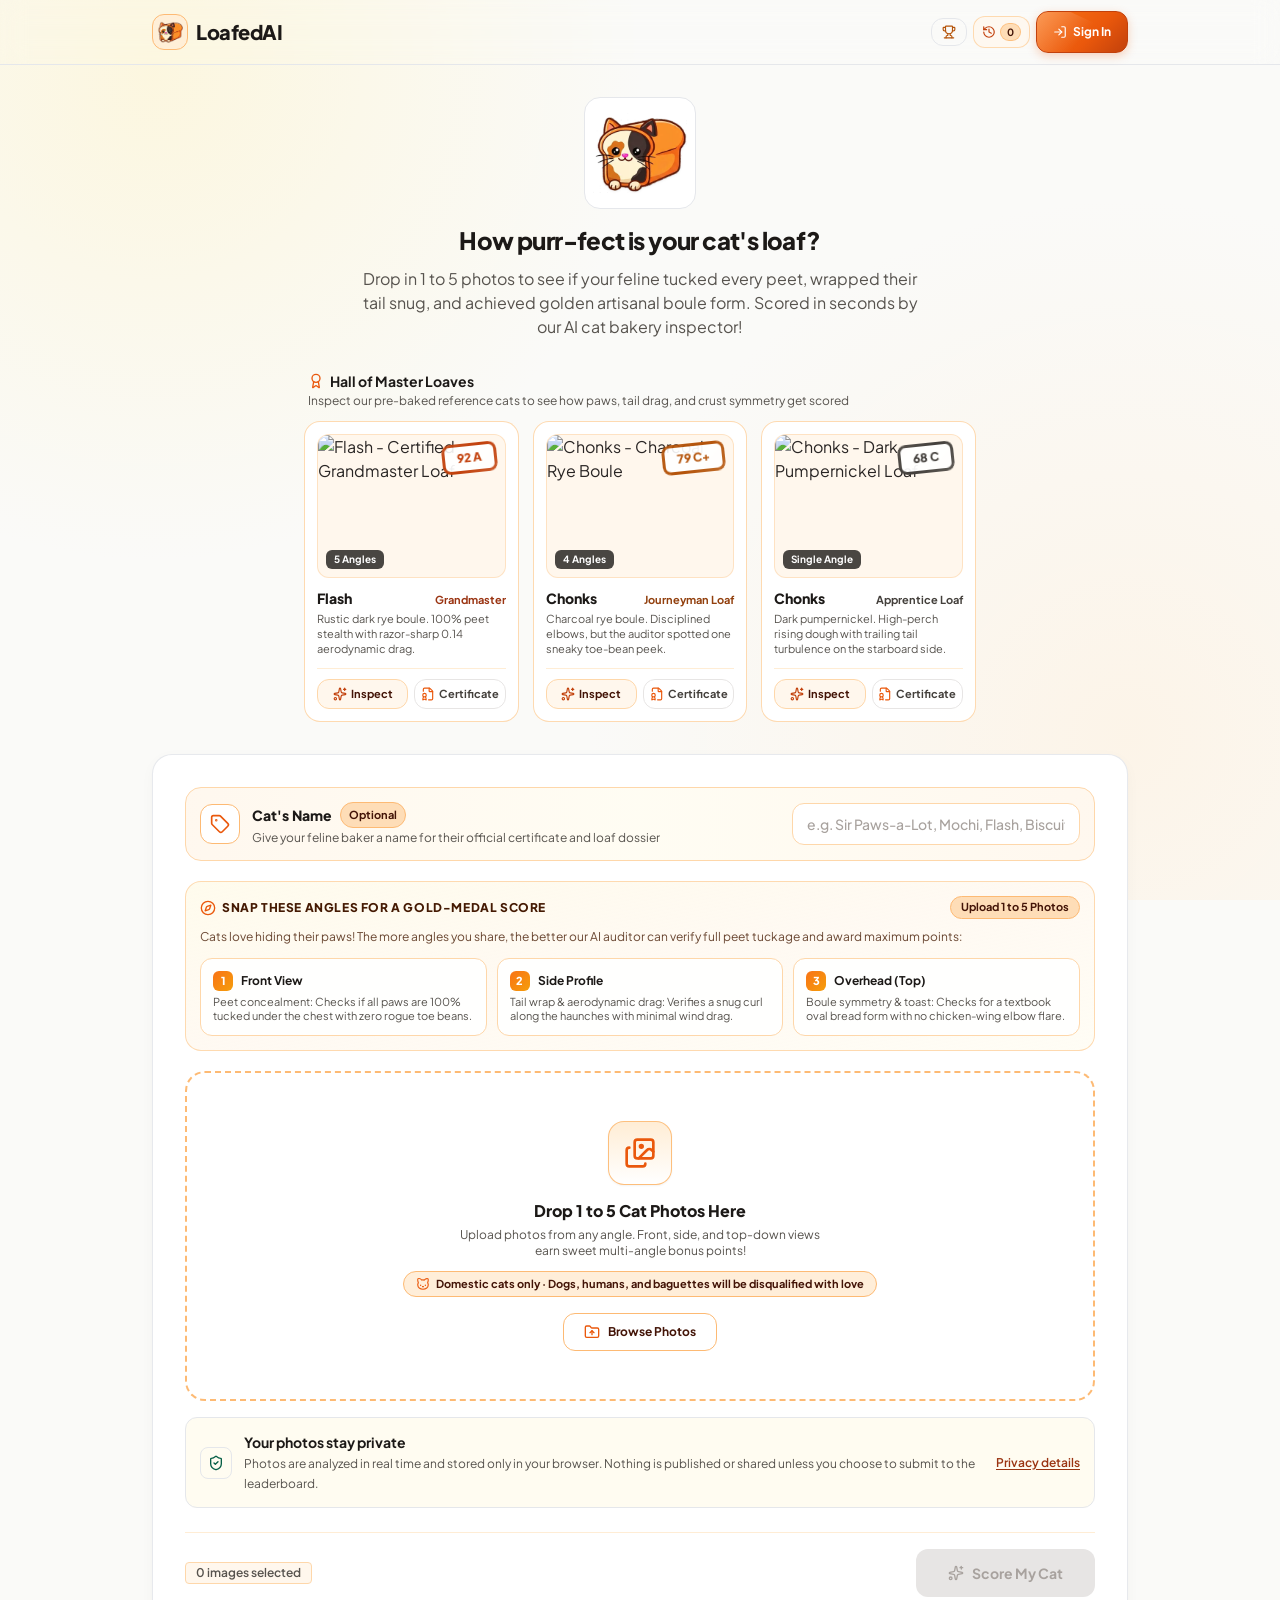
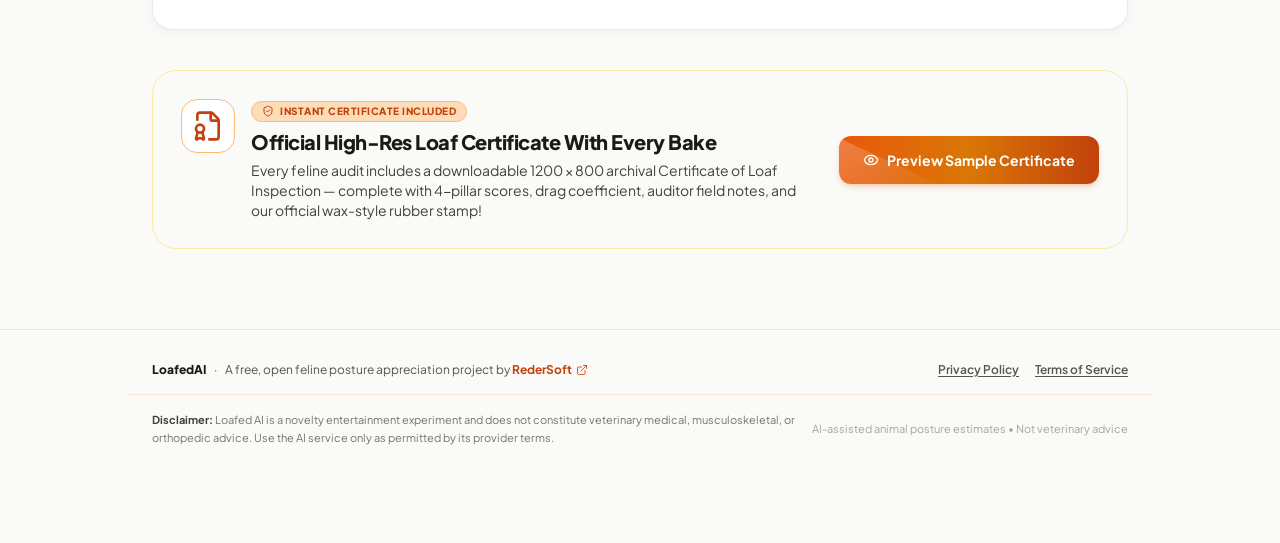
==== commit bad14cb7: "fix(nav): simplify footer legal navigation to direct Privacy Policy and Terms links" ====
--- a/static/index.html
+++ b/static/index.html
@@ -1060,14 +1060,8 @@
       </div>
 
       <div class="flex items-center gap-4 text-xs font-semibold">
-        <button id="openPrivacyBtn" class="hover:text-orange-900 underline underline-offset-2 transition-colors" aria-label="Open Privacy Policy">
-          Privacy Policy
-        </button>
-        <button id="openTermsBtn" class="hover:text-orange-900 underline underline-offset-2 transition-colors" aria-label="Open Terms of Service">
-          Terms of Service
-        </button>
-        <a href="/privacy.html" class="hover:text-orange-900 underline underline-offset-2 transition-colors">Full privacy policy</a>
-        <a href="/terms.html" class="hover:text-orange-900 underline underline-offset-2 transition-colors">Full terms</a>
+        <a href="/privacy.html" class="hover:text-orange-900 underline underline-offset-2 transition-colors">Privacy Policy</a>
+        <a href="/terms.html" class="hover:text-orange-900 underline underline-offset-2 transition-colors">Terms of Service</a>
       </div>
     </div>
 
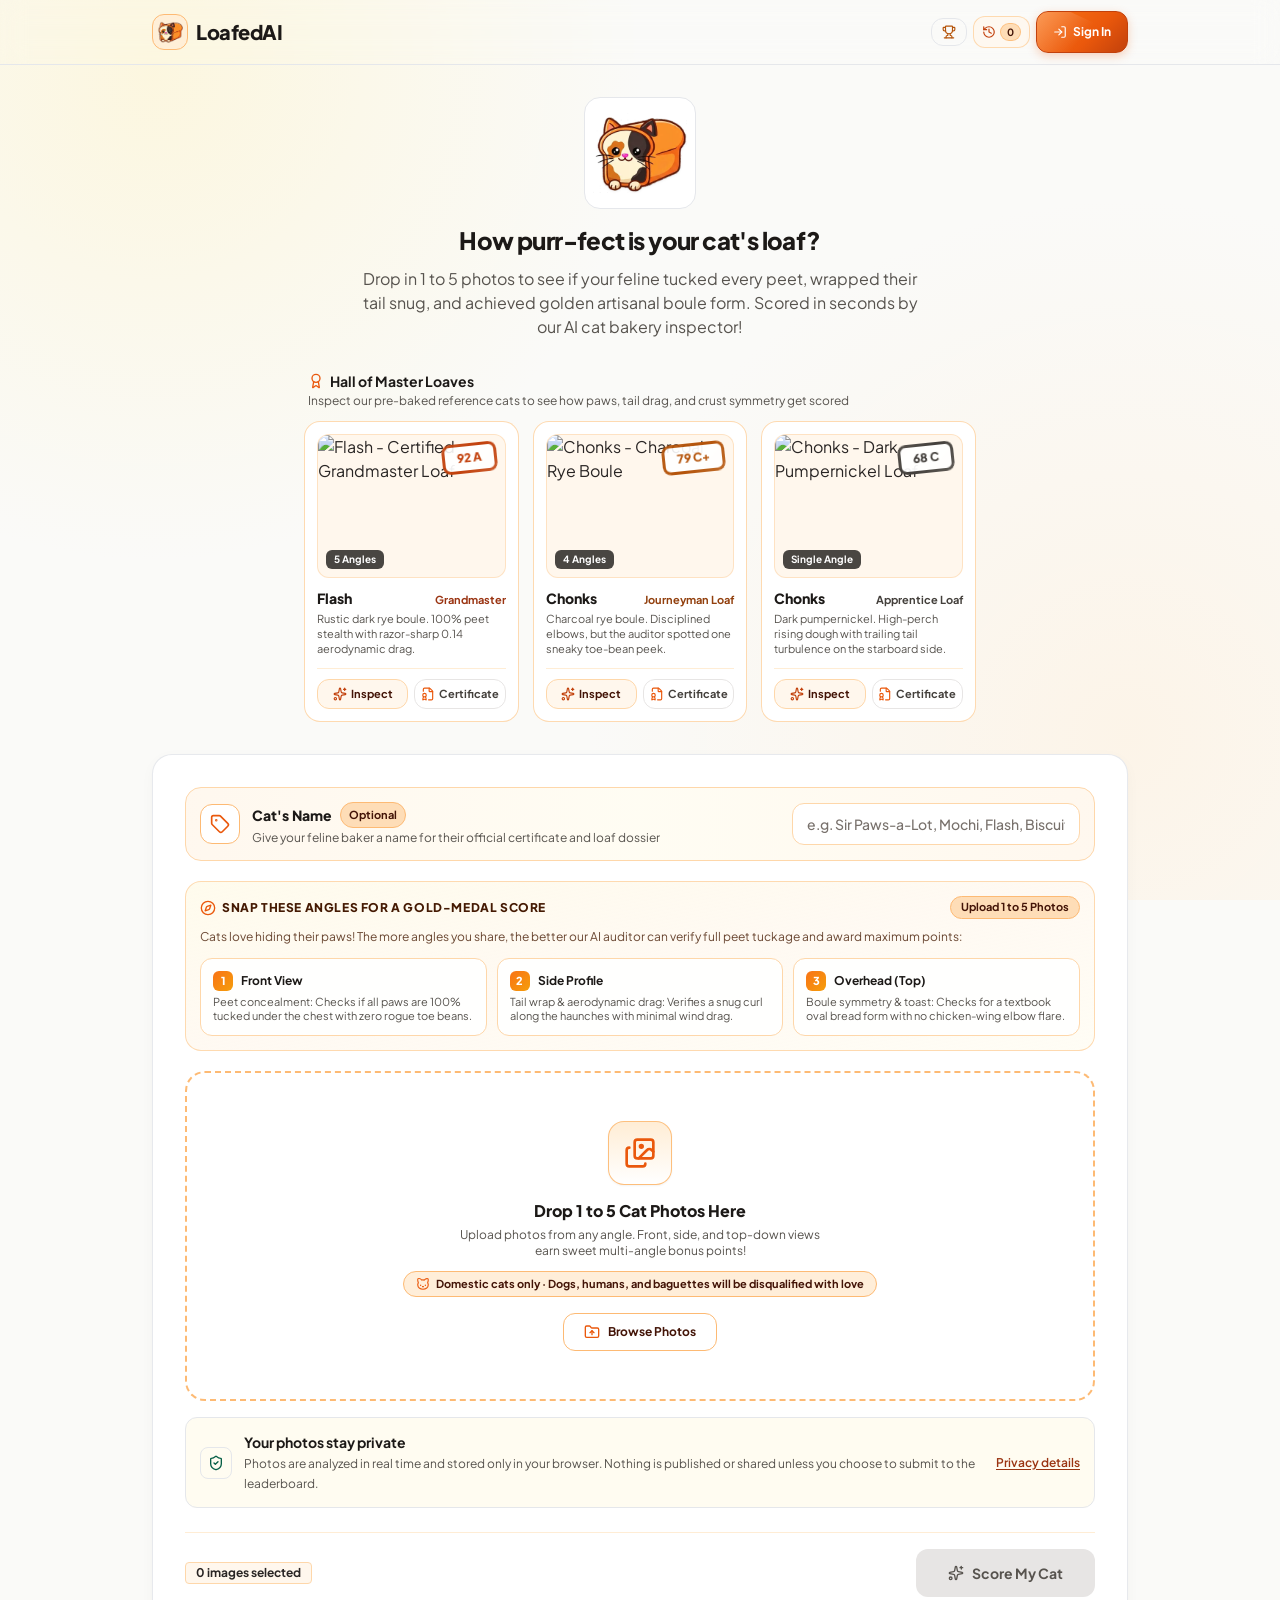
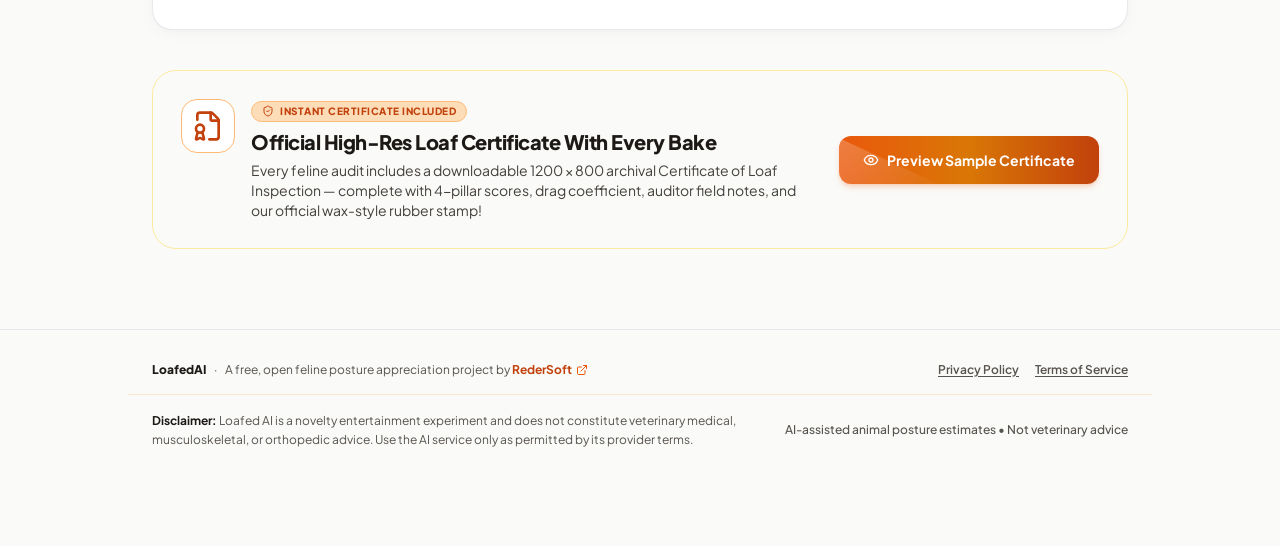
==== commit 2ff7a3c9: "fix(a11y): elevate low-contrast text and microcopy across all pages to meet WCAG AA standards" ====
--- a/static/index.html
+++ b/static/index.html
@@ -104,9 +104,9 @@
         <div class="min-w-0">
           <div class="flex items-baseline gap-1.5 sm:gap-2">
             <span class="font-black text-lg sm:text-xl tracking-tight text-stone-900 truncate">LoafedAI</span>
-            <span class="text-[10px] sm:text-xs text-stone-400 font-normal hidden xs:inline sm:inline">by <a href="https://redersoft.com" target="_blank" rel="noopener noreferrer" class="text-stone-600 hover:text-stone-900 font-medium transition-colors hover:underline">RederSoft</a></span>
-          </div>
-          <p class="text-[11px] text-stone-500 hidden sm:block truncate">Official Cat Loaf Inspection Bureau</p>
+            <span class="text-[10px] sm:text-xs text-stone-600 font-medium hidden xs:inline sm:inline">by <a href="https://redersoft.com" target="_blank" rel="noopener noreferrer" class="text-stone-800 hover:text-stone-950 font-bold transition-colors hover:underline">RederSoft</a></span>
+          </div>
+          <p class="text-[11px] text-stone-600 font-medium hidden sm:block truncate">Official Cat Loaf Inspection Bureau</p>
         </div>
       </div>
 
@@ -132,11 +132,11 @@
             <button id="headerUserMenuBtn" class="min-h-[40px] sm:min-h-[44px] px-2.5 sm:px-3 py-1.5 rounded-xl border border-orange-200/90 bg-white hover:bg-orange-50/80 flex items-center gap-1.5 sm:gap-2 shadow-2xs text-xs font-bold text-stone-800 transition-all active:scale-95 btn-tactile" aria-label="User Account Menu" aria-expanded="false">
               <span id="headerUserAvatar" class="w-6 h-6 rounded-full bg-orange-500 text-white flex items-center justify-center text-[11px] font-black uppercase">U</span>
               <span id="headerUserName" class="max-w-[100px] truncate text-stone-800 hidden sm:inline">Baker</span>
-              <i data-lucide="chevron-down" class="w-3 h-3 text-stone-500 shrink-0"></i>
+              <i data-lucide="chevron-down" class="w-3 h-3 text-stone-600 shrink-0"></i>
             </button>
             <div id="headerUserDropdown" class="hidden absolute right-0 mt-2 w-52 bg-white rounded-2xl border border-orange-200 shadow-xl py-1.5 z-50">
               <div class="px-3.5 py-2 border-b border-orange-100">
-                <p id="dropdownUserEmail" class="text-[11px] text-stone-500 truncate">baker@example.com</p>
+                <p id="dropdownUserEmail" class="text-[11px] text-stone-600 font-medium truncate">baker@example.com</p>
                 <p id="dropdownUserName" class="text-xs font-black text-stone-900 truncate">Baker Name</p>
               </div>
               <button id="menuProfileBtn" class="w-full px-3.5 py-2 text-left text-xs text-stone-700 hover:bg-orange-50 hover:text-orange-950 flex items-center gap-2 font-medium">
@@ -148,7 +148,7 @@
                 <span>My Submitted Loaves</span>
               </button>
               <button id="menuSignOutBtn" class="w-full px-3.5 py-2 text-left text-xs text-stone-700 hover:bg-orange-50 hover:text-orange-950 flex items-center gap-2 font-medium">
-                <i data-lucide="log-out" class="w-3.5 h-3.5 text-stone-500"></i>
+                <i data-lucide="log-out" class="w-3.5 h-3.5 text-stone-600"></i>
                 <span>Sign Out</span>
               </button>
             </div>
@@ -314,7 +314,7 @@
             id="catNameInput" 
             placeholder="e.g. Sir Paws-a-Lot, Mochi, Flash, Biscuit..." 
             maxlength="40"
-            class="w-full px-3.5 py-2.5 rounded-xl border border-orange-200 bg-white focus:border-orange-500 focus:ring-2 focus:ring-orange-200 outline-none text-sm font-medium text-stone-900 placeholder:text-stone-400 transition-all shadow-xs"
+            class="w-full px-3.5 py-2.5 rounded-xl border border-orange-200 bg-white focus:border-orange-500 focus:ring-2 focus:ring-orange-200 outline-none text-sm font-medium text-stone-900 placeholder:text-stone-500 transition-all shadow-xs"
           >
         </div>
       </div>
@@ -393,7 +393,7 @@
               <span class="text-xs font-extrabold text-stone-900 uppercase tracking-wider">Staged Inspection Photos</span>
               <span id="stagedCountBadge" class="text-xs font-bold text-orange-950 bg-orange-100 px-2 py-0.5 rounded-full border border-orange-300">0 / 5 Photos</span>
             </div>
-            <button type="button" id="clearAllPhotosBtn" class="text-xs text-stone-500 hover:text-rose-600 font-semibold transition-colors flex items-center gap-1" aria-label="Clear all staged photos">
+            <button type="button" id="clearAllPhotosBtn" class="text-xs text-stone-600 hover:text-rose-600 font-semibold transition-colors flex items-center gap-1" aria-label="Clear all staged photos">
               <i data-lucide="trash-2" class="w-3.5 h-3.5"></i>
               <span>Clear All</span>
             </button>
@@ -437,15 +437,15 @@
 
       <!-- Action Button -->
       <div class="mt-6 pt-4 border-t border-orange-100 flex flex-col sm:flex-row items-center justify-between gap-4">
-        <div class="text-xs text-stone-500 flex items-center gap-2">
-          <span id="photoCountBadge" class="font-semibold text-stone-600 bg-orange-50 px-2.5 py-0.5 rounded border border-orange-200">0 images selected</span>
+        <div class="text-xs text-stone-600 flex items-center gap-2">
+          <span id="photoCountBadge" class="font-bold text-stone-800 bg-orange-50 px-2.5 py-0.5 rounded border border-orange-200">0 images selected</span>
           <span class="hidden sm:inline">· AI vision inspection</span>
         </div>
 
         <button 
           id="gradeLoafBtn" 
           disabled
-          class="w-full sm:w-auto px-8 py-3.5 rounded-xl font-bold text-sm text-stone-400 bg-stone-200 cursor-not-allowed shadow-none transition-all flex items-center justify-center gap-2 btn-tactile"
+          class="w-full sm:w-auto px-8 py-3.5 rounded-xl font-bold text-sm text-stone-600 bg-stone-200 cursor-not-allowed shadow-none transition-all flex items-center justify-center gap-2 btn-tactile"
           aria-label="Score My Cat — Calculate loaf evaluation"
         >
           <i data-lucide="sparkles" class="w-4 h-4"></i>
@@ -643,9 +643,9 @@
               <i data-lucide="shield-check" class="w-3.5 h-3.5 text-amber-400"></i>
               <span>Inspection Dossier</span>
             </span>
-            <span class="text-xs text-stone-500 font-medium" id="reportRefTag">Ref #LF-2026-CERT</span>
-          </div>
-          <div class="flex items-center gap-2 text-stone-500 text-xs font-semibold">
+            <span class="text-xs text-stone-600 font-semibold" id="reportRefTag">Ref #LF-2026-CERT</span>
+          </div>
+          <div class="flex items-center gap-2 text-stone-700 text-xs font-bold">
             <i data-lucide="award" class="w-4 h-4 text-orange-600"></i>
             <span>Machine Vision Inspection</span>
           </div>
@@ -881,17 +881,17 @@
             </div>
             <div class="text-right">
               <span id="pawScoreNum" class="text-xl font-black text-stone-900">25</span>
-              <span class="text-xs font-bold text-orange-900/60">/ 25</span>
+              <span class="text-xs font-bold text-stone-600">/ 25</span>
             </div>
           </div>
           <!-- Progress bar -->
           <div class="w-full bg-orange-100/70 h-2.5 rounded-full overflow-hidden mb-3 border border-orange-200/50">
             <div id="pawBar" class="h-full bg-gradient-to-r from-orange-500 to-amber-500 rounded-full shadow-2xs" style="width: 100%;"></div>
           </div>
-          <p id="pawCritique" class="text-xs text-stone-600 mb-3 leading-relaxed">
+          <p id="pawCritique" class="text-xs text-stone-700 mb-3 leading-relaxed font-medium">
             Front and rear peet are completely tucked beneath the chest.
           </p>
-          <ul id="pawObservations" class="space-y-1 text-[11px] text-stone-500">
+          <ul id="pawObservations" class="space-y-1 text-xs text-stone-700">
             <!-- Dynamic bullets -->
           </ul>
         </div>
@@ -910,7 +910,7 @@
             </div>
             <div class="text-right">
               <span id="tailScoreNum" class="text-xl font-black text-stone-900">24</span>
-              <span class="text-xs font-bold text-orange-900/60">/ 25</span>
+              <span class="text-xs font-bold text-stone-600">/ 25</span>
             </div>
           </div>
           <div class="w-full bg-orange-100/70 h-2.5 rounded-full overflow-hidden mb-3 border border-orange-200/50">
@@ -921,10 +921,10 @@
               Drag Coefficient: <span id="dragCoeffNum" class="text-orange-700 font-extrabold">0.03</span>
             </span>
           </div>
-          <p id="tailCritique" class="text-xs text-stone-600 mb-3 leading-relaxed">
+          <p id="tailCritique" class="text-xs text-stone-700 mb-3 leading-relaxed font-medium">
             Tail is seamlessly curled flush along the starboard flank.
           </p>
-          <ul id="tailObservations" class="space-y-1 text-[11px] text-stone-500">
+          <ul id="tailObservations" class="space-y-1 text-xs text-stone-700">
             <!-- Dynamic bullets -->
           </ul>
         </div>
@@ -943,16 +943,16 @@
             </div>
             <div class="text-right">
               <span id="elbowScoreNum" class="text-xl font-black text-stone-900">24</span>
-              <span class="text-xs font-bold text-orange-900/60">/ 25</span>
+              <span class="text-xs font-bold text-stone-600">/ 25</span>
             </div>
           </div>
           <div class="w-full bg-orange-100/70 h-2.5 rounded-full overflow-hidden mb-3 border border-orange-200/50">
             <div id="elbowBar" class="h-full bg-gradient-to-r from-orange-500 to-amber-500 rounded-full shadow-2xs" style="width: 96%;"></div>
           </div>
-          <p id="elbowCritique" class="text-xs text-stone-600 mb-3 leading-relaxed">
+          <p id="elbowCritique" class="text-xs text-stone-700 mb-3 leading-relaxed font-medium">
             Elbows pulled inwards against ribcage with zero lateral flare.
           </p>
-          <ul id="elbowObservations" class="space-y-1 text-[11px] text-stone-500">
+          <ul id="elbowObservations" class="space-y-1 text-xs text-stone-700">
             <!-- Dynamic bullets -->
           </ul>
         </div>
@@ -971,16 +971,16 @@
             </div>
             <div class="text-right">
               <span id="crustScoreNum" class="text-xl font-black text-stone-900">25</span>
-              <span class="text-xs font-bold text-orange-900/60">/ 25</span>
+              <span class="text-xs font-bold text-stone-600">/ 25</span>
             </div>
           </div>
           <div class="w-full bg-orange-100/70 h-2.5 rounded-full overflow-hidden mb-3 border border-orange-200/50">
             <div id="crustBar" class="h-full bg-gradient-to-r from-orange-500 to-amber-500 rounded-full shadow-2xs" style="width: 100%;"></div>
           </div>
-          <p id="crustCritique" class="text-xs text-stone-600 mb-3 leading-relaxed">
+          <p id="crustCritique" class="text-xs text-stone-700 mb-3 leading-relaxed font-medium">
             Overhead inspection reveals a textbook oval boule with uniform dorsal coat distribution.
           </p>
-          <ul id="crustObservations" class="space-y-1 text-[11px] text-stone-500">
+          <ul id="crustObservations" class="space-y-1 text-xs text-stone-700">
             <!-- Dynamic bullets -->
           </ul>
         </div>
@@ -1066,11 +1066,11 @@
     </div>
 
     <!-- Persistent Veterinary Medical & Age Disclaimer -->
-    <div class="max-w-5xl mx-auto px-4 sm:px-6 pt-4 mt-4 border-t border-orange-200/50 flex flex-col sm:flex-row items-center justify-between text-[11px] text-stone-500 gap-2 text-center sm:text-left">
+    <div class="max-w-5xl mx-auto px-4 sm:px-6 pt-4 mt-4 border-t border-orange-200/50 flex flex-col sm:flex-row items-center justify-between text-xs text-stone-600 gap-2 text-center sm:text-left">
       <p class="leading-relaxed">
-        <strong class="font-bold text-stone-700">Disclaimer:</strong> Loafed AI is a novelty entertainment experiment and does not constitute veterinary medical, musculoskeletal, or orthopedic advice. Use the AI service only as permitted by its provider terms.
+        <strong class="font-bold text-stone-900">Disclaimer:</strong> Loafed AI is a novelty entertainment experiment and does not constitute veterinary medical, musculoskeletal, or orthopedic advice. Use the AI service only as permitted by its provider terms.
       </p>
-      <span class="shrink-0 text-stone-400">AI-assisted animal posture estimates &bull; Not veterinary advice</span>
+      <span class="shrink-0 text-stone-600 font-medium">AI-assisted animal posture estimates &bull; Not veterinary advice</span>
     </div>
   </footer>
 
@@ -1118,7 +1118,7 @@
         This photograph was audited as a non-feline subject. To preserve competition integrity, only authentic living domestic feline loaves can be certified and published to the public Leaderboard.
       </p>
       <div class="p-3 bg-stone-50 border border-stone-200 rounded-xl text-left mb-5">
-        <div class="text-[10px] font-bold text-stone-500 uppercase tracking-wider mb-1 flex items-center gap-1.5">
+        <div class="text-[10px] font-bold text-stone-600 uppercase tracking-wider mb-1 flex items-center gap-1.5">
           <i data-lucide="clipboard-check" class="w-3.5 h-3.5 text-orange-600"></i>
           <span>Chief Auditor's Findings</span>
         </div>
@@ -1151,22 +1151,22 @@
         </div>
         <div>
           <h3 class="text-base font-bold text-stone-900">Saved Loaf Inspections</h3>
-          <p class="text-xs text-stone-500">Stored privately in your browser &bull; Zero login required</p>
+          <p class="text-xs text-stone-600">Stored privately in your browser &bull; Zero login required</p>
         </div>
       </div>
 
       <!-- My Bakery Personal Best Stats Banner -->
       <div id="myBakeryStatsBanner" class="grid grid-cols-3 gap-2.5 p-3 bg-gradient-to-r from-orange-50/90 via-amber-50/70 to-orange-50/90 border border-orange-200/90 rounded-2xl mb-4 text-center">
         <div class="p-2 bg-white/90 rounded-xl border border-orange-100 shadow-2xs">
-          <span class="block text-[10px] uppercase font-bold text-stone-500 tracking-wider">Top Score</span>
+          <span class="block text-[10px] uppercase font-bold text-stone-600 tracking-wider">Top Score</span>
           <span id="bakeryTopScore" class="text-base font-black text-orange-700">--</span>
         </div>
         <div class="p-2 bg-white/90 rounded-xl border border-orange-100 shadow-2xs">
-          <span class="block text-[10px] uppercase font-bold text-stone-500 tracking-wider">Audits</span>
+          <span class="block text-[10px] uppercase font-bold text-stone-600 tracking-wider">Audits</span>
           <span id="bakeryTotalAudits" class="text-base font-black text-amber-900">0</span>
         </div>
         <div class="p-2 bg-white/90 rounded-xl border border-orange-100 shadow-2xs">
-          <span class="block text-[10px] uppercase font-bold text-stone-500 tracking-wider">Top Crust</span>
+          <span class="block text-[10px] uppercase font-bold text-stone-600 tracking-wider">Top Crust</span>
           <span id="bakeryTopCrust" class="text-[11px] font-bold text-orange-950 truncate block mt-0.5" title="Top Crust">--</span>
         </div>
       </div>
@@ -1177,7 +1177,7 @@
       </div>
 
       <div class="mt-4 pt-3 border-t border-orange-100 flex items-center justify-between text-xs">
-        <button id="clearAllHistoryBtn" class="text-stone-400 hover:text-rose-600 transition-colors text-[11px] font-medium" aria-label="Clear all local inspection history">
+        <button id="clearAllHistoryBtn" class="text-stone-600 hover:text-rose-600 transition-colors text-[11px] font-semibold" aria-label="Clear all local inspection history">
           Clear Local History
         </button>
         <button id="dismissHistoryBtn" class="px-3.5 py-1.5 rounded-lg bg-orange-100/80 hover:bg-orange-200 text-orange-950 font-semibold text-xs transition-colors" aria-label="Close saved loaves modal">
@@ -1200,7 +1200,7 @@
         </div>
         <div>
           <h3 class="text-base font-bold text-stone-900" id="legalModalTitle">Privacy Policy & Terms</h3>
-          <p class="text-xs text-stone-500">Transparent freeware & zero-data collection standards</p>
+          <p class="text-xs text-stone-600">Transparent freeware & zero-data collection standards</p>
         </div>
       </div>
 
@@ -1219,7 +1219,7 @@
         <!-- Rendered dynamically -->
       </div>
 
-      <div class="mt-4 pt-3 border-t border-orange-100 flex items-center justify-between text-[11px] text-stone-400">
+      <div class="mt-4 pt-3 border-t border-orange-100 flex items-center justify-between text-[11px] text-stone-600 font-medium">
         <span>No ad trackers &bull; Local history controls &bull; Public posts are opt-in</span>
         <button id="dismissLegalBtn" class="px-3.5 py-1.5 rounded-lg bg-orange-100/80 hover:bg-orange-200 text-orange-950 font-semibold text-xs transition-colors" aria-label="Dismiss legal notice">
           Dismiss
@@ -1238,10 +1238,10 @@
           </div>
           <div>
             <h3 class="text-sm font-black text-stone-900" id="certModalTitle">Official Loaf Certification</h3>
-            <p class="text-[11px] text-stone-500">Certified by Loafed Feline Posture Bureau &bull; 1200 &times; 800 HD Canvas</p>
-          </div>
-        </div>
-        <button id="closeCertModalBtn" class="p-1.5 rounded-lg hover:bg-orange-50 text-stone-400 hover:text-stone-700 transition-colors" aria-label="Close certificate preview modal">
+            <p class="text-[11px] text-stone-600 font-medium">Certified by Loafed Feline Posture Bureau &bull; 1200 &times; 800 HD Canvas</p>
+          </div>
+        </div>
+        <button id="closeCertModalBtn" class="p-1.5 rounded-lg hover:bg-orange-50 text-stone-600 hover:text-stone-900 transition-colors" aria-label="Close certificate preview modal">
           <i data-lucide="x" class="w-4 h-4"></i>
         </button>
       </div>
@@ -1252,7 +1252,7 @@
       </div>
 
       <div class="flex flex-col sm:flex-row items-center justify-between gap-3 text-xs pt-1">
-        <span class="text-stone-500 text-[11px] text-center sm:text-left">Click Download to export your official 1200&times;800 PNG certificate for printing or framing!</span>
+        <span class="text-stone-700 text-xs text-center sm:text-left font-medium">Click Download to export your official 1200&times;800 PNG certificate for printing or framing!</span>
         <div class="flex items-center gap-2 w-full sm:w-auto justify-end">
           <button id="modalDownloadCertBtn" class="flex-1 sm:flex-none min-h-[44px] px-4 py-2.5 rounded-xl bg-gradient-to-r from-orange-600 to-amber-600 hover:from-orange-700 hover:to-amber-700 text-white font-bold text-xs shadow-sm transition-all flex items-center justify-center gap-1.5 active:scale-95 cursor-pointer" aria-label="Download PNG Certificate">
             <i data-lucide="download" class="w-4 h-4"></i>
@@ -1286,7 +1286,7 @@
           </div>
           <div>
             <h3 class="text-base font-extrabold text-stone-900">Publish to Leaderboard</h3>
-            <p class="text-xs text-stone-500">Showcase your cat's certified loaf to the world</p>
+            <p class="text-xs text-stone-600">Showcase your cat's certified loaf to the world</p>
           </div>
         </div>
 
@@ -1299,7 +1299,7 @@
               <span id="submitModalScoreBadge" class="stamp text-xs font-black text-orange-700 bg-white">98 A+</span>
             </div>
             <p id="submitModalRank" class="text-xs text-orange-800 font-bold mt-0.5 truncate">Grandmaster Artisan Loaf</p>
-            <p id="submitModalBread" class="text-[11px] text-stone-500 truncate">Golden Brioche</p>
+            <p id="submitModalBread" class="text-xs text-stone-700 font-semibold truncate">Golden Brioche</p>
           </div>
         </div>
 
@@ -1309,7 +1309,7 @@
             <i data-lucide="camera" class="w-4 h-4 text-amber-700"></i>
             <span>Photo Required for Leaderboard</span>
           </div>
-          <p class="text-[11px] text-stone-600 leading-relaxed mb-2.5">
+          <p class="text-xs text-stone-700 leading-relaxed mb-2.5 font-medium">
             The photo from this past inspection is not stored in your browser cache. Select your cat's photo below to certify and publish:
           </p>
           <div class="flex items-center gap-2">
@@ -1318,7 +1318,7 @@
               <span id="submitModalPhotoPickerBtnText">Select Photo</span>
               <input type="file" id="submitModalPhotoFilePicker" accept="image/jpeg,image/png,image/webp" class="hidden">
             </label>
-            <span id="submitModalPhotoPickedName" class="text-[11px] text-stone-500 truncate italic">No photo attached</span>
+            <span id="submitModalPhotoPickedName" class="text-xs text-stone-700 truncate italic font-medium">No photo attached</span>
           </div>
         </div>
 
@@ -1326,20 +1326,20 @@
         <div class="space-y-3 mb-4">
           <!-- Cat Name Input (Required) -->
           <div>
-            <label for="submitCatNameInput" class="block text-xs font-bold text-stone-700 mb-1">
+            <label for="submitCatNameInput" class="block text-xs font-bold text-stone-800 mb-1">
               Cat's Name <span class="text-orange-600">*</span>
             </label>
             <div class="input-with-icon-wrapper">
               <i data-lucide="tag" class="input-icon-left"></i>
               <input type="text" id="submitCatNameInput" required maxlength="40" placeholder="e.g. Flash, Chonks, Milo" class="auth-input">
             </div>
-            <p class="text-[10px] text-stone-500 mt-1">Every loaf on the public leaderboard requires an official cat name.</p>
+            <p class="text-xs text-stone-600 mt-1 font-medium">Every loaf on the public leaderboard requires an official cat name.</p>
           </div>
 
           <!-- Baker Display Name Input (Required) -->
           <div>
             <div class="flex items-center justify-between mb-1">
-              <label for="submitDisplayNameInput" class="text-xs font-bold text-stone-700">
+              <label for="submitDisplayNameInput" class="text-xs font-bold text-stone-800">
                 Public Baker Display Name <span class="text-orange-600">*</span>
               </label>
               <button type="button" id="rollSubmitBakerTagBtn" class="tag-generator-btn" title="Generate a fun cat baker gamertag">
@@ -1351,7 +1351,7 @@
               <i data-lucide="user" class="input-icon-left"></i>
               <input type="text" id="submitDisplayNameInput" required maxlength="30" placeholder="e.g. SirToastyLoaf or CaptainBrioche" class="auth-input">
             </div>
-            <p id="submitDisplayNameHint" class="text-[10px] text-stone-500 mt-1">Your baker gamertag displayed alongside your cat on the leaderboard.</p>
+            <p id="submitDisplayNameHint" class="text-xs text-stone-600 mt-1 font-medium">Your baker gamertag displayed alongside your cat on the leaderboard.</p>
           </div>
         </div>
 
@@ -1409,7 +1409,7 @@
               <span id="submitSuccessScoreBadge" class="stamp text-xs font-black text-orange-700 bg-white">98 A+</span>
             </div>
             <p id="submitSuccessRank" class="text-xs text-orange-800 font-bold mt-0.5 truncate">Grandmaster Artisan Loaf</p>
-            <p class="text-[11px] text-stone-500">Official Bureau Certified Scorecard</p>
+            <p class="text-xs text-stone-600">Official Bureau Certified Scorecard</p>
           </div>
         </div>
 
@@ -1587,7 +1587,7 @@
 
           <div class="flex items-center justify-between pt-2 text-xs">
             <button type="button" id="authResendCodeBtn" class="text-orange-700 hover:text-orange-900 font-semibold underline">Resend Code</button>
-            <button type="button" id="authBackToSignInBtn" class="text-stone-500 hover:text-stone-800">Back to Sign In</button>
+            <button type="button" id="authBackToSignInBtn" class="text-stone-600 hover:text-stone-900 font-semibold">Back to Sign In</button>
           </div>
         </form>
       </div>
@@ -1642,13 +1642,13 @@
           </button>
 
           <div class="text-center pt-2">
-            <button type="button" id="authForgotCancelBtn" class="text-xs text-stone-500 hover:text-stone-800">Back to Sign In</button>
+            <button type="button" id="authForgotCancelBtn" class="text-xs text-stone-600 hover:text-stone-900 font-semibold">Back to Sign In</button>
           </div>
         </form>
       </div>
 
       <!-- RederSoft Auth Footer -->
-      <div class="mt-5 pt-3 border-t border-stone-200/60 text-[11px] text-stone-500 text-center leading-relaxed flex flex-col gap-1">
+      <div class="mt-5 pt-3 border-t border-stone-200/60 text-xs text-stone-600 text-center leading-relaxed flex flex-col gap-1">
         <span>Protected by <strong class="text-stone-700">RederSoft Auth</strong></span>
         <span>By continuing, you agree to our <button id="authOpenTermsBtn" class="text-orange-700 underline font-semibold">Terms</button> and <button id="authOpenPrivacyBtn" class="text-orange-700 underline font-semibold">Privacy Policy</button>.</span>
       </div>
@@ -1676,7 +1676,7 @@
               Verified Baker
             </span>
           </div>
-          <p class="text-xs text-stone-500 mt-0.5" id="profileModalEmail">
+          <p class="text-xs text-stone-600 mt-0.5" id="profileModalEmail">
             baker@example.com
           </p>
         </div>
@@ -1706,7 +1706,7 @@
               maxlength="40" 
               placeholder="e.g. Captain Fluff, caleb, BakeryBoss..." 
               required
-              class="w-full px-3.5 py-2.5 rounded-xl border border-orange-200 bg-orange-50/20 focus:bg-white focus:border-orange-500 focus:ring-2 focus:ring-orange-200 outline-none text-sm font-semibold text-stone-900 placeholder:text-stone-400 transition-all shadow-2xs"
+              class="w-full px-3.5 py-2.5 rounded-xl border border-orange-200 bg-orange-50/20 focus:bg-white focus:border-orange-500 focus:ring-2 focus:ring-orange-200 outline-none text-sm font-semibold text-stone-900 placeholder:text-stone-500 transition-all shadow-2xs"
             >
           </div>
 
@@ -1733,11 +1733,11 @@
         </div>
         <div class="space-y-1.5 text-stone-600">
           <div class="flex justify-between items-center py-1 border-b border-orange-100/60">
-            <span class="font-medium text-stone-500">Sign-In Method</span>
+            <span class="font-semibold text-stone-700">Sign-In Method</span>
             <span id="profileAuthMethodDisplay" class="font-bold text-stone-800">Email &amp; Password</span>
           </div>
           <div class="flex justify-between items-center py-1">
-            <span class="font-medium text-stone-500">Account Status</span>
+            <span class="font-semibold text-stone-700">Account Status</span>
             <span class="font-bold text-emerald-700 flex items-center gap-1">
               <i data-lucide="shield-check" class="w-3.5 h-3.5 text-emerald-600"></i>
               <span>Active</span>
@@ -1821,28 +1821,28 @@
             <input type="radio" name="reportReasonOption" value="Not an authentic cat (non-cat, dog, or object)" checked class="mt-0.5 text-orange-600 focus:ring-orange-500">
             <div>
               <div class="font-bold text-stone-800">Not an authentic cat loaf</div>
-              <div class="text-[11px] text-stone-500 mt-0.5">Non-feline animal, dog, stuffed toy, or inanimate object</div>
+              <div class="text-xs text-stone-700 mt-0.5">Non-feline animal, dog, stuffed toy, or inanimate object</div>
             </div>
           </label>
           <label class="flex items-start gap-3 p-3 rounded-xl border border-stone-200 hover:border-amber-300 hover:bg-amber-50/40 cursor-pointer transition-colors has-[:checked]:border-orange-400 has-[:checked]:bg-orange-50/50">
             <input type="radio" name="reportReasonOption" value="Inappropriate or offensive photograph" class="mt-0.5 text-orange-600 focus:ring-orange-500">
             <div>
               <div class="font-bold text-stone-800">Inappropriate or offensive photograph</div>
-              <div class="text-[11px] text-stone-500 mt-0.5">Graphic, abusive, copyrighted, or inappropriate content</div>
+              <div class="text-xs text-stone-700 mt-0.5">Graphic, abusive, copyrighted, or inappropriate content</div>
             </div>
           </label>
           <label class="flex items-start gap-3 p-3 rounded-xl border border-stone-200 hover:border-amber-300 hover:bg-amber-50/40 cursor-pointer transition-colors has-[:checked]:border-orange-400 has-[:checked]:bg-orange-50/50">
             <input type="radio" name="reportReasonOption" value="Inappropriate cat or baker name" class="mt-0.5 text-orange-600 focus:ring-orange-500">
             <div>
               <div class="font-bold text-stone-800">Inappropriate cat or baker name</div>
-              <div class="text-[11px] text-stone-500 mt-0.5">Profanity, harassment, or offensive handle</div>
+              <div class="text-xs text-stone-700 mt-0.5">Profanity, harassment, or offensive handle</div>
             </div>
           </label>
           <label class="flex items-start gap-3 p-3 rounded-xl border border-stone-200 hover:border-amber-300 hover:bg-amber-50/40 cursor-pointer transition-colors has-[:checked]:border-orange-400 has-[:checked]:bg-orange-50/50">
             <input type="radio" name="reportReasonOption" value="Spam or duplicate submission" class="mt-0.5 text-orange-600 focus:ring-orange-500">
             <div>
               <div class="font-bold text-stone-800">Spam or duplicate submission</div>
-              <div class="text-[11px] text-stone-500 mt-0.5">Repeated spam submissions or advertising</div>
+              <div class="text-xs text-stone-700 mt-0.5">Repeated spam submissions or advertising</div>
             </div>
           </label>
         </div>
--- a/static/style.min.css
+++ b/static/style.min.css
@@ -1 +1 @@
-html{-webkit-text-size-adjust:100%;touch-action:manipulation;scroll-behavior:smooth;overflow-x:hidden;max-width:100%;width:100%}:root{--font-sans:'Plus Jakarta Sans',system-ui,-apple-system,sans-serif;--font-serif:'Playfair Display',Georgia,serif;--bg-ground:#fafaf8;--bg-card:#ffffff;--calico-ginger:#d95d1e;--calico-ginger-hover:#c2410c;--calico-crust:#ea580c;--calico-amber:#d97706;--calico-butter:#fef3c7;--calico-cream:#fffbeb;--calico-border:#fed7aa;--calico-border-strong:#fdba74;--crust-gold:#d95d1e;--toast-border:#fed7aa;--text-primary:#1c1917;--text-muted:#78716c}body{font-family:var(--font-sans);background-color:#fafaf8;background-image:radial-gradient(circle at 12% 8%,rgba(254,243,199,0.5) 0%,transparent 35%),radial-gradient(circle at 88% 82%,rgba(255,237,213,0.45) 0%,transparent 40%);background-attachment:fixed;color:var(--text-primary);min-height:100vh;overflow-x:hidden;max-width:100%;width:100%;padding-bottom:max(4rem,env(safe-area-inset-bottom,2rem))}.font-serif{font-family:var(--font-serif)}.auditor-field-notes{font-family:var(--font-sans);font-size:0.875rem;font-style:normal;font-weight:500;line-height:1.7;letter-spacing:normal;color:#44403c}.bakery-card{background:#ffffff;border:1px solid rgba(229,231,235,0.9);box-shadow:0 4px 16px -2px rgba(28,25,23,0.04),0 2px 4px -1px rgba(28,25,23,0.02);border-radius:1.25rem;transition:all 0.25s cubic-bezier(0.16,1,0.3,1)}.bakery-card:hover{border-color:rgba(217,93,30,0.35);box-shadow:0 12px 28px -6px rgba(28,25,23,0.08),0 4px 8px -2px rgba(217,93,30,0.04)}.text-tabby-gradient{color:#c2410c;background:linear-gradient(135deg,#c2410c 0%,#ea580c 50%,#d97706 100%);-webkit-background-clip:text;-webkit-text-fill-color:transparent}.btn-tabby-primary{background:linear-gradient(135deg,#ea580c 0%,#d95d1e 55%,#c2410c 100%);color:#ffffff;box-shadow:0 4px 14px -2px rgba(217,93,30,0.35);transition:all 0.2s cubic-bezier(0.16,1,0.3,1)}.btn-tabby-primary:hover{background:linear-gradient(135deg,#f97316 0%,#ea580c 50%,#d95d1e 100%);box-shadow:0 6px 18px -2px rgba(217,93,30,0.45);transform:translateY(-1px)}.btn-tabby-primary:active{transform:translateY(0)}.upload-slot{position:relative;border:2px dashed #fdba74;background:#ffffff;border-radius:1.25rem;transition:all 0.2s cubic-bezier(0.16,1,0.3,1);cursor:pointer;overflow:hidden}.upload-slot:hover{border-color:#d95d1e;background:#fffaf5;box-shadow:0 8px 24px -6px rgba(217,93,30,0.12);transform:translateY(-1px)}.upload-slot.drag-over{border-color:#c2410c;background:#fff7ed;box-shadow:0 12px 28px -4px rgba(217,93,30,0.2);transform:scale(1.01)}.upload-slot.has-image{border-style:solid;border-color:#fb923c;background-color:#ffffff}.score-circle-svg{transform:rotate(-90deg);transform-origin:50% 50%}.score-circle-meter{stroke-dasharray:565.48;stroke-dashoffset:565.48;transition:stroke-dashoffset 1.8s cubic-bezier(0.16,1,0.3,1)}.stamp{display:inline-block;padding:0.25rem 0.75rem;text-transform:uppercase;font-weight:800;border:3px solid currentColor;border-radius:0.5rem;transform:rotate(-6deg);mask-image:linear-gradient(135deg,rgba(0,0,0,0.9) 0%,rgba(0,0,0,1) 50%,rgba(0,0,0,0.85) 100%);transition:transform 0.2s cubic-bezier(0.16,1,0.3,1)}.stamp-station-wrapper{position:relative;display:inline-flex;align-items:center;justify-content:center}.cat-stamper-tool{position:absolute;left:50%;bottom:-6px;width:4.75rem;height:6rem;margin-left:-2.375rem;pointer-events:none;z-index:40;opacity:0;transform:translateY(-160px) rotate(-14deg) scale(1.1);transform-origin:50% 95%;will-change:transform,opacity}@keyframes cat-stamper-slam-and-lift{0%{opacity:0;transform:translateY(-160px) rotate(-14deg) scale(1.15,1.15)}14%{opacity:1;transform:translateY(-28px) rotate(-6deg) scale(0.92,1.12)}26%{opacity:1;transform:translateY(4px) rotate(1deg) scale(1.24,0.72)}38%{opacity:1;transform:translateY(1px) rotate(-1deg) scale(1.06,0.94)}50%{opacity:1;transform:translateY(-18px) rotate(-3deg) scale(0.96,1.06)}72%{opacity:0.9;transform:translateY(-105px) rotate(-10deg) scale(1.05)}100%{opacity:0;transform:translateY(-175px) rotate(-15deg) scale(1.1)}}.cat-stamper-slamming{animation:cat-stamper-slam-and-lift 0.78s cubic-bezier(0.2,0.8,0.2,1) both !important}.stamp-shockwave-ring{position:absolute;left:50%;top:50%;width:3.75rem;height:3.75rem;margin-left:-1.875rem;margin-top:-1.875rem;border-radius:9999px;border:3px solid rgba(234,88,12,0.85);background:radial-gradient(circle,rgba(249,115,22,0.4) 0%,rgba(234,88,12,0) 70%);pointer-events:none;opacity:0;transform:scale(0.2);z-index:35}@keyframes stamp-shockwave-burst{0%,24%{opacity:0;transform:scale(0.2)}26%{opacity:0.95;transform:scale(0.65)}65%{opacity:0.35;transform:scale(1.85)}100%{opacity:0;transform:scale(2.3)}}.stamp-shockwave-active{animation:stamp-shockwave-burst 0.78s cubic-bezier(0.1,0.8,0.2,1) both}.stamp-particles-cluster{position:absolute;left:50%;top:50%;width:0;height:0;pointer-events:none;z-index:36}.stamp-ink-dot{position:absolute;width:6px;height:6px;border-radius:9999px;background-color:#ea580c;opacity:0}@keyframes stamp-particle-burst{0%,25%{opacity:0;transform:translate(0,0) scale(0.4)}26%{opacity:1;transform:translate(var(--p-tx),var(--p-ty)) scale(1.2)}60%{opacity:0.7;transform:translate(calc(var(--p-tx) * 1.3),calc(var(--p-ty) * 1.3)) scale(0.8)}100%{opacity:0;transform:translate(calc(var(--p-tx) * 1.5),calc(var(--p-ty) * 1.5)) scale(0)}}.p-tl{--p-tx:-24px;--p-ty:-20px}.p-tr{--p-tx:24px;--p-ty:-18px}.p-bl{--p-tx:-20px;--p-ty:20px}.p-br{--p-tx:22px;--p-ty:22px}.stamp-particles-active .stamp-ink-dot{animation:stamp-particle-burst 0.78s cubic-bezier(0.15,0.8,0.25,1) both}@keyframes stamp-slam{0%,25%{opacity:0;transform:scale(1.9) rotate(-18deg)}26%{opacity:1;transform:scale(1.22) rotate(-8deg);filter:drop-shadow(0 0 10px rgba(234,88,12,0.5))}45%{transform:scale(0.92) rotate(-5deg)}70%{transform:scale(1.06) rotate(-7deg)}100%{opacity:1;transform:scale(1) rotate(-6deg);filter:drop-shadow(0 1px 2px rgba(0,0,0,0.1))}}.stamp-slam{animation:stamp-slam 0.78s cubic-bezier(0.18,0.85,0.32,1.2) both !important;transform-origin:center center}@media (prefers-reduced-motion:reduce){.cat-stamper-tool,.stamp-shockwave-ring,.stamp-particles-cluster{display:none !important}.stamp-slam{animation-duration:0.01ms !important;opacity:1 !important;transform:none !important}}@keyframes pulse-gentle{0%,100%{transform:scale(1)}50%{transform:scale(1.03)}}.animate-pulse-gentle{animation:pulse-gentle 3s infinite ease-in-out}@keyframes float-slow{0%,100%{transform:translateY(0)}50%{transform:translateY(-6px)}}.animate-float{animation:float-slow 4s infinite ease-in-out}::-webkit-scrollbar{width:8px;height:8px}::-webkit-scrollbar-track{background:#fff7ed}::-webkit-scrollbar-thumb{background:#fed7aa;border-radius:4px}::-webkit-scrollbar-thumb:hover{background:#fb923c}#inspectorBay{scroll-margin-top:6rem}#loafAnglesButtons,#loafDetailsAnglesButtons{display:grid;grid-template-columns:repeat(auto-fit,minmax(min(100%,108px),1fr));overflow:visible;gap:0.375rem;min-width:0}#loafAnglesButtons > button,#loafDetailsAnglesButtons > button{box-sizing:border-box;width:100%;max-width:100%;min-width:0;justify-content:center;white-space:normal;text-align:center;line-height:1.2;padding:0.45rem 0.35rem}#loafAnglesButtons > button span,#loafDetailsAnglesButtons > button span{min-width:0;overflow-wrap:anywhere}.toast-card{pointer-events:auto;transform:translateY(12px) scale(0.97);opacity:0;transition:all 0.28s cubic-bezier(0.16,1,0.3,1)}.toast-card.show{transform:translateY(0) scale(1);opacity:1}.toast-card.hide{transform:translateY(8px) scale(0.95);opacity:0}:focus-visible{outline:2px solid #ea580c !important;outline-offset:2px !important}.sr-only{position:absolute !important;width:1px !important;height:1px !important;padding:0 !important;margin:-1px !important;overflow:hidden !important;clip:rect(0,0,0,0) !important;white-space:nowrap !important;border-width:0 !important}@media (prefers-reduced-motion:reduce){*,::before,::after{animation-duration:0.01ms !important;animation-iteration-count:1 !important;transition-duration:0.01ms !important;scroll-behavior:auto !important}}.leaderboard-filter-bar{display:flex !important;flex-direction:column !important;align-items:center !important;gap:0.625rem !important;background-color:#ffffff !important;padding:0.375rem !important;border-radius:1.125rem !important;border:1px solid rgba(254,215,170,0.9) !important;box-shadow:0 2px 10px -2px rgba(234,88,12,0.08),0 1px 3px rgba(0,0,0,0.03) !important;backdrop-filter:blur(12px) !important;-webkit-backdrop-filter:blur(12px) !important;width:100% !important}@media (min-width:640px){.leaderboard-filter-bar{flex-direction:row !important;align-items:center !important;justify-content:center !important;width:-moz-fit-content !important;width:fit-content !important;max-width:fit-content !important;margin-left:auto !important;margin-right:auto !important;padding:0.375rem 0.625rem !important;gap:0.625rem !important}}.leaderboard-tabs-group{display:flex !important;flex-direction:row !important;align-items:center !important;background-color:#fff7ed !important;padding:0.25rem !important;border-radius:0.875rem !important;border:1px solid rgba(254,215,170,0.6) !important;gap:0.25rem !important;width:100% !important}@media (min-width:640px){.leaderboard-tabs-group{width:auto !important;background-color:transparent !important;border:none !important;padding:0 !important;gap:0.35rem !important;box-shadow:none !important}}.tab-filter-btn{display:inline-flex !important;align-items:center !important;justify-content:center !important;gap:0.35rem !important;padding:0.5rem 0.625rem !important;border-radius:0.75rem !important;font-size:0.75rem !important;font-weight:700 !important;color:#78716c !important;background-color:transparent !important;border:1px solid transparent !important;transition:all 0.18s cubic-bezier(0.16,1,0.3,1) !important;cursor:pointer !important;white-space:nowrap !important;min-height:38px !important;touch-action:manipulation !important;flex:1 1 0% !important;text-align:center !important;user-select:none !important}@media (min-width:640px){.tab-filter-btn{flex:initial !important;padding:0.45rem 1rem !important;font-size:0.8125rem !important;font-weight:700 !important;border-radius:0.75rem !important;min-height:38px !important;gap:0.4rem !important}}.tab-filter-btn:hover:not(.active){background-color:#fff7ed !important;color:#c2410c !important;border-color:rgba(254,215,170,0.7) !important}.tab-filter-btn:active{transform:translateY(1px) scale(0.98) !important}.tab-filter-btn.active{background:linear-gradient(135deg,#f97316 0%,#ea580c 55%,#c2410c 100%) !important;color:#ffffff !important;border:1px solid rgba(194,65,12,0.4) !important;box-shadow:0 2px 6px rgba(234,88,12,0.25),inset 0 1px 0 rgba(255,255,255,0.22) !important;font-weight:800 !important}.tab-filter-btn .tab-icon{width:14px !important;height:14px !important;flex-shrink:0 !important;display:inline-block !important;transition:transform 0.18s ease !important}@media (min-width:640px){.tab-filter-btn .tab-icon{width:15px !important;height:15px !important}}.tab-filter-btn:hover:not(.active) .tab-icon{transform:scale(1.1) !important}.tab-filter-btn.active .tab-icon{color:#ffffff !important}.leaderboard-status-info{display:flex !important;align-items:center !important;padding:0 !important;width:100% !important;justify-content:center !important}@media (min-width:640px){.leaderboard-status-info{width:auto !important;padding:0 !important}}.leaderboard-status-badge{display:inline-flex !important;align-items:center !important;gap:0.45rem !important;padding:0.35rem 0.75rem !important;border-radius:9999px !important;background-color:#fff7ed !important;border:1px solid rgba(254,215,170,0.9) !important;font-size:0.75rem !important;font-weight:700 !important;color:#9a3412 !important;box-shadow:0 1px 2px rgba(234,88,12,0.05) !important;white-space:nowrap !important}.btn-header-signin{background:linear-gradient(135deg,#f97316 0%,#ea580c 60%,#c2410c 100%) !important;color:#ffffff !important;border:1px solid #c2410c !important;border-radius:0.75rem;font-weight:700;font-size:0.75rem;padding:0.5rem 1rem;display:inline-flex;align-items:center;gap:0.4rem;min-height:42px;box-shadow:0 3px 10px rgba(234,88,12,0.25);transition:all 0.2s cubic-bezier(0.16,1,0.3,1);cursor:pointer}.btn-header-signin:hover{background:linear-gradient(135deg,#fb923c 0%,#f97316 60%,#ea580c 100%) !important;box-shadow:0 6px 16px rgba(234,88,12,0.38);transform:translateY(-1px)}.btn-header-signin:active{transform:translateY(0)}.btn-header-signin.hidden,.btn-header-signin[hidden]{display:none !important}.hidden,[hidden]{display:none !important}html.user-logged-in #headerSignInBtn,body.user-logged-in #headerSignInBtn{display:none !important}html.user-logged-in #rollSubmitBakerTagBtn,body.user-logged-in #rollSubmitBakerTagBtn{display:none !important}#submitDisplayNameInput[readonly]{background-color:#fafaf9 !important;color:#57534e !important;cursor:default !important}#submitDisplayNameInput[readonly]:focus{border-color:#e7e5e4 !important;box-shadow:0 1px 2px rgba(0,0,0,0.03) !important}.right-0{right:0px !important}#headerUserDropdown{position:absolute !important;top:calc(100% + 0.5rem) !important;right:0px !important;left:auto !important;width:14rem !important;max-width:calc(100vw - 1.25rem) !important;box-shadow:0 14px 34px -4px rgba(0,0,0,0.16),0 4px 10px -2px rgba(234,88,12,0.08) !important;transform-origin:top right;z-index:50 !important}@media (max-width:640px){#headerUserDropdown{right:-0.25rem !important;width:min(15rem,calc(100vw - 1rem)) !important;font-size:0.8125rem}}.bg-orange-600{background-color:#ea580c !important}.hover\:bg-orange-700:hover{background-color:#c2410c !important}.bg-red-600{background-color:#dc2626 !important;color:#ffffff !important}.hover\:bg-red-700:hover{background-color:#b91c1c !important;color:#ffffff !important}.bg-amber-600{background-color:#d97706 !important}.pedestal-stage{display:flex;align-items:flex-end;justify-content:center;gap:1rem;max-width:900px;margin:0 auto 3rem auto;padding:0 0.5rem}@media (max-width:767px){.pedestal-stage{gap:0.5rem;padding:0}}.pedestal-step{display:flex;flex-direction:column;align-items:center;flex:1;max-width:280px;position:relative;transition:transform 0.25s cubic-bezier(0.16,1,0.3,1)}.pedestal-step:hover{transform:translateY(-4px)}.pedestal-step-1{order:2;z-index:10;transform:translateY(-10px)}.pedestal-step-1:hover{transform:translateY(-14px)}.pedestal-step-2{order:1;z-index:5}.pedestal-step-3{order:3;z-index:5}.pedestal-card{width:100%;background:#ffffff;border-radius:1.25rem 1.25rem 0 0;padding:1.25rem 1rem 1rem 1rem;box-shadow:0 8px 24px -4px rgba(41,37,36,0.08);border:1px solid rgba(251,146,60,0.25);border-bottom:none;display:flex;flex-direction:column;align-items:center;text-align:center;position:relative}@media (max-width:640px){.pedestal-card{padding:0.75rem 0.4rem;border-radius:1rem 1rem 0 0}}.pedestal-step-1 .pedestal-card{border:2px solid #f59e0b;border-bottom:none;background:linear-gradient(180deg,#fffdf8 0%,#ffffff 100%);box-shadow:0 12px 32px -4px rgba(245,158,11,0.25)}.pedestal-step-2 .pedestal-card{border:1.5px solid #cbd5e1;border-bottom:none;box-shadow:0 8px 20px -4px rgba(100,116,139,0.14)}.pedestal-step-3 .pedestal-card{border:1.5px solid #fdba74;border-bottom:none;box-shadow:0 8px 20px -4px rgba(234,88,12,0.12)}.pedestal-badge{display:inline-flex;align-items:center;gap:0.35rem;padding:0.25rem 0.65rem;border-radius:9999px;font-size:0.7rem;font-weight:800;letter-spacing:0.04em;text-transform:uppercase;margin-bottom:0.75rem;box-shadow:0 2px 6px rgba(0,0,0,0.06)}@media (max-width:640px){.pedestal-badge{padding:0.15rem 0.4rem;font-size:0.6rem;gap:0.2rem;margin-bottom:0.4rem}}.pedestal-badge-gold{background:linear-gradient(135deg,#fef08a 0%,#fde047 50%,#f59e0b 100%);color:#78350f;border:1px solid #d97706}.pedestal-badge-silver{background:linear-gradient(135deg,#f8fafc 0%,#e2e8f0 50%,#cbd5e1 100%);color:#1e293b;border:1px solid #94a3b8}.pedestal-badge-bronze{background:linear-gradient(135deg,#fff7ed 0%,#fed7aa 50%,#f97316 100%);color:#7c2d12;border:1px solid #ea580c}.pedestal-photo-frame{position:relative;width:120px;height:120px;border-radius:1.25rem;overflow:hidden;margin:0 auto 0.75rem auto;cursor:pointer;background-color:#ffedd5;transition:transform 0.2s cubic-bezier(0.16,1,0.3,1)}.pedestal-photo-frame:hover{transform:scale(1.05)}@media (max-width:640px){.pedestal-photo-frame{width:80px;height:80px;border-radius:0.85rem;margin-bottom:0.4rem}}.pedestal-step-1 .pedestal-photo-frame{width:140px;height:140px;border:3.5px solid #f59e0b;box-shadow:0 0 16px rgba(245,158,11,0.4),0 8px 16px rgba(0,0,0,0.1)}@media (max-width:640px){.pedestal-step-1 .pedestal-photo-frame{width:96px;height:96px;border-width:2.5px}}.pedestal-step-2 .pedestal-photo-frame{border:3px solid #94a3b8;box-shadow:0 0 12px rgba(148,163,184,0.35),0 6px 12px rgba(0,0,0,0.08)}.pedestal-step-3 .pedestal-photo-frame{border:3px solid #ea580c;box-shadow:0 0 12px rgba(234,88,12,0.3),0 6px 12px rgba(0,0,0,0.08)}.pedestal-photo-frame img{width:100%;height:100%;object-fit:cover;display:block;image-rendering:auto;image-rendering:smooth;image-rendering:high-quality;backface-visibility:hidden;transform:translateZ(0)}.pedestal-stamp{position:absolute;bottom:6px;right:6px;background:rgba(255,255,255,0.96);border:2px solid #ea580c;color:#c2410c;font-size:0.65rem;font-weight:900;padding:0.1rem 0.35rem;border-radius:0.35rem;box-shadow:0 2px 6px rgba(0,0,0,0.12);transform:rotate(-4deg)}@media (max-width:640px){.pedestal-stamp{font-size:0.525rem;padding:0.05rem 0.2rem;bottom:3px;right:3px;border-width:1.5px}}.pedestal-pillar{width:100%;border-radius:0 0 1.25rem 1.25rem;display:flex;flex-direction:column;align-items:center;justify-content:center;position:relative;box-shadow:inset 0 2px 4px rgba(255,255,255,0.6),0 10px 24px -4px rgba(0,0,0,0.12)}@media (max-width:640px){.pedestal-pillar{border-radius:0 0 0.85rem 0.85rem}}.pedestal-pillar-1{height:140px;background:linear-gradient(180deg,#fef3c7 0%,#fde68a 25%,#f59e0b 80%,#d97706 100%);border:2px solid #b45309;border-top:4px solid #fef08a}@media (max-width:640px){.pedestal-pillar-1{height:95px}}.pedestal-pillar-2{height:95px;background:linear-gradient(180deg,#f8fafc 0%,#e2e8f0 30%,#cbd5e1 80%,#94a3b8 100%);border:2px solid #64748b;border-top:4px solid #ffffff}@media (max-width:640px){.pedestal-pillar-2{height:65px}}.pedestal-pillar-3{height:65px;background:linear-gradient(180deg,#fff7ed 0%,#ffedd5 30%,#fed7aa 80%,#f97316 100%);border:2px solid #c2410c;border-top:4px solid #ffedd5}@media (max-width:640px){.pedestal-pillar-3{height:45px}}.pedestal-number{font-family:var(--font-serif);font-weight:900;line-height:1;user-select:none}.pedestal-pillar-1 .pedestal-number{font-size:3.5rem;color:#78350f;text-shadow:0 2px 0 rgba(255,255,255,0.5),0 -1px 0 rgba(0,0,0,0.15)}@media (max-width:640px){.pedestal-pillar-1 .pedestal-number{font-size:2.25rem}}.pedestal-pillar-2 .pedestal-number{font-size:2.75rem;color:#334155;text-shadow:0 2px 0 rgba(255,255,255,0.7),0 -1px 0 rgba(0,0,0,0.15)}@media (max-width:640px){.pedestal-pillar-2 .pedestal-number{font-size:1.85rem}}.pedestal-pillar-3 .pedestal-number{font-size:2.25rem;color:#7c2d12;text-shadow:0 2px 0 rgba(255,255,255,0.5),0 -1px 0 rgba(0,0,0,0.15)}@media (max-width:640px){.pedestal-pillar-3 .pedestal-number{font-size:1.5rem}}.pedestal-pillar-label{font-size:0.65rem;font-weight:800;text-transform:uppercase;letter-spacing:0.08em;opacity:0.85;margin-top:0.15rem}@media (max-width:640px){.pedestal-pillar-label{display:none}}.pedestal-pillar-1 .pedestal-pillar-label{color:#78350f}.pedestal-pillar-2 .pedestal-pillar-label{color:#334155}.pedestal-pillar-3 .pedestal-pillar-label{color:#7c2d12}#closeResultsSectionBtn{position:absolute !important;top:1.25rem !important;right:1.25rem !important;width:36px !important;height:36px !important;min-width:36px !important;min-height:36px !important;border-radius:0.75rem !important;background:rgba(255,255,255,0.95) !important;border:1px solid rgba(251,146,60,0.4) !important;color:#78716c !important;display:flex !important;align-items:center !important;justify-content:center !important;cursor:pointer !important;z-index:30 !important;transition:all 0.2s cubic-bezier(0.16,1,0.3,1) !important;box-shadow:0 1px 3px rgba(0,0,0,0.05) !important}#closeResultsSectionBtn:hover{background-color:#fee2e2 !important;border-color:#fca5a5 !important;color:#dc2626 !important;transform:scale(1.06);box-shadow:0 2px 8px rgba(220,38,38,0.18) !important}#closeResultsSectionBtn:active{transform:scale(0.95)}@media (max-width:640px){#closeResultsSectionBtn{top:0.875rem !important;right:0.875rem !important;width:32px !important;height:32px !important;min-width:32px !important;min-height:32px !important}}.scorecard-header-ribbon{padding-right:3.5rem !important}@media (max-width:640px){.scorecard-header-ribbon{padding-right:2.75rem !important}}.scorecard-main-layout{display:flex !important;flex-direction:column !important;gap:1.5rem !important;width:100% !important}@media (min-width:1024px){.scorecard-main-layout{flex-direction:row !important;align-items:center !important;justify-content:space-between !important;gap:2rem !important}}.scorecard-telemetry-cluster{display:flex !important;flex-direction:column !important;align-items:center !important;text-align:center !important;gap:1.5rem !important;width:100% !important;min-width:0 !important}@media (min-width:640px){.scorecard-telemetry-cluster{flex-direction:row !important;align-items:center !important;text-align:left !important;gap:2rem !important}}@media (min-width:1024px){.scorecard-telemetry-cluster{flex:1 1 0% !important;min-width:0 !important}}.scorecard-dial-wrap{flex-shrink:0 !important;display:flex !important;align-items:center !important;justify-content:center !important}.scorecard-details-wrap{flex:1 1 0% !important;min-width:0 !important;max-width:100% !important}.scorecard-actions-cluster{width:100% !important;display:flex !important;flex-direction:column !important;gap:0.625rem !important;min-width:0 !important}@media (min-width:640px) and (max-width:1023px){.scorecard-actions-cluster{display:grid !important;grid-template-columns:repeat(2,minmax(0,1fr)) !important;gap:0.625rem !important;margin-top:0.5rem !important}}@media (min-width:1024px){.scorecard-actions-cluster{width:280px !important;min-width:280px !important;max-width:280px !important;flex-shrink:0 !important;margin-top:0 !important}}.scorecard-actions-cluster button,.btn-submit-leaderboard,.btn-download-cert,.btn-download-story,.btn-share-scorecard,.btn-grade-own,.btn-copy-summary,.btn-new-inspection{width:100% !important;min-height:46px !important;padding:0.625rem 1rem !important;border-radius:0.75rem !important;font-weight:700 !important;font-size:0.8125rem !important;display:inline-flex !important;align-items:center !important;justify-content:center !important;gap:0.5rem !important;box-sizing:border-box !important;transition:all 0.2s cubic-bezier(0.16,1,0.3,1) !important;cursor:pointer !important;text-decoration:none !important;line-height:1.25 !important;position:relative !important;overflow:hidden !important}.scorecard-actions-cluster button:active,.btn-submit-leaderboard:active,.btn-download-cert:active,.btn-download-story:active,.btn-share-scorecard:active,.btn-grade-own:active,.btn-copy-summary:active,.btn-new-inspection:active{transform:translateY(1.5px) scale(0.985) !important}.btn-submit-leaderboard{background:linear-gradient(135deg,#b45309 0%,#d97706 35%,#ea580c 70%,#c2410c 100%) !important;color:#ffffff !important;border:1.5px solid #d97706 !important;box-shadow:0 4px 16px rgba(217,119,6,0.45),0 2px 4px rgba(0,0,0,0.1) !important}.btn-submit-leaderboard:hover{background:linear-gradient(135deg,#d97706 0%,#f59e0b 35%,#ea580c 70%,#b45309 100%) !important;box-shadow:0 6px 22px rgba(217,119,6,0.6),0 3px 6px rgba(0,0,0,0.12) !important;transform:translateY(-1px)}.btn-download-cert{background:linear-gradient(135deg,#c2410c 0%,#b45309 50%,#9a3412 100%) !important;color:#ffffff !important;border:1px solid #78350f !important;box-shadow:0 4px 16px rgba(180,83,9,0.35) !important}.btn-download-cert:hover{background:linear-gradient(135deg,#ea580c 0%,#d97706 50%,#c2410c 100%) !important;box-shadow:0 6px 20px rgba(180,83,9,0.45) !important;transform:translateY(-1px)}.loaf-cert-download-btn{background:linear-gradient(135deg,#d97706 0%,#ea580c 100%) !important;color:#ffffff !important;border:1px solid #c2410c !important;box-shadow:0 4px 14px rgba(194,65,12,0.3) !important}.loaf-cert-download-btn:hover{background:linear-gradient(135deg,#b45309 0%,#c2410c 100%) !important;box-shadow:0 6px 18px rgba(194,65,12,0.4) !important}#badgesContainer{width:100%;justify-content:center;align-content:center;gap:0.75rem}#badgesContainer > *{max-width:100%;text-align:center}.btn-download-story{background:linear-gradient(135deg,#e11d48 0%,#db2777 50%,#f59e0b 100%) !important;color:#ffffff !important;border:1px solid #be123c !important;box-shadow:0 4px 14px rgba(225,29,72,0.35) !important}.btn-download-story:hover{background:linear-gradient(135deg,#f43f5e 0%,#ec4899 50%,#d97706 100%) !important;box-shadow:0 6px 18px rgba(225,29,72,0.5) !important;transform:translateY(-1px)}.btn-share-scorecard{background:linear-gradient(135deg,#d97706 0%,#f97316 50%,#ea580c 100%) !important;color:#ffffff !important;border:1px solid #b45309 !important;box-shadow:0 4px 14px rgba(217,119,6,0.35) !important}.btn-share-scorecard:hover{background:linear-gradient(135deg,#f59e0b 0%,#fb923c 50%,#f97316 100%) !important;box-shadow:0 6px 18px rgba(217,119,6,0.5) !important;transform:translateY(-1px)}.btn-grade-own{background:linear-gradient(135deg,#ea580c 0%,#f97316 50%,#d97706 100%) !important;color:#ffffff !important;border:1px solid #c2410c !important;box-shadow:0 4px 14px rgba(234,88,12,0.35) !important}.btn-grade-own:hover{background:linear-gradient(135deg,#f97316 0%,#fb923c 50%,#ea580c 100%) !important;box-shadow:0 6px 18px rgba(234,88,12,0.5) !important;transform:translateY(-1px)}.btn-copy-summary{background-color:#ffffff !important;color:#292524 !important;border:1.5px solid #fed7aa !important;box-shadow:0 1px 3px rgba(0,0,0,0.04) !important}.btn-copy-summary:hover{background-color:#fffaf5 !important;border-color:#f97316 !important;color:#431407 !important;box-shadow:0 3px 10px rgba(234,88,12,0.12) !important;transform:translateY(-1px)}.btn-new-inspection{background-color:#fff7ed !important;color:#7c2d12 !important;border:1.5px solid #fdba74 !important;box-shadow:0 1px 3px rgba(234,88,12,0.08) !important}.btn-new-inspection:hover{background-color:#ffedd5 !important;border-color:#f97316 !important;color:#431407 !important;box-shadow:0 3px 10px rgba(234,88,12,0.15) !important;transform:translateY(-1px)}.hidden,[hidden],button.hidden,.scorecard-actions-cluster button.hidden,.btn-submit-leaderboard.hidden,.btn-download-cert.hidden,.btn-download-story.hidden,.btn-share-scorecard.hidden,.btn-grade-own.hidden,.btn-copy-summary.hidden,.btn-new-inspection.hidden{display:none !important}.modal-icon-badge{width:52px !important;height:52px !important;min-width:52px !important;min-height:52px !important;max-width:52px !important;max-height:52px !important;border-radius:1.125rem !important;background:linear-gradient(135deg,#fff7ed 0%,#ffedd5 50%,#fed7aa 100%) !important;border:1.5px solid rgba(251,146,60,0.45) !important;color:#ea580c !important;display:flex !important;align-items:center !important;justify-content:center !important;margin:0 auto 0.875rem auto !important;box-shadow:0 4px 14px -2px rgba(234,88,12,0.22),inset 0 1px 1px rgba(255,255,255,0.9) !important;transition:transform 0.2s cubic-bezier(0.16,1,0.3,1),box-shadow 0.2s ease !important}.modal-icon-badge:hover{transform:scale(1.06) translateY(-1px);box-shadow:0 6px 18px -2px rgba(234,88,12,0.30),inset 0 1px 1px rgba(255,255,255,0.9) !important}.modal-close-btn{position:absolute !important;top:1rem !important;right:1rem !important;width:34px !important;height:34px !important;min-width:34px !important;min-height:34px !important;border-radius:9999px !important;background-color:#fafaf9 !important;border:1px solid #e7e5e4 !important;color:#78716c !important;display:flex !important;align-items:center !important;justify-content:center !important;cursor:pointer !important;transition:all 0.2s cubic-bezier(0.16,1,0.3,1) !important;box-shadow:0 1px 3px rgba(0,0,0,0.04) !important;z-index:20 !important;padding:0 !important}.modal-close-btn::after{content:'';position:absolute;inset:-6px;border-radius:9999px}.modal-close-btn:hover{background-color:#fee2e2 !important;border-color:#fca5a5 !important;color:#dc2626 !important;transform:rotate(90deg) scale(1.08);box-shadow:0 2px 8px rgba(220,38,38,0.15) !important}.modal-close-btn:active{transform:rotate(90deg) scale(0.96)}.btn-google-signin{width:100% !important;min-height:48px !important;padding:0.75rem 1rem !important;border-radius:0.75rem !important;border:1.5px solid #e7e5e4 !important;background-color:#ffffff !important;color:#292524 !important;font-size:0.875rem !important;font-weight:700 !important;display:flex !important;align-items:center !important;justify-content:center !important;gap:0.75rem !important;box-shadow:0 2px 6px rgba(0,0,0,0.04) !important;transition:all 0.2s cubic-bezier(0.16,1,0.3,1) !important;cursor:pointer !important}.btn-google-signin:hover{background-color:#fafaf9 !important;border-color:#ea580c !important;box-shadow:0 4px 14px rgba(234,88,12,0.15) !important;transform:translateY(-1px)}.btn-cognito-signin{width:100% !important;min-height:48px !important;padding:0.75rem 1rem !important;border-radius:0.75rem !important;background:linear-gradient(135deg,#f97316 0%,#ea580c 60%,#c2410c 100%) !important;color:#ffffff !important;border:1px solid #c2410c !important;font-size:0.875rem !important;font-weight:700 !important;display:flex !important;align-items:center !important;justify-content:center !important;gap:0.5rem !important;box-shadow:0 4px 14px rgba(234,88,12,0.3) !important;transition:all 0.2s cubic-bezier(0.16,1,0.3,1) !important;cursor:pointer !important}.btn-cognito-signin:hover{background:linear-gradient(135deg,#fb923c 0%,#f97316 60%,#ea580c 100%) !important;box-shadow:0 6px 18px rgba(234,88,12,0.4) !important;transform:translateY(-1px)}#authLeaderboardPrivacyCallout{margin-bottom:1.25rem !important}.auth-divider{position:relative !important;margin-top:1.25rem !important;margin-bottom:1.25rem !important;display:flex !important;align-items:center !important;justify-content:center !important;width:100% !important}.auth-divider-line{flex-grow:1 !important;border-top:1px solid #e7e5e4 !important}.auth-divider-text{background-color:#ffffff !important;padding:0 0.875rem !important;font-size:0.6875rem !important;font-weight:700 !important;color:#78716c !important;text-transform:uppercase !important;letter-spacing:0.06em !important;white-space:nowrap !important;flex-shrink:0 !important}.auth-tabs-wrapper{display:grid !important;grid-template-columns:repeat(2,minmax(0,1fr)) !important;padding:0.3125rem !important;background-color:#f5f5f4 !important;border-radius:0.875rem !important;border:1px solid rgba(231,229,228,0.8) !important;margin-bottom:1.25rem !important;gap:0.25rem !important}.auth-tab-btn{min-height:40px !important;padding:0.5rem 0.625rem !important;border-radius:0.625rem !important;font-weight:700 !important;font-size:0.75rem !important;line-height:1.2 !important;transition:all 0.15s ease !important;cursor:pointer !important;text-align:center !important;border:none !important;display:flex !important;align-items:center !important;justify-content:center !important}.auth-tab-prefix{display:none}@media (min-width:480px){.auth-tab-prefix{display:inline;margin-right:0.25rem}}.benchmark-card{min-width:0 !important;overflow:hidden !important}.benchmark-card .load-benchmark-btn,.benchmark-card .preview-cert-btn{flex:1 1 0% !important;min-width:0 !important}@media (min-width:640px) and (max-width:820px){.benchmark-card .load-benchmark-btn,.benchmark-card .preview-cert-btn{padding-left:0.25rem !important;padding-right:0.25rem !important;font-size:10.5px !important;letter-spacing:-0.025em !important;gap:0.25rem !important}.benchmark-card .load-benchmark-btn i,.benchmark-card .preview-cert-btn i{width:0.8rem !important;height:0.8rem !important}}.auth-tab-btn.active{background-color:#ffffff !important;color:#1c1917 !important;box-shadow:0 2px 6px rgba(0,0,0,0.08) !important}.auth-tab-btn:not(.active){background-color:transparent !important;color:#78716c !important}.auth-tab-btn:not(.active):hover{color:#ea580c !important;background-color:rgba(255,237,213,0.3) !important}.auth-notice-error{background-color:#fef2f2 !important;border:1px solid #fecaca !important;color:#b91c1c !important}.auth-notice-success{background-color:#f0fdf4 !important;border:1px solid #bbf7d0 !important;color:#15803d !important}.input-with-icon-wrapper{position:relative !important;display:flex !important;align-items:center !important;width:100% !important}.input-icon-left{position:absolute !important;left:0.875rem !important;top:50% !important;transform:translateY(-50%) !important;width:1.125rem !important;height:1.125rem !important;color:#a8a29e !important;pointer-events:none !important;display:flex !important;align-items:center !important;justify-content:center !important;z-index:10 !important;flex-shrink:0 !important;transition:color 0.18s ease,transform 0.18s ease !important}.input-with-icon-wrapper:focus-within .input-icon-left{color:#ea580c !important;transform:translateY(-50%) scale(1.08) !important}.password-toggle-btn{position:absolute !important;right:0.625rem !important;top:50% !important;transform:translateY(-50%) !important;width:2rem !important;height:2rem !important;border-radius:0.5rem !important;background:transparent !important;border:none !important;color:#a8a29e !important;cursor:pointer !important;display:flex !important;align-items:center !important;justify-content:center !important;transition:color 0.15s ease,background-color 0.15s ease,transform 0.15s ease !important;z-index:10 !important;padding:0 !important}.password-toggle-btn:hover{color:#292524 !important;background-color:#f5f5f4 !important}.password-toggle-btn:active{transform:translateY(-50%) scale(0.94) !important}.auth-input{width:100% !important;padding-left:2.625rem !important;padding-right:0.875rem !important;padding-top:0.6875rem !important;padding-bottom:0.6875rem !important;font-size:0.875rem !important;line-height:1.25rem !important;border-radius:0.75rem !important;border:1.5px solid #e7e5e4 !important;background-color:#ffffff !important;color:#1c1917 !important;transition:border-color 0.15s ease,box-shadow 0.15s ease,background-color 0.15s ease !important;outline:none !important;box-shadow:0 1px 2px rgba(0,0,0,0.03) !important}.auth-input.has-toggle{padding-right:2.75rem !important}.auth-input:hover{border-color:#d6d3d1 !important}.auth-input:focus{background-color:#ffffff !important;border-color:#ea580c !important;box-shadow:0 0 0 3px rgba(234,88,12,0.18) !important}.btn-action-primary{min-height:44px !important;padding:0.6rem 1.25rem !important;border-radius:0.75rem !important;background:linear-gradient(135deg,#f97316 0%,#ea580c 60%,#c2410c 100%) !important;color:#ffffff !important;border:1px solid #c2410c !important;font-size:0.8125rem !important;font-weight:700 !important;display:inline-flex !important;align-items:center !important;justify-content:center !important;gap:0.5rem !important;box-shadow:0 4px 12px rgba(234,88,12,0.25) !important;transition:all 0.2s cubic-bezier(0.16,1,0.3,1) !important;cursor:pointer !important}.btn-action-primary:hover:not(:disabled){background:linear-gradient(135deg,#fb923c 0%,#f97316 60%,#ea580c 100%) !important;box-shadow:0 6px 16px rgba(234,88,12,0.35) !important;transform:translateY(-1px)}.btn-action-primary:disabled{opacity:0.5 !important;cursor:not-allowed !important}.modal-thumb{width:64px !important;height:64px !important;min-width:64px !important;min-height:64px !important;border-radius:0.75rem !important;object-fit:cover !important;border:1px solid #fed7aa !important}.shimmer-btn{position:relative !important;overflow:hidden !important}.shimmer-btn::after{content:'';position:absolute;top:-60%;left:-130%;width:200%;height:220%;background:linear-gradient( 105deg,transparent 20%,rgba(255,255,255,0.32) 50%,transparent 80% );transform:rotate(25deg);animation:shimmer-sweep 3.6s cubic-bezier(0.4,0,0.2,1) infinite;pointer-events:none}@keyframes shimmer-sweep{0%{transform:translateX(-100%) rotate(25deg)}35%,100%{transform:translateX(120%) rotate(25deg)}}.btn-tactile{transition:transform 0.15s cubic-bezier(0.16,1,0.3,1),box-shadow 0.15s cubic-bezier(0.16,1,0.3,1) !important}.btn-tactile:active{transform:translateY(1.5px) scale(0.982) !important}@keyframes hearth-glow{0%,100%{box-shadow:0 0 25px -4px rgba(249,115,22,0.24),0 20px 38px -10px rgba(234,88,12,0.14);border-color:rgba(251,146,60,0.65);background-color:#ffffff}50%{box-shadow:0 0 48px 8px rgba(234,88,12,0.38),0 24px 44px -8px rgba(234,88,12,0.26);border-color:rgba(234,88,12,0.9);background-color:#fffaf5}}.hearth-oven-active{animation:hearth-glow 2.2s ease-in-out infinite !important}#loadingProgressBar{position:relative !important;overflow:hidden !important}#loadingProgressBar::after{content:'';position:absolute;top:0;left:0;right:0;bottom:0;background:linear-gradient( 90deg,transparent 0%,rgba(255,255,255,0.5) 50%,transparent 100% );animation:progress-shimmer 1.6s ease-in-out infinite;pointer-events:none}@keyframes progress-shimmer{0%{transform:translateX(-100%)}100%{transform:translateX(100%)}}@keyframes step-slide-in{from{opacity:0;transform:translateY(4px)}to{opacity:1;transform:translateY(0)}}.loading-step-item{animation:step-slide-in 0.24s cubic-bezier(0.16,1,0.3,1) forwards}.oven-animation-container{position:relative;width:170px;height:170px;margin:0 auto 0.75rem auto;display:flex;align-items:center;justify-content:center}@media (min-width:640px){.oven-animation-container{width:200px;height:200px;margin-bottom:1rem}}.cartoon-oven-img{width:100%;height:100%;object-fit:contain;filter:drop-shadow(0 12px 24px rgba(234,88,12,0.25));animation:oven-bake-squash 3.2s ease-in-out infinite;transform-origin:bottom center}@keyframes oven-bake-squash{0%,100%{transform:translateY(0) scale(1,1)}30%{transform:translateY(-5px) scale(0.98,1.02)}65%{transform:translateY(2px) scale(1.025,0.975)}}.oven-glow-halo{position:absolute;top:60%;left:58%;transform:translate(-50%,-50%);width:105px;height:105px;background:radial-gradient(circle,rgba(251,146,60,0.65) 0%,rgba(245,158,11,0.35) 50%,transparent 75%);border-radius:50%;filter:blur(14px);z-index:1;pointer-events:none;animation:oven-glow-pulse 2s ease-in-out infinite alternate}@keyframes oven-glow-pulse{0%{opacity:0.5;transform:translate(-50%,-50%) scale(0.85)}100%{opacity:1;transform:translate(-50%,-50%) scale(1.18)}}.steam-cloud{position:absolute;top:6px;left:50%;width:10px;height:10px;z-index:20;pointer-events:none}.steam-puff{position:absolute;background:radial-gradient(circle,rgba(255,247,237,0.92) 0%,rgba(254,215,170,0.5) 55%,transparent 100%);border-radius:50%;filter:blur(3px);opacity:0}.steam-puff-1{width:20px;height:20px;left:-8px;animation:steam-float-1 2.8s cubic-bezier(0.4,0,0.2,1) infinite}.steam-puff-2{width:26px;height:26px;left:4px;animation:steam-float-2 3.2s cubic-bezier(0.4,0,0.2,1) infinite 1s}.steam-puff-3{width:18px;height:18px;left:-4px;animation:steam-float-3 2.6s cubic-bezier(0.4,0,0.2,1) infinite 1.9s}@keyframes steam-float-1{0%{transform:translateY(6px) translateX(0) scale(0.5);opacity:0}25%{opacity:0.8}100%{transform:translateY(-44px) translateX(-12px) scale(1.6);opacity:0}}@keyframes steam-float-2{0%{transform:translateY(6px) translateX(0) scale(0.6);opacity:0}30%{opacity:0.85}100%{transform:translateY(-52px) translateX(14px) scale(1.8);opacity:0}}@keyframes steam-float-3{0%{transform:translateY(6px) translateX(0) scale(0.4);opacity:0}20%{opacity:0.75}100%{transform:translateY(-38px) translateX(-4px) scale(1.4);opacity:0}}.oven-chamber-portal{position:absolute;top:58.64%;left:58.25%;transform:translate(-50%,-50%);width:92px;height:92px;border-radius:50%;overflow:hidden;z-index:5;background:radial-gradient(circle at 50% 50%,#fef3c7 0%,#fde68a 30%,#f59e0b 65%,#c2410c 100%);box-shadow:inset 0 0 16px rgba(194,65,12,0.45)}.oven-photo-stage{position:absolute;inset:0;display:flex;align-items:center;justify-content:center;z-index:6;border-radius:50%;overflow:hidden;animation:slide-loaf-into-oven 1.4s cubic-bezier(0.22,1,0.36,1) forwards}.oven-photo-stage.sliding{animation:none}.oven-cat-photo{width:100%;height:100%;object-fit:cover;object-position:center;border-radius:50%;transform:scale(0.96);transition:opacity 0.5s ease,transform 0.5s ease}.oven-hearth-sheen{position:absolute;inset:0;border-radius:50%;pointer-events:none;z-index:7;background:radial-gradient(circle at 60% 40%,rgba(254,215,170,0.25) 0%,rgba(251,146,60,0.35) 60%,rgba(194,65,12,0.55) 100%);mix-blend-mode:multiply;animation:hearth-flame-flicker 2.4s ease-in-out infinite alternate}@keyframes slide-loaf-into-oven{0%{transform:translate(-140%,60%) scale(1.35) rotate(-14deg);opacity:0}20%{opacity:1}60%{transform:translate(0%,0%) scale(1.05) rotate(0deg)}75%{transform:translate(0%,0%) scale(0.96)}90%{transform:translate(0%,0%) scale(1.02)}100%{transform:translate(0%,0%) scale(1) rotate(0deg);opacity:1}}@keyframes hearth-flame-flicker{0%{opacity:0.6}50%{opacity:0.9}100%{opacity:0.65}}img,video,canvas{max-width:100%;height:auto}@media screen and (max-width:640px){input,select,textarea,.auth-input{font-size:16px !important}#authModal .bakery-card,#profileModal .bakery-card,#deleteAccountModal .bakery-card,#sampleCertModal .bakery-card,#submitLeaderboardModal .bakery-card,#reportModal .bakery-card,#confirmActionModal .bakery-card,#copyLinkModal .bakery-card{max-height:92vh;overflow-y:auto;width:100%;margin-left:auto;margin-right:auto}.pedestal-stage{gap:0.35rem;padding:0;width:100%;max-width:100%;overflow-x:hidden}.pedestal-step{min-width:0 !important;flex:1 1 0% !important;max-width:33.333% !important}.pedestal-photo-frame{width:72px !important;height:72px !important;border-radius:0.75rem !important;margin-bottom:0.3rem !important}.pedestal-step-1 .pedestal-photo-frame{width:86px !important;height:86px !important;border-width:2.5px !important}.pedestal-card{padding:0.5rem 0.25rem !important;border-radius:0.85rem 0.85rem 0 0 !important}}.tag-generator-btn{display:inline-flex;align-items:center;gap:0.35rem;padding:0.25rem 0.6rem;border-radius:0.625rem;font-size:11px;font-weight:700;color:#c2410c;background-color:#fff7ed;border:1px solid #fdba74;cursor:pointer;transition:all 0.15s ease-in-out;box-shadow:0 1px 2px rgba(234,88,12,0.05);user-select:none}.tag-generator-btn:hover{background-color:#ffedd5;border-color:#fb923c;color:#9a3412;transform:translateY(-0.5px);box-shadow:0 2px 4px rgba(234,88,12,0.12)}.tag-generator-btn:active{transform:translateY(1px) scale(0.97)}.tag-generator-btn.rolling i{animation:dice-spin 0.45s cubic-bezier(0.34,1.56,0.64,1)}@keyframes dice-spin{0%{transform:rotate(0deg) scale(0.9)}50%{transform:rotate(180deg) scale(1.25)}100%{transform:rotate(360deg) scale(1)}}.ortho-photo-img{image-rendering:auto;image-rendering:-webkit-optimize-contrast;image-rendering:high-quality;backface-visibility:hidden;transform:translateZ(0)}.loaf-loading-bar-sweep{width:45%;position:absolute;top:0;bottom:0;border-radius:9999px;animation:loaf-bar-sweep 1.35s cubic-bezier(0.4,0,0.2,1) infinite}@keyframes loaf-bar-sweep{0%{left:-45%;width:25%}50%{width:55%}100%{left:100%;width:25%}}.pedestal-card{transition:transform 0.18s cubic-bezier(0.16,1,0.3,1),box-shadow 0.18s ease}.pedestal-card:active{transform:scale(0.975)}.leaderboard-entry-row{transition:transform 0.15s cubic-bezier(0.16,1,0.3,1),border-color 0.15s ease,box-shadow 0.15s ease}.leaderboard-entry-row:active{transform:scale(0.99)}.loaf-loader-wrap{position:relative;width:58px;height:58px;margin:0 auto 12px;display:flex;align-items:center;justify-content:center}.loaf-loader-ring{position:absolute;inset:0;width:100%;height:100%;animation:loaf-ring-spin 1.25s linear infinite}@keyframes loaf-ring-spin{0%{transform:rotate(0deg)}100%{transform:rotate(360deg)}}.loaf-mascot-center{width:40px;height:40px;border-radius:9999px;background:radial-gradient(circle at 35% 30%,#fffbf5 0%,#ffedd5 65%,#fed7aa 100%);display:flex;align-items:center;justify-content:center;box-shadow:inset 0 1px 2px rgba(255,255,255,0.9),0 2px 8px rgba(234,88,12,0.15);border:1.5px solid rgba(251,146,60,0.5);animation:loaf-breathe 2s ease-in-out infinite;position:relative;z-index:1}@keyframes loaf-breathe{0%,100%{transform:scale(1)}50%{transform:scale(1.08) translateY(-1px)}}.loaf-steam-container{position:absolute;top:-8px;left:50%;transform:translateX(-50%);width:28px;height:14px;pointer-events:none;z-index:2}.loaf-steam-wisp{position:absolute;bottom:0;width:5px;height:5px;border-radius:9999px;background:rgba(234,88,12,0.35);filter:blur(0.5px);animation:loaf-steam-rise 1.8s ease-out infinite}.loaf-steam-wisp.wisp-1{left:4px;animation-delay:0s}.loaf-steam-wisp.wisp-2{left:12px;animation-delay:0.6s}.loaf-steam-wisp.wisp-3{left:20px;animation-delay:1.2s}@keyframes loaf-steam-rise{0%{opacity:0;transform:translateY(0) scale(0.6)}30%{opacity:0.75}100%{opacity:0;transform:translateY(-14px) scale(1.4)}}.leaderboard-photo-frame{position:relative;width:3.5rem;height:3.5rem;border-radius:0.875rem;overflow:hidden;border:1.5px solid rgba(251,146,60,0.45);background-color:#fff7ed;flex-shrink:0;box-shadow:0 1px 3px rgba(0,0,0,0.05)}@media (min-width:640px){.leaderboard-photo-frame{width:5rem;height:5rem;border-radius:1.125rem;border-width:2px;box-shadow:0 2px 6px rgba(0,0,0,0.06)}}.leaderboard-photo-img{width:100%;height:100%;object-fit:cover;display:block;image-rendering:auto;image-rendering:smooth;image-rendering:high-quality;backface-visibility:hidden;transform:translateZ(0);transition:transform 0.22s cubic-bezier(0.16,1,0.3,1)}.leaderboard-entry-row:hover .leaderboard-photo-img{transform:scale(1.05) translateZ(0)}.benchmark-card img,#loafDetailsPhoto,.loaf-card-photo-img{image-rendering:auto;image-rendering:smooth;image-rendering:high-quality;backface-visibility:hidden;transform:translateZ(0)}#openHistoryBtn.has-new-entry{animation:history-btn-halo-pulse 2.2s ease-in-out infinite;position:relative;border-color:#f97316 !important}#openHistoryBtn.has-new-entry i[data-lucide="history"]{animation:history-clock-glow-flash 1.6s ease-in-out infinite;transform-origin:center center;display:inline-block}#openHistoryBtn.has-new-entry #historyBadgeCount{animation:history-badge-glow 1.6s ease-in-out infinite}#openHistoryBtn.has-new-entry::after{content:'';position:absolute;top:-3px;right:-3px;width:9px;height:9px;border-radius:9999px;background-color:#ea580c;border:2px solid #ffffff;box-shadow:0 0 6px rgba(234,88,12,0.85);animation:history-pip-pulse 1.4s ease-in-out infinite;pointer-events:none}@keyframes history-btn-halo-pulse{0%,100%{border-color:rgba(251,146,60,0.7);background-color:#fff7ed;box-shadow:0 0 0 0 rgba(234,88,12,0.4),0 1px 3px rgba(0,0,0,0.05)}50%{border-color:#ea580c;background-color:#ffedd5;box-shadow:0 0 12px 2px rgba(234,88,12,0.4),0 0 0 3px rgba(251,146,60,0.25)}}@keyframes history-clock-glow-flash{0%,100%{transform:scale(1) rotate(0deg);color:#c2410c;filter:drop-shadow(0 0 0 transparent)}25%{transform:scale(1.18) rotate(-14deg);color:#ea580c;filter:drop-shadow(0 0 4px rgba(234,88,12,0.6))}50%{transform:scale(1.28) rotate(12deg);color:#f59e0b;filter:drop-shadow(0 0 8px rgba(245,158,11,0.9))}75%{transform:scale(1.14) rotate(-6deg);color:#ea580c;filter:drop-shadow(0 0 4px rgba(234,88,12,0.5))}}@keyframes history-badge-glow{0%,100%{background-color:#ea580c;color:#ffffff;border-color:#c2410c;transform:scale(1)}50%{background-color:#f59e0b;color:#451a03;border-color:#d97706;transform:scale(1.14);box-shadow:0 0 8px rgba(245,158,11,0.7)}}@keyframes history-pip-pulse{0%,100%{transform:scale(1);opacity:1}50%{transform:scale(1.35);opacity:0.85;box-shadow:0 0 10px rgba(234,88,12,1)}}+html{-webkit-text-size-adjust:100%;touch-action:manipulation;scroll-behavior:smooth;overflow-x:hidden;max-width:100%;width:100%}:root{--font-sans:'Plus Jakarta Sans',system-ui,-apple-system,sans-serif;--font-serif:'Playfair Display',Georgia,serif;--bg-ground:#fafaf8;--bg-card:#ffffff;--calico-ginger:#d95d1e;--calico-ginger-hover:#c2410c;--calico-crust:#ea580c;--calico-amber:#d97706;--calico-butter:#fef3c7;--calico-cream:#fffbeb;--calico-border:#fed7aa;--calico-border-strong:#fdba74;--crust-gold:#d95d1e;--toast-border:#fed7aa;--text-primary:#1c1917;--text-muted:#78716c}body{font-family:var(--font-sans);background-color:#fafaf8;background-image:radial-gradient(circle at 12% 8%,rgba(254,243,199,0.5) 0%,transparent 35%),radial-gradient(circle at 88% 82%,rgba(255,237,213,0.45) 0%,transparent 40%);background-attachment:fixed;color:var(--text-primary);min-height:100vh;overflow-x:hidden;max-width:100%;width:100%;padding-bottom:max(4rem,env(safe-area-inset-bottom,2rem))}.font-serif{font-family:var(--font-serif)}.auditor-field-notes{font-family:var(--font-sans);font-size:0.875rem;font-style:normal;font-weight:500;line-height:1.7;letter-spacing:normal;color:#44403c}.bakery-card{background:#ffffff;border:1px solid rgba(229,231,235,0.9);box-shadow:0 4px 16px -2px rgba(28,25,23,0.04),0 2px 4px -1px rgba(28,25,23,0.02);border-radius:1.25rem;transition:all 0.25s cubic-bezier(0.16,1,0.3,1)}.bakery-card:hover{border-color:rgba(217,93,30,0.35);box-shadow:0 12px 28px -6px rgba(28,25,23,0.08),0 4px 8px -2px rgba(217,93,30,0.04)}.text-tabby-gradient{color:#c2410c;background:linear-gradient(135deg,#c2410c 0%,#ea580c 50%,#d97706 100%);-webkit-background-clip:text;-webkit-text-fill-color:transparent}.btn-tabby-primary{background:linear-gradient(135deg,#ea580c 0%,#d95d1e 55%,#c2410c 100%);color:#ffffff;box-shadow:0 4px 14px -2px rgba(217,93,30,0.35);transition:all 0.2s cubic-bezier(0.16,1,0.3,1)}.btn-tabby-primary:hover{background:linear-gradient(135deg,#f97316 0%,#ea580c 50%,#d95d1e 100%);box-shadow:0 6px 18px -2px rgba(217,93,30,0.45);transform:translateY(-1px)}.btn-tabby-primary:active{transform:translateY(0)}.upload-slot{position:relative;border:2px dashed #fdba74;background:#ffffff;border-radius:1.25rem;transition:all 0.2s cubic-bezier(0.16,1,0.3,1);cursor:pointer;overflow:hidden}.upload-slot:hover{border-color:#d95d1e;background:#fffaf5;box-shadow:0 8px 24px -6px rgba(217,93,30,0.12);transform:translateY(-1px)}.upload-slot.drag-over{border-color:#c2410c;background:#fff7ed;box-shadow:0 12px 28px -4px rgba(217,93,30,0.2);transform:scale(1.01)}.upload-slot.has-image{border-style:solid;border-color:#fb923c;background-color:#ffffff}.score-circle-svg{transform:rotate(-90deg);transform-origin:50% 50%}.score-circle-meter{stroke-dasharray:565.48;stroke-dashoffset:565.48;transition:stroke-dashoffset 1.8s cubic-bezier(0.16,1,0.3,1)}.stamp{display:inline-block;padding:0.25rem 0.75rem;text-transform:uppercase;font-weight:800;border:3px solid currentColor;border-radius:0.5rem;transform:rotate(-6deg);mask-image:linear-gradient(135deg,rgba(0,0,0,0.9) 0%,rgba(0,0,0,1) 50%,rgba(0,0,0,0.85) 100%);transition:transform 0.2s cubic-bezier(0.16,1,0.3,1)}.stamp-station-wrapper{position:relative;display:inline-flex;align-items:center;justify-content:center}.cat-stamper-tool{position:absolute;left:50%;bottom:-6px;width:4.75rem;height:6rem;margin-left:-2.375rem;pointer-events:none;z-index:40;opacity:0;transform:translateY(-160px) rotate(-14deg) scale(1.1);transform-origin:50% 95%;will-change:transform,opacity}@keyframes cat-stamper-slam-and-lift{0%{opacity:0;transform:translateY(-160px) rotate(-14deg) scale(1.15,1.15)}14%{opacity:1;transform:translateY(-28px) rotate(-6deg) scale(0.92,1.12)}26%{opacity:1;transform:translateY(4px) rotate(1deg) scale(1.24,0.72)}38%{opacity:1;transform:translateY(1px) rotate(-1deg) scale(1.06,0.94)}50%{opacity:1;transform:translateY(-18px) rotate(-3deg) scale(0.96,1.06)}72%{opacity:0.9;transform:translateY(-105px) rotate(-10deg) scale(1.05)}100%{opacity:0;transform:translateY(-175px) rotate(-15deg) scale(1.1)}}.cat-stamper-slamming{animation:cat-stamper-slam-and-lift 0.78s cubic-bezier(0.2,0.8,0.2,1) both !important}.stamp-shockwave-ring{position:absolute;left:50%;top:50%;width:3.75rem;height:3.75rem;margin-left:-1.875rem;margin-top:-1.875rem;border-radius:9999px;border:3px solid rgba(234,88,12,0.85);background:radial-gradient(circle,rgba(249,115,22,0.4) 0%,rgba(234,88,12,0) 70%);pointer-events:none;opacity:0;transform:scale(0.2);z-index:35}@keyframes stamp-shockwave-burst{0%,24%{opacity:0;transform:scale(0.2)}26%{opacity:0.95;transform:scale(0.65)}65%{opacity:0.35;transform:scale(1.85)}100%{opacity:0;transform:scale(2.3)}}.stamp-shockwave-active{animation:stamp-shockwave-burst 0.78s cubic-bezier(0.1,0.8,0.2,1) both}.stamp-particles-cluster{position:absolute;left:50%;top:50%;width:0;height:0;pointer-events:none;z-index:36}.stamp-ink-dot{position:absolute;width:6px;height:6px;border-radius:9999px;background-color:#ea580c;opacity:0}@keyframes stamp-particle-burst{0%,25%{opacity:0;transform:translate(0,0) scale(0.4)}26%{opacity:1;transform:translate(var(--p-tx),var(--p-ty)) scale(1.2)}60%{opacity:0.7;transform:translate(calc(var(--p - tx) * 1.3),calc(var(--p - ty) * 1.3)) scale(0.8)}100%{opacity:0;transform:translate(calc(var(--p - tx) * 1.5),calc(var(--p - ty) * 1.5)) scale(0)}}.p-tl{--p-tx:-24px;--p-ty:-20px}.p-tr{--p-tx:24px;--p-ty:-18px}.p-bl{--p-tx:-20px;--p-ty:20px}.p-br{--p-tx:22px;--p-ty:22px}.stamp-particles-active .stamp-ink-dot{animation:stamp-particle-burst 0.78s cubic-bezier(0.15,0.8,0.25,1) both}@keyframes stamp-slam{0%,25%{opacity:0;transform:scale(1.9) rotate(-18deg)}26%{opacity:1;transform:scale(1.22) rotate(-8deg);filter:drop-shadow(0 0 10px rgba(234,88,12,0.5))}45%{transform:scale(0.92) rotate(-5deg)}70%{transform:scale(1.06) rotate(-7deg)}100%{opacity:1;transform:scale(1) rotate(-6deg);filter:drop-shadow(0 1px 2px rgba(0,0,0,0.1))}}.stamp-slam{animation:stamp-slam 0.78s cubic-bezier(0.18,0.85,0.32,1.2) both !important;transform-origin:center center}@media (prefers-reduced-motion:reduce){.cat-stamper-tool,.stamp-shockwave-ring,.stamp-particles-cluster{display:none !important}.stamp-slam{animation-duration:0.01ms !important;opacity:1 !important;transform:none !important}}@keyframes pulse-gentle{0%,100%{transform:scale(1)}50%{transform:scale(1.03)}}.animate-pulse-gentle{animation:pulse-gentle 3s infinite ease-in-out}@keyframes float-slow{0%,100%{transform:translateY(0)}50%{transform:translateY(-6px)}}.animate-float{animation:float-slow 4s infinite ease-in-out}::-webkit-scrollbar{width:8px;height:8px}::-webkit-scrollbar-track{background:#fff7ed}::-webkit-scrollbar-thumb{background:#fed7aa;border-radius:4px}::-webkit-scrollbar-thumb:hover{background:#fb923c}#inspectorBay{scroll-margin-top:6rem}#loafAnglesButtons,#loafDetailsAnglesButtons{display:grid;grid-template-columns:repeat(auto-fit,minmax(min(100%,108px),1fr));overflow:visible;gap:0.375rem;min-width:0}#loafAnglesButtons>button,#loafDetailsAnglesButtons>button{box-sizing:border-box;width:100%;max-width:100%;min-width:0;justify-content:center;white-space:normal;text-align:center;line-height:1.2;padding:0.45rem 0.35rem}#loafAnglesButtons>button span,#loafDetailsAnglesButtons>button span{min-width:0;overflow-wrap:anywhere}.toast-card{pointer-events:auto;transform:translateY(12px) scale(0.97);opacity:0;transition:all 0.28s cubic-bezier(0.16,1,0.3,1)}.toast-card.show{transform:translateY(0) scale(1);opacity:1}.toast-card.hide{transform:translateY(8px) scale(0.95);opacity:0}:focus-visible{outline:2px solid #ea580c !important;outline-offset:2px !important}.sr-only{position:absolute !important;width:1px !important;height:1px !important;padding:0 !important;margin:-1px !important;overflow:hidden !important;clip:rect(0,0,0,0) !important;white-space:nowrap !important;border-width:0 !important}@media (prefers-reduced-motion:reduce){*,::before,::after{animation-duration:0.01ms !important;animation-iteration-count:1 !important;transition-duration:0.01ms !important;scroll-behavior:auto !important}}.leaderboard-filter-bar{display:flex !important;flex-direction:column !important;align-items:center !important;gap:0.625rem !important;background-color:#ffffff !important;padding:0.375rem !important;border-radius:1.125rem !important;border:1px solid rgba(254,215,170,0.9) !important;box-shadow:0 2px 10px -2px rgba(234,88,12,0.08),0 1px 3px rgba(0,0,0,0.03) !important;backdrop-filter:blur(12px) !important;-webkit-backdrop-filter:blur(12px) !important;width:100% !important}@media (min-width:640px){.leaderboard-filter-bar{flex-direction:row !important;align-items:center !important;justify-content:center !important;width:-moz-fit-content !important;width:fit-content !important;max-width:fit-content !important;margin-left:auto !important;margin-right:auto !important;padding:0.375rem 0.625rem !important;gap:0.625rem !important}}.leaderboard-tabs-group{display:flex !important;flex-direction:row !important;align-items:center !important;background-color:#fff7ed !important;padding:0.25rem !important;border-radius:0.875rem !important;border:1px solid rgba(254,215,170,0.6) !important;gap:0.25rem !important;width:100% !important}@media (min-width:640px){.leaderboard-tabs-group{width:auto !important;background-color:transparent !important;border:none !important;padding:0 !important;gap:0.35rem !important;box-shadow:none !important}}.tab-filter-btn{display:inline-flex !important;align-items:center !important;justify-content:center !important;gap:0.35rem !important;padding:0.5rem 0.625rem !important;border-radius:0.75rem !important;font-size:0.75rem !important;font-weight:700 !important;color:#44403c !important;background-color:transparent !important;border:1px solid transparent !important;transition:all 0.18s cubic-bezier(0.16,1,0.3,1) !important;cursor:pointer !important;white-space:nowrap !important;min-height:38px !important;touch-action:manipulation !important;flex:1 1 0% !important;text-align:center !important;user-select:none !important}@media (min-width:640px){.tab-filter-btn{flex:initial !important;padding:0.45rem 1rem !important;font-size:0.8125rem !important;font-weight:700 !important;border-radius:0.75rem !important;min-height:38px !important;gap:0.4rem !important}}.tab-filter-btn:hover:not(.active){background-color:#fff7ed !important;color:#c2410c !important;border-color:rgba(254,215,170,0.7) !important}.tab-filter-btn:active{transform:translateY(1px) scale(0.98) !important}.tab-filter-btn.active{background:linear-gradient(135deg,#f97316 0%,#ea580c 55%,#c2410c 100%) !important;color:#ffffff !important;border:1px solid rgba(194,65,12,0.4) !important;box-shadow:0 2px 6px rgba(234,88,12,0.25),inset 0 1px 0 rgba(255,255,255,0.22) !important;font-weight:800 !important}.tab-filter-btn .tab-icon{width:14px !important;height:14px !important;flex-shrink:0 !important;display:inline-block !important;transition:transform 0.18s ease !important}@media (min-width:640px){.tab-filter-btn .tab-icon{width:15px !important;height:15px !important}}.tab-filter-btn:hover:not(.active) .tab-icon{transform:scale(1.1) !important}.tab-filter-btn.active .tab-icon{color:#ffffff !important}.leaderboard-status-info{display:flex !important;align-items:center !important;padding:0 !important;width:100% !important;justify-content:center !important}@media (min-width:640px){.leaderboard-status-info{width:auto !important;padding:0 !important}}.leaderboard-status-badge{display:inline-flex !important;align-items:center !important;gap:0.45rem !important;padding:0.35rem 0.75rem !important;border-radius:9999px !important;background-color:#fff7ed !important;border:1px solid rgba(254,215,170,0.9) !important;font-size:0.75rem !important;font-weight:700 !important;color:#9a3412 !important;box-shadow:0 1px 2px rgba(234,88,12,0.05) !important;white-space:nowrap !important}.btn-header-signin{background:linear-gradient(135deg,#f97316 0%,#ea580c 60%,#c2410c 100%) !important;color:#ffffff !important;border:1px solid #c2410c !important;border-radius:0.75rem;font-weight:700;font-size:0.75rem;padding:0.5rem 1rem;display:inline-flex;align-items:center;gap:0.4rem;min-height:42px;box-shadow:0 3px 10px rgba(234,88,12,0.25);transition:all 0.2s cubic-bezier(0.16,1,0.3,1);cursor:pointer}.btn-header-signin:hover{background:linear-gradient(135deg,#fb923c 0%,#f97316 60%,#ea580c 100%) !important;box-shadow:0 6px 16px rgba(234,88,12,0.38);transform:translateY(-1px)}.btn-header-signin:active{transform:translateY(0)}.btn-header-signin.hidden,.btn-header-signin[hidden]{display:none !important}.hidden,[hidden]{display:none !important}html.user-logged-in #headerSignInBtn,body.user-logged-in #headerSignInBtn{display:none !important}html.user-logged-in #rollSubmitBakerTagBtn,body.user-logged-in #rollSubmitBakerTagBtn{display:none !important}#submitDisplayNameInput[readonly]{background-color:#fafaf9 !important;color:#57534e !important;cursor:default !important}#submitDisplayNameInput[readonly]:focus{border-color:#e7e5e4 !important;box-shadow:0 1px 2px rgba(0,0,0,0.03) !important}.right-0{right:0px !important}#headerUserDropdown{position:absolute !important;top:calc(100% + 0.5rem) !important;right:0px !important;left:auto !important;width:14rem !important;max-width:calc(100vw - 1.25rem) !important;box-shadow:0 14px 34px -4px rgba(0,0,0,0.16),0 4px 10px -2px rgba(234,88,12,0.08) !important;transform-origin:top right;z-index:50 !important}@media (max-width:640px){#headerUserDropdown{right:-0.25rem !important;width:min(15rem,calc(100vw - 1rem)) !important;font-size:0.8125rem}}.bg-orange-600{background-color:#ea580c !important}.hover\:bg-orange-700:hover{background-color:#c2410c !important}.bg-red-600{background-color:#dc2626 !important;color:#ffffff !important}.hover\:bg-red-700:hover{background-color:#b91c1c !important;color:#ffffff !important}.bg-amber-600{background-color:#d97706 !important}.pedestal-stage{display:flex;align-items:flex-end;justify-content:center;gap:1rem;max-width:900px;margin:0 auto 3rem auto;padding:0 0.5rem}@media (max-width:767px){.pedestal-stage{gap:0.5rem;padding:0}}.pedestal-step{display:flex;flex-direction:column;align-items:center;flex:1;max-width:280px;position:relative;transition:transform 0.25s cubic-bezier(0.16,1,0.3,1)}.pedestal-step:hover{transform:translateY(-4px)}.pedestal-step-1{order:2;z-index:10;transform:translateY(-10px)}.pedestal-step-1:hover{transform:translateY(-14px)}.pedestal-step-2{order:1;z-index:5}.pedestal-step-3{order:3;z-index:5}.pedestal-card{width:100%;background:#ffffff;border-radius:1.25rem 1.25rem 0 0;padding:1.25rem 1rem 1rem 1rem;box-shadow:0 8px 24px -4px rgba(41,37,36,0.08);border:1px solid rgba(251,146,60,0.25);border-bottom:none;display:flex;flex-direction:column;align-items:center;text-align:center;position:relative}@media (max-width:640px){.pedestal-card{padding:0.75rem 0.4rem;border-radius:1rem 1rem 0 0}}.pedestal-step-1 .pedestal-card{border:2px solid #f59e0b;border-bottom:none;background:linear-gradient(180deg,#fffdf8 0%,#ffffff 100%);box-shadow:0 12px 32px -4px rgba(245,158,11,0.25)}.pedestal-step-2 .pedestal-card{border:1.5px solid #cbd5e1;border-bottom:none;box-shadow:0 8px 20px -4px rgba(100,116,139,0.14)}.pedestal-step-3 .pedestal-card{border:1.5px solid #fdba74;border-bottom:none;box-shadow:0 8px 20px -4px rgba(234,88,12,0.12)}.pedestal-badge{display:inline-flex;align-items:center;gap:0.35rem;padding:0.25rem 0.65rem;border-radius:9999px;font-size:0.7rem;font-weight:800;letter-spacing:0.04em;text-transform:uppercase;margin-bottom:0.75rem;box-shadow:0 2px 6px rgba(0,0,0,0.06)}@media (max-width:640px){.pedestal-badge{padding:0.15rem 0.4rem;font-size:0.6rem;gap:0.2rem;margin-bottom:0.4rem}}.pedestal-badge-gold{background:linear-gradient(135deg,#fef08a 0%,#fde047 50%,#f59e0b 100%);color:#78350f;border:1px solid #d97706}.pedestal-badge-silver{background:linear-gradient(135deg,#f8fafc 0%,#e2e8f0 50%,#cbd5e1 100%);color:#1e293b;border:1px solid #94a3b8}.pedestal-badge-bronze{background:linear-gradient(135deg,#fff7ed 0%,#fed7aa 50%,#f97316 100%);color:#7c2d12;border:1px solid #ea580c}.pedestal-photo-frame{position:relative;width:120px;height:120px;border-radius:1.25rem;overflow:hidden;margin:0 auto 0.75rem auto;cursor:pointer;background-color:#ffedd5;transition:transform 0.2s cubic-bezier(0.16,1,0.3,1)}.pedestal-photo-frame:hover{transform:scale(1.05)}@media (max-width:640px){.pedestal-photo-frame{width:80px;height:80px;border-radius:0.85rem;margin-bottom:0.4rem}}.pedestal-step-1 .pedestal-photo-frame{width:140px;height:140px;border:3.5px solid #f59e0b;box-shadow:0 0 16px rgba(245,158,11,0.4),0 8px 16px rgba(0,0,0,0.1)}@media (max-width:640px){.pedestal-step-1 .pedestal-photo-frame{width:96px;height:96px;border-width:2.5px}}.pedestal-step-2 .pedestal-photo-frame{border:3px solid #94a3b8;box-shadow:0 0 12px rgba(148,163,184,0.35),0 6px 12px rgba(0,0,0,0.08)}.pedestal-step-3 .pedestal-photo-frame{border:3px solid #ea580c;box-shadow:0 0 12px rgba(234,88,12,0.3),0 6px 12px rgba(0,0,0,0.08)}.pedestal-photo-frame img{width:100%;height:100%;object-fit:cover;display:block;image-rendering:auto;image-rendering:smooth;image-rendering:high-quality;backface-visibility:hidden;transform:translateZ(0)}.pedestal-stamp{position:absolute;bottom:6px;right:6px;background:rgba(255,255,255,0.96);border:2px solid #ea580c;color:#c2410c;font-size:0.65rem;font-weight:900;padding:0.1rem 0.35rem;border-radius:0.35rem;box-shadow:0 2px 6px rgba(0,0,0,0.12);transform:rotate(-4deg)}@media (max-width:640px){.pedestal-stamp{font-size:0.525rem;padding:0.05rem 0.2rem;bottom:3px;right:3px;border-width:1.5px}}.pedestal-pillar{width:100%;border-radius:0 0 1.25rem 1.25rem;display:flex;flex-direction:column;align-items:center;justify-content:center;position:relative;box-shadow:inset 0 2px 4px rgba(255,255,255,0.6),0 10px 24px -4px rgba(0,0,0,0.12)}@media (max-width:640px){.pedestal-pillar{border-radius:0 0 0.85rem 0.85rem}}.pedestal-pillar-1{height:140px;background:linear-gradient(180deg,#fef3c7 0%,#fde68a 25%,#f59e0b 80%,#d97706 100%);border:2px solid #b45309;border-top:4px solid #fef08a}@media (max-width:640px){.pedestal-pillar-1{height:95px}}.pedestal-pillar-2{height:95px;background:linear-gradient(180deg,#f8fafc 0%,#e2e8f0 30%,#cbd5e1 80%,#94a3b8 100%);border:2px solid #64748b;border-top:4px solid #ffffff}@media (max-width:640px){.pedestal-pillar-2{height:65px}}.pedestal-pillar-3{height:65px;background:linear-gradient(180deg,#fff7ed 0%,#ffedd5 30%,#fed7aa 80%,#f97316 100%);border:2px solid #c2410c;border-top:4px solid #ffedd5}@media (max-width:640px){.pedestal-pillar-3{height:45px}}.pedestal-number{font-family:var(--font-serif);font-weight:900;line-height:1;user-select:none}.pedestal-pillar-1 .pedestal-number{font-size:3.5rem;color:#78350f;text-shadow:0 2px 0 rgba(255,255,255,0.5),0 -1px 0 rgba(0,0,0,0.15)}@media (max-width:640px){.pedestal-pillar-1 .pedestal-number{font-size:2.25rem}}.pedestal-pillar-2 .pedestal-number{font-size:2.75rem;color:#334155;text-shadow:0 2px 0 rgba(255,255,255,0.7),0 -1px 0 rgba(0,0,0,0.15)}@media (max-width:640px){.pedestal-pillar-2 .pedestal-number{font-size:1.85rem}}.pedestal-pillar-3 .pedestal-number{font-size:2.25rem;color:#7c2d12;text-shadow:0 2px 0 rgba(255,255,255,0.5),0 -1px 0 rgba(0,0,0,0.15)}@media (max-width:640px){.pedestal-pillar-3 .pedestal-number{font-size:1.5rem}}.pedestal-pillar-label{font-size:0.65rem;font-weight:800;text-transform:uppercase;letter-spacing:0.08em;opacity:0.85;margin-top:0.15rem}@media (max-width:640px){.pedestal-pillar-label{display:none}}.pedestal-pillar-1 .pedestal-pillar-label{color:#78350f}.pedestal-pillar-2 .pedestal-pillar-label{color:#334155}.pedestal-pillar-3 .pedestal-pillar-label{color:#7c2d12}#closeResultsSectionBtn{position:absolute !important;top:1.25rem !important;right:1.25rem !important;width:36px !important;height:36px !important;min-width:36px !important;min-height:36px !important;border-radius:0.75rem !important;background:rgba(255,255,255,0.95) !important;border:1px solid rgba(251,146,60,0.4) !important;color:#44403c !important;display:flex !important;align-items:center !important;justify-content:center !important;cursor:pointer !important;z-index:30 !important;transition:all 0.2s cubic-bezier(0.16,1,0.3,1) !important;box-shadow:0 1px 3px rgba(0,0,0,0.05) !important}#closeResultsSectionBtn:hover{background-color:#fee2e2 !important;border-color:#fca5a5 !important;color:#dc2626 !important;transform:scale(1.06);box-shadow:0 2px 8px rgba(220,38,38,0.18) !important}#closeResultsSectionBtn:active{transform:scale(0.95)}@media (max-width:640px){#closeResultsSectionBtn{top:0.875rem !important;right:0.875rem !important;width:32px !important;height:32px !important;min-width:32px !important;min-height:32px !important}}.scorecard-header-ribbon{padding-right:3.5rem !important}@media (max-width:640px){.scorecard-header-ribbon{padding-right:2.75rem !important}}.scorecard-main-layout{display:flex !important;flex-direction:column !important;gap:1.5rem !important;width:100% !important}@media (min-width:1024px){.scorecard-main-layout{flex-direction:row !important;align-items:center !important;justify-content:space-between !important;gap:2rem !important}}.scorecard-telemetry-cluster{display:flex !important;flex-direction:column !important;align-items:center !important;text-align:center !important;gap:1.5rem !important;width:100% !important;min-width:0 !important}@media (min-width:640px){.scorecard-telemetry-cluster{flex-direction:row !important;align-items:center !important;text-align:left !important;gap:2rem !important}}@media (min-width:1024px){.scorecard-telemetry-cluster{flex:1 1 0% !important;min-width:0 !important}}.scorecard-dial-wrap{flex-shrink:0 !important;display:flex !important;align-items:center !important;justify-content:center !important}.scorecard-details-wrap{flex:1 1 0% !important;min-width:0 !important;max-width:100% !important}.scorecard-actions-cluster{width:100% !important;display:flex !important;flex-direction:column !important;gap:0.625rem !important;min-width:0 !important}@media (min-width:640px) and (max-width:1023px){.scorecard-actions-cluster{display:grid !important;grid-template-columns:repeat(2,minmax(0,1fr)) !important;gap:0.625rem !important;margin-top:0.5rem !important}}@media (min-width:1024px){.scorecard-actions-cluster{width:280px !important;min-width:280px !important;max-width:280px !important;flex-shrink:0 !important;margin-top:0 !important}}.scorecard-actions-cluster button,.btn-submit-leaderboard,.btn-download-cert,.btn-download-story,.btn-share-scorecard,.btn-grade-own,.btn-copy-summary,.btn-new-inspection{width:100% !important;min-height:46px !important;padding:0.625rem 1rem !important;border-radius:0.75rem !important;font-weight:700 !important;font-size:0.8125rem !important;display:inline-flex !important;align-items:center !important;justify-content:center !important;gap:0.5rem !important;box-sizing:border-box !important;transition:all 0.2s cubic-bezier(0.16,1,0.3,1) !important;cursor:pointer !important;text-decoration:none !important;line-height:1.25 !important;position:relative !important;overflow:hidden !important}.scorecard-actions-cluster button:active,.btn-submit-leaderboard:active,.btn-download-cert:active,.btn-download-story:active,.btn-share-scorecard:active,.btn-grade-own:active,.btn-copy-summary:active,.btn-new-inspection:active{transform:translateY(1.5px) scale(0.985) !important}.btn-submit-leaderboard{background:linear-gradient(135deg,#b45309 0%,#d97706 35%,#ea580c 70%,#c2410c 100%) !important;color:#ffffff !important;border:1.5px solid #d97706 !important;box-shadow:0 4px 16px rgba(217,119,6,0.45),0 2px 4px rgba(0,0,0,0.1) !important}.btn-submit-leaderboard:hover{background:linear-gradient(135deg,#d97706 0%,#f59e0b 35%,#ea580c 70%,#b45309 100%) !important;box-shadow:0 6px 22px rgba(217,119,6,0.6),0 3px 6px rgba(0,0,0,0.12) !important;transform:translateY(-1px)}.btn-download-cert{background:linear-gradient(135deg,#c2410c 0%,#b45309 50%,#9a3412 100%) !important;color:#ffffff !important;border:1px solid #78350f !important;box-shadow:0 4px 16px rgba(180,83,9,0.35) !important}.btn-download-cert:hover{background:linear-gradient(135deg,#ea580c 0%,#d97706 50%,#c2410c 100%) !important;box-shadow:0 6px 20px rgba(180,83,9,0.45) !important;transform:translateY(-1px)}.loaf-cert-download-btn{background:linear-gradient(135deg,#d97706 0%,#ea580c 100%) !important;color:#ffffff !important;border:1px solid #c2410c !important;box-shadow:0 4px 14px rgba(194,65,12,0.3) !important}.loaf-cert-download-btn:hover{background:linear-gradient(135deg,#b45309 0%,#c2410c 100%) !important;box-shadow:0 6px 18px rgba(194,65,12,0.4) !important}#badgesContainer{width:100%;justify-content:center;align-content:center;gap:0.75rem}#badgesContainer>*{max-width:100%;text-align:center}.btn-download-story{background:linear-gradient(135deg,#e11d48 0%,#db2777 50%,#f59e0b 100%) !important;color:#ffffff !important;border:1px solid #be123c !important;box-shadow:0 4px 14px rgba(225,29,72,0.35) !important}.btn-download-story:hover{background:linear-gradient(135deg,#f43f5e 0%,#ec4899 50%,#d97706 100%) !important;box-shadow:0 6px 18px rgba(225,29,72,0.5) !important;transform:translateY(-1px)}.btn-share-scorecard{background:linear-gradient(135deg,#d97706 0%,#f97316 50%,#ea580c 100%) !important;color:#ffffff !important;border:1px solid #b45309 !important;box-shadow:0 4px 14px rgba(217,119,6,0.35) !important}.btn-share-scorecard:hover{background:linear-gradient(135deg,#f59e0b 0%,#fb923c 50%,#f97316 100%) !important;box-shadow:0 6px 18px rgba(217,119,6,0.5) !important;transform:translateY(-1px)}.btn-grade-own{background:linear-gradient(135deg,#ea580c 0%,#f97316 50%,#d97706 100%) !important;color:#ffffff !important;border:1px solid #c2410c !important;box-shadow:0 4px 14px rgba(234,88,12,0.35) !important}.btn-grade-own:hover{background:linear-gradient(135deg,#f97316 0%,#fb923c 50%,#ea580c 100%) !important;box-shadow:0 6px 18px rgba(234,88,12,0.5) !important;transform:translateY(-1px)}.btn-copy-summary{background-color:#ffffff !important;color:#292524 !important;border:1.5px solid #fed7aa !important;box-shadow:0 1px 3px rgba(0,0,0,0.04) !important}.btn-copy-summary:hover{background-color:#fffaf5 !important;border-color:#f97316 !important;color:#431407 !important;box-shadow:0 3px 10px rgba(234,88,12,0.12) !important;transform:translateY(-1px)}.btn-new-inspection{background-color:#fff7ed !important;color:#7c2d12 !important;border:1.5px solid #fdba74 !important;box-shadow:0 1px 3px rgba(234,88,12,0.08) !important}.btn-new-inspection:hover{background-color:#ffedd5 !important;border-color:#f97316 !important;color:#431407 !important;box-shadow:0 3px 10px rgba(234,88,12,0.15) !important;transform:translateY(-1px)}.hidden,[hidden],button.hidden,.scorecard-actions-cluster button.hidden,.btn-submit-leaderboard.hidden,.btn-download-cert.hidden,.btn-download-story.hidden,.btn-share-scorecard.hidden,.btn-grade-own.hidden,.btn-copy-summary.hidden,.btn-new-inspection.hidden{display:none !important}.modal-icon-badge{width:52px !important;height:52px !important;min-width:52px !important;min-height:52px !important;max-width:52px !important;max-height:52px !important;border-radius:1.125rem !important;background:linear-gradient(135deg,#fff7ed 0%,#ffedd5 50%,#fed7aa 100%) !important;border:1.5px solid rgba(251,146,60,0.45) !important;color:#ea580c !important;display:flex !important;align-items:center !important;justify-content:center !important;margin:0 auto 0.875rem auto !important;box-shadow:0 4px 14px -2px rgba(234,88,12,0.22),inset 0 1px 1px rgba(255,255,255,0.9) !important;transition:transform 0.2s cubic-bezier(0.16,1,0.3,1),box-shadow 0.2s ease !important}.modal-icon-badge:hover{transform:scale(1.06) translateY(-1px);box-shadow:0 6px 18px -2px rgba(234,88,12,0.30),inset 0 1px 1px rgba(255,255,255,0.9) !important}.modal-close-btn{position:absolute !important;top:1rem !important;right:1rem !important;width:34px !important;height:34px !important;min-width:34px !important;min-height:34px !important;border-radius:9999px !important;background-color:#fafaf9 !important;border:1px solid #d6d3d1 !important;color:#44403c !important;display:flex !important;align-items:center !important;justify-content:center !important;cursor:pointer !important;transition:all 0.2s cubic-bezier(0.16,1,0.3,1) !important;box-shadow:0 1px 3px rgba(0,0,0,0.04) !important;z-index:20 !important;padding:0 !important}.modal-close-btn::after{content:'';position:absolute;inset:-6px;border-radius:9999px}.modal-close-btn:hover{background-color:#fee2e2 !important;border-color:#fca5a5 !important;color:#dc2626 !important;transform:rotate(90deg) scale(1.08);box-shadow:0 2px 8px rgba(220,38,38,0.15) !important}.modal-close-btn:active{transform:rotate(90deg) scale(0.96)}.btn-google-signin{width:100% !important;min-height:48px !important;padding:0.75rem 1rem !important;border-radius:0.75rem !important;border:1.5px solid #e7e5e4 !important;background-color:#ffffff !important;color:#292524 !important;font-size:0.875rem !important;font-weight:700 !important;display:flex !important;align-items:center !important;justify-content:center !important;gap:0.75rem !important;box-shadow:0 2px 6px rgba(0,0,0,0.04) !important;transition:all 0.2s cubic-bezier(0.16,1,0.3,1) !important;cursor:pointer !important}.btn-google-signin:hover{background-color:#fafaf9 !important;border-color:#ea580c !important;box-shadow:0 4px 14px rgba(234,88,12,0.15) !important;transform:translateY(-1px)}.btn-cognito-signin{width:100% !important;min-height:48px !important;padding:0.75rem 1rem !important;border-radius:0.75rem !important;background:linear-gradient(135deg,#f97316 0%,#ea580c 60%,#c2410c 100%) !important;color:#ffffff !important;border:1px solid #c2410c !important;font-size:0.875rem !important;font-weight:700 !important;display:flex !important;align-items:center !important;justify-content:center !important;gap:0.5rem !important;box-shadow:0 4px 14px rgba(234,88,12,0.3) !important;transition:all 0.2s cubic-bezier(0.16,1,0.3,1) !important;cursor:pointer !important}.btn-cognito-signin:hover{background:linear-gradient(135deg,#fb923c 0%,#f97316 60%,#ea580c 100%) !important;box-shadow:0 6px 18px rgba(234,88,12,0.4) !important;transform:translateY(-1px)}#authLeaderboardPrivacyCallout{margin-bottom:1.25rem !important}.auth-divider{position:relative !important;margin-top:1.25rem !important;margin-bottom:1.25rem !important;display:flex !important;align-items:center !important;justify-content:center !important;width:100% !important}.auth-divider-line{flex-grow:1 !important;border-top:1px solid #e7e5e4 !important}.auth-divider-text{background-color:#ffffff !important;padding:0 0.875rem !important;font-size:0.6875rem !important;font-weight:700 !important;color:#44403c !important;text-transform:uppercase !important;letter-spacing:0.06em !important;white-space:nowrap !important;flex-shrink:0 !important}.auth-tabs-wrapper{display:grid !important;grid-template-columns:repeat(2,minmax(0,1fr)) !important;padding:0.3125rem !important;background-color:#f5f5f4 !important;border-radius:0.875rem !important;border:1px solid rgba(231,229,228,0.8) !important;margin-bottom:1.25rem !important;gap:0.25rem !important}.auth-tab-btn{min-height:40px !important;padding:0.5rem 0.625rem !important;border-radius:0.625rem !important;font-weight:700 !important;font-size:0.75rem !important;line-height:1.2 !important;transition:all 0.15s ease !important;cursor:pointer !important;text-align:center !important;border:none !important;display:flex !important;align-items:center !important;justify-content:center !important}.auth-tab-prefix{display:none}@media (min-width:480px){.auth-tab-prefix{display:inline;margin-right:0.25rem}}.benchmark-card{min-width:0 !important;overflow:hidden !important}.benchmark-card .load-benchmark-btn,.benchmark-card .preview-cert-btn{flex:1 1 0% !important;min-width:0 !important}@media (min-width:640px) and (max-width:820px){.benchmark-card .load-benchmark-btn,.benchmark-card .preview-cert-btn{padding-left:0.25rem !important;padding-right:0.25rem !important;font-size:10.5px !important;letter-spacing:-0.025em !important;gap:0.25rem !important}.benchmark-card .load-benchmark-btn i,.benchmark-card .preview-cert-btn i{width:0.8rem !important;height:0.8rem !important}}.auth-tab-btn.active{background-color:#ffffff !important;color:#1c1917 !important;box-shadow:0 2px 6px rgba(0,0,0,0.08) !important}.auth-tab-btn:not(.active){background-color:transparent !important;color:#44403c !important}.auth-tab-btn:not(.active):hover{color:#ea580c !important;background-color:rgba(255,237,213,0.3) !important}.auth-notice-error{background-color:#fef2f2 !important;border:1px solid #fecaca !important;color:#b91c1c !important}.auth-notice-success{background-color:#f0fdf4 !important;border:1px solid #bbf7d0 !important;color:#15803d !important}.input-with-icon-wrapper{position:relative !important;display:flex !important;align-items:center !important;width:100% !important}.input-icon-left{position:absolute !important;left:0.875rem !important;top:50% !important;transform:translateY(-50%) !important;width:1.125rem !important;height:1.125rem !important;color:#78716c !important;pointer-events:none !important;display:flex !important;align-items:center !important;justify-content:center !important;z-index:10 !important;flex-shrink:0 !important;transition:color 0.18s ease,transform 0.18s ease !important}.input-with-icon-wrapper:focus-within .input-icon-left{color:#ea580c !important;transform:translateY(-50%) scale(1.08) !important}.password-toggle-btn{position:absolute !important;right:0.625rem !important;top:50% !important;transform:translateY(-50%) !important;width:2rem !important;height:2rem !important;border-radius:0.5rem !important;background:transparent !important;border:none !important;color:#57534e !important;cursor:pointer !important;display:flex !important;align-items:center !important;justify-content:center !important;transition:color 0.15s ease,background-color 0.15s ease,transform 0.15s ease !important;z-index:10 !important;padding:0 !important}.password-toggle-btn:hover{color:#292524 !important;background-color:#f5f5f4 !important}.password-toggle-btn:active{transform:translateY(-50%) scale(0.94) !important}.auth-input{width:100% !important;padding-left:2.625rem !important;padding-right:0.875rem !important;padding-top:0.6875rem !important;padding-bottom:0.6875rem !important;font-size:0.875rem !important;line-height:1.25rem !important;border-radius:0.75rem !important;border:1.5px solid #e7e5e4 !important;background-color:#ffffff !important;color:#1c1917 !important;transition:border-color 0.15s ease,box-shadow 0.15s ease,background-color 0.15s ease !important;outline:none !important;box-shadow:0 1px 2px rgba(0,0,0,0.03) !important}.auth-input.has-toggle{padding-right:2.75rem !important}.auth-input:hover{border-color:#d6d3d1 !important}.auth-input:focus{background-color:#ffffff !important;border-color:#ea580c !important;box-shadow:0 0 0 3px rgba(234,88,12,0.18) !important}.btn-action-primary{min-height:44px !important;padding:0.6rem 1.25rem !important;border-radius:0.75rem !important;background:linear-gradient(135deg,#f97316 0%,#ea580c 60%,#c2410c 100%) !important;color:#ffffff !important;border:1px solid #c2410c !important;font-size:0.8125rem !important;font-weight:700 !important;display:inline-flex !important;align-items:center !important;justify-content:center !important;gap:0.5rem !important;box-shadow:0 4px 12px rgba(234,88,12,0.25) !important;transition:all 0.2s cubic-bezier(0.16,1,0.3,1) !important;cursor:pointer !important}.btn-action-primary:hover:not(:disabled){background:linear-gradient(135deg,#fb923c 0%,#f97316 60%,#ea580c 100%) !important;box-shadow:0 6px 16px rgba(234,88,12,0.35) !important;transform:translateY(-1px)}.btn-action-primary:disabled{opacity:0.5 !important;cursor:not-allowed !important}.modal-thumb{width:64px !important;height:64px !important;min-width:64px !important;min-height:64px !important;border-radius:0.75rem !important;object-fit:cover !important;border:1px solid #fed7aa !important}.shimmer-btn{position:relative !important;overflow:hidden !important}.shimmer-btn::after{content:'';position:absolute;top:-60%;left:-130%;width:200%;height:220%;background:linear-gradient( 105deg,transparent 20%,rgba(255,255,255,0.32) 50%,transparent 80% );transform:rotate(25deg);animation:shimmer-sweep 3.6s cubic-bezier(0.4,0,0.2,1) infinite;pointer-events:none}@keyframes shimmer-sweep{0%{transform:translateX(-100%) rotate(25deg)}35%,100%{transform:translateX(120%) rotate(25deg)}}.btn-tactile{transition:transform 0.15s cubic-bezier(0.16,1,0.3,1),box-shadow 0.15s cubic-bezier(0.16,1,0.3,1) !important}.btn-tactile:active{transform:translateY(1.5px) scale(0.982) !important}@keyframes hearth-glow{0%,100%{box-shadow:0 0 25px -4px rgba(249,115,22,0.24),0 20px 38px -10px rgba(234,88,12,0.14);border-color:rgba(251,146,60,0.65);background-color:#ffffff}50%{box-shadow:0 0 48px 8px rgba(234,88,12,0.38),0 24px 44px -8px rgba(234,88,12,0.26);border-color:rgba(234,88,12,0.9);background-color:#fffaf5}}.hearth-oven-active{animation:hearth-glow 2.2s ease-in-out infinite !important}#loadingProgressBar{position:relative !important;overflow:hidden !important}#loadingProgressBar::after{content:'';position:absolute;top:0;left:0;right:0;bottom:0;background:linear-gradient( 90deg,transparent 0%,rgba(255,255,255,0.5) 50%,transparent 100% );animation:progress-shimmer 1.6s ease-in-out infinite;pointer-events:none}@keyframes progress-shimmer{0%{transform:translateX(-100%)}100%{transform:translateX(100%)}}@keyframes step-slide-in{from{opacity:0;transform:translateY(4px)}to{opacity:1;transform:translateY(0)}}.loading-step-item{animation:step-slide-in 0.24s cubic-bezier(0.16,1,0.3,1) forwards}.oven-animation-container{position:relative;width:170px;height:170px;margin:0 auto 0.75rem auto;display:flex;align-items:center;justify-content:center}@media (min-width:640px){.oven-animation-container{width:200px;height:200px;margin-bottom:1rem}}.cartoon-oven-img{width:100%;height:100%;object-fit:contain;filter:drop-shadow(0 12px 24px rgba(234,88,12,0.25));animation:oven-bake-squash 3.2s ease-in-out infinite;transform-origin:bottom center}@keyframes oven-bake-squash{0%,100%{transform:translateY(0) scale(1,1)}30%{transform:translateY(-5px) scale(0.98,1.02)}65%{transform:translateY(2px) scale(1.025,0.975)}}.oven-glow-halo{position:absolute;top:60%;left:58%;transform:translate(-50%,-50%);width:105px;height:105px;background:radial-gradient(circle,rgba(251,146,60,0.65) 0%,rgba(245,158,11,0.35) 50%,transparent 75%);border-radius:50%;filter:blur(14px);z-index:1;pointer-events:none;animation:oven-glow-pulse 2s ease-in-out infinite alternate}@keyframes oven-glow-pulse{0%{opacity:0.5;transform:translate(-50%,-50%) scale(0.85)}100%{opacity:1;transform:translate(-50%,-50%) scale(1.18)}}.steam-cloud{position:absolute;top:6px;left:50%;width:10px;height:10px;z-index:20;pointer-events:none}.steam-puff{position:absolute;background:radial-gradient(circle,rgba(255,247,237,0.92) 0%,rgba(254,215,170,0.5) 55%,transparent 100%);border-radius:50%;filter:blur(3px);opacity:0}.steam-puff-1{width:20px;height:20px;left:-8px;animation:steam-float-1 2.8s cubic-bezier(0.4,0,0.2,1) infinite}.steam-puff-2{width:26px;height:26px;left:4px;animation:steam-float-2 3.2s cubic-bezier(0.4,0,0.2,1) infinite 1s}.steam-puff-3{width:18px;height:18px;left:-4px;animation:steam-float-3 2.6s cubic-bezier(0.4,0,0.2,1) infinite 1.9s}@keyframes steam-float-1{0%{transform:translateY(6px) translateX(0) scale(0.5);opacity:0}25%{opacity:0.8}100%{transform:translateY(-44px) translateX(-12px) scale(1.6);opacity:0}}@keyframes steam-float-2{0%{transform:translateY(6px) translateX(0) scale(0.6);opacity:0}30%{opacity:0.85}100%{transform:translateY(-52px) translateX(14px) scale(1.8);opacity:0}}@keyframes steam-float-3{0%{transform:translateY(6px) translateX(0) scale(0.4);opacity:0}20%{opacity:0.75}100%{transform:translateY(-38px) translateX(-4px) scale(1.4);opacity:0}}.oven-chamber-portal{position:absolute;top:58.64%;left:58.25%;transform:translate(-50%,-50%);width:92px;height:92px;border-radius:50%;overflow:hidden;z-index:5;background:radial-gradient(circle at 50% 50%,#fef3c7 0%,#fde68a 30%,#f59e0b 65%,#c2410c 100%);box-shadow:inset 0 0 16px rgba(194,65,12,0.45)}.oven-photo-stage{position:absolute;inset:0;display:flex;align-items:center;justify-content:center;z-index:6;border-radius:50%;overflow:hidden;animation:slide-loaf-into-oven 1.4s cubic-bezier(0.22,1,0.36,1) forwards}.oven-photo-stage.sliding{animation:none}.oven-cat-photo{width:100%;height:100%;object-fit:cover;object-position:center;border-radius:50%;transform:scale(0.96);transition:opacity 0.5s ease,transform 0.5s ease}.oven-hearth-sheen{position:absolute;inset:0;border-radius:50%;pointer-events:none;z-index:7;background:radial-gradient(circle at 60% 40%,rgba(254,215,170,0.25) 0%,rgba(251,146,60,0.35) 60%,rgba(194,65,12,0.55) 100%);mix-blend-mode:multiply;animation:hearth-flame-flicker 2.4s ease-in-out infinite alternate}@keyframes slide-loaf-into-oven{0%{transform:translate(-140%,60%) scale(1.35) rotate(-14deg);opacity:0}20%{opacity:1}60%{transform:translate(0%,0%) scale(1.05) rotate(0deg)}75%{transform:translate(0%,0%) scale(0.96)}90%{transform:translate(0%,0%) scale(1.02)}100%{transform:translate(0%,0%) scale(1) rotate(0deg);opacity:1}}@keyframes hearth-flame-flicker{0%{opacity:0.6}50%{opacity:0.9}100%{opacity:0.65}}img,video,canvas{max-width:100%;height:auto}@media screen and (max-width:640px){input,select,textarea,.auth-input{font-size:16px !important}#authModal .bakery-card,#profileModal .bakery-card,#deleteAccountModal .bakery-card,#sampleCertModal .bakery-card,#submitLeaderboardModal .bakery-card,#reportModal .bakery-card,#confirmActionModal .bakery-card,#copyLinkModal .bakery-card{max-height:92vh;overflow-y:auto;width:100%;margin-left:auto;margin-right:auto}.pedestal-stage{gap:0.35rem;padding:0;width:100%;max-width:100%;overflow-x:hidden}.pedestal-step{min-width:0 !important;flex:1 1 0% !important;max-width:33.333% !important}.pedestal-photo-frame{width:72px !important;height:72px !important;border-radius:0.75rem !important;margin-bottom:0.3rem !important}.pedestal-step-1 .pedestal-photo-frame{width:86px !important;height:86px !important;border-width:2.5px !important}.pedestal-card{padding:0.5rem 0.25rem !important;border-radius:0.85rem 0.85rem 0 0 !important}}.tag-generator-btn{display:inline-flex;align-items:center;gap:0.35rem;padding:0.25rem 0.6rem;border-radius:0.625rem;font-size:11px;font-weight:700;color:#c2410c;background-color:#fff7ed;border:1px solid #fdba74;cursor:pointer;transition:all 0.15s ease-in-out;box-shadow:0 1px 2px rgba(234,88,12,0.05);user-select:none}.tag-generator-btn:hover{background-color:#ffedd5;border-color:#fb923c;color:#9a3412;transform:translateY(-0.5px);box-shadow:0 2px 4px rgba(234,88,12,0.12)}.tag-generator-btn:active{transform:translateY(1px) scale(0.97)}.tag-generator-btn.rolling i{animation:dice-spin 0.45s cubic-bezier(0.34,1.56,0.64,1)}@keyframes dice-spin{0%{transform:rotate(0deg) scale(0.9)}50%{transform:rotate(180deg) scale(1.25)}100%{transform:rotate(360deg) scale(1)}}.ortho-photo-img{image-rendering:auto;image-rendering:-webkit-optimize-contrast;image-rendering:high-quality;backface-visibility:hidden;transform:translateZ(0)}.loaf-loading-bar-sweep{width:45%;position:absolute;top:0;bottom:0;border-radius:9999px;animation:loaf-bar-sweep 1.35s cubic-bezier(0.4,0,0.2,1) infinite}@keyframes loaf-bar-sweep{0%{left:-45%;width:25%}50%{width:55%}100%{left:100%;width:25%}}.pedestal-card{transition:transform 0.18s cubic-bezier(0.16,1,0.3,1),box-shadow 0.18s ease}.pedestal-card:active{transform:scale(0.975)}.leaderboard-entry-row{transition:transform 0.15s cubic-bezier(0.16,1,0.3,1),border-color 0.15s ease,box-shadow 0.15s ease}.leaderboard-entry-row:active{transform:scale(0.99)}.loaf-loader-wrap{position:relative;width:58px;height:58px;margin:0 auto 12px;display:flex;align-items:center;justify-content:center}.loaf-loader-ring{position:absolute;inset:0;width:100%;height:100%;animation:loaf-ring-spin 1.25s linear infinite}@keyframes loaf-ring-spin{0%{transform:rotate(0deg)}100%{transform:rotate(360deg)}}.loaf-mascot-center{width:40px;height:40px;border-radius:9999px;background:radial-gradient(circle at 35% 30%,#fffbf5 0%,#ffedd5 65%,#fed7aa 100%);display:flex;align-items:center;justify-content:center;box-shadow:inset 0 1px 2px rgba(255,255,255,0.9),0 2px 8px rgba(234,88,12,0.15);border:1.5px solid rgba(251,146,60,0.5);animation:loaf-breathe 2s ease-in-out infinite;position:relative;z-index:1}@keyframes loaf-breathe{0%,100%{transform:scale(1)}50%{transform:scale(1.08) translateY(-1px)}}.loaf-steam-container{position:absolute;top:-8px;left:50%;transform:translateX(-50%);width:28px;height:14px;pointer-events:none;z-index:2}.loaf-steam-wisp{position:absolute;bottom:0;width:5px;height:5px;border-radius:9999px;background:rgba(234,88,12,0.35);filter:blur(0.5px);animation:loaf-steam-rise 1.8s ease-out infinite}.loaf-steam-wisp.wisp-1{left:4px;animation-delay:0s}.loaf-steam-wisp.wisp-2{left:12px;animation-delay:0.6s}.loaf-steam-wisp.wisp-3{left:20px;animation-delay:1.2s}@keyframes loaf-steam-rise{0%{opacity:0;transform:translateY(0) scale(0.6)}30%{opacity:0.75}100%{opacity:0;transform:translateY(-14px) scale(1.4)}}.leaderboard-photo-frame{position:relative;width:3.5rem;height:3.5rem;border-radius:0.875rem;overflow:hidden;border:1.5px solid rgba(251,146,60,0.45);background-color:#fff7ed;flex-shrink:0;box-shadow:0 1px 3px rgba(0,0,0,0.05)}@media (min-width:640px){.leaderboard-photo-frame{width:5rem;height:5rem;border-radius:1.125rem;border-width:2px;box-shadow:0 2px 6px rgba(0,0,0,0.06)}}.leaderboard-photo-img{width:100%;height:100%;object-fit:cover;display:block;image-rendering:auto;image-rendering:smooth;image-rendering:high-quality;backface-visibility:hidden;transform:translateZ(0);transition:transform 0.22s cubic-bezier(0.16,1,0.3,1)}.leaderboard-entry-row:hover .leaderboard-photo-img{transform:scale(1.05) translateZ(0)}.benchmark-card img,#loafDetailsPhoto,.loaf-card-photo-img{image-rendering:auto;image-rendering:smooth;image-rendering:high-quality;backface-visibility:hidden;transform:translateZ(0)}#openHistoryBtn.has-new-entry{animation:history-btn-halo-pulse 2.2s ease-in-out infinite;position:relative;border-color:#f97316 !important}#openHistoryBtn.has-new-entry i[data-lucide="history"]{animation:history-clock-glow-flash 1.6s ease-in-out infinite;transform-origin:center center;display:inline-block}#openHistoryBtn.has-new-entry #historyBadgeCount{animation:history-badge-glow 1.6s ease-in-out infinite}#openHistoryBtn.has-new-entry::after{content:'';position:absolute;top:-3px;right:-3px;width:9px;height:9px;border-radius:9999px;background-color:#ea580c;border:2px solid #ffffff;box-shadow:0 0 6px rgba(234,88,12,0.85);animation:history-pip-pulse 1.4s ease-in-out infinite;pointer-events:none}@keyframes history-btn-halo-pulse{0%,100%{border-color:rgba(251,146,60,0.7);background-color:#fff7ed;box-shadow:0 0 0 0 rgba(234,88,12,0.4),0 1px 3px rgba(0,0,0,0.05)}50%{border-color:#ea580c;background-color:#ffedd5;box-shadow:0 0 12px 2px rgba(234,88,12,0.4),0 0 0 3px rgba(251,146,60,0.25)}}@keyframes history-clock-glow-flash{0%,100%{transform:scale(1) rotate(0deg);color:#c2410c;filter:drop-shadow(0 0 0 transparent)}25%{transform:scale(1.18) rotate(-14deg);color:#ea580c;filter:drop-shadow(0 0 4px rgba(234,88,12,0.6))}50%{transform:scale(1.28) rotate(12deg);color:#f59e0b;filter:drop-shadow(0 0 8px rgba(245,158,11,0.9))}75%{transform:scale(1.14) rotate(-6deg);color:#ea580c;filter:drop-shadow(0 0 4px rgba(234,88,12,0.5))}}@keyframes history-badge-glow{0%,100%{background-color:#ea580c;color:#ffffff;border-color:#c2410c;transform:scale(1)}50%{background-color:#f59e0b;color:#451a03;border-color:#d97706;transform:scale(1.14);box-shadow:0 0 8px rgba(245,158,11,0.7)}}@keyframes history-pip-pulse{0%,100%{transform:scale(1);opacity:1}50%{transform:scale(1.35);opacity:0.85;box-shadow:0 0 10px rgba(234,88,12,1)}}::placeholder,input::placeholder,textarea::placeholder,.placeholder\:text-stone-400::placeholder{color:#78716c !important;opacity:1 !important}.text-stone-400{color:#57534e !important}.text-stone-300{color:#78716c !important}
